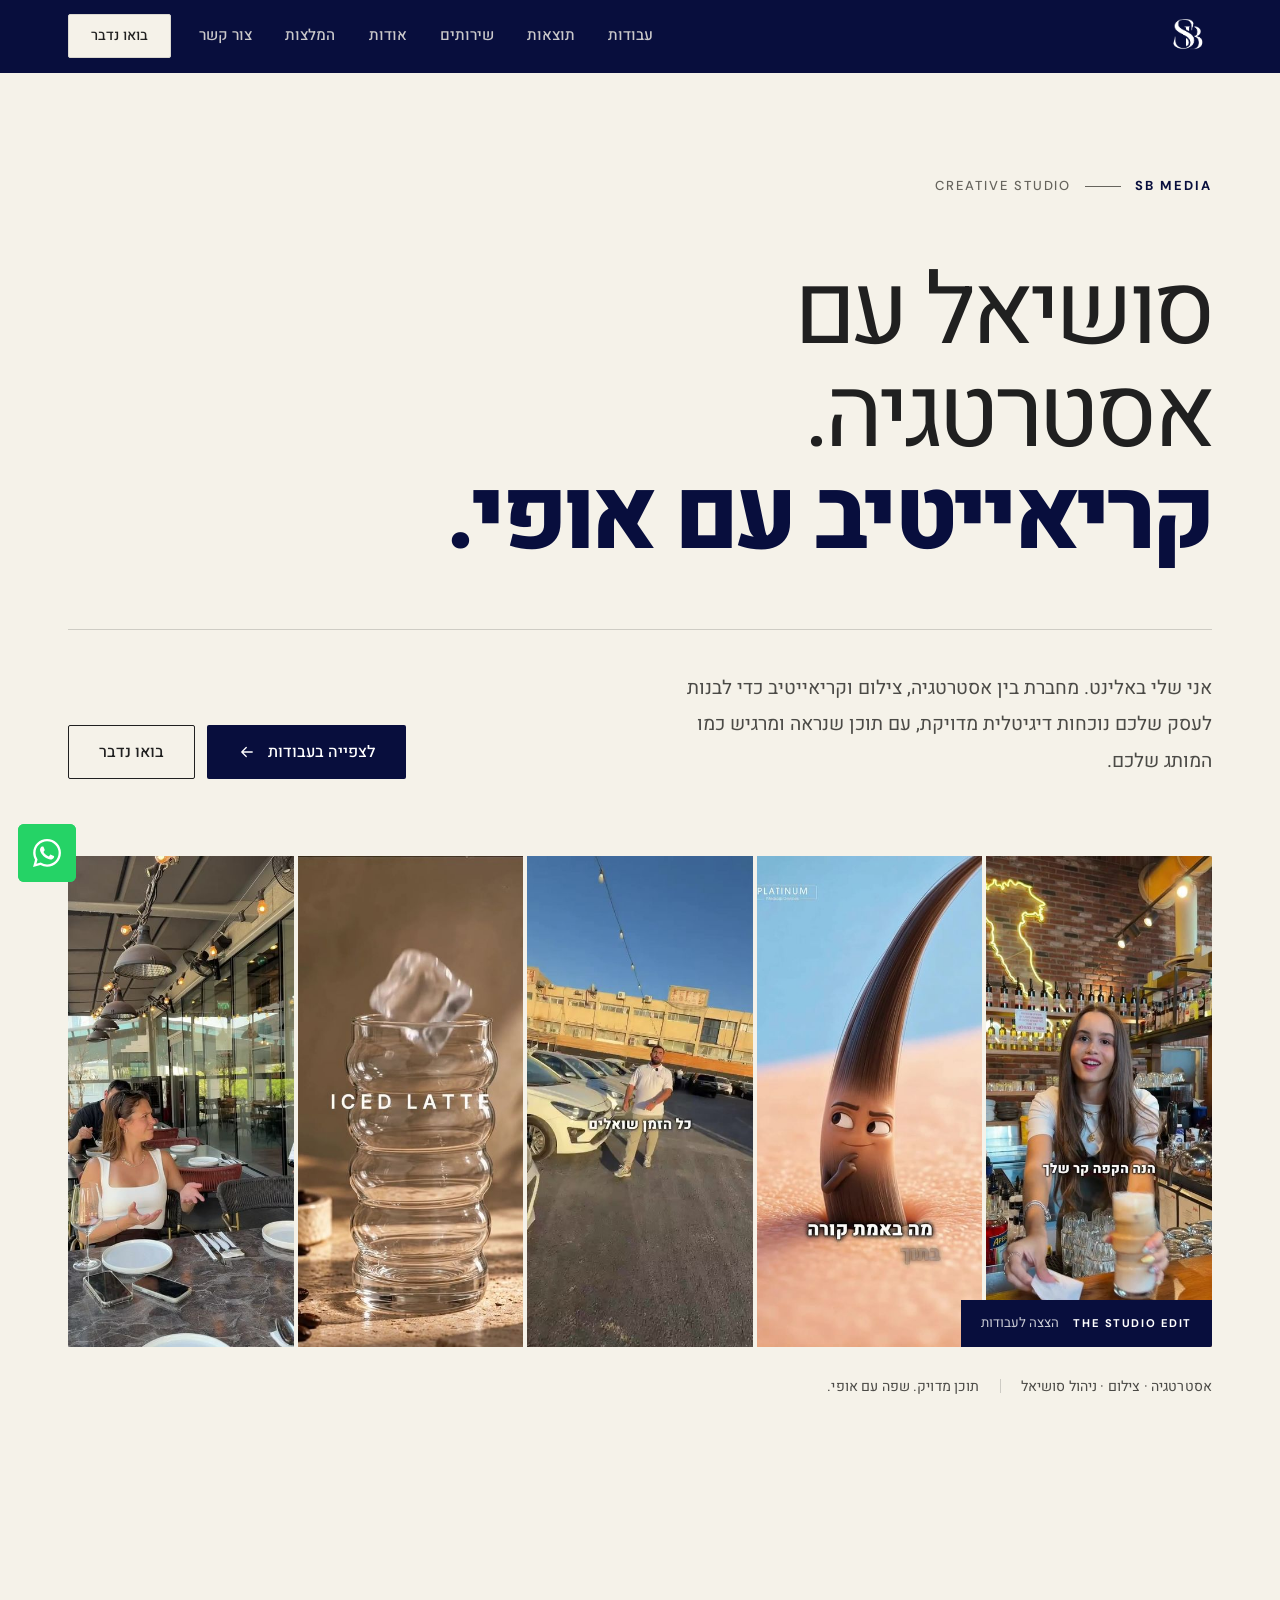
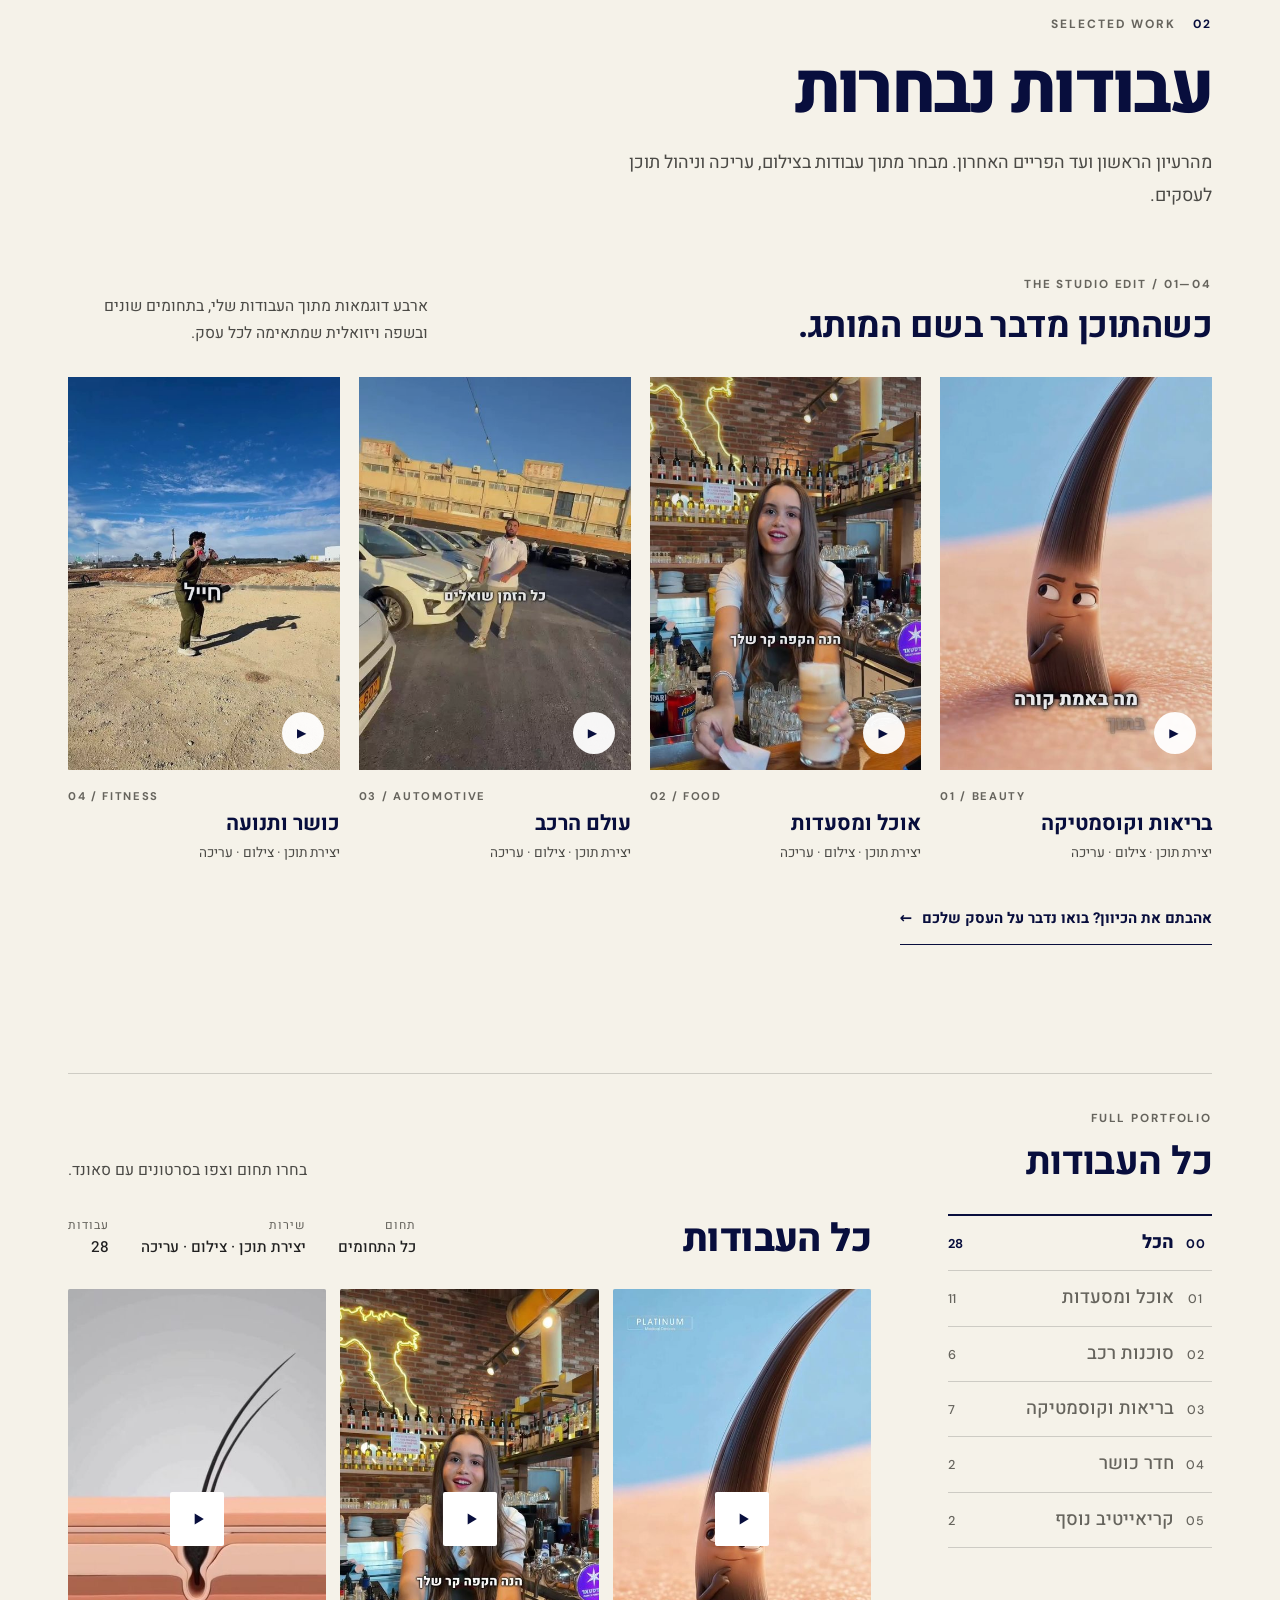
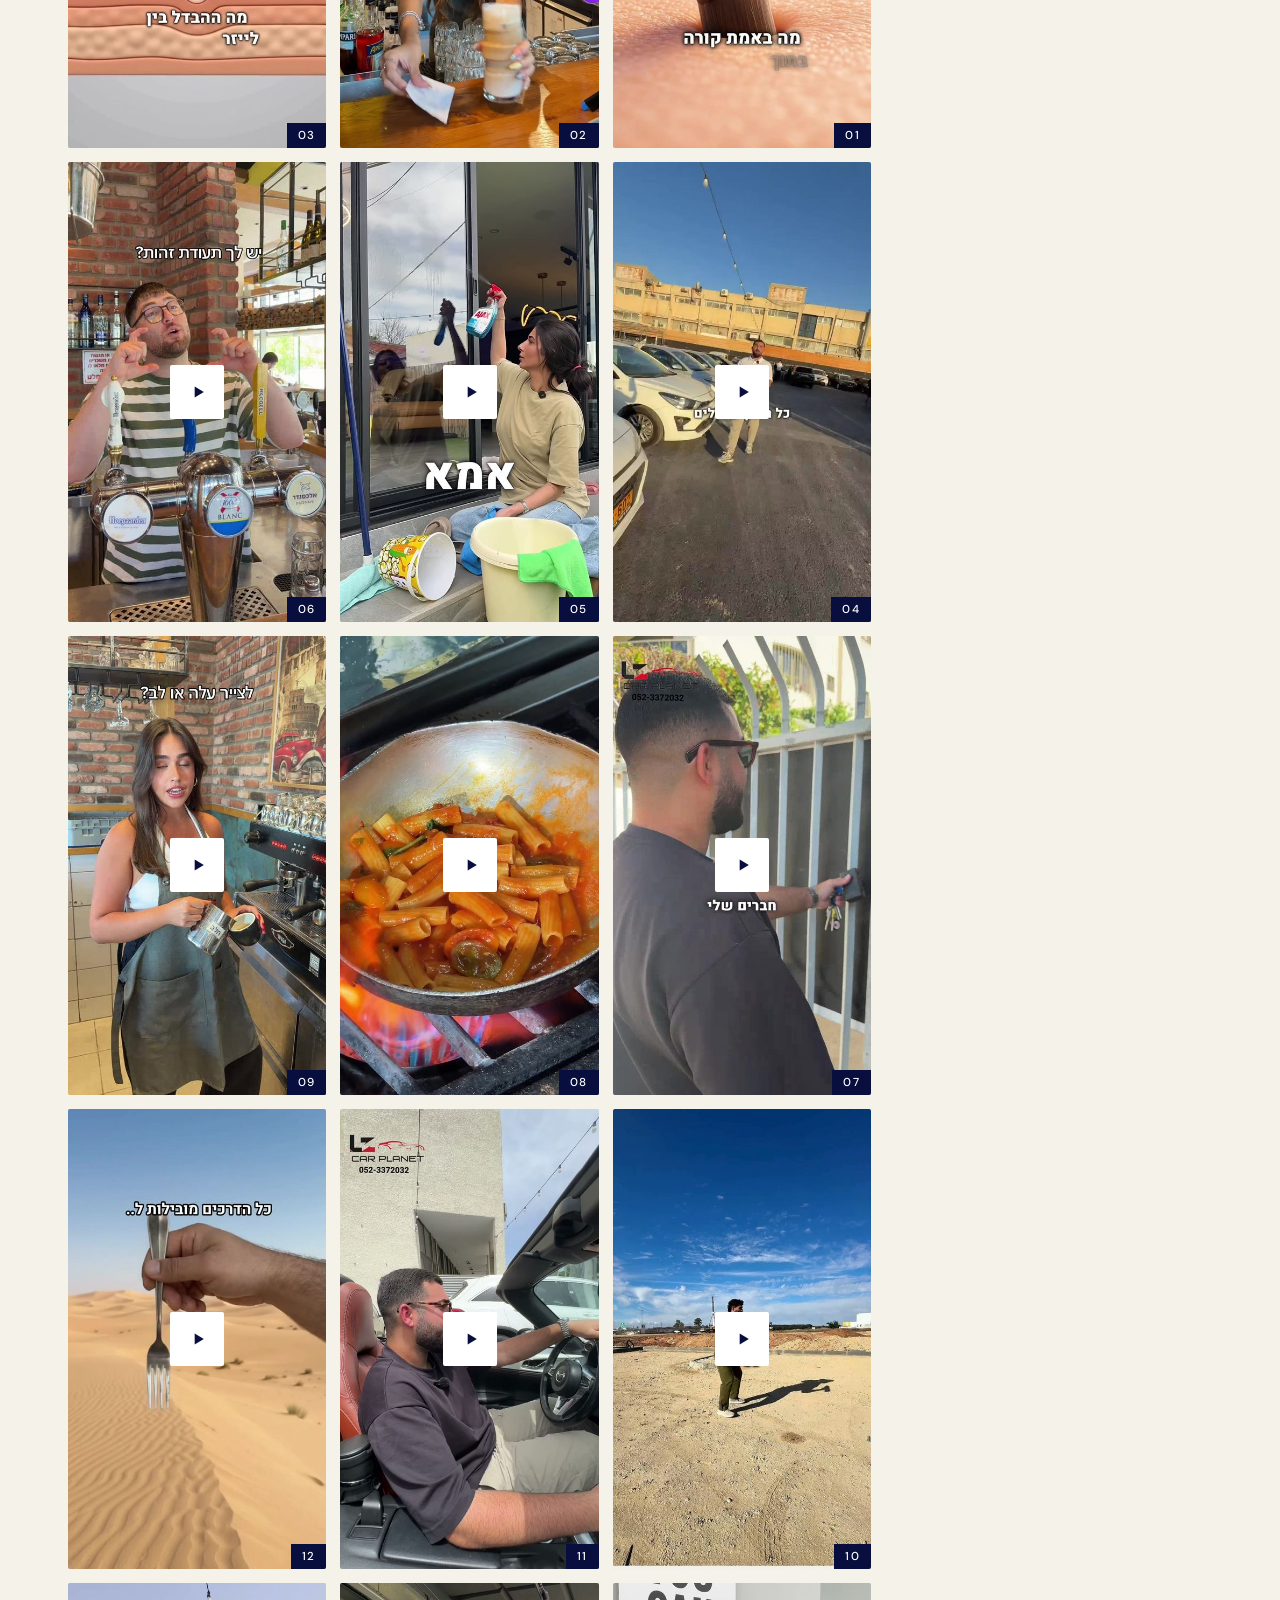
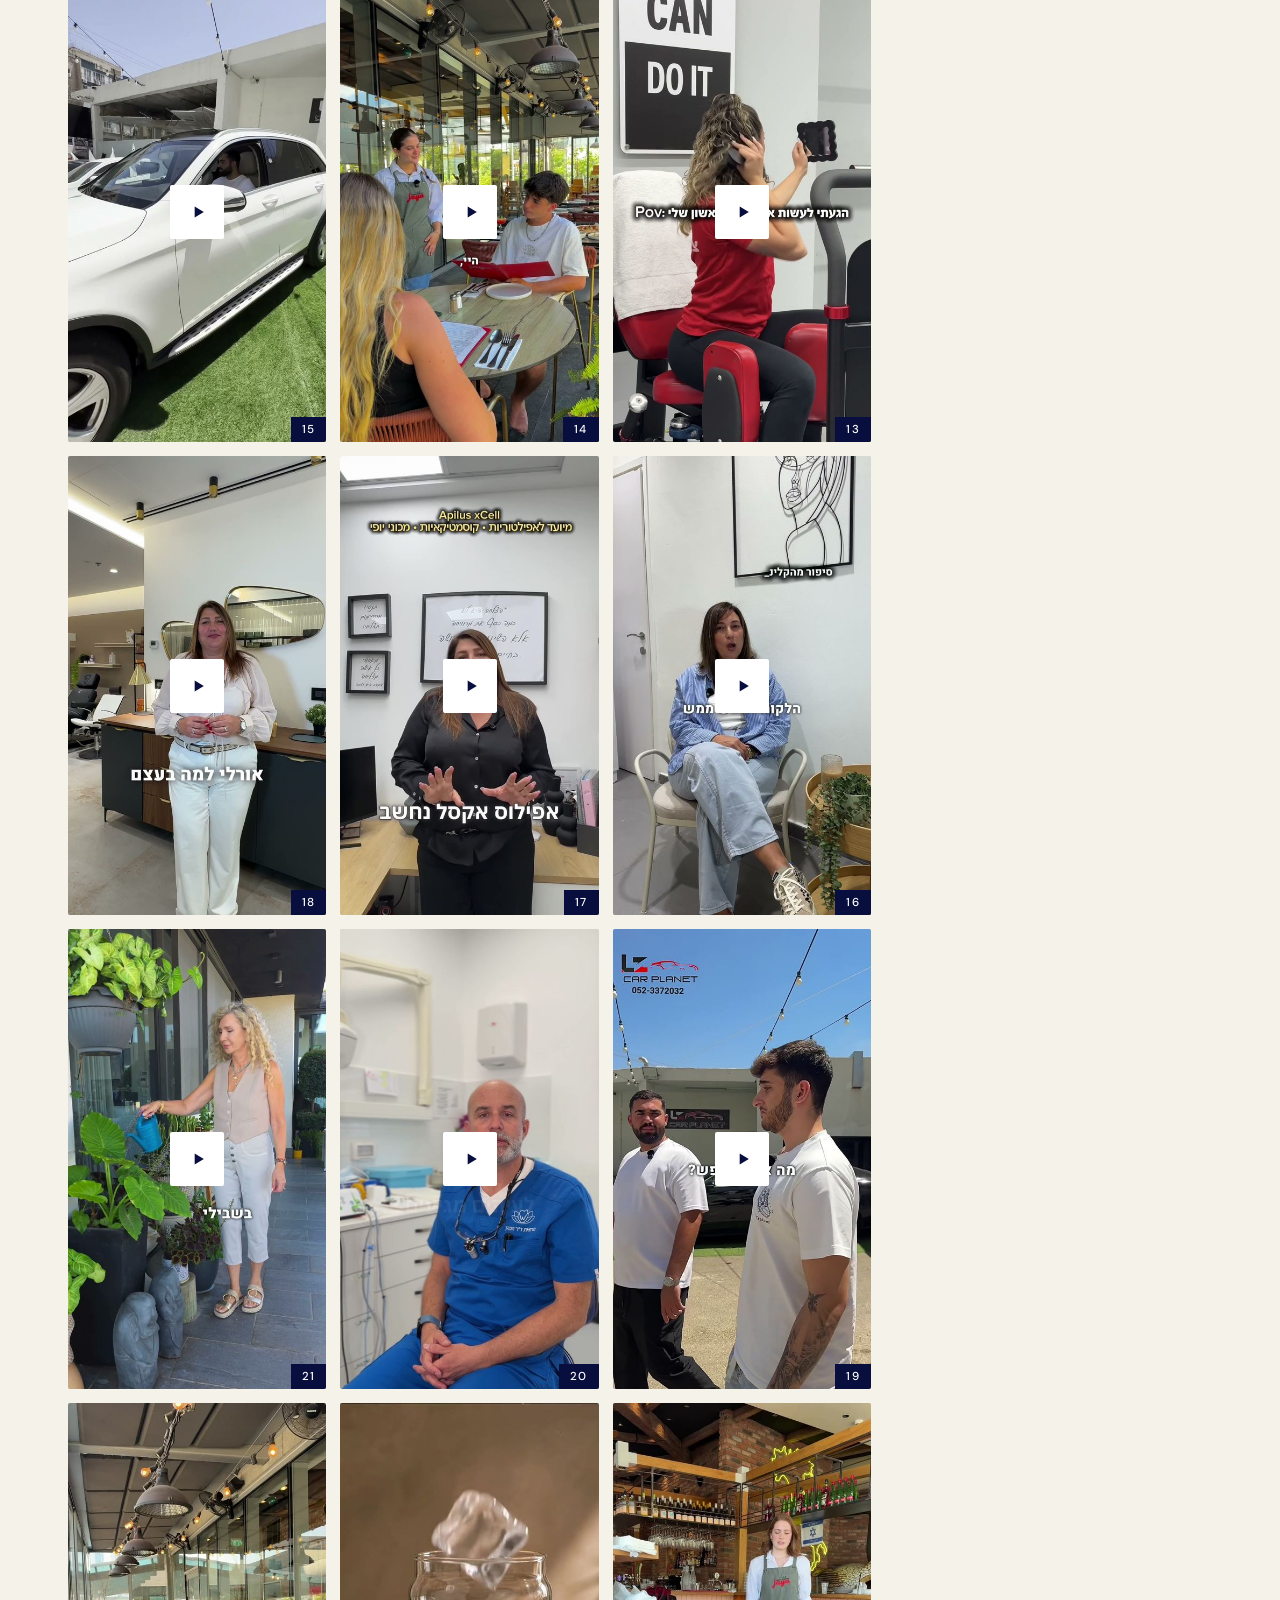
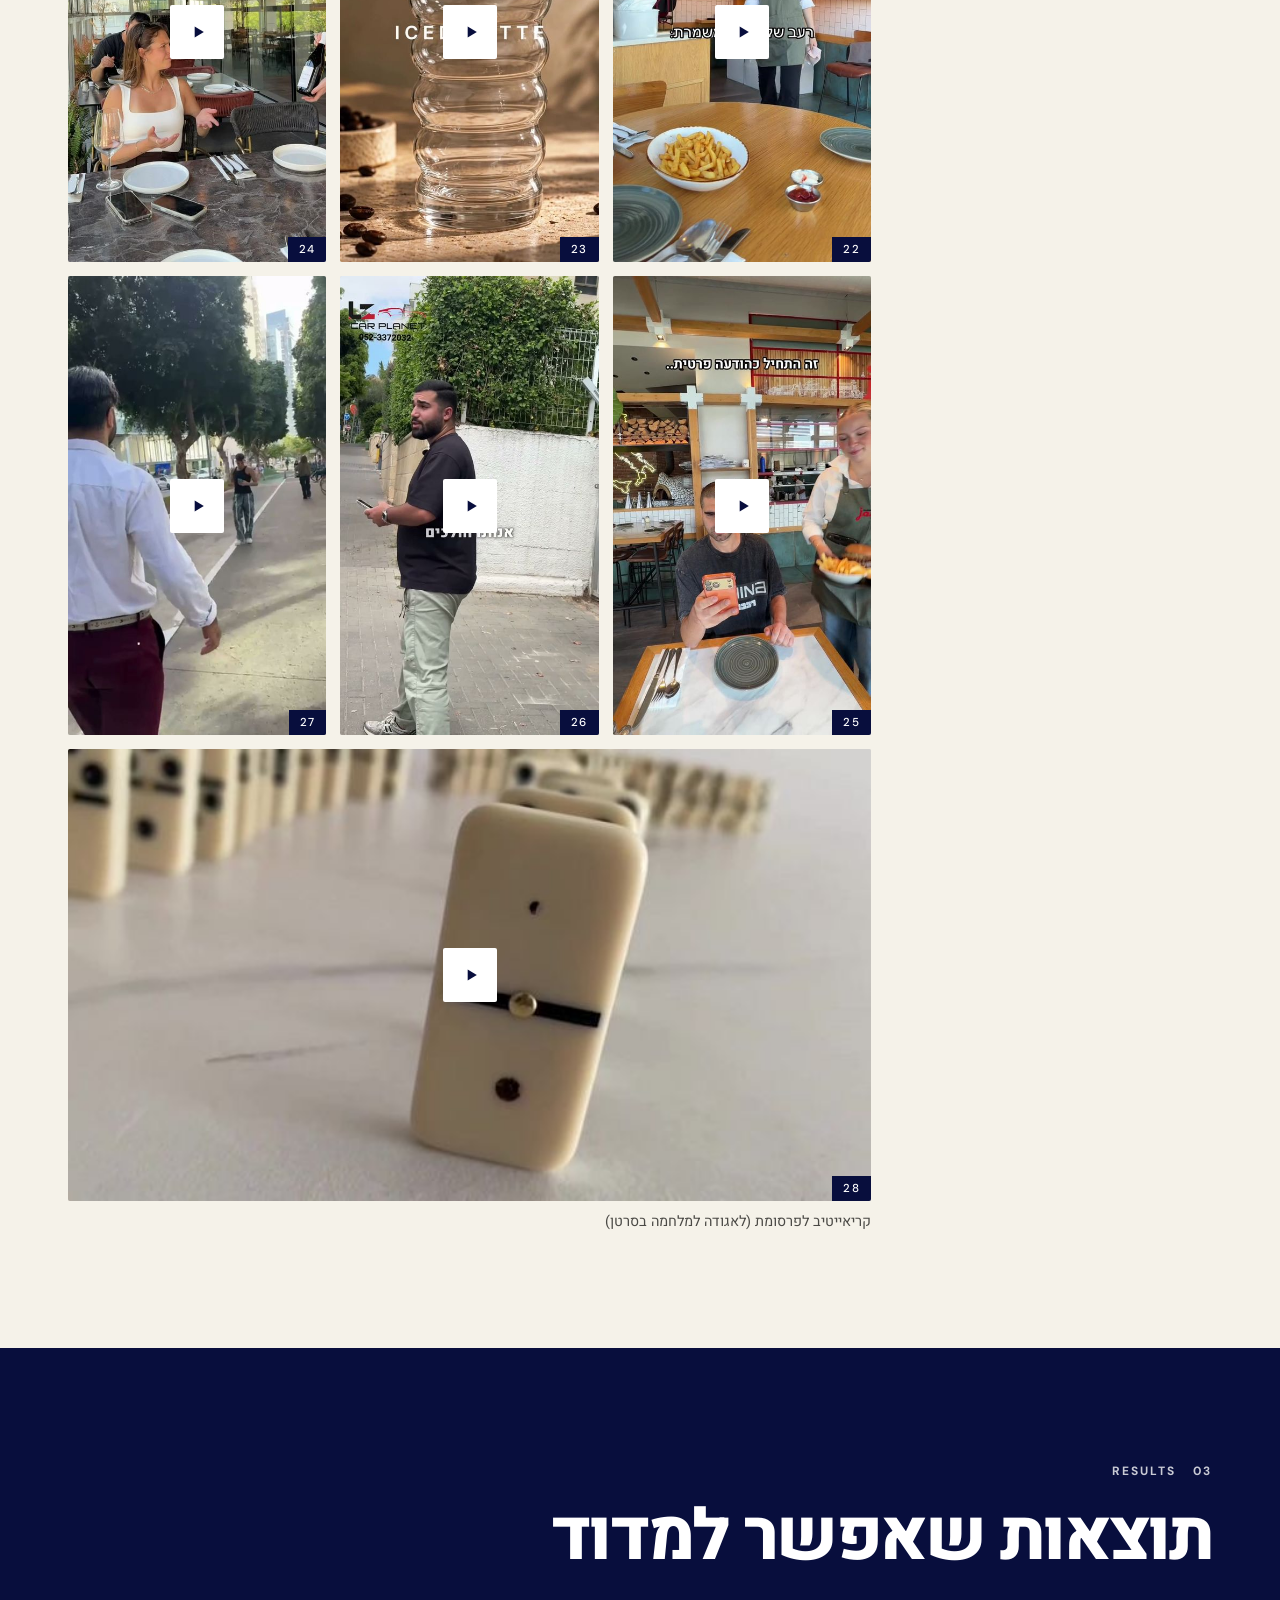
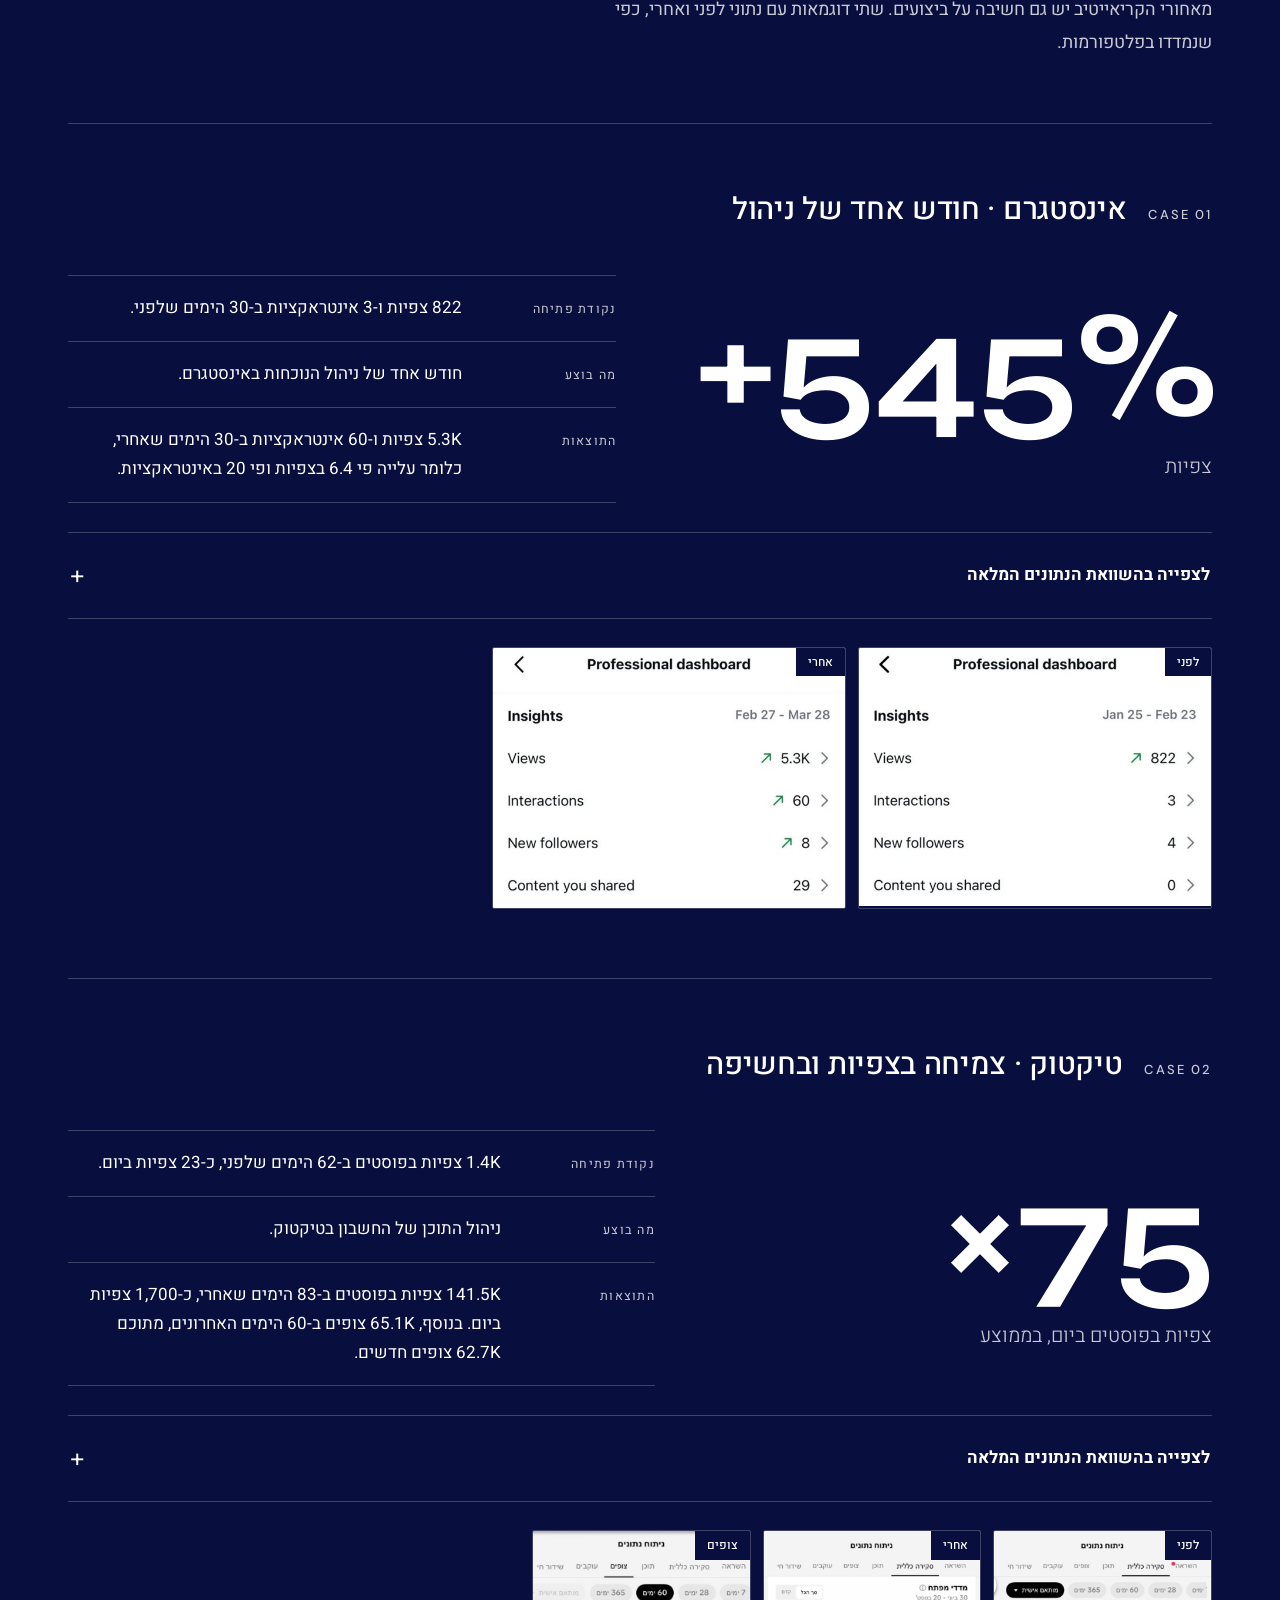
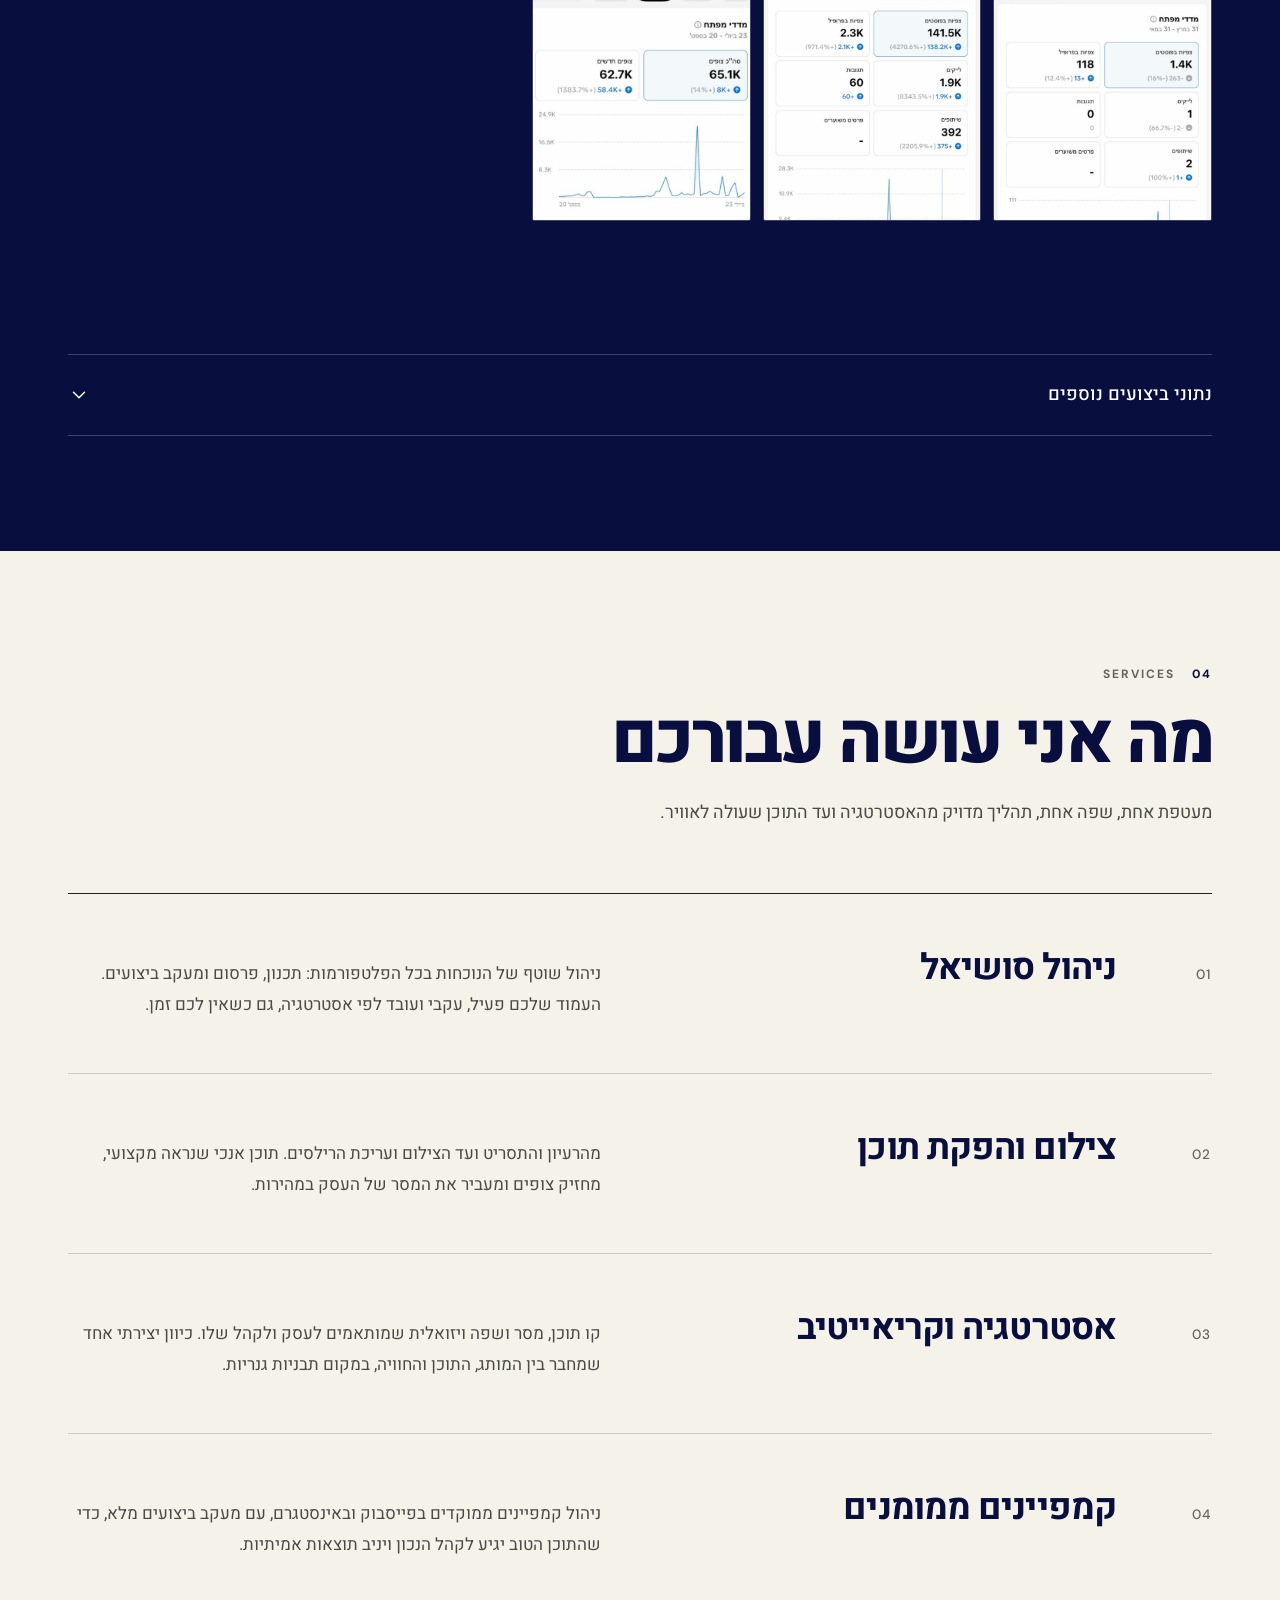
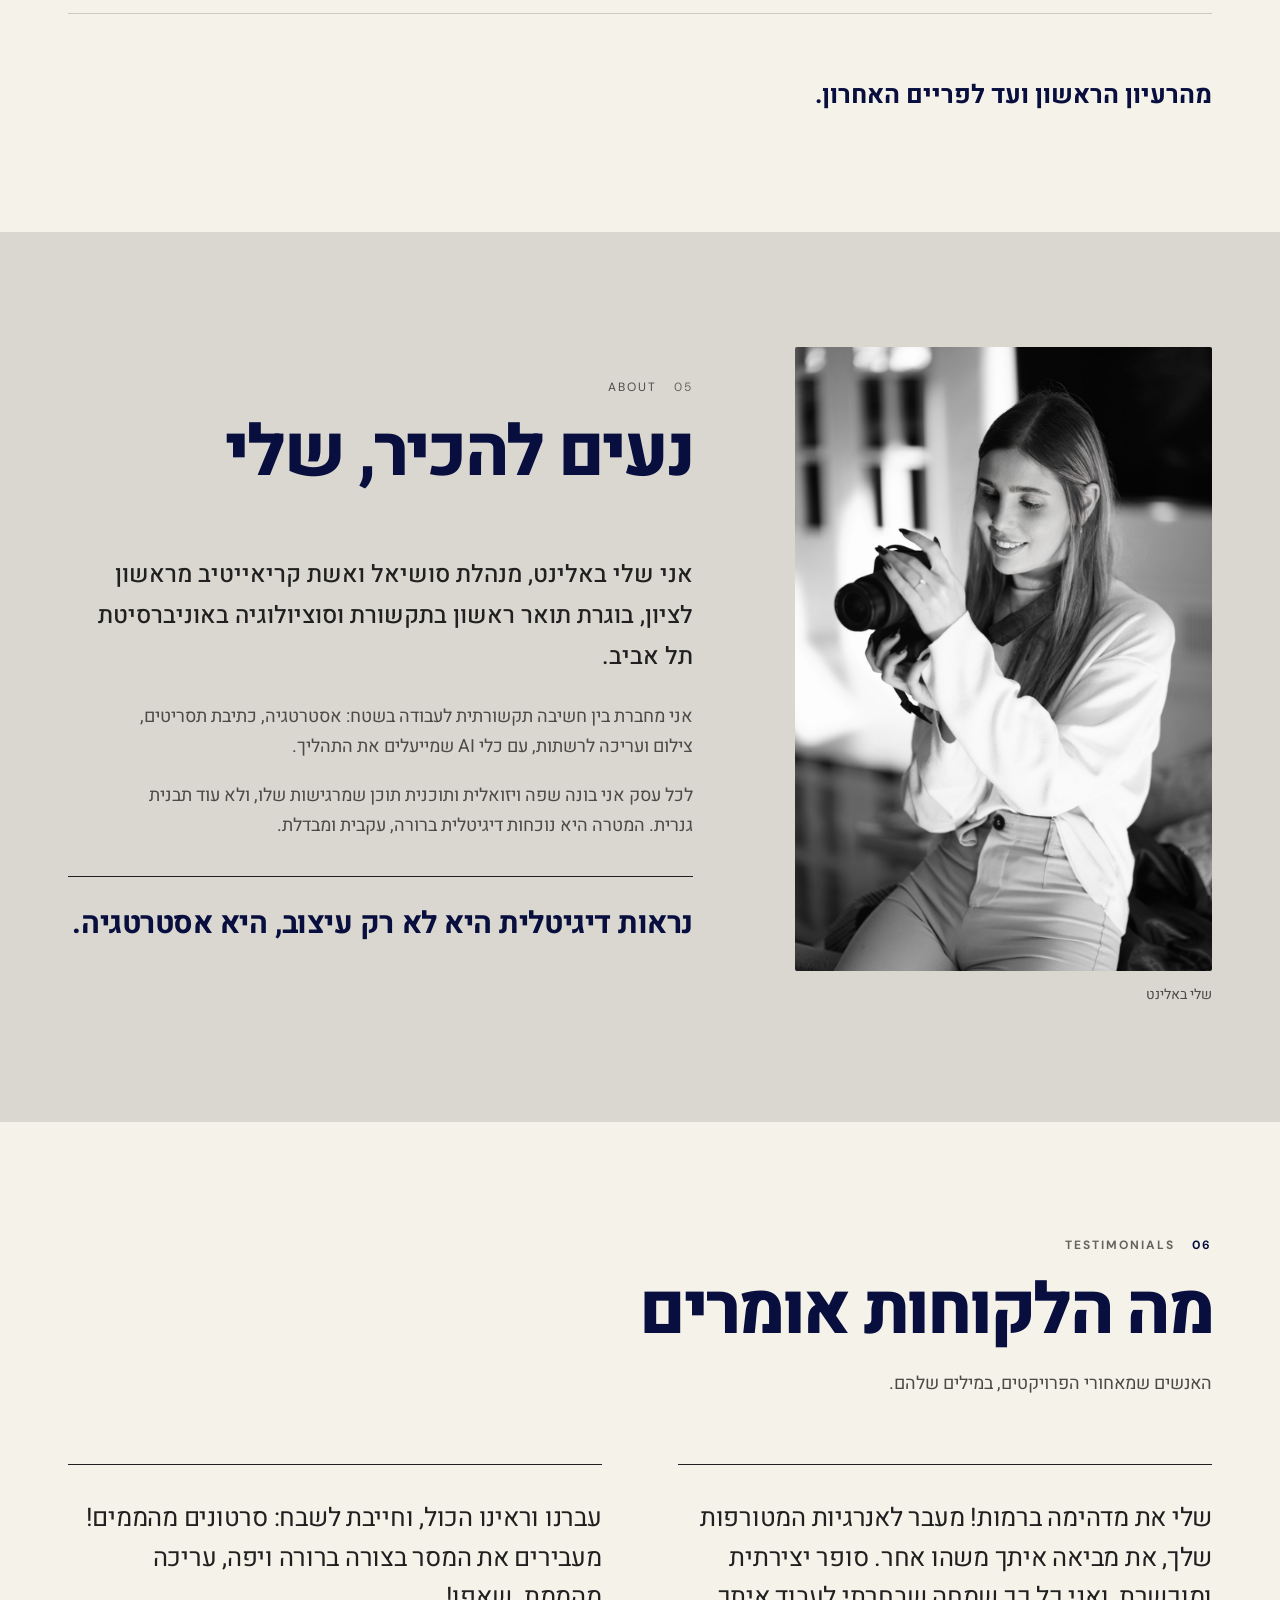
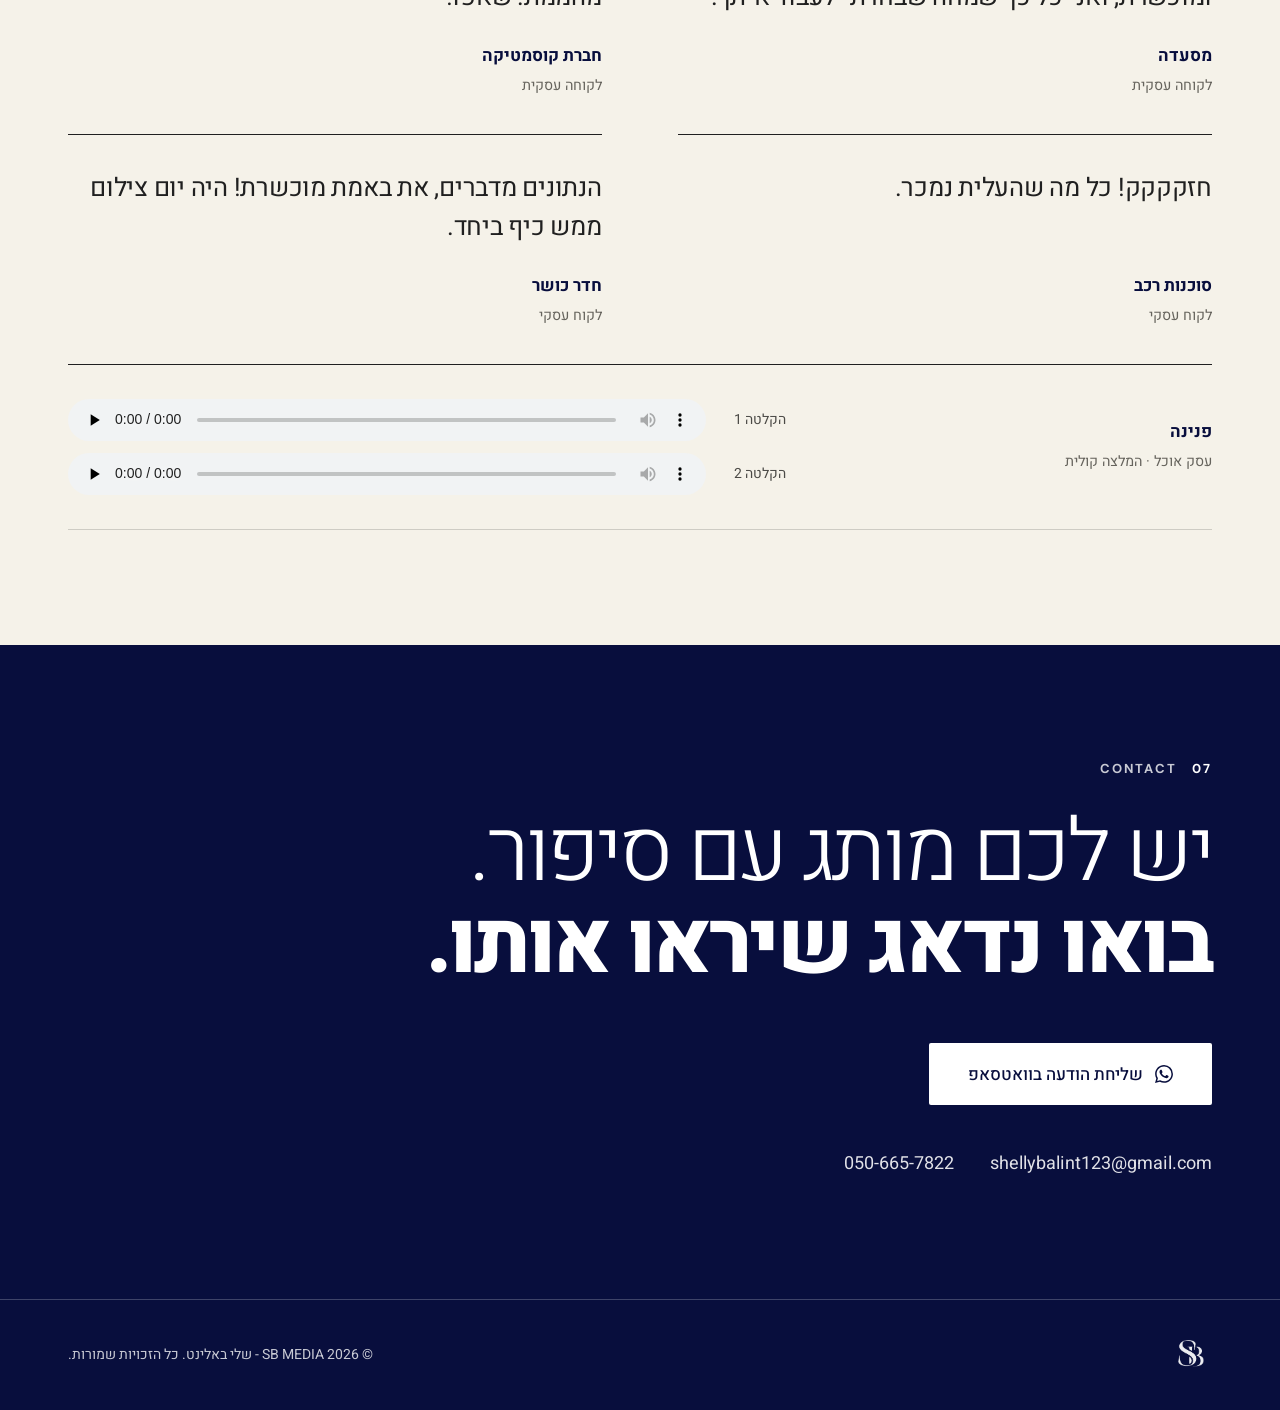
==== index.html @ bbef6a3b "Bust video player script cache after playback fix" ====
<!DOCTYPE html>
<html lang="he" dir="rtl">
<head>
<meta charset="UTF-8">
<meta name="viewport" content="width=device-width, initial-scale=1, viewport-fit=cover">
<title>שלי באלינט | ניהול סושיאל, צילום וקריאייטיב | SB MEDIA</title>
<meta name="description" content="SB MEDIA, הסטודיו של שלי באלינט. ניהול סושיאל, אסטרטגיה, צילום ויצירת תוכן למותגים ועסקים שרוצים נוכחות מדויקת וקריאייטיב עם אופי.">
<meta name="theme-color" content="#080E3D">
<link rel="canonical" href="https://shellybalint123-cmd.github.io/">
<link rel="icon" href="favicon.ico" sizes="any">
<link rel="icon" type="image/png" sizes="32x32" href="favicon-32.png">
<link rel="icon" type="image/png" sizes="192x192" href="icon-192.png">
<link rel="apple-touch-icon" href="apple-touch-icon.png">
<meta property="og:type" content="website">
<meta property="og:locale" content="he_IL">
<meta property="og:site_name" content="SB MEDIA">
<meta property="og:title" content="SB MEDIA | שלי באלינט · סטודיו סושיאל וקריאייטיב">
<meta property="og:description" content="אסטרטגיה, צילום, קריאייטיב וניהול סושיאל, עם תוכן שלא רק נראה טוב, אלא עובד בשביל העסק. תיק עבודות של שלי באלינט.">
<meta property="og:url" content="https://shellybalint123-cmd.github.io/">
<meta property="og:image" content="https://shellybalint123-cmd.github.io/assets/og-image.jpg">
<meta property="og:image:secure_url" content="https://shellybalint123-cmd.github.io/assets/og-image.jpg">
<meta property="og:image:type" content="image/jpeg">
<meta property="og:image:width" content="1200">
<meta property="og:image:height" content="630">
<meta property="og:image:alt" content="SB MEDIA - Social Media &amp; Creative Studio">
<meta name="twitter:card" content="summary_large_image">
<meta name="twitter:title" content="SB MEDIA | שלי באלינט · סטודיו סושיאל וקריאייטיב">
<meta name="twitter:description" content="אסטרטגיה, צילום, קריאייטיב וניהול סושיאל, עם תוכן שלא רק נראה טוב, אלא עובד בשביל העסק.">
<meta name="twitter:image" content="https://shellybalint123-cmd.github.io/assets/og-image.jpg">
<link rel="preload" href="assets/fonts/heebo-400-hebrew.woff2" as="font" type="font/woff2" crossorigin>
<link rel="preload" href="assets/fonts/heebo-800-hebrew.woff2" as="font" type="font/woff2" crossorigin>
<link rel="preload" href="assets/fonts/syne-700-latin.woff2" as="font" type="font/woff2" crossorigin>
<link rel="stylesheet" href="styles.css?v=20261101-studio">
<script>document.documentElement.classList.add('js');</script>
</head>
<body>
<a class="skip" href="#main">דלגו לתוכן</a>

<header class="site-header" id="header">
  <div class="header-bar container">
    <a href="#top" class="logo" aria-label="SB MEDIA - לראש העמוד"><img src="assets/logo-mark-white.png" alt="SB MEDIA" width="500" height="500" class="logo-img"></a>
    <nav class="main-nav" id="main-nav" aria-label="ניווט ראשי">
      <a href="#work">עבודות</a>
      <a href="#results">תוצאות</a>
      <a href="#services">שירותים</a>
      <a href="#about">אודות</a>
      <a href="#testimonials">המלצות</a>
      <a href="#contact">צור קשר</a>
    </nav>
    <a href="https://wa.me/972506657822?text=%D7%94%D7%99%D7%99%2C%20%D7%94%D7%92%D7%A2%D7%AA%D7%99%20%D7%9E%D7%94%D7%90%D7%AA%D7%A8%20%D7%95%D7%90%D7%A9%D7%9E%D7%97%20%D7%9C%D7%A7%D7%91%D7%9C%20%D7%A4%D7%A8%D7%98%D7%99%D7%9D%20%D7%A0%D7%95%D7%A1%D7%A4%D7%99%D7%9D" target="_blank" rel="noopener" class="header-cta">בואו נדבר</a>
    <button class="nav-toggle" type="button" aria-label="פתיחת תפריט" aria-expanded="false" aria-controls="main-nav"><span></span><span></span></button>
  </div>
</header>

<main id="main">

  <!-- 01 HERO -->
  <section id="top" class="hero">
    <div class="container">
      <p class="hero-kicker"><span>SB MEDIA</span><i aria-hidden="true"></i><span>CREATIVE STUDIO</span></p>
      <h1 class="hero-title"><span class="t-light">סושיאל עם אסטרטגיה.</span> <strong>קריאייטיב עם אופי.</strong></h1>
      <div class="hero-row">
      <p class="hero-sub">אני שלי באלינט. מחברת בין אסטרטגיה, צילום וקריאייטיב כדי לבנות לעסק שלכם נוכחות דיגיטלית מדויקת, עם תוכן שנראה ומרגיש כמו המותג שלכם.</p>
      <div class="hero-cta">
        <a href="#work" class="btn btn-light">לצפייה בעבודות<svg viewBox="0 0 24 24" aria-hidden="true"><path d="M19 12H5M11 6l-6 6 6 6" fill="none" stroke="currentColor" stroke-width="1.7" stroke-linecap="round" stroke-linejoin="round"/></svg></a>
        <a href="https://wa.me/972506657822?text=%D7%94%D7%99%D7%99%2C%20%D7%94%D7%92%D7%A2%D7%AA%D7%99%20%D7%9E%D7%94%D7%90%D7%AA%D7%A8%20%D7%95%D7%90%D7%A9%D7%9E%D7%97%20%D7%9C%D7%A7%D7%91%D7%9C%20%D7%A4%D7%A8%D7%98%D7%99%D7%9D%20%D7%A0%D7%95%D7%A1%D7%A4%D7%99%D7%9D" target="_blank" rel="noopener" class="btn btn-line">בואו נדבר</a>
      </div>
      </div>
    </div>

    <!-- Showreel: put the video path in data-src (e.g. public/videos/showreel.mp4) and it becomes a player. -->
    <div class="container">
      <div class="showreel" id="showreel" data-src="" data-poster="public/videos/thumbs/portfolio-new-11.jpg">
        <a class="showreel-strip" href="#work" aria-label="לצפייה בעבודות"><img src="public/videos/thumbs/portfolio-new-11.jpg" width="480" height="853" alt="" decoding="async"><img src="public/videos/thumbs/portfolio-new-10.jpg" width="480" height="853" alt="" decoding="async"><img src="public/videos/thumbs/portfolio-new-13.jpg" width="480" height="853" alt="" decoding="async"><img src="public/videos/thumbs/portfolio-new-14.jpg" width="480" height="853" alt="" decoding="async" loading="lazy"><img src="public/videos/thumbs/portfolio-new-16.jpg" width="480" height="853" alt="" decoding="async" loading="lazy"></a>
        <p class="showreel-tag"><b>THE STUDIO EDIT</b><span>הצצה לעבודות</span></p>
      </div>
      <p class="hero-meta"><span>אסטרטגיה · צילום · ניהול סושיאל</span><i aria-hidden="true"></i><span>תוכן מדויק. שפה עם אופי.</span></p>
    </div>
  </section>

  <!-- 02 SELECTED WORK -->
  <section id="work" class="section work">
    <div class="container">
      <header class="sec-head rv">
        <p class="sec-idx"><span>02</span> Selected Work</p>
        <h2>עבודות נבחרות</h2>
        <p class="sec-lead">מהרעיון הראשון ועד הפריים האחרון. מבחר מתוך עבודות בצילום, עריכה וניהול תוכן לעסקים.</p>
      </header>


      <div class="featured-work rv" aria-label="פרויקטים בולטים">
        <div class="featured-intro">
          <div>
            <p class="feature-kicker">THE STUDIO EDIT / 01—04</p>
            <h3>כשהתוכן מדבר בשם המותג.</h3>
          </div>
          <p>ארבע דוגמאות מתוך העבודות שלי, בתחומים שונים ובשפה ויזואלית שמתאימה לכל עסק.</p>
        </div>
        <div class="featured-grid">
          <button class="featured-card__play" type="button" data-title="בריאות וקוסמטיקה" data-video="public/videos/portfolio-new-10.mp4" data-thumb="public/videos/thumbs/portfolio-new-10.jpg" data-ratio="9 / 16" aria-label="לצפייה בסרטון נבחר מתחום הבריאות והקוסמטיקה">
            <span class="featured-card__media"><img src="public/videos/thumbs/portfolio-new-10.jpg" width="480" height="853" loading="lazy" decoding="async" alt=""><span class="featured-card__icon" aria-hidden="true">▶</span></span>
            <span class="featured-card__info"><span class="featured-card__category">01 / BEAUTY</span><strong>בריאות וקוסמטיקה</strong><span class="featured-card__service">יצירת תוכן · צילום · עריכה</span></span>
          </button>
          <button class="featured-card__play" type="button" data-title="אוכל ומסעדות" data-video="public/videos/portfolio-new-11.mp4" data-thumb="public/videos/thumbs/portfolio-new-11.jpg" data-ratio="9 / 16" aria-label="לצפייה בסרטון נבחר מתחום האוכל והמסעדות">
            <span class="featured-card__media"><img src="public/videos/thumbs/portfolio-new-11.jpg" width="480" height="853" loading="lazy" decoding="async" alt=""><span class="featured-card__icon" aria-hidden="true">▶</span></span>
            <span class="featured-card__info"><span class="featured-card__category">02 / FOOD</span><strong>אוכל ומסעדות</strong><span class="featured-card__service">יצירת תוכן · צילום · עריכה</span></span>
          </button>
          <button class="featured-card__play" type="button" data-title="סוכנות רכב" data-video="public/videos/portfolio-new-13.mp4" data-thumb="public/videos/thumbs/portfolio-new-13.jpg" data-ratio="9 / 16" aria-label="לצפייה בסרטון נבחר מתחום הרכב">
            <span class="featured-card__media"><img src="public/videos/thumbs/portfolio-new-13.jpg" width="480" height="853" loading="lazy" decoding="async" alt=""><span class="featured-card__icon" aria-hidden="true">▶</span></span>
            <span class="featured-card__info"><span class="featured-card__category">03 / AUTOMOTIVE</span><strong>עולם הרכב</strong><span class="featured-card__service">יצירת תוכן · צילום · עריכה</span></span>
          </button>
          <button class="featured-card__play" type="button" data-title="כושר ולייף סטייל" data-video="public/videos/light/portfolio-02.mp4" data-thumb="public/videos/thumbs/portfolio-02.jpg" data-ratio="9 / 16" aria-label="לצפייה בסרטון נבחר מתחום הכושר">
            <span class="featured-card__media"><img src="public/videos/thumbs/portfolio-02.jpg" width="480" height="853" loading="lazy" decoding="async" alt=""><span class="featured-card__icon" aria-hidden="true">▶</span></span>
            <span class="featured-card__info"><span class="featured-card__category">04 / FITNESS</span><strong>כושר ותנועה</strong><span class="featured-card__service">יצירת תוכן · צילום · עריכה</span></span>
          </button>
        </div>
        <a class="featured-contact" href="#contact">אהבתם את הכיוון? בואו נדבר על העסק שלכם <span aria-hidden="true">←</span></a>
      </div>
      <div class="gallery-intro" id="work-gallery">
        <div><p class="feature-kicker">FULL PORTFOLIO</p><h3>כל העבודות</h3></div>
        <p>בחרו תחום וצפו בסרטונים עם סאונד.</p>
      </div>

      <div class="work-layout">
        <div class="work-tabs" role="tablist" aria-label="פרויקטים" aria-orientation="vertical" data-tabs>
      <button class="tab" role="tab" id="tab-all" aria-controls="panel-all" aria-selected="true" tabindex="0" type="button">
        <span class="tab-num" aria-hidden="true">00</span>
        <span class="tab-name">הכל</span>
        <span class="tab-count">28</span>
      </button>
      <button class="tab" role="tab" id="tab-food" aria-controls="panel-food" aria-selected="false" tabindex="-1" type="button">
        <span class="tab-num" aria-hidden="true">01</span>
        <span class="tab-name">אוכל ומסעדות</span>
        <span class="tab-count">11</span>
      </button>
      <button class="tab" role="tab" id="tab-cars" aria-controls="panel-cars" aria-selected="false" tabindex="-1" type="button">
        <span class="tab-num" aria-hidden="true">02</span>
        <span class="tab-name">סוכנות רכב</span>
        <span class="tab-count">6</span>
      </button>
      <button class="tab" role="tab" id="tab-health" aria-controls="panel-health" aria-selected="false" tabindex="-1" type="button">
        <span class="tab-num" aria-hidden="true">03</span>
        <span class="tab-name">בריאות וקוסמטיקה</span>
        <span class="tab-count">7</span>
      </button>
      <button class="tab" role="tab" id="tab-fitness" aria-controls="panel-fitness" aria-selected="false" tabindex="-1" type="button">
        <span class="tab-num" aria-hidden="true">04</span>
        <span class="tab-name">חדר כושר</span>
        <span class="tab-count">2</span>
      </button>
      <button class="tab" role="tab" id="tab-creative" aria-controls="panel-creative" aria-selected="false" tabindex="-1" type="button">
        <span class="tab-num" aria-hidden="true">05</span>
        <span class="tab-name">קריאייטיב נוסף</span>
        <span class="tab-count">2</span>
      </button>
        </div>
        <div class="work-panels">
      <div class="project" role="tabpanel" id="panel-all" aria-labelledby="tab-all" tabindex="0" data-panel>
        <header class="project-head">
          <h3>כל העבודות</h3>
          <dl class="project-meta">
            <div><dt>תחום</dt><dd>כל התחומים</dd></div>
            <div><dt>שירות</dt><dd>יצירת תוכן · צילום · עריכה</dd></div>
            <div><dt>עבודות</dt><dd>28</dd></div>
          </dl>
        </header>
        <ul class="vgrid vgrid-all">
          <li class="vitem" data-item>
            <button class="vcard" type="button" data-video="public/videos/portfolio-new-10.mp4" data-thumb="public/videos/thumbs/portfolio-new-10.jpg" data-ratio="9 / 16" aria-label="סרטון 01 מתוך 28, כל העבודות - הפעלה">
              <img src="public/videos/thumbs/portfolio-new-10.jpg" width="480" height="853" loading="lazy" decoding="async" alt="">
              <span class="vplay" aria-hidden="true"><svg viewBox="0 0 24 24"><path d="M8 5.5v13l11-6.5z"/></svg></span>
              <span class="vnum" aria-hidden="true">01</span>
            </button>
          </li>
          <li class="vitem" data-item>
            <button class="vcard" type="button" data-video="public/videos/portfolio-new-11.mp4" data-thumb="public/videos/thumbs/portfolio-new-11.jpg" data-ratio="9 / 16" aria-label="סרטון 02 מתוך 28, כל העבודות - הפעלה">
              <img src="public/videos/thumbs/portfolio-new-11.jpg" width="480" height="853" loading="lazy" decoding="async" alt="">
              <span class="vplay" aria-hidden="true"><svg viewBox="0 0 24 24"><path d="M8 5.5v13l11-6.5z"/></svg></span>
              <span class="vnum" aria-hidden="true">02</span>
            </button>
          </li>
          <li class="vitem" data-item>
            <button class="vcard" type="button" data-video="public/videos/portfolio-new-12.mp4" data-thumb="public/videos/thumbs/portfolio-new-12.jpg" data-ratio="9 / 16" aria-label="סרטון 03 מתוך 28, כל העבודות - הפעלה">
              <img src="public/videos/thumbs/portfolio-new-12.jpg" width="480" height="853" loading="lazy" decoding="async" alt="">
              <span class="vplay" aria-hidden="true"><svg viewBox="0 0 24 24"><path d="M8 5.5v13l11-6.5z"/></svg></span>
              <span class="vnum" aria-hidden="true">03</span>
            </button>
          </li>
          <li class="vitem" data-item>
            <button class="vcard" type="button" data-video="public/videos/portfolio-new-13.mp4" data-thumb="public/videos/thumbs/portfolio-new-13.jpg" data-ratio="9 / 16" aria-label="סרטון 04 מתוך 28, כל העבודות - הפעלה">
              <img src="public/videos/thumbs/portfolio-new-13.jpg" width="480" height="853" loading="lazy" decoding="async" alt="">
              <span class="vplay" aria-hidden="true"><svg viewBox="0 0 24 24"><path d="M8 5.5v13l11-6.5z"/></svg></span>
              <span class="vnum" aria-hidden="true">04</span>
            </button>
          </li>
          <li class="vitem" data-item>
            <button class="vcard" type="button" data-video="public/videos/light/portfolio-01.mp4" data-thumb="public/videos/thumbs/portfolio-01.jpg" data-ratio="9 / 16" aria-label="סרטון 05 מתוך 28, כל העבודות - הפעלה">
              <img src="public/videos/thumbs/portfolio-01.jpg" width="480" height="853" loading="lazy" decoding="async" alt="">
              <span class="vplay" aria-hidden="true"><svg viewBox="0 0 24 24"><path d="M8 5.5v13l11-6.5z"/></svg></span>
              <span class="vnum" aria-hidden="true">05</span>
            </button>
          </li>
          <li class="vitem" data-item>
            <button class="vcard" type="button" data-video="public/videos/portfolio-new-07.mp4" data-thumb="public/videos/thumbs/portfolio-new-07.jpg" data-ratio="9 / 16" aria-label="סרטון 06 מתוך 28, כל העבודות - הפעלה">
              <img src="public/videos/thumbs/portfolio-new-07.jpg" width="480" height="853" loading="lazy" decoding="async" alt="">
              <span class="vplay" aria-hidden="true"><svg viewBox="0 0 24 24"><path d="M8 5.5v13l11-6.5z"/></svg></span>
              <span class="vnum" aria-hidden="true">06</span>
            </button>
          </li>
          <li class="vitem" data-item>
            <button class="vcard" type="button" data-video="public/videos/light/portfolio-new-03.mp4" data-thumb="public/videos/thumbs/portfolio-new-03.jpg" data-ratio="9 / 16" aria-label="סרטון 07 מתוך 28, כל העבודות - הפעלה">
              <img src="public/videos/thumbs/portfolio-new-03.jpg" width="480" height="853" loading="lazy" decoding="async" alt="">
              <span class="vplay" aria-hidden="true"><svg viewBox="0 0 24 24"><path d="M8 5.5v13l11-6.5z"/></svg></span>
              <span class="vnum" aria-hidden="true">07</span>
            </button>
          </li>
          <li class="vitem" data-item>
            <button class="vcard" type="button" data-video="public/videos/portfolio-new-17.mp4" data-thumb="public/videos/thumbs/portfolio-new-17.jpg" data-ratio="9 / 16" aria-label="סרטון 08 מתוך 28, כל העבודות - הפעלה">
              <img src="public/videos/thumbs/portfolio-new-17.jpg" width="480" height="853" loading="lazy" decoding="async" alt="">
              <span class="vplay" aria-hidden="true"><svg viewBox="0 0 24 24"><path d="M8 5.5v13l11-6.5z"/></svg></span>
              <span class="vnum" aria-hidden="true">08</span>
            </button>
          </li>
          <li class="vitem" data-item>
            <button class="vcard" type="button" data-video="public/videos/portfolio-new-09.mp4" data-thumb="public/videos/thumbs/portfolio-new-09.jpg" data-ratio="9 / 16" aria-label="סרטון 09 מתוך 28, כל העבודות - הפעלה">
              <img src="public/videos/thumbs/portfolio-new-09.jpg" width="480" height="853" loading="lazy" decoding="async" alt="">
              <span class="vplay" aria-hidden="true"><svg viewBox="0 0 24 24"><path d="M8 5.5v13l11-6.5z"/></svg></span>
              <span class="vnum" aria-hidden="true">09</span>
            </button>
          </li>
          <li class="vitem" data-item>
            <button class="vcard" type="button" data-video="public/videos/light/portfolio-02.mp4" data-thumb="public/videos/thumbs/portfolio-02.jpg" data-ratio="9 / 16" aria-label="סרטון 10 מתוך 28, כל העבודות - הפעלה">
              <img src="public/videos/thumbs/portfolio-02.jpg" width="480" height="853" loading="lazy" decoding="async" alt="">
              <span class="vplay" aria-hidden="true"><svg viewBox="0 0 24 24"><path d="M8 5.5v13l11-6.5z"/></svg></span>
              <span class="vnum" aria-hidden="true">10</span>
            </button>
          </li>
          <li class="vitem" data-item>
            <button class="vcard" type="button" data-video="public/videos/light/portfolio-03.mp4" data-thumb="public/videos/thumbs/portfolio-03.jpg" data-ratio="9 / 16" aria-label="סרטון 11 מתוך 28, כל העבודות - הפעלה">
              <img src="public/videos/thumbs/portfolio-03.jpg" width="480" height="853" loading="lazy" decoding="async" alt="">
              <span class="vplay" aria-hidden="true"><svg viewBox="0 0 24 24"><path d="M8 5.5v13l11-6.5z"/></svg></span>
              <span class="vnum" aria-hidden="true">11</span>
            </button>
          </li>
          <li class="vitem" data-item>
            <button class="vcard" type="button" data-video="public/videos/portfolio-new-18.mp4" data-thumb="public/videos/thumbs/portfolio-new-18.jpg" data-ratio="9 / 16" aria-label="סרטון 12 מתוך 28, כל העבודות - הפעלה">
              <img src="public/videos/thumbs/portfolio-new-18.jpg" width="480" height="853" loading="lazy" decoding="async" alt="">
              <span class="vplay" aria-hidden="true"><svg viewBox="0 0 24 24"><path d="M8 5.5v13l11-6.5z"/></svg></span>
              <span class="vnum" aria-hidden="true">12</span>
            </button>
          </li>
          <li class="vitem" data-item>
            <button class="vcard" type="button" data-video="public/videos/light/portfolio-04.mp4" data-thumb="public/videos/thumbs/portfolio-04.jpg" data-ratio="9 / 16" aria-label="סרטון 13 מתוך 28, כל העבודות - הפעלה">
              <img src="public/videos/thumbs/portfolio-04.jpg" width="480" height="853" loading="lazy" decoding="async" alt="">
              <span class="vplay" aria-hidden="true"><svg viewBox="0 0 24 24"><path d="M8 5.5v13l11-6.5z"/></svg></span>
              <span class="vnum" aria-hidden="true">13</span>
            </button>
          </li>
          <li class="vitem" data-item>
            <button class="vcard" type="button" data-video="public/videos/light/portfolio-05.mp4" data-thumb="public/videos/thumbs/portfolio-05.jpg" data-ratio="9 / 16" aria-label="סרטון 14 מתוך 28, כל העבודות - הפעלה">
              <img src="public/videos/thumbs/portfolio-05.jpg" width="480" height="853" loading="lazy" decoding="async" alt="">
              <span class="vplay" aria-hidden="true"><svg viewBox="0 0 24 24"><path d="M8 5.5v13l11-6.5z"/></svg></span>
              <span class="vnum" aria-hidden="true">14</span>
            </button>
          </li>
          <li class="vitem" data-item>
            <button class="vcard" type="button" data-video="public/videos/light/portfolio-06.mp4" data-thumb="public/videos/thumbs/portfolio-06.jpg" data-ratio="9 / 16" aria-label="סרטון 15 מתוך 28, כל העבודות - הפעלה">
              <img src="public/videos/thumbs/portfolio-06.jpg" width="480" height="853" loading="lazy" decoding="async" alt="">
              <span class="vplay" aria-hidden="true"><svg viewBox="0 0 24 24"><path d="M8 5.5v13l11-6.5z"/></svg></span>
              <span class="vnum" aria-hidden="true">15</span>
            </button>
          </li>
          <li class="vitem" data-item>
            <button class="vcard" type="button" data-video="public/videos/light/portfolio-07.mp4" data-thumb="public/videos/thumbs/portfolio-07.jpg" data-ratio="9 / 16" aria-label="סרטון 16 מתוך 28, כל העבודות - הפעלה">
              <img src="public/videos/thumbs/portfolio-07.jpg" width="480" height="853" loading="lazy" decoding="async" alt="">
              <span class="vplay" aria-hidden="true"><svg viewBox="0 0 24 24"><path d="M8 5.5v13l11-6.5z"/></svg></span>
              <span class="vnum" aria-hidden="true">16</span>
            </button>
          </li>
          <li class="vitem" data-item>
            <button class="vcard" type="button" data-video="public/videos/light/portfolio-08.mp4" data-thumb="public/videos/thumbs/portfolio-08.jpg" data-ratio="9 / 16" aria-label="סרטון 17 מתוך 28, כל העבודות - הפעלה">
              <img src="public/videos/thumbs/portfolio-08.jpg" width="480" height="853" loading="lazy" decoding="async" alt="">
              <span class="vplay" aria-hidden="true"><svg viewBox="0 0 24 24"><path d="M8 5.5v13l11-6.5z"/></svg></span>
              <span class="vnum" aria-hidden="true">17</span>
            </button>
          </li>
          <li class="vitem" data-item>
            <button class="vcard" type="button" data-video="public/videos/light/portfolio-09.mp4" data-thumb="public/videos/thumbs/portfolio-09.jpg" data-ratio="9 / 16" aria-label="סרטון 18 מתוך 28, כל העבודות - הפעלה">
              <img src="public/videos/thumbs/portfolio-09.jpg" width="480" height="853" loading="lazy" decoding="async" alt="">
              <span class="vplay" aria-hidden="true"><svg viewBox="0 0 24 24"><path d="M8 5.5v13l11-6.5z"/></svg></span>
              <span class="vnum" aria-hidden="true">18</span>
            </button>
          </li>
          <li class="vitem" data-item>
            <button class="vcard" type="button" data-video="public/videos/light/portfolio-10.mp4" data-thumb="public/videos/thumbs/portfolio-10.jpg" data-ratio="9 / 16" aria-label="סרטון 19 מתוך 28, כל העבודות - הפעלה">
              <img src="public/videos/thumbs/portfolio-10.jpg" width="480" height="853" loading="lazy" decoding="async" alt="">
              <span class="vplay" aria-hidden="true"><svg viewBox="0 0 24 24"><path d="M8 5.5v13l11-6.5z"/></svg></span>
              <span class="vnum" aria-hidden="true">19</span>
            </button>
          </li>
          <li class="vitem" data-item>
            <button class="vcard" type="button" data-video="public/videos/light/portfolio-11.mp4" data-thumb="public/videos/thumbs/portfolio-11.jpg" data-ratio="9 / 16" aria-label="סרטון 20 מתוך 28, כל העבודות - הפעלה">
              <img src="public/videos/thumbs/portfolio-11.jpg" width="480" height="853" loading="lazy" decoding="async" alt="">
              <span class="vplay" aria-hidden="true"><svg viewBox="0 0 24 24"><path d="M8 5.5v13l11-6.5z"/></svg></span>
              <span class="vnum" aria-hidden="true">20</span>
            </button>
          </li>
          <li class="vitem" data-item>
            <button class="vcard" type="button" data-video="public/videos/light/portfolio-12.mp4" data-thumb="public/videos/thumbs/portfolio-12.jpg" data-ratio="9 / 16" aria-label="סרטון 21 מתוך 28, כל העבודות - הפעלה">
              <img src="public/videos/thumbs/portfolio-12.jpg" width="480" height="853" loading="lazy" decoding="async" alt="">
              <span class="vplay" aria-hidden="true"><svg viewBox="0 0 24 24"><path d="M8 5.5v13l11-6.5z"/></svg></span>
              <span class="vnum" aria-hidden="true">21</span>
            </button>
          </li>
          <li class="vitem" data-item>
            <button class="vcard" type="button" data-video="public/videos/portfolio-new-15.mp4" data-thumb="public/videos/thumbs/portfolio-new-15.jpg" data-ratio="9 / 16" aria-label="סרטון 22 מתוך 28, כל העבודות - הפעלה">
              <img src="public/videos/thumbs/portfolio-new-15.jpg" width="480" height="853" loading="lazy" decoding="async" alt="">
              <span class="vplay" aria-hidden="true"><svg viewBox="0 0 24 24"><path d="M8 5.5v13l11-6.5z"/></svg></span>
              <span class="vnum" aria-hidden="true">22</span>
            </button>
          </li>
          <li class="vitem" data-item>
            <button class="vcard" type="button" data-video="public/videos/portfolio-new-14.mp4" data-thumb="public/videos/thumbs/portfolio-new-14.jpg" data-ratio="9 / 16" aria-label="סרטון 23 מתוך 28, כל העבודות - הפעלה">
              <img src="public/videos/thumbs/portfolio-new-14.jpg" width="480" height="853" loading="lazy" decoding="async" alt="">
              <span class="vplay" aria-hidden="true"><svg viewBox="0 0 24 24"><path d="M8 5.5v13l11-6.5z"/></svg></span>
              <span class="vnum" aria-hidden="true">23</span>
            </button>
          </li>
          <li class="vitem" data-item>
            <button class="vcard" type="button" data-video="public/videos/portfolio-new-16.mp4" data-thumb="public/videos/thumbs/portfolio-new-16.jpg" data-ratio="9 / 16" aria-label="סרטון 24 מתוך 28, כל העבודות - הפעלה">
              <img src="public/videos/thumbs/portfolio-new-16.jpg" width="480" height="853" loading="lazy" decoding="async" alt="">
              <span class="vplay" aria-hidden="true"><svg viewBox="0 0 24 24"><path d="M8 5.5v13l11-6.5z"/></svg></span>
              <span class="vnum" aria-hidden="true">24</span>
            </button>
          </li>
          <li class="vitem" data-item>
            <button class="vcard" type="button" data-video="public/videos/portfolio-new-19.mp4" data-thumb="public/videos/thumbs/portfolio-new-19.jpg" data-ratio="9 / 16" aria-label="סרטון 25 מתוך 28, כל העבודות - הפעלה">
              <img src="public/videos/thumbs/portfolio-new-19.jpg" width="480" height="853" loading="lazy" decoding="async" alt="">
              <span class="vplay" aria-hidden="true"><svg viewBox="0 0 24 24"><path d="M8 5.5v13l11-6.5z"/></svg></span>
              <span class="vnum" aria-hidden="true">25</span>
            </button>
          </li>
          <li class="vitem" data-item>
            <button class="vcard" type="button" data-video="public/videos/light/portfolio-16.mp4" data-thumb="public/videos/thumbs/portfolio-16.jpg" data-ratio="9 / 16" aria-label="סרטון 26 מתוך 28, כל העבודות - הפעלה">
              <img src="public/videos/thumbs/portfolio-16.jpg" width="480" height="853" loading="lazy" decoding="async" alt="">
              <span class="vplay" aria-hidden="true"><svg viewBox="0 0 24 24"><path d="M8 5.5v13l11-6.5z"/></svg></span>
              <span class="vnum" aria-hidden="true">26</span>
            </button>
          </li>
          <li class="vitem" data-item>
            <button class="vcard" type="button" data-video="public/videos/light/portfolio-17.mp4" data-thumb="public/videos/thumbs/portfolio-17.jpg" data-ratio="9 / 16" aria-label="סרטון 27 מתוך 28, כל העבודות - הפעלה">
              <img src="public/videos/thumbs/portfolio-17.jpg" width="480" height="853" loading="lazy" decoding="async" alt="">
              <span class="vplay" aria-hidden="true"><svg viewBox="0 0 24 24"><path d="M8 5.5v13l11-6.5z"/></svg></span>
              <span class="vnum" aria-hidden="true">27</span>
            </button>
          </li>
          <li class="vitem is-wide" data-item>
            <button class="vcard" type="button" data-video="public/videos/portfolio-18.mp4" data-thumb="public/videos/thumbs/portfolio-18.jpg" data-ratio="16 / 9" aria-label="סרטון 28 מתוך 28, כל העבודות - הפעלה - קריאייטיב לפרסומת (לאגודה למלחמה בסרטן)">
              <img src="public/videos/thumbs/portfolio-18.jpg" width="640" height="360" loading="lazy" decoding="async" alt="">
              <span class="vplay" aria-hidden="true"><svg viewBox="0 0 24 24"><path d="M8 5.5v13l11-6.5z"/></svg></span>
              <span class="vnum" aria-hidden="true">28</span>
            </button>
            <span class="vcap">קריאייטיב לפרסומת (לאגודה למלחמה בסרטן)</span>
          </li>
        </ul>
      </div>
      <div class="project is-collapsed" role="tabpanel" id="panel-food" aria-labelledby="tab-food" tabindex="0" hidden data-panel>
        <header class="project-head">
          <h3>אוכל ומסעדות</h3>
          <dl class="project-meta">
            <div><dt>תחום</dt><dd>מסעדות, בר וקפה</dd></div>
            <div><dt>שירות</dt><dd>יצירת תוכן · צילום · עריכה</dd></div>
            <div><dt>עבודות</dt><dd>11</dd></div>
          </dl>
        </header>
        <ul class="vgrid">
          <li class="vitem" data-item>
            <button class="vcard" type="button" data-video="public/videos/portfolio-new-11.mp4" data-thumb="public/videos/thumbs/portfolio-new-11.jpg" data-ratio="9 / 16" aria-label="סרטון 01 מתוך 11, אוכל ומסעדות - הפעלה">
              <img src="public/videos/thumbs/portfolio-new-11.jpg" width="480" height="853" loading="lazy" decoding="async" alt="">
              <span class="vplay" aria-hidden="true"><svg viewBox="0 0 24 24"><path d="M8 5.5v13l11-6.5z"/></svg></span>
              <span class="vnum" aria-hidden="true">01</span>
            </button>
          </li>
          <li class="vitem" data-item>
            <button class="vcard" type="button" data-video="public/videos/portfolio-new-16.mp4" data-thumb="public/videos/thumbs/portfolio-new-16.jpg" data-ratio="9 / 16" aria-label="סרטון 02 מתוך 11, אוכל ומסעדות - הפעלה">
              <img src="public/videos/thumbs/portfolio-new-16.jpg" width="480" height="853" loading="lazy" decoding="async" alt="">
              <span class="vplay" aria-hidden="true"><svg viewBox="0 0 24 24"><path d="M8 5.5v13l11-6.5z"/></svg></span>
              <span class="vnum" aria-hidden="true">02</span>
            </button>
          </li>
          <li class="vitem" data-item>
            <button class="vcard" type="button" data-video="public/videos/portfolio-new-09.mp4" data-thumb="public/videos/thumbs/portfolio-new-09.jpg" data-ratio="9 / 16" aria-label="סרטון 03 מתוך 11, אוכל ומסעדות - הפעלה">
              <img src="public/videos/thumbs/portfolio-new-09.jpg" width="480" height="853" loading="lazy" decoding="async" alt="">
              <span class="vplay" aria-hidden="true"><svg viewBox="0 0 24 24"><path d="M8 5.5v13l11-6.5z"/></svg></span>
              <span class="vnum" aria-hidden="true">03</span>
            </button>
          </li>
          <li class="vitem" data-item>
            <button class="vcard" type="button" data-video="public/videos/portfolio-new-14.mp4" data-thumb="public/videos/thumbs/portfolio-new-14.jpg" data-ratio="9 / 16" aria-label="סרטון 04 מתוך 11, אוכל ומסעדות - הפעלה">
              <img src="public/videos/thumbs/portfolio-new-14.jpg" width="480" height="853" loading="lazy" decoding="async" alt="">
              <span class="vplay" aria-hidden="true"><svg viewBox="0 0 24 24"><path d="M8 5.5v13l11-6.5z"/></svg></span>
              <span class="vnum" aria-hidden="true">04</span>
            </button>
          </li>
          <li class="vitem" data-item data-extra>
            <button class="vcard" type="button" data-video="public/videos/portfolio-new-15.mp4" data-thumb="public/videos/thumbs/portfolio-new-15.jpg" data-ratio="9 / 16" aria-label="סרטון 05 מתוך 11, אוכל ומסעדות - הפעלה">
              <img src="public/videos/thumbs/portfolio-new-15.jpg" width="480" height="853" loading="lazy" decoding="async" alt="">
              <span class="vplay" aria-hidden="true"><svg viewBox="0 0 24 24"><path d="M8 5.5v13l11-6.5z"/></svg></span>
              <span class="vnum" aria-hidden="true">05</span>
            </button>
          </li>
          <li class="vitem" data-item data-extra>
            <button class="vcard" type="button" data-video="public/videos/portfolio-new-19.mp4" data-thumb="public/videos/thumbs/portfolio-new-19.jpg" data-ratio="9 / 16" aria-label="סרטון 06 מתוך 11, אוכל ומסעדות - הפעלה">
              <img src="public/videos/thumbs/portfolio-new-19.jpg" width="480" height="853" loading="lazy" decoding="async" alt="">
              <span class="vplay" aria-hidden="true"><svg viewBox="0 0 24 24"><path d="M8 5.5v13l11-6.5z"/></svg></span>
              <span class="vnum" aria-hidden="true">06</span>
            </button>
          </li>
          <li class="vitem" data-item data-extra>
            <button class="vcard" type="button" data-video="public/videos/portfolio-new-17.mp4" data-thumb="public/videos/thumbs/portfolio-new-17.jpg" data-ratio="9 / 16" aria-label="סרטון 07 מתוך 11, אוכל ומסעדות - הפעלה">
              <img src="public/videos/thumbs/portfolio-new-17.jpg" width="480" height="853" loading="lazy" decoding="async" alt="">
              <span class="vplay" aria-hidden="true"><svg viewBox="0 0 24 24"><path d="M8 5.5v13l11-6.5z"/></svg></span>
              <span class="vnum" aria-hidden="true">07</span>
            </button>
          </li>
          <li class="vitem" data-item data-extra>
            <button class="vcard" type="button" data-video="public/videos/portfolio-new-18.mp4" data-thumb="public/videos/thumbs/portfolio-new-18.jpg" data-ratio="9 / 16" aria-label="סרטון 08 מתוך 11, אוכל ומסעדות - הפעלה">
              <img src="public/videos/thumbs/portfolio-new-18.jpg" width="480" height="853" loading="lazy" decoding="async" alt="">
              <span class="vplay" aria-hidden="true"><svg viewBox="0 0 24 24"><path d="M8 5.5v13l11-6.5z"/></svg></span>
              <span class="vnum" aria-hidden="true">08</span>
            </button>
          </li>
          <li class="vitem" data-item data-extra>
            <button class="vcard" type="button" data-video="public/videos/portfolio-new-07.mp4" data-thumb="public/videos/thumbs/portfolio-new-07.jpg" data-ratio="9 / 16" aria-label="סרטון 09 מתוך 11, אוכל ומסעדות - הפעלה">
              <img src="public/videos/thumbs/portfolio-new-07.jpg" width="480" height="853" loading="lazy" decoding="async" alt="">
              <span class="vplay" aria-hidden="true"><svg viewBox="0 0 24 24"><path d="M8 5.5v13l11-6.5z"/></svg></span>
              <span class="vnum" aria-hidden="true">09</span>
            </button>
          </li>
          <li class="vitem" data-item data-extra>
            <button class="vcard" type="button" data-video="public/videos/light/portfolio-05.mp4" data-thumb="public/videos/thumbs/portfolio-05.jpg" data-ratio="9 / 16" aria-label="סרטון 10 מתוך 11, אוכל ומסעדות - הפעלה">
              <img src="public/videos/thumbs/portfolio-05.jpg" width="480" height="853" loading="lazy" decoding="async" alt="">
              <span class="vplay" aria-hidden="true"><svg viewBox="0 0 24 24"><path d="M8 5.5v13l11-6.5z"/></svg></span>
              <span class="vnum" aria-hidden="true">10</span>
            </button>
          </li>
          <li class="vitem" data-item data-extra>
            <button class="vcard" type="button" data-video="public/videos/light/portfolio-01.mp4" data-thumb="public/videos/thumbs/portfolio-01.jpg" data-ratio="9 / 16" aria-label="סרטון 11 מתוך 11, אוכל ומסעדות - הפעלה">
              <img src="public/videos/thumbs/portfolio-01.jpg" width="480" height="853" loading="lazy" decoding="async" alt="">
              <span class="vplay" aria-hidden="true"><svg viewBox="0 0 24 24"><path d="M8 5.5v13l11-6.5z"/></svg></span>
              <span class="vnum" aria-hidden="true">11</span>
            </button>
          </li>
        </ul>
        <button class="btn-more" type="button" data-more aria-expanded="false" data-total="11">
          <span data-more-label>הצגת כל 11 העבודות</span>
          <svg viewBox="0 0 24 24" aria-hidden="true"><path d="M6 9l6 6 6-6" fill="none" stroke="currentColor" stroke-width="1.6" stroke-linecap="round" stroke-linejoin="round"/></svg>
        </button>
      </div>
      <div class="project is-collapsed" role="tabpanel" id="panel-cars" aria-labelledby="tab-cars" tabindex="0" hidden data-panel>
        <header class="project-head">
          <h3>סוכנות רכב</h3>
          <dl class="project-meta">
            <div><dt>תחום</dt><dd>רכב</dd></div>
            <div><dt>שירות</dt><dd>יצירת תוכן · צילום · עריכה</dd></div>
            <div><dt>עבודות</dt><dd>6</dd></div>
          </dl>
        </header>
        <ul class="vgrid">
          <li class="vitem" data-item>
            <button class="vcard" type="button" data-video="public/videos/portfolio-new-13.mp4" data-thumb="public/videos/thumbs/portfolio-new-13.jpg" data-ratio="9 / 16" aria-label="סרטון 01 מתוך 6, סוכנות רכב - הפעלה">
              <img src="public/videos/thumbs/portfolio-new-13.jpg" width="480" height="853" loading="lazy" decoding="async" alt="">
              <span class="vplay" aria-hidden="true"><svg viewBox="0 0 24 24"><path d="M8 5.5v13l11-6.5z"/></svg></span>
              <span class="vnum" aria-hidden="true">01</span>
            </button>
          </li>
          <li class="vitem" data-item>
            <button class="vcard" type="button" data-video="public/videos/light/portfolio-03.mp4" data-thumb="public/videos/thumbs/portfolio-03.jpg" data-ratio="9 / 16" aria-label="סרטון 02 מתוך 6, סוכנות רכב - הפעלה">
              <img src="public/videos/thumbs/portfolio-03.jpg" width="480" height="853" loading="lazy" decoding="async" alt="">
              <span class="vplay" aria-hidden="true"><svg viewBox="0 0 24 24"><path d="M8 5.5v13l11-6.5z"/></svg></span>
              <span class="vnum" aria-hidden="true">02</span>
            </button>
          </li>
          <li class="vitem" data-item>
            <button class="vcard" type="button" data-video="public/videos/light/portfolio-new-03.mp4" data-thumb="public/videos/thumbs/portfolio-new-03.jpg" data-ratio="9 / 16" aria-label="סרטון 03 מתוך 6, סוכנות רכב - הפעלה">
              <img src="public/videos/thumbs/portfolio-new-03.jpg" width="480" height="853" loading="lazy" decoding="async" alt="">
              <span class="vplay" aria-hidden="true"><svg viewBox="0 0 24 24"><path d="M8 5.5v13l11-6.5z"/></svg></span>
              <span class="vnum" aria-hidden="true">03</span>
            </button>
          </li>
          <li class="vitem" data-item>
            <button class="vcard" type="button" data-video="public/videos/light/portfolio-10.mp4" data-thumb="public/videos/thumbs/portfolio-10.jpg" data-ratio="9 / 16" aria-label="סרטון 04 מתוך 6, סוכנות רכב - הפעלה">
              <img src="public/videos/thumbs/portfolio-10.jpg" width="480" height="853" loading="lazy" decoding="async" alt="">
              <span class="vplay" aria-hidden="true"><svg viewBox="0 0 24 24"><path d="M8 5.5v13l11-6.5z"/></svg></span>
              <span class="vnum" aria-hidden="true">04</span>
            </button>
          </li>
          <li class="vitem" data-item data-extra>
            <button class="vcard" type="button" data-video="public/videos/light/portfolio-06.mp4" data-thumb="public/videos/thumbs/portfolio-06.jpg" data-ratio="9 / 16" aria-label="סרטון 05 מתוך 6, סוכנות רכב - הפעלה">
              <img src="public/videos/thumbs/portfolio-06.jpg" width="480" height="853" loading="lazy" decoding="async" alt="">
              <span class="vplay" aria-hidden="true"><svg viewBox="0 0 24 24"><path d="M8 5.5v13l11-6.5z"/></svg></span>
              <span class="vnum" aria-hidden="true">05</span>
            </button>
          </li>
          <li class="vitem" data-item data-extra>
            <button class="vcard" type="button" data-video="public/videos/light/portfolio-16.mp4" data-thumb="public/videos/thumbs/portfolio-16.jpg" data-ratio="9 / 16" aria-label="סרטון 06 מתוך 6, סוכנות רכב - הפעלה">
              <img src="public/videos/thumbs/portfolio-16.jpg" width="480" height="853" loading="lazy" decoding="async" alt="">
              <span class="vplay" aria-hidden="true"><svg viewBox="0 0 24 24"><path d="M8 5.5v13l11-6.5z"/></svg></span>
              <span class="vnum" aria-hidden="true">06</span>
            </button>
          </li>
        </ul>
        <button class="btn-more" type="button" data-more aria-expanded="false" data-total="6">
          <span data-more-label>הצגת כל 6 העבודות</span>
          <svg viewBox="0 0 24 24" aria-hidden="true"><path d="M6 9l6 6 6-6" fill="none" stroke="currentColor" stroke-width="1.6" stroke-linecap="round" stroke-linejoin="round"/></svg>
        </button>
      </div>
      <div class="project is-collapsed" role="tabpanel" id="panel-health" aria-labelledby="tab-health" tabindex="0" hidden data-panel>
        <header class="project-head">
          <h3>בריאות וקוסמטיקה</h3>
          <dl class="project-meta">
            <div><dt>תחום</dt><dd>קליניקות, קוסמטיקה ובריאות</dd></div>
            <div><dt>שירות</dt><dd>יצירת תוכן · צילום · עריכה</dd></div>
            <div><dt>עבודות</dt><dd>7</dd></div>
          </dl>
        </header>
        <ul class="vgrid">
          <li class="vitem" data-item>
            <button class="vcard" type="button" data-video="public/videos/portfolio-new-10.mp4" data-thumb="public/videos/thumbs/portfolio-new-10.jpg" data-ratio="9 / 16" aria-label="סרטון 01 מתוך 7, בריאות וקוסמטיקה - הפעלה">
              <img src="public/videos/thumbs/portfolio-new-10.jpg" width="480" height="853" loading="lazy" decoding="async" alt="">
              <span class="vplay" aria-hidden="true"><svg viewBox="0 0 24 24"><path d="M8 5.5v13l11-6.5z"/></svg></span>
              <span class="vnum" aria-hidden="true">01</span>
            </button>
          </li>
          <li class="vitem" data-item>
            <button class="vcard" type="button" data-video="public/videos/portfolio-new-12.mp4" data-thumb="public/videos/thumbs/portfolio-new-12.jpg" data-ratio="9 / 16" aria-label="סרטון 02 מתוך 7, בריאות וקוסמטיקה - הפעלה">
              <img src="public/videos/thumbs/portfolio-new-12.jpg" width="480" height="853" loading="lazy" decoding="async" alt="">
              <span class="vplay" aria-hidden="true"><svg viewBox="0 0 24 24"><path d="M8 5.5v13l11-6.5z"/></svg></span>
              <span class="vnum" aria-hidden="true">02</span>
            </button>
          </li>
          <li class="vitem" data-item>
            <button class="vcard" type="button" data-video="public/videos/light/portfolio-08.mp4" data-thumb="public/videos/thumbs/portfolio-08.jpg" data-ratio="9 / 16" aria-label="סרטון 03 מתוך 7, בריאות וקוסמטיקה - הפעלה">
              <img src="public/videos/thumbs/portfolio-08.jpg" width="480" height="853" loading="lazy" decoding="async" alt="">
              <span class="vplay" aria-hidden="true"><svg viewBox="0 0 24 24"><path d="M8 5.5v13l11-6.5z"/></svg></span>
              <span class="vnum" aria-hidden="true">03</span>
            </button>
          </li>
          <li class="vitem" data-item>
            <button class="vcard" type="button" data-video="public/videos/light/portfolio-09.mp4" data-thumb="public/videos/thumbs/portfolio-09.jpg" data-ratio="9 / 16" aria-label="סרטון 04 מתוך 7, בריאות וקוסמטיקה - הפעלה">
              <img src="public/videos/thumbs/portfolio-09.jpg" width="480" height="853" loading="lazy" decoding="async" alt="">
              <span class="vplay" aria-hidden="true"><svg viewBox="0 0 24 24"><path d="M8 5.5v13l11-6.5z"/></svg></span>
              <span class="vnum" aria-hidden="true">04</span>
            </button>
          </li>
          <li class="vitem" data-item data-extra>
            <button class="vcard" type="button" data-video="public/videos/light/portfolio-07.mp4" data-thumb="public/videos/thumbs/portfolio-07.jpg" data-ratio="9 / 16" aria-label="סרטון 05 מתוך 7, בריאות וקוסמטיקה - הפעלה">
              <img src="public/videos/thumbs/portfolio-07.jpg" width="480" height="853" loading="lazy" decoding="async" alt="">
              <span class="vplay" aria-hidden="true"><svg viewBox="0 0 24 24"><path d="M8 5.5v13l11-6.5z"/></svg></span>
              <span class="vnum" aria-hidden="true">05</span>
            </button>
          </li>
          <li class="vitem" data-item data-extra>
            <button class="vcard" type="button" data-video="public/videos/light/portfolio-11.mp4" data-thumb="public/videos/thumbs/portfolio-11.jpg" data-ratio="9 / 16" aria-label="סרטון 06 מתוך 7, בריאות וקוסמטיקה - הפעלה">
              <img src="public/videos/thumbs/portfolio-11.jpg" width="480" height="853" loading="lazy" decoding="async" alt="">
              <span class="vplay" aria-hidden="true"><svg viewBox="0 0 24 24"><path d="M8 5.5v13l11-6.5z"/></svg></span>
              <span class="vnum" aria-hidden="true">06</span>
            </button>
          </li>
          <li class="vitem" data-item data-extra>
            <button class="vcard" type="button" data-video="public/videos/light/portfolio-12.mp4" data-thumb="public/videos/thumbs/portfolio-12.jpg" data-ratio="9 / 16" aria-label="סרטון 07 מתוך 7, בריאות וקוסמטיקה - הפעלה">
              <img src="public/videos/thumbs/portfolio-12.jpg" width="480" height="853" loading="lazy" decoding="async" alt="">
              <span class="vplay" aria-hidden="true"><svg viewBox="0 0 24 24"><path d="M8 5.5v13l11-6.5z"/></svg></span>
              <span class="vnum" aria-hidden="true">07</span>
            </button>
          </li>
        </ul>
        <button class="btn-more" type="button" data-more aria-expanded="false" data-total="7">
          <span data-more-label>הצגת כל 7 העבודות</span>
          <svg viewBox="0 0 24 24" aria-hidden="true"><path d="M6 9l6 6 6-6" fill="none" stroke="currentColor" stroke-width="1.6" stroke-linecap="round" stroke-linejoin="round"/></svg>
        </button>
      </div>
      <div class="project" role="tabpanel" id="panel-fitness" aria-labelledby="tab-fitness" tabindex="0" hidden data-panel>
        <header class="project-head">
          <h3>חדר כושר</h3>
          <dl class="project-meta">
            <div><dt>תחום</dt><dd>כושר</dd></div>
            <div><dt>שירות</dt><dd>יצירת תוכן · צילום · עריכה</dd></div>
            <div><dt>עבודות</dt><dd>2</dd></div>
          </dl>
        </header>
        <ul class="vgrid">
          <li class="vitem" data-item>
            <button class="vcard" type="button" data-video="public/videos/light/portfolio-02.mp4" data-thumb="public/videos/thumbs/portfolio-02.jpg" data-ratio="9 / 16" aria-label="סרטון 01 מתוך 2, חדר כושר - הפעלה">
              <img src="public/videos/thumbs/portfolio-02.jpg" width="480" height="853" loading="lazy" decoding="async" alt="">
              <span class="vplay" aria-hidden="true"><svg viewBox="0 0 24 24"><path d="M8 5.5v13l11-6.5z"/></svg></span>
              <span class="vnum" aria-hidden="true">01</span>
            </button>
          </li>
          <li class="vitem" data-item>
            <button class="vcard" type="button" data-video="public/videos/light/portfolio-04.mp4" data-thumb="public/videos/thumbs/portfolio-04.jpg" data-ratio="9 / 16" aria-label="סרטון 02 מתוך 2, חדר כושר - הפעלה">
              <img src="public/videos/thumbs/portfolio-04.jpg" width="480" height="853" loading="lazy" decoding="async" alt="">
              <span class="vplay" aria-hidden="true"><svg viewBox="0 0 24 24"><path d="M8 5.5v13l11-6.5z"/></svg></span>
              <span class="vnum" aria-hidden="true">02</span>
            </button>
          </li>
        </ul>
      </div>
      <div class="project" role="tabpanel" id="panel-creative" aria-labelledby="tab-creative" tabindex="0" hidden data-panel>
        <header class="project-head">
          <h3>קריאייטיב נוסף</h3>
          <dl class="project-meta">
            <div><dt>תחום</dt><dd>פרסומות וקריאייטיב</dd></div>
            <div><dt>שירות</dt><dd>קריאייטיב לפרסומת · תוכן</dd></div>
            <div><dt>עבודות</dt><dd>2</dd></div>
          </dl>
        </header>
        <ul class="vgrid">
          <li class="vitem is-wide" data-item>
            <button class="vcard" type="button" data-video="public/videos/portfolio-18.mp4" data-thumb="public/videos/thumbs/portfolio-18.jpg" data-ratio="16 / 9" aria-label="סרטון 01 מתוך 2, קריאייטיב נוסף - הפעלה - קריאייטיב לפרסומת (לאגודה למלחמה בסרטן)">
              <img src="public/videos/thumbs/portfolio-18.jpg" width="640" height="360" loading="lazy" decoding="async" alt="">
              <span class="vplay" aria-hidden="true"><svg viewBox="0 0 24 24"><path d="M8 5.5v13l11-6.5z"/></svg></span>
              <span class="vnum" aria-hidden="true">01</span>
            </button>
            <span class="vcap">קריאייטיב לפרסומת (לאגודה למלחמה בסרטן)</span>
          </li>
          <li class="vitem" data-item>
            <button class="vcard" type="button" data-video="public/videos/light/portfolio-17.mp4" data-thumb="public/videos/thumbs/portfolio-17.jpg" data-ratio="9 / 16" aria-label="סרטון 02 מתוך 2, קריאייטיב נוסף - הפעלה">
              <img src="public/videos/thumbs/portfolio-17.jpg" width="480" height="853" loading="lazy" decoding="async" alt="">
              <span class="vplay" aria-hidden="true"><svg viewBox="0 0 24 24"><path d="M8 5.5v13l11-6.5z"/></svg></span>
              <span class="vnum" aria-hidden="true">02</span>
            </button>
          </li>
        </ul>
      </div>
        </div>
      </div>
    </div>
  </section>

  <!-- 03 RESULTS -->
  <section id="results" class="section results">
    <div class="container">
      <header class="sec-head rv">
        <p class="sec-idx"><span>03</span> Results</p>
        <h2>תוצאות שאפשר למדוד</h2>
        <p class="sec-lead">מאחורי הקריאייטיב יש גם חשיבה על ביצועים. שתי דוגמאות עם נתוני לפני ואחרי, כפי שנמדדו בפלטפורמות.</p>
      </header>

      <article class="case rv" aria-labelledby="case1-title">
        <header class="case-head">
          <p class="case-no">Case 01</p>
          <h3 id="case1-title">אינסטגרם · חודש אחד של ניהול</h3>
        </header>
        <div class="case-main">
          <p class="case-hero">
            <span class="case-num" dir="ltr" data-count="545" data-prefix="+" data-suffix="%">+545%</span>
            <span class="case-lbl">צפיות</span>
          </p>
          <dl class="case-story">
            <div><dt>נקודת פתיחה</dt><dd>822 צפיות ו-3 אינטראקציות ב-30 הימים שלפני.</dd></div>
            <div><dt>מה בוצע</dt><dd>חודש אחד של ניהול הנוכחות באינסטגרם.</dd></div>
            <div><dt>התוצאות</dt><dd>5.3K צפיות ו-60 אינטראקציות ב-30 הימים שאחרי, כלומר עלייה פי 6.4 בצפיות ופי 20 באינטראקציות.</dd></div>
          </dl>
        </div>
        <details class="case-details"><summary>לצפייה בהשוואת הנתונים המלאה <span aria-hidden="true">+</span></summary>
        <table class="case-table">
          <caption class="sr-only">אינסטגרם: לפני ואחרי, שתי תקופות של 30 יום</caption>
          <thead><tr><th scope="col">מדד</th><th scope="col">לפני <small dir="ltr">25.1–23.2</small></th><th scope="col">אחרי <small dir="ltr">27.2–28.3</small></th><th scope="col">שינוי</th></tr></thead>
          <tbody>
            <tr><th scope="row">צפיות</th><td dir="ltr">822</td><td dir="ltr">5.3K</td><td dir="ltr" class="chg">×6.4</td></tr>
            <tr><th scope="row">אינטראקציות</th><td dir="ltr">3</td><td dir="ltr">60</td><td dir="ltr" class="chg">×20</td></tr>
          </tbody>
        </table>
        <p class="case-note">שתי התקופות באורך זהה (30 יום).</p>
        </details>
        <div class="case-proof">
          <a href="assets/growth/insights-before.jpg" target="_blank" rel="noopener" class="proof"><img src="assets/growth/insights-before.jpg" width="600" height="440" loading="lazy" decoding="async" alt="צילום מסך מאינסטגרם - נתונים לפני: 822 צפיות, 3 אינטראקציות, 4 עוקבים חדשים"><span>לפני</span></a>
          <a href="assets/growth/insights-after.jpg" target="_blank" rel="noopener" class="proof"><img src="assets/growth/insights-after.jpg" width="600" height="443" loading="lazy" decoding="async" alt="צילום מסך מאינסטגרם - נתונים אחרי: 5.3K צפיות, 60 אינטראקציות, 8 עוקבים חדשים"><span>אחרי</span></a>
        </div>
      </article>

      <article class="case rv" aria-labelledby="case2-title">
        <header class="case-head">
          <p class="case-no">Case 02</p>
          <h3 id="case2-title">טיקטוק · צמיחה בצפיות ובחשיפה</h3>
        </header>
        <div class="case-main">
          <p class="case-hero">
            <span class="case-num" dir="ltr" data-count="75" data-prefix="×" data-suffix="">×75</span>
            <span class="case-lbl">צפיות בפוסטים ביום, בממוצע</span>
          </p>
          <dl class="case-story">
            <div><dt>נקודת פתיחה</dt><dd>1.4K צפיות בפוסטים ב-62 הימים שלפני, כ-23 צפיות ביום.</dd></div>
            <div><dt>מה בוצע</dt><dd>ניהול התוכן של החשבון בטיקטוק.</dd></div>
            <div><dt>התוצאות</dt><dd>141.5K צפיות בפוסטים ב-83 הימים שאחרי, כ-1,700 צפיות ביום. בנוסף, 65.1K צופים ב-60 הימים האחרונים, מתוכם 62.7K צופים חדשים.</dd></div>
          </dl>
        </div>
        <details class="case-details"><summary>לצפייה בהשוואת הנתונים המלאה <span aria-hidden="true">+</span></summary>
        <table class="case-table">
          <caption class="sr-only">טיקטוק: לפני ואחרי, התקופות שונות באורכן</caption>
          <thead><tr><th scope="col">מדד</th><th scope="col">לפני <small>62 ימים<br><span dir="ltr">31.3–31.5</span></small></th><th scope="col">אחרי <small>83 ימים<br><span dir="ltr">30.6–20.9</span></small></th><th scope="col">שינוי ביום</th></tr></thead>
          <tbody>
            <tr><th scope="row">צפיות בפוסטים</th><td dir="ltr">1.4K</td><td dir="ltr">141.5K</td><td dir="ltr" class="chg">×75</td></tr>
            <tr><th scope="row">צפיות בפרופיל</th><td dir="ltr">118</td><td dir="ltr">2.3K</td><td dir="ltr" class="chg">×15</td></tr>
            <tr><th scope="row">לייקים</th><td dir="ltr">1</td><td dir="ltr">1.9K</td><td class="chg">—</td></tr>
            <tr><th scope="row">שיתופים</th><td dir="ltr">2</td><td dir="ltr">392</td><td class="chg">—</td></tr>
            <tr><th scope="row">תגובות</th><td dir="ltr">0</td><td dir="ltr">60</td><td class="chg">—</td></tr>
          </tbody>
        </table>
        <p class="case-note">התקופות שונות באורכן (62 ו-83 ימים), ולכן ההשוואה מחושבת לפי ממוצע יומי. מדדים עם בסיס קטן מאוד מוצגים כמספרים בלבד. המספרים מעוגלים כפי שמופיעים בלוח הבקרה.</p>
        </details>
        <div class="case-proof case-proof-3">
          <a href="assets/growth/meta-before.jpg" target="_blank" rel="noopener" class="proof"><img src="assets/growth/meta-before.jpg" width="620" height="1045" loading="lazy" decoding="async" alt="צילום מסך מלוח הנתונים - לפני: 1.4K צפיות בפוסטים, 118 צפיות בפרופיל, לייק אחד, 2 שיתופים, 0 תגובות"><span>לפני</span></a>
          <a href="assets/growth/meta-after.jpg" target="_blank" rel="noopener" class="proof"><img src="assets/growth/meta-after.jpg" width="620" height="947" loading="lazy" decoding="async" alt="צילום מסך מלוח הנתונים - אחרי: 141.5K צפיות בפוסטים, 2.3K צפיות בפרופיל, 1.9K לייקים, 392 שיתופים, 60 תגובות"><span>אחרי</span></a>
          <a href="assets/growth/meta-viewers.jpg" target="_blank" rel="noopener" class="proof"><img src="assets/growth/meta-viewers.jpg" width="620" height="750" loading="lazy" decoding="async" alt="צילום מסך מלוח הנתונים - 65.1K צופים, מתוכם 62.7K צופים חדשים ב-60 ימים"><span>צופים</span></a>
        </div>
      </article>

      <details class="more-data rv">
        <summary><span>נתוני ביצועים נוספים</span><svg viewBox="0 0 24 24" aria-hidden="true"><path d="M6 9l6 6 6-6" fill="none" stroke="currentColor" stroke-width="1.6" stroke-linecap="round" stroke-linejoin="round"/></svg></summary>
        <div class="more-data-body">
          <p class="more-lead">נתונים אמיתיים מניהול תוכן ברשתות החברתיות.</p>
          <dl class="stat-row">
            <div><dt>צפיות</dt><dd dir="ltr">308,954</dd></div>
            <div><dt>הגעה (Reach)</dt><dd dir="ltr">65,858</dd></div>
            <div><dt>פעילות בפרופיל</dt><dd dir="ltr">11,889</dd></div>
            <div><dt>אינטראקציות</dt><dd dir="ltr">2,492</dd></div>
          </dl>
          <dl class="stat-row stat-row-reels">
            <div><dt>צפיות ברילס</dt><dd dir="ltr">350.7K</dd></div>
            <div><dt>צפיות ברילס</dt><dd dir="ltr">90.5K</dd></div>
            <div><dt>צפיות ברילס</dt><dd dir="ltr">308K</dd></div>
          </dl>
          <img class="more-img" src="assets/portfolio/results.jpg" width="1600" height="900" loading="lazy" decoding="async" alt="נתונים ותוצאות מאינסטגרם">
          <h4>קמפיינים ממומנים ב-Meta</h4>
          <p class="more-lead">ניהול קמפיינים ממוקדים ב-Meta עם מעקב ביצועים מלא.</p>
          <img class="more-img" src="assets/portfolio/campaigns.jpg" width="1600" height="894" loading="lazy" decoding="async" alt="נתוני קמפיינים ממומנים ב-Meta">
        </div>
      </details>
    </div>
  </section>

  <!-- 04 SERVICES -->
  <section id="services" class="section services">
    <div class="container">
      <header class="sec-head rv">
        <p class="sec-idx"><span>04</span> Services</p>
        <h2>מה אני עושה עבורכם</h2>
        <p class="sec-lead">מעטפת אחת, שפה אחת, תהליך מדויק מהאסטרטגיה ועד התוכן שעולה לאוויר.</p>
      </header>
      <ol class="svc-list">
        <li class="svc rv">
          <span class="svc-no" aria-hidden="true">01</span>
          <div class="svc-title"><h3>ניהול סושיאל</h3></div>
          <p class="svc-desc">ניהול שוטף של הנוכחות בכל הפלטפורמות: תכנון, פרסום ומעקב ביצועים. העמוד שלכם פעיל, עקבי ועובד לפי אסטרטגיה, גם כשאין לכם זמן.</p>
        </li>
        <li class="svc rv">
          <span class="svc-no" aria-hidden="true">02</span>
          <div class="svc-title"><h3>צילום והפקת תוכן</h3></div>
          <p class="svc-desc">מהרעיון והתסריט ועד הצילום ועריכת הרילסים. תוכן אנכי שנראה מקצועי, מחזיק צופים ומעביר את המסר של העסק במהירות.</p>
        </li>
        <li class="svc rv">
          <span class="svc-no" aria-hidden="true">03</span>
          <div class="svc-title"><h3>אסטרטגיה וקריאייטיב</h3></div>
          <p class="svc-desc">קו תוכן, מסר ושפה ויזואלית שמותאמים לעסק ולקהל שלו. כיוון יצירתי אחד שמחבר בין המותג, התוכן והחוויה, במקום תבניות גנריות.</p>
        </li>
        <li class="svc rv">
          <span class="svc-no" aria-hidden="true">04</span>
          <div class="svc-title"><h3>קמפיינים ממומנים</h3></div>
          <p class="svc-desc">ניהול קמפיינים ממוקדים בפייסבוק ובאינסטגרם, עם מעקב ביצועים מלא, כדי שהתוכן הטוב יגיע לקהל הנכון ויניב תוצאות אמיתיות.</p>
        </li>
      </ol>
      <p class="services-footer rv">מהרעיון הראשון ועד לפריים האחרון.</p>
    </div>
  </section>

  <!-- 05 ABOUT -->
  <section id="about" class="section about">
    <div class="container about-grid">
      <figure class="about-photo rv">
        <img src="assets/hero-photo.jpg" width="1080" height="1616" loading="lazy" decoding="async" alt="שלי באלינט">
        <figcaption>שלי באלינט</figcaption>
      </figure>
      <div class="about-copy">
        <header class="sec-head sec-head-start rv">
          <p class="sec-idx"><span>05</span> About</p>
          <h2>נעים להכיר, שלי</h2>
        </header>
        <p class="about-lead rv">אני שלי באלינט, מנהלת סושיאל ואשת קריאייטיב מראשון לציון, בוגרת תואר ראשון בתקשורת וסוציולוגיה באוניברסיטת תל אביב.</p>
        <p class="rv">אני מחברת בין חשיבה תקשורתית לעבודה בשטח: אסטרטגיה, כתיבת תסריטים, צילום ועריכה לרשתות, עם כלי AI שמייעלים את התהליך.</p>
        <p class="rv">לכל עסק אני בונה שפה ויזואלית ותוכנית תוכן שמרגישות שלו, ולא עוד תבנית גנרית. המטרה היא נוכחות דיגיטלית ברורה, עקבית ומבדלת.</p>
        <p class="about-quote rv">נראות דיגיטלית היא לא רק עיצוב, היא אסטרטגיה.</p>
      </div>
    </div>
  </section>

  <!-- 06 TESTIMONIALS -->
  <section id="testimonials" class="section testimonials">
    <div class="container">
      <header class="sec-head rv">
        <p class="sec-idx"><span>06</span> Testimonials</p>
        <h2>מה הלקוחות אומרים</h2>
        <p class="sec-lead">האנשים שמאחורי הפרויקטים, במילים שלהם.</p>
      </header>
      <div class="quotes">
        <figure class="quote rv">
          <blockquote>שלי את מדהימה ברמות! מעבר לאנרגיות המטורפות שלך, את מביאה איתך משהו אחר. סופר יצירתית ומוכשרת, ואני כל כך שמחה שבחרתי לעבוד איתך.</blockquote>
          <figcaption><strong>מסעדה</strong><span>לקוחה עסקית</span></figcaption>
        </figure>
        <figure class="quote rv">
          <blockquote>עברנו וראינו הכול, וחייבת לשבח: סרטונים מהממים! מעבירים את המסר בצורה ברורה ויפה, עריכה מהממת. שאפו!</blockquote>
          <figcaption><strong>חברת קוסמטיקה</strong><span>לקוחה עסקית</span></figcaption>
        </figure>
        <figure class="quote rv">
          <blockquote>חזקקקק! כל מה שהעלית נמכר.</blockquote>
          <figcaption><strong>סוכנות רכב</strong><span>לקוח עסקי</span></figcaption>
        </figure>
        <figure class="quote rv">
          <blockquote>הנתונים מדברים, את באמת מוכשרת! היה יום צילום ממש כיף ביחד.</blockquote>
          <figcaption><strong>חדר כושר</strong><span>לקוח עסקי</span></figcaption>
        </figure>
      </div>
      <figure class="voice rv">
        <figcaption><strong>פנינה</strong><span>עסק אוכל · המלצה קולית</span></figcaption>
        <div class="voice-list">
          <div class="voice-item"><span>הקלטה 1</span><audio controls preload="none" src="assets/testimonials/pnina-1.mp3"></audio></div>
          <div class="voice-item"><span>הקלטה 2</span><audio controls preload="none" src="assets/testimonials/pnina-2-cut.mp3"></audio></div>
        </div>
      </figure>
    </div>
  </section>

  <!-- 07 CONTACT -->
  <section id="contact" class="section contact">
    <div class="container">
      <p class="sec-idx rv"><span>07</span> Contact</p>
      <h2 class="contact-title rv">יש לכם מותג עם סיפור.<br><strong>בואו נדאג שיראו אותו.</strong></h2>
      <div class="contact-actions rv">
        <a href="https://wa.me/972506657822?text=%D7%94%D7%99%D7%99%2C%20%D7%94%D7%92%D7%A2%D7%AA%D7%99%20%D7%9E%D7%94%D7%90%D7%AA%D7%A8%20%D7%95%D7%90%D7%A9%D7%9E%D7%97%20%D7%9C%D7%A7%D7%91%D7%9C%20%D7%A4%D7%A8%D7%98%D7%99%D7%9D%20%D7%A0%D7%95%D7%A1%D7%A4%D7%99%D7%9D" target="_blank" rel="noopener" class="btn btn-light btn-lg"><svg class="btn-icon" viewBox="0 0 24 24" aria-hidden="true"><path fill="currentColor" d="M17.472 14.382c-.297-.149-1.758-.867-2.03-.967-.273-.099-.471-.148-.67.15-.197.297-.767.966-.94 1.164-.173.199-.347.223-.644.075-.297-.15-1.255-.463-2.39-1.475-.883-.788-1.48-1.761-1.653-2.059-.173-.297-.018-.458.13-.606.134-.133.298-.347.446-.52.149-.174.198-.298.298-.497.099-.198.05-.371-.025-.52-.075-.149-.669-1.612-.916-2.207-.242-.579-.487-.5-.669-.51-.173-.008-.371-.01-.57-.01-.198 0-.52.074-.792.372-.272.297-1.04 1.016-1.04 2.479 0 1.462 1.065 2.875 1.213 3.074.149.198 2.096 3.2 5.077 4.487.709.306 1.262.489 1.694.625.712.227 1.36.195 1.871.118.571-.085 1.758-.719 2.006-1.413.248-.694.248-1.289.173-1.413-.074-.124-.272-.198-.57-.347m-5.421 7.403h-.004a9.87 9.87 0 01-5.031-1.378l-.361-.214-3.741.982.998-3.648-.235-.374a9.86 9.86 0 01-1.51-5.26c.001-5.45 4.436-9.884 9.888-9.884 2.64 0 5.122 1.03 6.988 2.898a9.825 9.825 0 012.893 6.994c-.003 5.45-4.437 9.884-9.885 9.884m8.413-18.297A11.815 11.815 0 0012.05 0C5.495 0 .16 5.335.157 11.892c0 2.096.547 4.142 1.588 5.945L.057 24l6.305-1.654a11.882 11.882 0 005.683 1.448h.005c6.554 0 11.89-5.335 11.893-11.893a11.821 11.821 0 00-3.48-8.413Z"/></svg>שליחת הודעה בוואטסאפ</a>
      </div>
      <ul class="contact-links rv">
        <li><a href="mailto:shellybalint123@gmail.com">shellybalint123@gmail.com</a></li>
        <li><a href="tel:0506657822" dir="ltr">050-665-7822</a></li>
      </ul>
    </div>
  </section>

</main>

<footer class="site-footer">
  <div class="container footer-inner">
    <img src="assets/logo-mark-white.png" alt="" width="500" height="500" class="footer-logo">
    <p>&copy; <span id="year">2026</span> SB MEDIA - שלי באלינט. כל הזכויות שמורות.</p>
  </div>
</footer>

<aside aria-label="יצירת קשר מהירה">
  <a href="https://wa.me/972506657822?text=%D7%94%D7%99%D7%99%2C%20%D7%94%D7%92%D7%A2%D7%AA%D7%99%20%D7%9E%D7%94%D7%90%D7%AA%D7%A8%20%D7%95%D7%90%D7%A9%D7%9E%D7%97%20%D7%9C%D7%A7%D7%91%D7%9C%20%D7%A4%D7%A8%D7%98%D7%99%D7%9D%20%D7%A0%D7%95%D7%A1%D7%A4%D7%99%D7%9D" target="_blank" rel="noopener" class="wa-float" aria-label="שליחת הודעה בוואטסאפ">
    <svg viewBox="0 0 24 24" aria-hidden="true"><path fill="currentColor" d="M17.472 14.382c-.297-.149-1.758-.867-2.03-.967-.273-.099-.471-.148-.67.15-.197.297-.767.966-.94 1.164-.173.199-.347.223-.644.075-.297-.15-1.255-.463-2.39-1.475-.883-.788-1.48-1.761-1.653-2.059-.173-.297-.018-.458.13-.606.134-.133.298-.347.446-.52.149-.174.198-.298.298-.497.099-.198.05-.371-.025-.52-.075-.149-.669-1.612-.916-2.207-.242-.579-.487-.5-.669-.51-.173-.008-.371-.01-.57-.01-.198 0-.52.074-.792.372-.272.297-1.04 1.016-1.04 2.479 0 1.462 1.065 2.875 1.213 3.074.149.198 2.096 3.2 5.077 4.487.709.306 1.262.489 1.694.625.712.227 1.36.195 1.871.118.571-.085 1.758-.719 2.006-1.413.248-.694.248-1.289.173-1.413-.074-.124-.272-.198-.57-.347m-5.421 7.403h-.004a9.87 9.87 0 01-5.031-1.378l-.361-.214-3.741.982.998-3.648-.235-.374a9.86 9.86 0 01-1.51-5.26c.001-5.45 4.436-9.884 9.888-9.884 2.64 0 5.122 1.03 6.988 2.898a9.825 9.825 0 012.893 6.994c-.003 5.45-4.437 9.884-9.885 9.884m8.413-18.297A11.815 11.815 0 0012.05 0C5.495 0 .16 5.335.157 11.892c0 2.096.547 4.142 1.588 5.945L.057 24l6.305-1.654a11.882 11.882 0 005.683 1.448h.005c6.554 0 11.89-5.335 11.893-11.893a11.821 11.821 0 00-3.48-8.413Z"/></svg>
  </a>
</aside>

<dialog class="lb" id="lightbox" aria-label="נגן וידאו">
  <div class="lb-inner">
    <button class="lb-close" type="button" aria-label="סגירה"><svg viewBox="0 0 24 24" aria-hidden="true"><path d="M6 6l12 12M18 6L6 18" stroke="currentColor" stroke-width="1.8" stroke-linecap="round" fill="none"/></svg></button>
    <div class="lb-stage"><video id="lb-video" controls playsinline preload="auto"></video></div>
    <div class="lb-bar">
      <button class="lb-prev" type="button" aria-label="הסרטון הקודם"><svg viewBox="0 0 24 24" aria-hidden="true"><path d="M9 5l7 7-7 7" fill="none" stroke="currentColor" stroke-width="1.8" stroke-linecap="round" stroke-linejoin="round"/></svg></button>
      <p class="lb-count" aria-live="polite"><span class="lb-title"></span> <span class="lb-pos" dir="ltr"></span></p>
      <button class="lb-next" type="button" aria-label="הסרטון הבא"><svg viewBox="0 0 24 24" aria-hidden="true"><path d="M15 5l-7 7 7 7" fill="none" stroke="currentColor" stroke-width="1.8" stroke-linecap="round" stroke-linejoin="round"/></svg></button>
    </div>
  </div>
</dialog>

<script src="script.js?v=20261101-video-fix"></script>
</body>
</html>
---- styles.css ----
/* ==========================================================
   SB MEDIA - Editorial Creative Studio
   Cream #F5F2E9 (~70%) · brand navy #080E3D (~20%) · charcoal #202020
   warm grey #D9D7D0 · white
   Fonts: Syne Bold (large English headings), Heebo (Hebrew content),
          DM Sans (small English text). Self-hosted in assets/fonts/.
   Flat surfaces, hairline rules, near-square corners, no shadows. RTL first.
   ========================================================== */

@font-face { font-family: 'Syne'; font-weight: 700; font-style: normal; font-display: swap;
  src: url('assets/fonts/syne-700-latin.woff2') format('woff2');
  unicode-range: U+0000-00FF, U+0131, U+0152-0153, U+02BB-02BC, U+02C6, U+02DA, U+02DC, U+0304, U+0308, U+0329, U+2000-206F, U+2074, U+20AC, U+2122, U+2191, U+2193, U+2212, U+2215, U+FEFF, U+FFFD; }

@font-face { font-family: 'DM Sans'; font-weight: 400; font-style: normal; font-display: swap; src: url('assets/fonts/dm-sans-400-latin.woff2') format('woff2'); unicode-range: U+0000-00FF, U+0131, U+0152-0153, U+02BB-02BC, U+02C6, U+02DA, U+02DC, U+0304, U+0308, U+0329, U+2000-206F, U+2074, U+20AC, U+2122, U+2191, U+2193, U+2212, U+2215, U+FEFF, U+FFFD; }
@font-face { font-family: 'DM Sans'; font-weight: 500; font-style: normal; font-display: swap; src: url('assets/fonts/dm-sans-500-latin.woff2') format('woff2'); unicode-range: U+0000-00FF, U+0131, U+0152-0153, U+02BB-02BC, U+02C6, U+02DA, U+02DC, U+0304, U+0308, U+0329, U+2000-206F, U+2074, U+20AC, U+2122, U+2191, U+2193, U+2212, U+2215, U+FEFF, U+FFFD; }
@font-face { font-family: 'DM Sans'; font-weight: 700; font-style: normal; font-display: swap; src: url('assets/fonts/dm-sans-700-latin.woff2') format('woff2'); unicode-range: U+0000-00FF, U+0131, U+0152-0153, U+02BB-02BC, U+02C6, U+02DA, U+02DC, U+0304, U+0308, U+0329, U+2000-206F, U+2074, U+20AC, U+2122, U+2191, U+2193, U+2212, U+2215, U+FEFF, U+FFFD; }

@font-face { font-family: 'Heebo'; font-weight: 300; font-style: normal; font-display: swap; src: url('assets/fonts/heebo-300-hebrew.woff2') format('woff2'); unicode-range: U+0307-0308, U+0590-05FF, U+200C-2010, U+20AA, U+25CC, U+FB1D-FB4F; }
@font-face { font-family: 'Heebo'; font-weight: 300; font-style: normal; font-display: swap; src: url('assets/fonts/heebo-300-latin.woff2') format('woff2'); unicode-range: U+0000-00FF, U+0131, U+0152-0153, U+02BB-02BC, U+02C6, U+02DA, U+02DC, U+0304, U+0308, U+0329, U+2000-206F, U+2074, U+20AC, U+2122, U+2191, U+2193, U+2212, U+2215, U+FEFF, U+FFFD; }
@font-face { font-family: 'Heebo'; font-weight: 400; font-style: normal; font-display: swap; src: url('assets/fonts/heebo-400-hebrew.woff2') format('woff2'); unicode-range: U+0307-0308, U+0590-05FF, U+200C-2010, U+20AA, U+25CC, U+FB1D-FB4F; }
@font-face { font-family: 'Heebo'; font-weight: 400; font-style: normal; font-display: swap; src: url('assets/fonts/heebo-400-latin.woff2') format('woff2'); unicode-range: U+0000-00FF, U+0131, U+0152-0153, U+02BB-02BC, U+02C6, U+02DA, U+02DC, U+0304, U+0308, U+0329, U+2000-206F, U+2074, U+20AC, U+2122, U+2191, U+2193, U+2212, U+2215, U+FEFF, U+FFFD; }
@font-face { font-family: 'Heebo'; font-weight: 500; font-style: normal; font-display: swap; src: url('assets/fonts/heebo-500-hebrew.woff2') format('woff2'); unicode-range: U+0307-0308, U+0590-05FF, U+200C-2010, U+20AA, U+25CC, U+FB1D-FB4F; }
@font-face { font-family: 'Heebo'; font-weight: 500; font-style: normal; font-display: swap; src: url('assets/fonts/heebo-500-latin.woff2') format('woff2'); unicode-range: U+0000-00FF, U+0131, U+0152-0153, U+02BB-02BC, U+02C6, U+02DA, U+02DC, U+0304, U+0308, U+0329, U+2000-206F, U+2074, U+20AC, U+2122, U+2191, U+2193, U+2212, U+2215, U+FEFF, U+FFFD; }
@font-face { font-family: 'Heebo'; font-weight: 700; font-style: normal; font-display: swap; src: url('assets/fonts/heebo-700-hebrew.woff2') format('woff2'); unicode-range: U+0307-0308, U+0590-05FF, U+200C-2010, U+20AA, U+25CC, U+FB1D-FB4F; }
@font-face { font-family: 'Heebo'; font-weight: 700; font-style: normal; font-display: swap; src: url('assets/fonts/heebo-700-latin.woff2') format('woff2'); unicode-range: U+0000-00FF, U+0131, U+0152-0153, U+02BB-02BC, U+02C6, U+02DA, U+02DC, U+0304, U+0308, U+0329, U+2000-206F, U+2074, U+20AC, U+2122, U+2191, U+2193, U+2212, U+2215, U+FEFF, U+FFFD; }
@font-face { font-family: 'Heebo'; font-weight: 800; font-style: normal; font-display: swap; src: url('assets/fonts/heebo-800-hebrew.woff2') format('woff2'); unicode-range: U+0307-0308, U+0590-05FF, U+200C-2010, U+20AA, U+25CC, U+FB1D-FB4F; }
@font-face { font-family: 'Heebo'; font-weight: 800; font-style: normal; font-display: swap; src: url('assets/fonts/heebo-800-latin.woff2') format('woff2'); unicode-range: U+0000-00FF, U+0131, U+0152-0153, U+02BB-02BC, U+02C6, U+02DA, U+02DC, U+0304, U+0308, U+0329, U+2000-206F, U+2074, U+20AC, U+2122, U+2191, U+2193, U+2212, U+2215, U+FEFF, U+FFFD; }

:root {
  --cream: #F5F2E9;
  --navy: #080E3D;
  --ink: #202020;
  --warm: #D9D7D0;
  --white: #FFFFFF;

  --ink-2: #4b4a46;                       /* secondary text on cream (AA) */
  --ink-3: #66645d;                       /* tertiary text on cream (AA) */
  --line: rgba(32, 32, 32, 0.18);         /* hairlines on cream */
  --d-text: rgba(255, 255, 255, 0.78);    /* secondary text on navy */
  --d-line: rgba(255, 255, 255, 0.22);    /* hairlines on navy */
  --wa: #25d366;

  --font-he: 'Heebo', 'Segoe UI', system-ui, -apple-system, sans-serif;
  --font-display: 'Syne', 'DM Sans', 'Heebo', sans-serif;
  --font-small: 'DM Sans', 'Heebo', system-ui, sans-serif;

  --max: 1240px;
  --pad: clamp(20px, 4vw, 48px);
  --header-h: 72px;
  --r: 2px;
  --ease: cubic-bezier(0.2, 0.7, 0.2, 1);
}

*, *::before, *::after { box-sizing: border-box; }

html {
  scroll-behavior: smooth;
  scroll-padding-top: calc(var(--header-h) + 16px);
  -webkit-text-size-adjust: 100%;
}

body {
  margin: 0;
  font-family: var(--font-he);
  font-weight: 400;
  font-size: 1.0625rem;
  line-height: 1.7;
  color: var(--ink);
  background: var(--cream);
  overflow-x: clip;
  -webkit-font-smoothing: antialiased;
  text-rendering: optimizeLegibility;
}

::selection { background: var(--navy); color: #fff; }

img, video, svg { display: block; max-width: 100%; }
img { height: auto; }
a { color: inherit; }
h1, h2, h3, h4 { margin: 0; font-weight: 700; line-height: 1.12; letter-spacing: -0.015em; }
p { margin: 0 0 1em; }
ul, ol, dl, dd, figure { margin: 0; padding: 0; }
ul, ol { list-style: none; }
[hidden] { display: none !important; }

:focus-visible { outline: 2px solid var(--navy); outline-offset: 3px; }
.site-header :focus-visible, .results :focus-visible, .contact :focus-visible, .site-footer :focus-visible, .lb :focus-visible, .showreel :focus-visible { outline-color: #fff; }

.container { width: 100%; max-width: var(--max); margin-inline: auto; padding-inline: var(--pad); }

.sr-only { position: absolute; width: 1px; height: 1px; margin: -1px; padding: 0; overflow: hidden; clip: rect(0 0 0 0); white-space: nowrap; border: 0; }

.skip {
  position: fixed; top: 8px; inset-inline-start: 8px; z-index: 300; background: var(--navy); color: #fff;
  padding: 10px 18px; border-radius: var(--r); font-weight: 500; text-decoration: none; transform: translateY(-160%);
}
.skip:focus { transform: none; }

/* ---------- Buttons ---------- */
.btn {
  display: inline-flex; align-items: center; justify-content: center; gap: 12px;
  min-height: 54px; padding: 0 30px; border-radius: var(--r);
  font: 500 1rem/1 var(--font-he); text-decoration: none; cursor: pointer; border: 1px solid transparent;
  transition: background-color 0.35s var(--ease), color 0.35s var(--ease), border-color 0.35s var(--ease);
}
.btn svg { width: 18px; height: 18px; flex: none; transition: transform 0.35s var(--ease); }
.btn:hover svg:not(.btn-icon) { transform: translateX(-5px); }
.btn-icon { width: 20px; height: 20px; }
.btn-lg { min-height: 62px; padding: 0 38px; font-size: 1.0625rem; }

/* default = for navy backgrounds */
.btn-light { background: #fff; color: var(--navy); }
.btn-light:hover { background: var(--warm); }
.btn-line { border-color: rgba(255, 255, 255, 0.5); color: #fff; }
.btn-line:hover { border-color: #fff; background: rgba(255, 255, 255, 0.1); }

/* on cream */
.hero .btn-light { background: var(--navy); color: #fff; }
.hero .btn-light:hover { background: var(--ink); }
.hero .btn-line { border-color: var(--ink); color: var(--ink); }
.hero .btn-line:hover { background: var(--navy); border-color: var(--navy); color: #fff; }

/* ---------- Header ---------- */
.site-header {
  position: sticky; top: 0; z-index: 100; background: var(--navy); color: var(--cream);
  padding-top: env(safe-area-inset-top); border-bottom: 1px solid transparent; transition: border-color 0.3s;
}
.site-header.is-scrolled { border-bottom-color: var(--d-line); }

.header-bar { display: flex; align-items: center; gap: 28px; height: var(--header-h); }
.logo { display: flex; flex: none; }
.logo-img { height: 48px; width: 48px; }

.main-nav { display: flex; gap: clamp(18px, 2.6vw, 38px); margin-inline-start: auto; }
.main-nav a {
  position: relative; text-decoration: none; font-size: 0.95rem; font-weight: 500; color: rgba(245, 242, 233, 0.82); padding: 6px 0; transition: color 0.25s;
}
.main-nav a::after {
  content: ""; position: absolute; inset-inline: 0; bottom: 0; height: 2px; background: var(--cream);
  transform: scaleX(0); transform-origin: right; transition: transform 0.4s var(--ease);
}
.main-nav a:hover, .main-nav a.is-active { color: var(--cream); }
.main-nav a:hover::after, .main-nav a.is-active::after { transform: scaleX(1); }

.header-cta {
  flex: none; display: inline-flex; align-items: center; height: 44px; padding: 0 22px; border-radius: var(--r);
  background: var(--cream); color: var(--ink); border: 1px solid var(--warm); font-size: 0.9rem; font-weight: 500; text-decoration: none;
  transition: background-color 0.3s, border-color 0.3s;
}
.header-cta:hover { background: var(--warm); border-color: var(--warm); }

.nav-toggle {
  display: none; flex-direction: column; justify-content: center; align-items: center; gap: 7px;
  width: 44px; height: 44px; margin-inline-end: -10px; background: none; border: 0; cursor: pointer;
}
.nav-toggle span { width: 22px; height: 1.5px; background: var(--cream); transition: transform 0.3s var(--ease); }
.nav-toggle[aria-expanded="true"] span:first-child { transform: translateY(4.25px) rotate(45deg); }
.nav-toggle[aria-expanded="true"] span:last-child { transform: translateY(-4.25px) rotate(-45deg); }

/* ---------- Section scaffolding ---------- */
.section { padding-block: clamp(80px, 11vw, 150px); }

.sec-head { margin-bottom: clamp(44px, 6vw, 80px); }

/* English section label = large Syne display heading */
.sec-idx {
  display: block; margin: 0 0 4px; font-family: var(--font-display); font-weight: 700; text-transform: uppercase;
  font-size: clamp(2.3rem, 7.4vw, 6.25rem); line-height: 0.95; letter-spacing: -0.035em; color: var(--navy);
}
.sec-idx span {
  display: block; margin-bottom: 18px; font-family: var(--font-small); font-weight: 500; font-size: 0.8125rem;
  letter-spacing: 0.16em; line-height: 1; color: var(--ink-3);
}
.sec-head h2 { margin-top: 22px; font-size: clamp(1.4rem, 2.6vw, 2rem); font-weight: 500; letter-spacing: -0.01em; color: var(--ink); }
.sec-lead { margin: 14px 0 0; max-width: 560px; color: var(--ink-2); font-weight: 300; font-size: 1.125rem; }

/* ---------- Hero ---------- */
.hero { background: var(--cream); color: var(--ink); padding-block: clamp(44px, 7vw, 96px) clamp(64px, 9vw, 110px); }

.hero-kicker {
  display: flex; align-items: center; gap: 14px; margin: 0 0 clamp(26px, 3.6vw, 44px);
  font-family: var(--font-small); font-size: 0.8125rem; font-weight: 500; letter-spacing: 0.18em; text-transform: uppercase; color: var(--ink-3);
}
.hero-kicker span:first-child { color: var(--navy); font-weight: 700; }
.hero-kicker i { width: 36px; height: 1px; background: currentColor; }

.hero-title {
  max-width: 17ch; font-size: clamp(2.6rem, 7.4vw, 6.25rem); line-height: 1.03; letter-spacing: -0.035em; font-weight: 800; color: var(--ink); text-wrap: balance;
}
.hero-title .t-light { font-weight: 300; }
.hero-title strong { color: var(--navy); }

.hero-row { display: grid; gap: 30px; margin-top: clamp(30px, 4.4vw, 56px); align-items: end; padding-top: clamp(26px, 3.6vw, 40px); border-top: 1px solid var(--line); }
.hero-sub { margin: 0; max-width: 540px; font-size: clamp(1.0625rem, 1.5vw, 1.25rem); font-weight: 300; color: var(--ink-2); }
.hero-cta { display: flex; flex-wrap: wrap; gap: 12px; }

.showreel { position: relative; margin-top: clamp(44px, 6vw, 80px); aspect-ratio: 21 / 9; overflow: hidden; border-radius: var(--r); background: var(--navy); }
.showreel-strip { position: absolute; inset: 0; display: grid; grid-template-columns: repeat(5, 1fr); gap: 4px; background: var(--cream); }
.showreel-strip img { width: 100%; height: 100%; object-fit: cover; transition: transform 1s var(--ease); }
.showreel-strip:hover img { transform: scale(1.04); }
.showreel-tag {
  position: absolute; inset-inline-start: 0; bottom: 0; margin: 0; display: flex; align-items: center; gap: 12px;
  padding: 11px 20px; background: var(--navy); color: #fff; font-family: var(--font-small); font-size: 0.8125rem;
}
.showreel-tag b { font-weight: 700; letter-spacing: 0.16em; text-transform: uppercase; }
.showreel-tag span { font-family: var(--font-he); color: var(--d-text); }
.showreel.is-player { aspect-ratio: 16 / 9; background: #000; }
.showreel.is-player video { position: absolute; inset: 0; width: 100%; height: 100%; object-fit: contain; }
.showreel.is-player .showreel-tag { display: none; }

.hero-meta { display: flex; flex-wrap: wrap; align-items: center; gap: 8px 20px; margin: 28px 0 0; font-size: 0.9375rem; color: var(--ink-2); }
.hero-meta i { width: 1px; height: 14px; background: var(--line); }
.hero-meta strong { color: var(--navy); font-family: var(--font-display); font-weight: 700; }

/* ---------- Selected Work ---------- */
.work { background: var(--cream); }

.work-layout { display: grid; gap: 32px; align-items: start; }

.work-tabs { display: flex; gap: 8px; overflow-x: auto; scrollbar-width: none; padding-bottom: 4px; scroll-snap-type: x proximity; }
.work-tabs::-webkit-scrollbar { display: none; }

.tab {
  flex: none; display: inline-flex; align-items: center; gap: 10px; scroll-snap-align: start; padding: 12px 18px;
  border-radius: var(--r); border: 1px solid var(--line); background: transparent; color: var(--ink-2);
  font: 500 0.95rem/1 var(--font-he); cursor: pointer; white-space: nowrap;
  transition: background-color 0.3s var(--ease), color 0.3s var(--ease), border-color 0.3s var(--ease);
}
.tab-num { display: none; }
.tab-count { font-family: var(--font-small); font-size: 0.78rem; }
.tab:hover { border-color: var(--navy); color: var(--navy); }
.tab[aria-selected="true"] { background: var(--navy); border-color: var(--navy); color: #fff; }

.project:focus { outline: none; }
.project:focus-visible { outline: 2px solid var(--navy); outline-offset: 8px; }

.project-head { display: flex; flex-wrap: wrap; justify-content: space-between; align-items: flex-end; gap: 18px 40px; margin-bottom: 28px; }
.project-head h3 { font-size: clamp(1.6rem, 3vw, 2.4rem); font-weight: 800; color: var(--navy); }
.project-meta { display: flex; flex-wrap: wrap; gap: 8px 32px; }
.project-meta dt { font-size: 0.75rem; letter-spacing: 0.08em; color: var(--ink-3); }
.project-meta dd { font-weight: 500; font-size: 0.95rem; }

.vgrid { display: grid; grid-template-columns: repeat(2, 1fr); gap: 10px; }
.vitem { min-width: 0; }
.vitem.is-wide { grid-column: span 2; }
.is-collapsed [data-extra] { display: none; }

/* "All work" keeps the original 3-per-row gallery order */
.vgrid.vgrid-all { grid-template-columns: repeat(3, 1fr); gap: 8px; }
.vgrid-all .vitem.is-wide { grid-column: 1 / -1; }
.vgrid-all .vplay { width: 38px; height: 38px; margin: -19px 0 0 -19px; }
.vgrid-all .vplay svg { width: 15px; height: 15px; }
.vgrid-all .vnum { padding: 3px 7px; font-size: 0.62rem; }

.vcard {
  position: relative; display: block; width: 100%; padding: 0; border: 0; cursor: pointer; overflow: hidden;
  aspect-ratio: 9 / 16; border-radius: var(--r); background: var(--warm); -webkit-tap-highlight-color: transparent;
}
.vitem.is-wide .vcard { aspect-ratio: 16 / 9; }
.vcard img { position: absolute; inset: 0; width: 100%; height: 100%; object-fit: cover; transition: transform 0.9s var(--ease); }
.vcard::after { content: ""; position: absolute; inset: 0; background: var(--navy); opacity: 0; transition: opacity 0.45s var(--ease); }
.vcard:hover img { transform: scale(1.05); }
.vcard:hover::after { opacity: 0.2; }

.vplay {
  position: absolute; z-index: 1; top: 50%; left: 50%; width: 54px; height: 54px; margin: -27px 0 0 -27px;
  display: grid; place-items: center; border-radius: var(--r); background: #fff; color: var(--navy);
  transition: transform 0.4s var(--ease), background-color 0.4s, color 0.4s;
}
.vplay svg { width: 20px; height: 20px; fill: currentColor; margin-left: 2px; }
.vcard:hover .vplay { transform: scale(1.12); background: var(--navy); color: #fff; }
.vnum {
  position: absolute; z-index: 1; bottom: 0; inset-inline-start: 0; padding: 5px 11px; background: var(--navy); color: #fff;
  font-family: var(--font-small); font-size: 0.72rem; font-weight: 500; letter-spacing: 0.12em;
}
.vcap { display: block; margin-top: 10px; font-size: 0.9rem; color: var(--ink-2); line-height: 1.5; }

.btn-more {
  display: flex; align-items: center; justify-content: center; gap: 10px; margin: 30px auto 0; height: 52px; padding: 0 28px;
  border: 1px solid var(--ink); border-radius: var(--r); background: transparent; color: var(--ink);
  font: 500 0.98rem/1 var(--font-he); cursor: pointer; transition: background-color 0.3s var(--ease), color 0.3s var(--ease), border-color 0.3s;
}
.btn-more svg { width: 18px; height: 18px; transition: transform 0.35s var(--ease); }
.btn-more:hover { background: var(--navy); border-color: var(--navy); color: #fff; }
.btn-more[aria-expanded="true"] svg { transform: rotate(180deg); }

/* ---------- Results (navy) ---------- */
.results { background: var(--navy); color: #fff; }
.results .sec-idx { color: #fff; }
.results .sec-idx span { color: var(--d-text); }
.results .sec-head h2 { color: #fff; }
.results .sec-lead { color: var(--d-text); }

.case { padding-block: clamp(40px, 5.4vw, 72px); border-top: 1px solid var(--d-line); }
.case-head { display: flex; flex-wrap: wrap; align-items: baseline; gap: 6px 22px; margin-bottom: clamp(26px, 4vw, 48px); }
.case-no { margin: 0; font-family: var(--font-small); font-size: 0.8125rem; font-weight: 500; letter-spacing: 0.16em; text-transform: uppercase; color: var(--d-text); }
.case-head h3 { font-size: clamp(1.35rem, 2.6vw, 1.9rem); font-weight: 500; letter-spacing: -0.01em; }

.case-main { display: grid; gap: 34px; align-items: center; }
.case-hero { margin: 0; display: flex; flex-direction: column; align-items: flex-start; }
.case-num {
  font-family: var(--font-display); font-weight: 700; font-size: clamp(4.2rem, 13.5vw, 9.5rem); line-height: 0.95; letter-spacing: -0.045em; font-variant-numeric: tabular-nums;
}
.case-lbl { margin-top: 12px; font-size: 1.25rem; font-weight: 300; color: var(--d-text); }

.case-story > div { display: grid; grid-template-columns: 1fr; gap: 4px; padding: 18px 0; border-top: 1px solid var(--d-line); }
.case-story > div:last-child { border-bottom: 1px solid var(--d-line); }
.case-story dt { font-size: 0.78rem; letter-spacing: 0.1em; color: var(--d-text); }
.case-story dd { font-size: 1.0625rem; }

.case-table { width: 100%; margin-top: clamp(30px, 4vw, 48px); border-collapse: collapse; }
.case-table th, .case-table td { padding: 15px 8px; border-top: 1px solid var(--d-line); text-align: center; vertical-align: baseline; }
.case-table thead th { border-top: 0; font-size: 0.8125rem; font-weight: 400; color: var(--d-text); line-height: 1.4; }
.case-table thead th small { display: block; font-family: var(--font-small); font-size: 0.75rem; opacity: 0.9; }
.case-table tbody th { text-align: start; font-weight: 500; }
.case-table td { font-family: var(--font-small); font-size: clamp(1.05rem, 2vw, 1.35rem); font-weight: 500; font-variant-numeric: tabular-nums; }
.case-table td.chg { font-family: var(--font-display); font-weight: 700; color: var(--warm); }
.case-table thead th:first-child { text-align: start; }
.case-note { margin: 14px 0 0; max-width: 72ch; font-size: 0.875rem; color: var(--d-text); }

.case-proof { display: grid; grid-template-columns: repeat(2, 1fr); gap: 12px; margin-top: 30px; max-width: 720px; }
.case-proof-3 { grid-template-columns: repeat(3, 1fr); max-width: 680px; }
.proof { position: relative; display: block; overflow: hidden; border-radius: var(--r); border: 1px solid var(--d-line); text-decoration: none; }
.proof img { width: 100%; transition: transform 0.8s var(--ease); }
.case-proof-3 .proof img { aspect-ratio: 3 / 4; object-fit: cover; object-position: top; }
.proof:hover img { transform: scale(1.03); }
.proof span { position: absolute; top: 0; inset-inline-start: 0; padding: 4px 12px; background: var(--navy); color: #fff; font-size: 0.75rem; font-weight: 500; }

.more-data { margin-top: clamp(40px, 5vw, 68px); border-top: 1px solid var(--d-line); border-bottom: 1px solid var(--d-line); }
.more-data summary { display: flex; align-items: center; justify-content: space-between; gap: 16px; padding: 24px 0; cursor: pointer; font-size: 1.15rem; font-weight: 500; list-style: none; }
.more-data summary::-webkit-details-marker { display: none; }
.more-data summary svg { width: 22px; height: 22px; flex: none; transition: transform 0.35s var(--ease); }
.more-data[open] summary svg { transform: rotate(180deg); }
.more-data-body { padding: 4px 0 44px; }
.more-lead { color: var(--d-text); margin: 0 0 24px; font-weight: 300; }
.stat-row { display: grid; grid-template-columns: repeat(2, 1fr); gap: 24px; margin-bottom: 28px; }
.stat-row > div { display: flex; flex-direction: column-reverse; gap: 4px; padding-top: 14px; border-top: 1px solid var(--d-line); }
.stat-row dd { font-family: var(--font-display); font-size: clamp(1.7rem, 3.6vw, 2.6rem); font-weight: 700; line-height: 1.1; letter-spacing: -0.02em; font-variant-numeric: tabular-nums; }
.stat-row dt { font-size: 0.9rem; color: var(--d-text); }
.more-img { width: 100%; max-width: 980px; margin: 12px 0 36px; border-radius: var(--r); }
.more-data h4 { font-size: 1.35rem; margin: 8px 0 8px; }

/* ---------- Services ---------- */
.services { background: var(--cream); }
.svc-list { border-top: 1px solid var(--ink); }
.svc {
  position: relative; display: grid; grid-template-columns: 1fr; gap: 14px; padding-block: clamp(30px, 4.4vw, 52px); border-bottom: 1px solid var(--line); align-items: baseline;
}
.svc::after { content: ""; position: absolute; inset-inline: 0; bottom: -1px; height: 1px; background: var(--navy); transform: scaleX(0); transform-origin: right; transition: transform 0.6s var(--ease); }
.svc:hover::after { transform: scaleX(1); }
.svc-no { font-family: var(--font-small); font-size: 0.85rem; letter-spacing: 0.12em; color: var(--ink-3); font-weight: 500; }
.svc-title h3 { font-family: var(--font-display); font-size: clamp(1.5rem, 3.2vw, 2.6rem); font-weight: 700; letter-spacing: -0.03em; line-height: 1.05; color: var(--navy); transition: transform 0.5s var(--ease); }
.svc-title p { margin: 8px 0 0; color: var(--ink-2); font-weight: 500; }
.svc-desc { margin: 0; max-width: 54ch; color: var(--ink-2); }
.svc:hover .svc-title h3 { transform: translateX(-10px); }
.services-footer { margin: clamp(34px, 5vw, 60px) 0 0; font-size: clamp(1.2rem, 2.2vw, 1.6rem); font-weight: 700; color: var(--navy); }

/* ---------- About ---------- */
.about { background: var(--warm); }
.about-grid { display: grid; gap: 44px; align-items: center; }
.about-photo { max-width: 440px; }
.about-photo img { width: 100%; aspect-ratio: 1080 / 1616; object-fit: cover; border-radius: var(--r); }
.about-photo figcaption { margin-top: 12px; font-size: 0.875rem; color: var(--ink-2); }
.sec-head-start { margin-bottom: 28px; }
.about .sec-idx { font-size: clamp(2.5rem, 6vw, 5rem); }
.about .sec-idx span { color: var(--ink-2); }
.about-copy p { max-width: 56ch; color: var(--ink-2); font-weight: 400; font-size: 1.125rem; }
.about-copy .about-lead { font-size: clamp(1.2rem, 2vw, 1.5rem); font-weight: 500; color: var(--ink); }
.about-quote {
  margin-top: 34px !important; padding-top: 26px; border-top: 1px solid var(--ink);
  font-size: clamp(1.35rem, 2.6vw, 1.9rem) !important; font-weight: 700 !important; line-height: 1.35; letter-spacing: -0.015em; color: var(--navy) !important;
}

/* ---------- Testimonials ---------- */
.testimonials { background: var(--cream); }
.quotes { display: grid; grid-template-columns: 1fr; column-gap: clamp(32px, 6vw, 88px); }
.quote { padding-block: 34px; border-top: 1px solid var(--ink); display: flex; flex-direction: column; justify-content: space-between; gap: 24px; }
.quote blockquote { margin: 0; font-weight: 300; font-size: clamp(1.25rem, 2.1vw, 1.6rem); line-height: 1.55; letter-spacing: -0.01em; color: var(--ink); }
.quote figcaption strong { display: block; font-weight: 700; color: var(--navy); }
.quote figcaption span, .voice figcaption span { color: var(--ink-3); font-size: 0.9rem; }

.voice { display: grid; gap: 22px; padding-block: 34px; border-top: 1px solid var(--ink); border-bottom: 1px solid var(--line); }
.voice figcaption strong { display: block; font-weight: 700; color: var(--navy); }
.voice-list { display: grid; gap: 12px; }
.voice-item { display: flex; align-items: center; gap: 14px; }
.voice-item > span { flex: none; min-width: 66px; font-size: 0.875rem; color: var(--ink-2); }
.voice-item audio { width: 100%; height: 42px; min-width: 0; }

/* ---------- Contact (navy) ---------- */
.contact { background: var(--navy); color: #fff; }
.contact .sec-idx { font-size: 0.8125rem; font-family: var(--font-small); letter-spacing: 0.16em; margin-bottom: 26px; color: var(--d-text); }
.contact .sec-idx span { display: inline; margin: 0 0 0 10px; color: #fff; font-size: inherit; }
.contact-title { font-size: clamp(2.3rem, 6.8vw, 5.5rem); font-weight: 300; line-height: 1.05; letter-spacing: -0.035em; margin: 0 0 clamp(30px, 4.4vw, 52px); text-wrap: balance; }
.contact-title strong { font-weight: 800; }
.contact-actions { margin-bottom: 40px; }
.contact-links { display: flex; flex-wrap: wrap; gap: 10px 36px; }
.contact-links a { position: relative; display: inline-block; padding-block: 4px; font-size: 1.125rem; text-decoration: none; color: rgba(255, 255, 255, 0.88); transition: color 0.3s; }
.contact-links a::after { content: ""; position: absolute; inset-inline: 0; bottom: 0; height: 1px; background: #fff; transform: scaleX(0); transform-origin: right; transition: transform 0.45s var(--ease); }
.contact-links a:hover { color: #fff; }
.contact-links a:hover::after { transform: scaleX(1); }

/* ---------- Footer ---------- */
.site-footer { background: var(--navy); color: var(--d-text); border-top: 1px solid var(--d-line); padding-block: 34px; font-size: 0.875rem; }
.footer-inner { display: flex; flex-direction: column; align-items: center; gap: 14px; text-align: center; }
.footer-inner p { margin: 0; }
.footer-logo { width: 42px; height: 42px; opacity: 0.92; }

/* ---------- WhatsApp float ---------- */
.wa-float {
  position: fixed; z-index: 90; left: max(18px, env(safe-area-inset-left)); bottom: max(18px, env(safe-area-inset-bottom));
  width: 58px; height: 58px; display: grid; place-items: center; border-radius: 6px; background: var(--wa); color: #fff; transition: transform 0.35s var(--ease);
}
.wa-float svg { position: relative; width: 28px; height: 28px; }
.wa-float::before { content: ""; position: absolute; inset: 0; border-radius: 6px; background: var(--wa); animation: pulse 2.8s var(--ease) infinite; }
.wa-float:hover { transform: translateY(-3px); }
@keyframes pulse { 0% { transform: scale(1); opacity: 0.5; } 70%, 100% { transform: scale(1.5); opacity: 0; } }

/* ---------- Lightbox ---------- */
.lb { width: 100%; height: 100%; max-width: none; max-height: none; margin: 0; padding: 0; border: 0; background: transparent; color: #fff; }
.lb::backdrop { background: rgba(8, 14, 61, 0.96); }
.lb-inner { position: relative; height: 100%; display: flex; flex-direction: column; align-items: center; justify-content: center; gap: 16px; padding: max(16px, env(safe-area-inset-top)) 16px max(16px, env(safe-area-inset-bottom)); }
.lb-stage video {
  display: block; background: #000; border-radius: var(--r); aspect-ratio: 9 / 16;
  height: min(78vh, 860px, calc(92vw * 16 / 9)); height: min(78dvh, 860px, calc(92vw * 16 / 9)); width: auto; max-width: 92vw;
}
.lb.is-wide .lb-stage video { aspect-ratio: 16 / 9; width: min(92vw, 1100px); height: auto; max-height: 78vh; max-height: 78dvh; }
.lb-bar { display: flex; align-items: center; gap: 22px; }
.lb-bar button, .lb-close {
  width: 48px; height: 48px; display: grid; place-items: center; border-radius: var(--r); cursor: pointer; color: #fff;
  background: transparent; border: 1px solid rgba(255, 255, 255, 0.4); transition: background-color 0.3s, color 0.3s;
}
.lb-bar button:hover, .lb-close:hover { background: #fff; color: var(--navy); }
.lb-bar svg, .lb-close svg { width: 22px; height: 22px; }
.lb-count { margin: 0; min-width: 130px; text-align: center; font-size: 0.9rem; color: var(--d-text); line-height: 1.3; }
.lb-pos { display: block; font-family: var(--font-small); font-weight: 700; color: #fff; letter-spacing: 0.08em; }
.lb-close { position: absolute; top: max(14px, env(safe-area-inset-top)); right: 14px; }
html.lb-open { overflow: hidden; }

/* ---------- Reveal on scroll ---------- */
.js .rv { opacity: 0; transform: translateY(24px); transition: opacity 1s var(--ease), transform 1s var(--ease); transition-delay: var(--d, 0s); }
.js .rv.in { opacity: 1; transform: none; }

/* ---------- Tablet & up ---------- */
@media (min-width: 700px) {
  .vgrid { grid-template-columns: repeat(3, 1fr); gap: 14px; }
  .vgrid.vgrid-all { gap: 14px; }
  .vgrid-all .vplay { width: 54px; height: 54px; margin: -27px 0 0 -27px; }
  .vgrid-all .vplay svg { width: 20px; height: 20px; }
  .vgrid-all .vnum { padding: 5px 11px; font-size: 0.72rem; }
  .stat-row { grid-template-columns: repeat(4, 1fr); }
  .stat-row-reels { grid-template-columns: repeat(3, 1fr); max-width: 760px; }
  .quotes { grid-template-columns: repeat(2, 1fr); }
  .voice { grid-template-columns: 0.7fr 1.3fr; align-items: center; gap: 40px; }
  .footer-inner { flex-direction: row; justify-content: space-between; text-align: start; }
}

@media (min-width: 901px) {
  .hero-row { grid-template-columns: 1fr auto; gap: 48px; }
  .case-main { grid-template-columns: 0.9fr 1.1fr; gap: clamp(40px, 6vw, 88px); }
  .case-story > div { grid-template-columns: 130px 1fr; gap: 24px; align-items: baseline; }
  .svc { grid-template-columns: 64px 0.95fr 1.05fr; gap: 32px; }
  .about-grid { grid-template-columns: 0.8fr 1.2fr; gap: clamp(48px, 8vw, 112px); }

  .work-layout { grid-template-columns: 264px 1fr; gap: clamp(40px, 6vw, 80px); }
  .work-tabs { position: sticky; top: calc(var(--header-h) + 24px); flex-direction: column; gap: 0; overflow: visible; padding: 0; }
  .tab {
    display: grid; grid-template-columns: 32px 1fr auto; align-items: baseline; gap: 6px; padding: 18px 0; border: 0; border-top: 1px solid var(--line);
    border-radius: 0; background: none; color: var(--ink-3); font-size: 1.15rem; white-space: normal;
  }
  .tab:last-child { border-bottom: 1px solid var(--line); }
  .tab-name { text-align: start; }
  .tab-num { display: block; font-family: var(--font-small); font-size: 0.78rem; letter-spacing: 0.1em; }
  .tab-count { font-size: 0.8rem; }
  .tab:hover { background: none; color: var(--navy); }
  .tab[aria-selected="true"] { background: none; color: var(--navy); border-top: 2px solid var(--navy); margin-top: -1px; font-weight: 800; }
  .vgrid { grid-template-columns: repeat(4, 1fr); }
}

/* ---------- Mobile nav ---------- */
@media (max-width: 900px) {
  .nav-toggle { display: flex; }
  .header-cta { margin-inline-start: auto; }
  .main-nav {
    position: absolute; top: 100%; inset-inline: 0; margin: 0; flex-direction: column; gap: 0;
    padding: 6px var(--pad) 24px; background: var(--navy); border-top: 1px solid var(--d-line); border-bottom: 1px solid var(--d-line);
    opacity: 0; visibility: hidden; transform: translateY(-8px); transition: opacity 0.3s var(--ease), transform 0.3s var(--ease), visibility 0.3s;
  }
  .main-nav.open { opacity: 1; visibility: visible; transform: none; }
  .main-nav a { padding: 16px 0; font-size: 1.3rem; border-bottom: 1px solid var(--d-line); color: var(--cream); }
  .main-nav a::after { display: none; }
}

@media (max-width: 640px) {
  :root { --header-h: 64px; }
  .header-bar { gap: 14px; }
  .logo-img { height: 42px; width: 42px; }
  .header-cta { height: 42px; padding: 0 16px; font-size: 0.85rem; }
  .hero-kicker { gap: 10px; font-size: 0.7rem; letter-spacing: 0.1em; white-space: nowrap; }
  .hero-kicker i { width: 18px; }
  .hero-cta .btn { flex: 1 1 100%; }
  .showreel { aspect-ratio: 3 / 2; }
  .showreel-strip { grid-template-columns: repeat(3, 1fr); }
  .showreel-strip img:nth-child(n+4) { display: none; }
  .hero-meta i { display: none; }
  .hero-meta { flex-direction: column; align-items: flex-start; gap: 4px; }
  .project-meta { gap: 6px 24px; }
  .case-table th, .case-table td { padding-inline: 4px; }
  .case-table thead th { font-size: 0.75rem; }
  .case-proof-3 { gap: 8px; }
  .site-footer { padding-bottom: 96px; }
  .wa-float { width: 54px; height: 54px; }
  .lb-count { min-width: 110px; }
}

@media (prefers-reduced-motion: reduce) {
  html { scroll-behavior: auto; }
  *, *::before, *::after { transition-duration: 0.01ms !important; animation: none !important; }
  .js .rv { opacity: 1; transform: none; }
}


/* ================================================================
   SB MEDIA / Premium editorial refinement — Hebrew-first hierarchy
   ================================================================ */
.section { padding-block: clamp(80px, 9vw, 132px); }
.sec-head { margin-bottom: clamp(36px, 5vw, 66px); }
.sec-idx {
  margin: 0 0 19px;
  font: 600 0.75rem/1.4 var(--font-small);
  text-transform: uppercase;
  letter-spacing: 0.17em;
  color: var(--ink-3);
}
.sec-idx span {
  display: inline;
  margin: 0 0 0 12px;
  font: inherit;
  color: var(--navy);
}
.sec-head h2 {
  margin-top: 0;
  max-width: 18ch;
  font-size: clamp(2.55rem, 5.5vw, 5rem);
  line-height: 1.08;
  font-weight: 800;
  letter-spacing: -0.038em;
  color: var(--navy);
  text-wrap: balance;
}
.sec-lead {
  margin-top: 18px;
  max-width: 625px;
  font-size: clamp(1.02rem, 1.4vw, 1.16rem);
  line-height: 1.85;
  font-weight: 400;
}
.hero { padding-block: clamp(60px, 8vw, 114px) clamp(70px, 8vw, 118px); }
.hero-kicker { margin-bottom: clamp(30px, 5vw, 65px); letter-spacing: .15em; }
.hero-title {
  max-width: 15ch;
  font-size: clamp(3.1rem, 7.7vw, 7.2rem);
  line-height: 1.04;
  letter-spacing: -0.045em;
  font-weight: 500;
}
.hero-title .t-light { display: block; font-weight: 400; }
.hero-title strong { display: block; font-weight: 800; }
.hero-row { margin-top: clamp(32px, 4.8vw, 60px); }
.hero-sub { font-weight: 400; line-height: 1.9; }
.hero-meta { font-size: .88rem; letter-spacing: .01em; }
.hero-meta strong { font-family: var(--font-he); }
.showreel-tag { gap: 14px; padding: 12px 20px; }
.showreel-tag b { font-size: .7rem; letter-spacing: .14em; }
.showreel-tag span { font-size: .83rem; }

/* Selected editorial work opens the portfolio immediately. */
.featured-work { margin-bottom: clamp(84px, 10vw, 145px); }
.featured-intro, .gallery-intro {
  display: flex; flex-wrap: wrap; justify-content: space-between;
  align-items: end; gap: 16px 38px;
}
.featured-intro { margin-bottom: 30px; }
.feature-kicker {
  margin: 0 0 12px;
  color: var(--ink-3);
  font: 600 .73rem/1.4 var(--font-small);
  letter-spacing: .16em;
  text-transform: uppercase;
}
.featured-intro h3, .gallery-intro h3 {
  max-width: 22ch;
  color: var(--navy);
  font-size: clamp(1.55rem, 2.8vw, 2.5rem);
  font-weight: 700;
  line-height: 1.2;
}
.featured-intro > p, .gallery-intro > p {
  max-width: 360px;
  margin: 0;
  color: var(--ink-2);
  font-size: .98rem;
  line-height: 1.7;
}
.featured-grid { display: grid; grid-template-columns: repeat(4, minmax(0, 1fr)); gap: clamp(10px, 1.5vw, 19px); }
.featured-card__play {
  display: block; width: 100%; min-width: 0; padding: 0;
  border: 0; background: transparent; text-align: start; color: inherit;
  font: inherit; cursor: pointer;
}
.featured-card__media { display: block; position: relative; overflow: hidden; aspect-ratio: 9 / 13; background: var(--warm); }
.featured-card__media::after { position: absolute; inset: 0; content: ""; background: rgba(8,14,61,.08); pointer-events: none; transition: background .35s; }
.featured-card__media img { width: 100%; height: 100%; object-fit: cover; transition: transform .7s var(--ease); }
.featured-card__play:hover .featured-card__media img { transform: scale(1.045); }
.featured-card__play:hover .featured-card__media::after { background: rgba(8,14,61,.20); }
.featured-card__icon {
  position: absolute; z-index: 1; inset-inline-start: 16px; bottom: 16px;
  display: grid; place-items: center; width: 42px; height: 42px;
  color: var(--navy); background: rgba(255,255,255,.95); border-radius: 50%;
  font-size: .76rem; line-height: 1; padding-inline-start: 2px;
}
.featured-card__info { display: flex; flex-direction: column; gap: 5px; padding-top: 18px; }
.featured-card__category { font: 600 .7rem/1.5 var(--font-small); letter-spacing: .15em; color: var(--ink-3); direction: ltr; text-align: start; }
.featured-card__info strong { font-size: clamp(1.07rem, 1.65vw, 1.36rem); line-height: 1.35; color: var(--navy); font-weight: 700; }
.featured-card__service { color: var(--ink-2); font-size: .85rem; line-height: 1.6; }
.featured-contact {
  display: inline-flex; align-items: center; gap: 10px;
  padding: 13px 0; margin-top: 28px; border-bottom: 1px solid var(--navy);
  font-size: .93rem; font-weight: 700; color: var(--navy); text-decoration: none;
}
.featured-contact:hover { opacity: .7; }
.gallery-intro { padding-top: 36px; border-top: 1px solid var(--line); margin-bottom: 30px; }
.gallery-intro h3 { font-size: clamp(1.7rem, 3vw, 2.7rem); }

/* Proof remains visible; only dense raw comparison tables are tucked away. */
.results .sec-idx, .results .sec-idx span { color: var(--d-text); }
.results .sec-head h2 { color: #fff; }
.case-details { margin-top: 29px; border-top: 1px solid var(--d-line); border-bottom: 1px solid var(--d-line); }
.case-details summary {
  display: flex; align-items: center; justify-content: space-between; gap: 14px;
  padding: 20px 2px; cursor: pointer; list-style: none; font-weight: 600; color: #fff;
}
.case-details summary::-webkit-details-marker { display: none; }
.case-details summary span { font-family: var(--font-small); font-size: 1.65rem; font-weight: 400; transition: transform .25s; }
.case-details[open] summary span { transform: rotate(45deg); }
.case-details .case-table { margin-top: 10px; }
.case-details .case-note { padding-bottom: 24px; }
.case-proof { margin-top: 28px; }

/* One language is the hierarchy; English lives only in small brand accents. */
.svc-title h3 {
  font-family: var(--font-he);
  font-size: clamp(1.45rem, 2.8vw, 2.25rem);
  line-height: 1.25;
  font-weight: 700;
  letter-spacing: -.025em;
}
.svc-desc { line-height: 1.85; }
.about .sec-idx { font-size: .75rem; }
.about .sec-idx span { color: var(--ink-3); }
.testimonials .sec-lead { max-width: 420px; }
.quote blockquote { font-weight: 400; }
.contact .sec-idx { margin-bottom: 30px; }
.contact .sec-idx span { color: #fff; }
.contact-title { max-width: 17ch; }

@media (max-width: 900px) {
  .featured-grid { grid-template-columns: repeat(2, minmax(0, 1fr)); gap: 30px 14px; }
}
@media (max-width: 640px) {
  .section { padding-block: 70px; }
  .sec-head h2 { font-size: clamp(2.25rem, 10.5vw, 3.4rem); }
  .hero-title { font-size: clamp(2.65rem, 11.5vw, 4.2rem); max-width: 14ch; }
  .featured-work { margin-bottom: 82px; }
  .featured-intro { margin-bottom: 22px; }
  .featured-intro > p, .gallery-intro > p { font-size: .9rem; }
  .featured-card__info { padding-top: 12px; }
  .featured-card__info strong { font-size: 1.04rem; }
  .featured-card__service { font-size: .75rem; }
  .featured-card__icon { width: 34px; height: 34px; inset-inline-start: 11px; bottom: 11px; font-size: .68rem; }
  .gallery-intro { padding-top: 29px; }
  .hero-kicker { font-size: .67rem; }
}
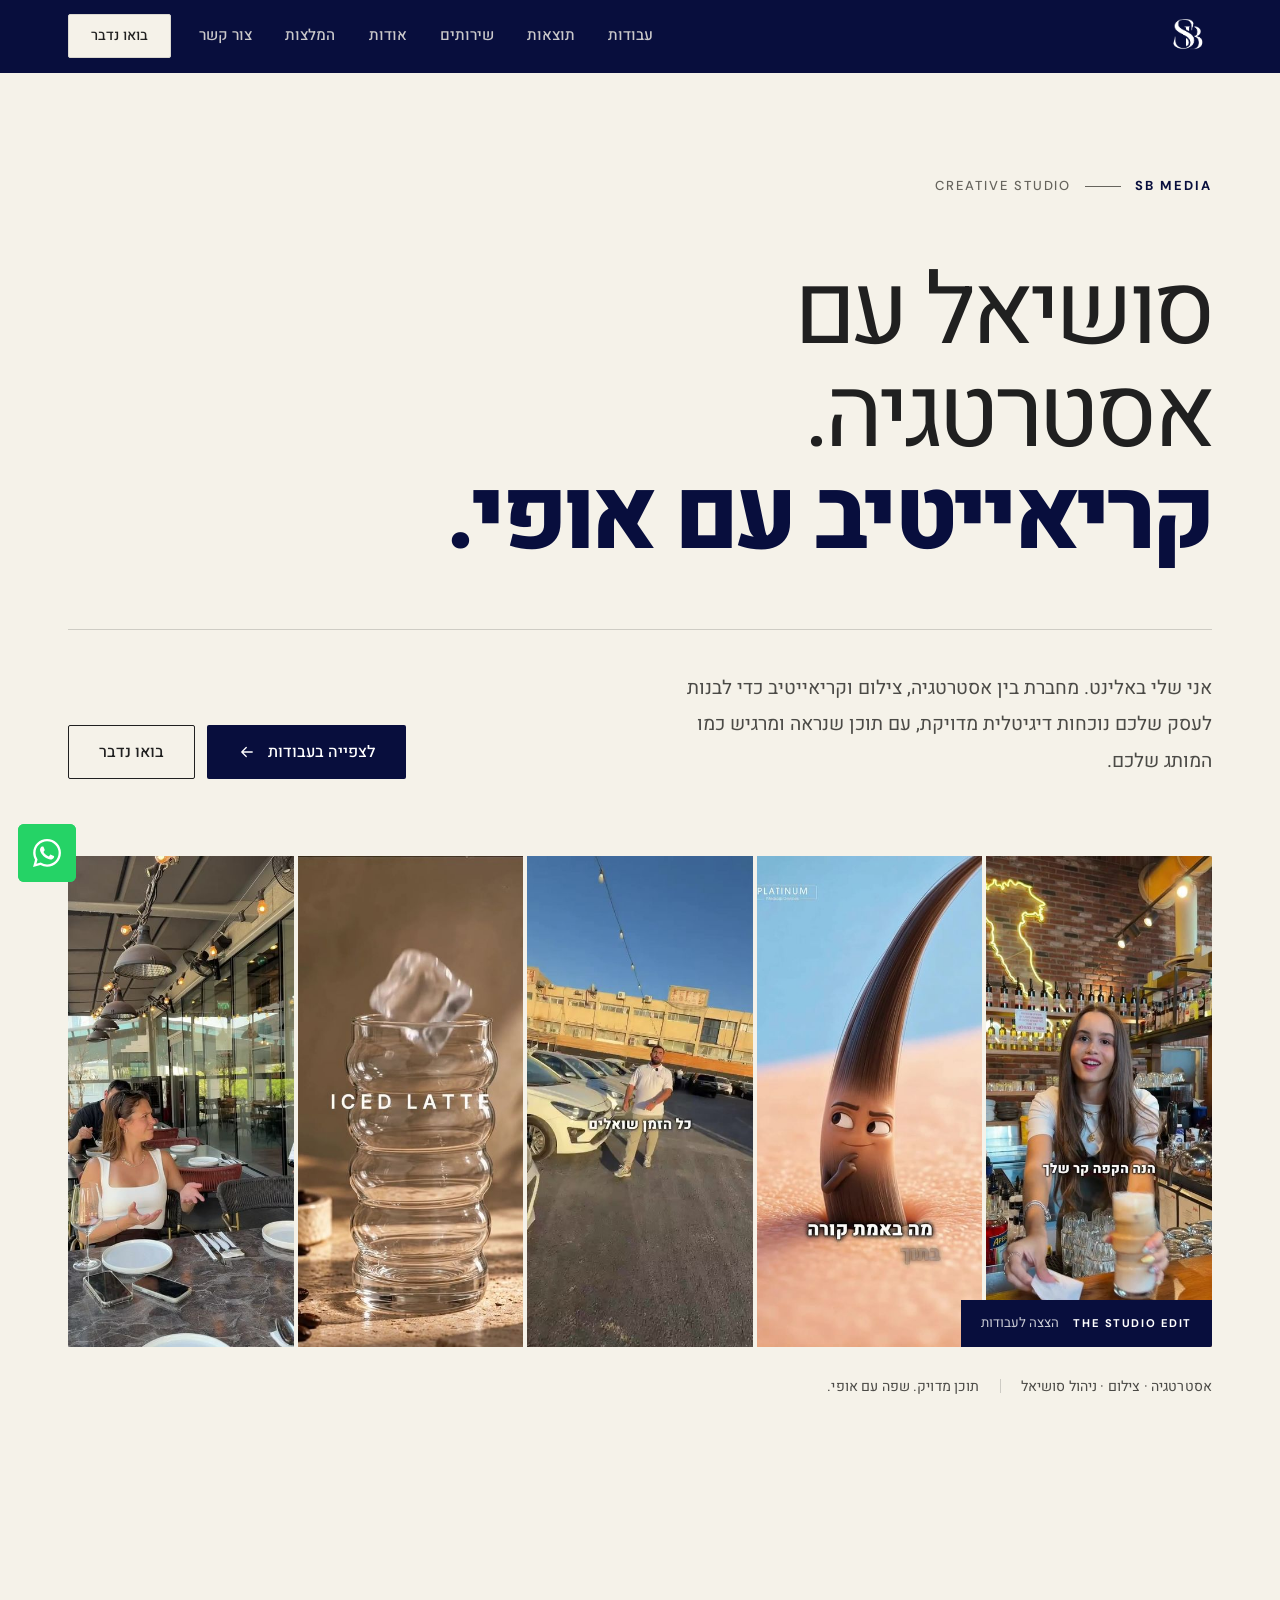
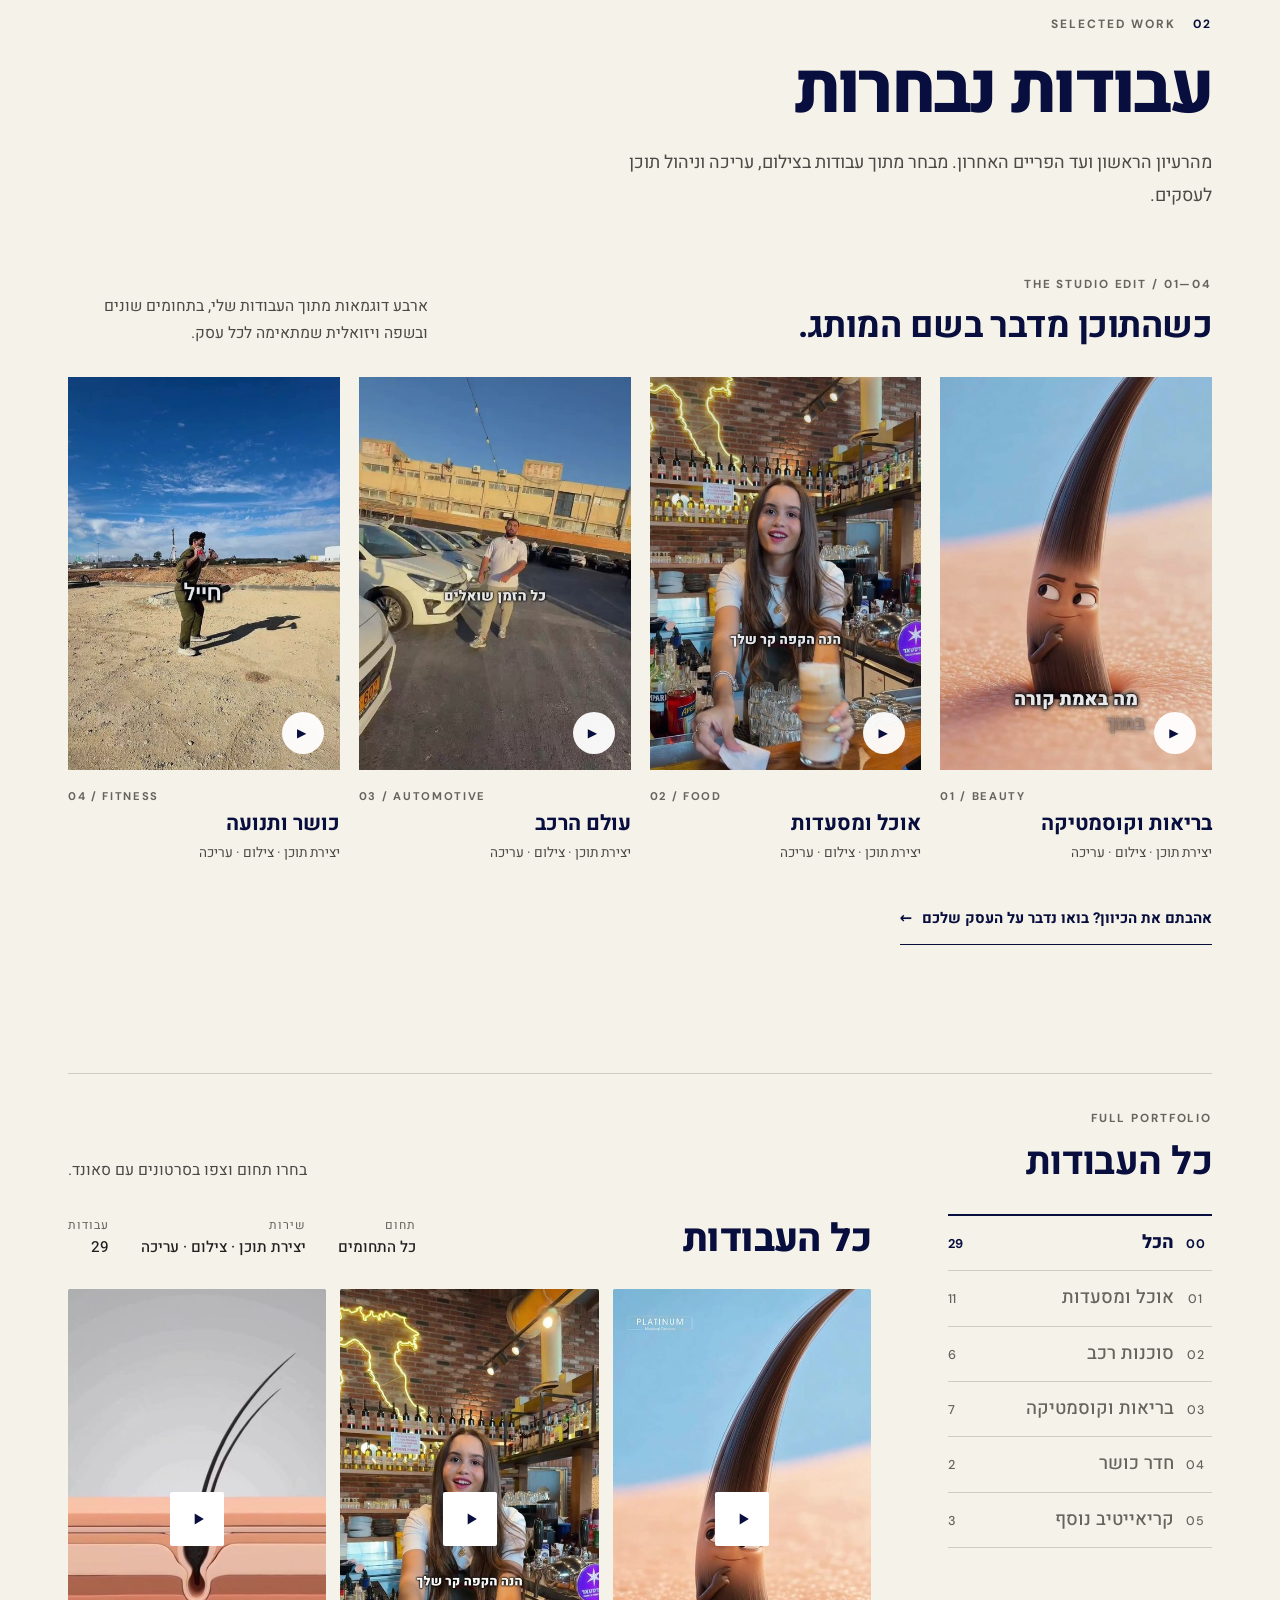
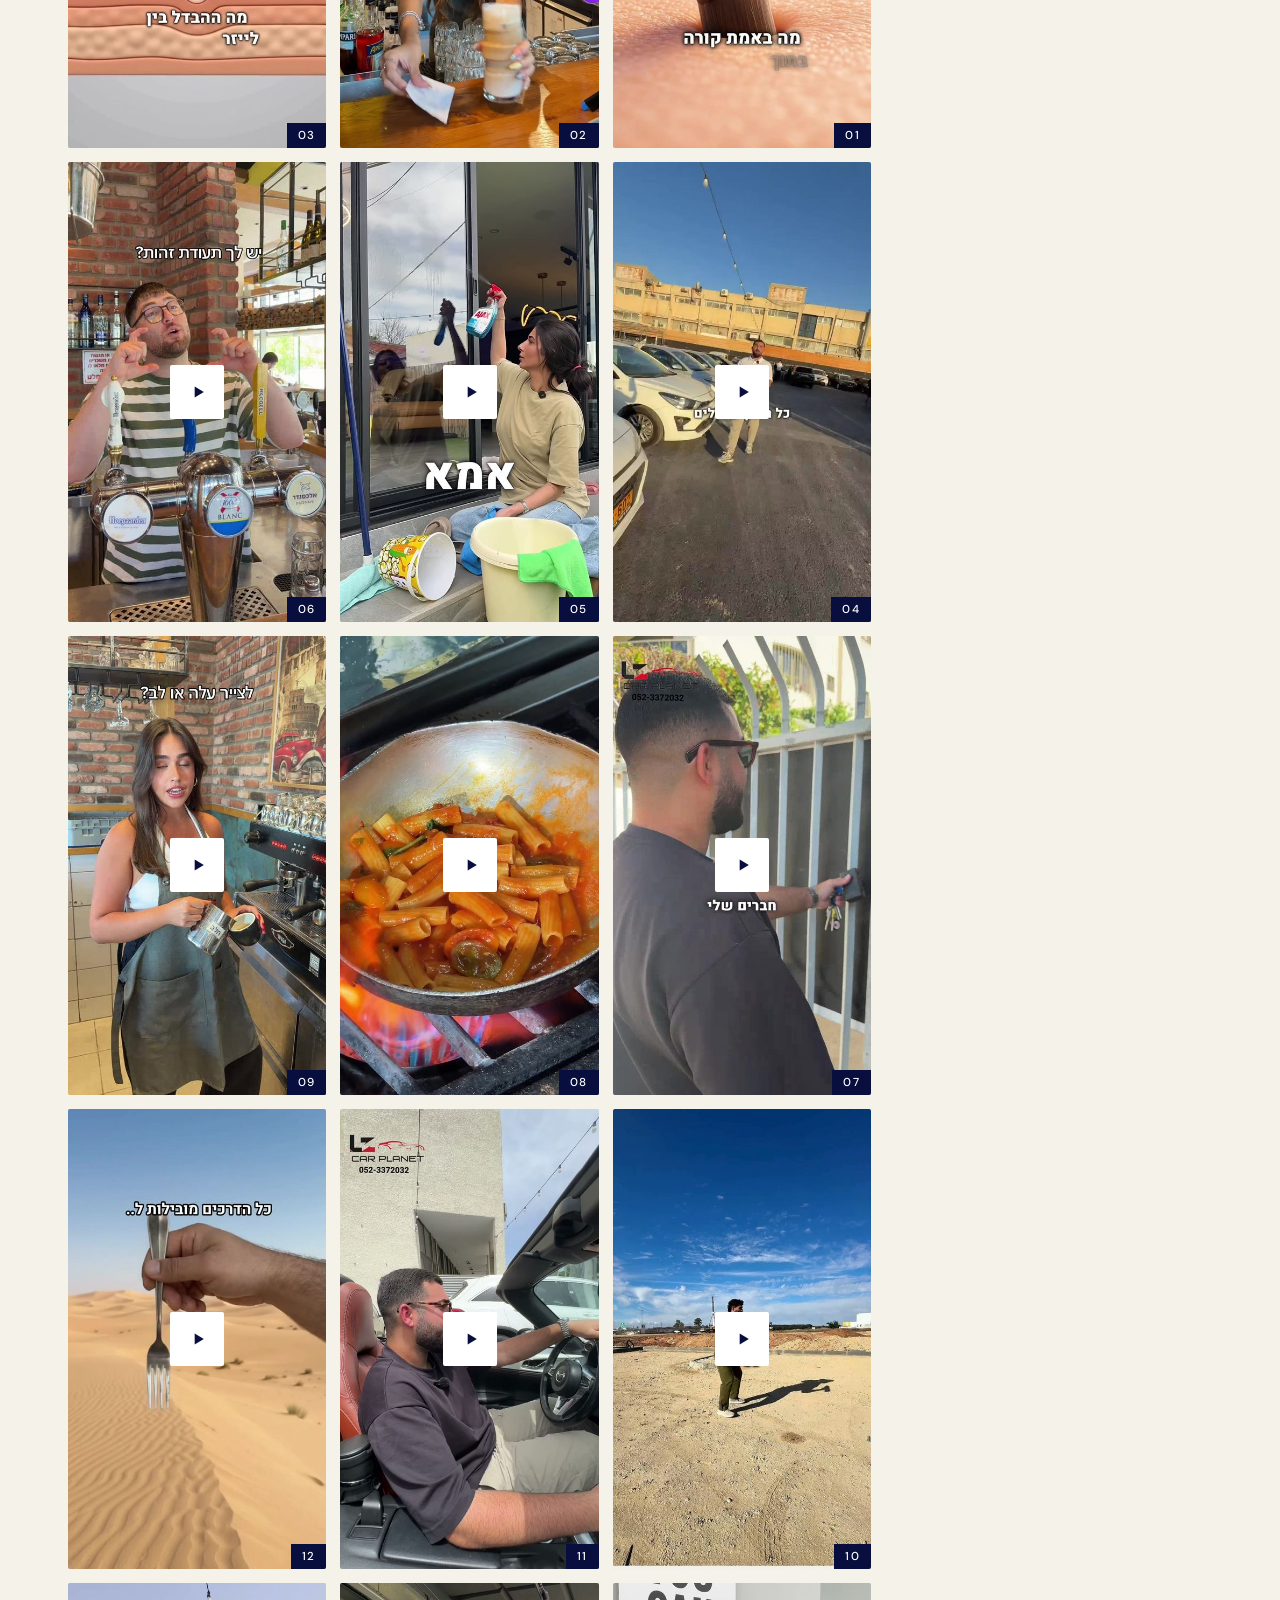
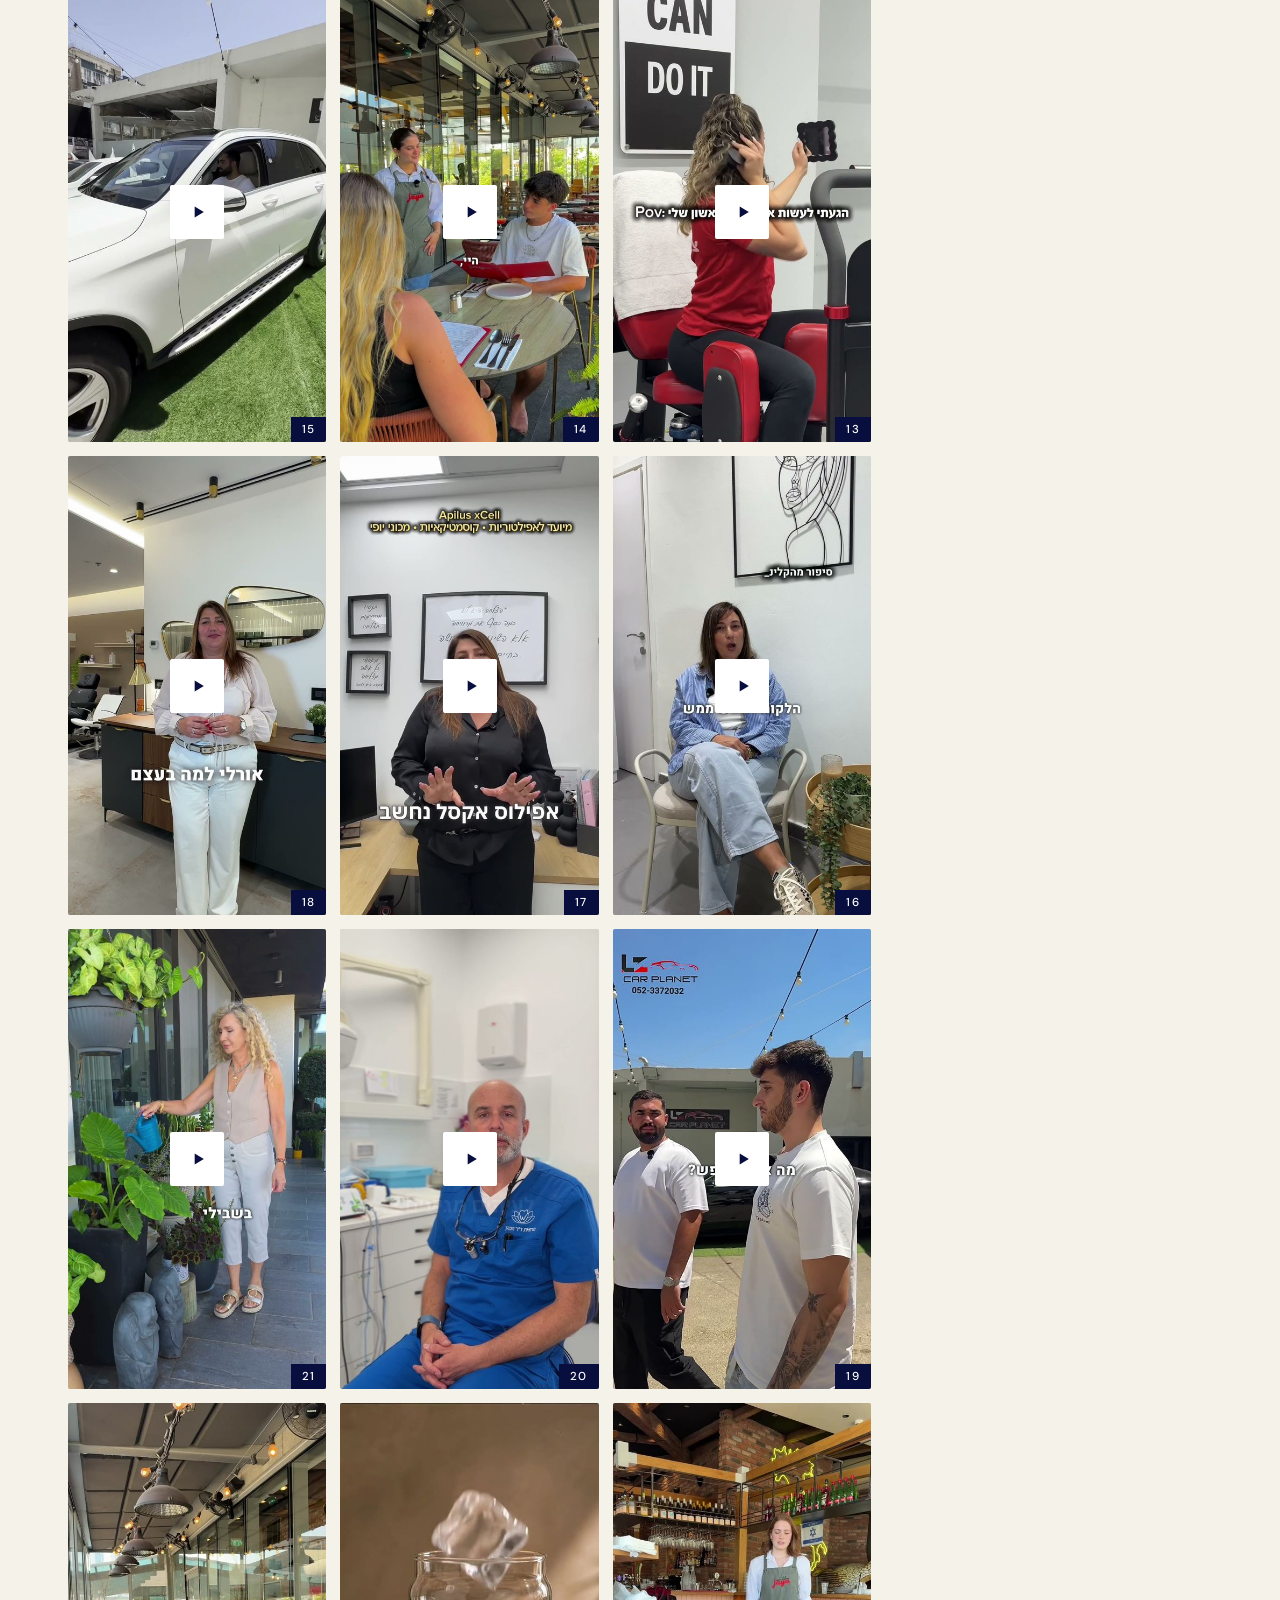
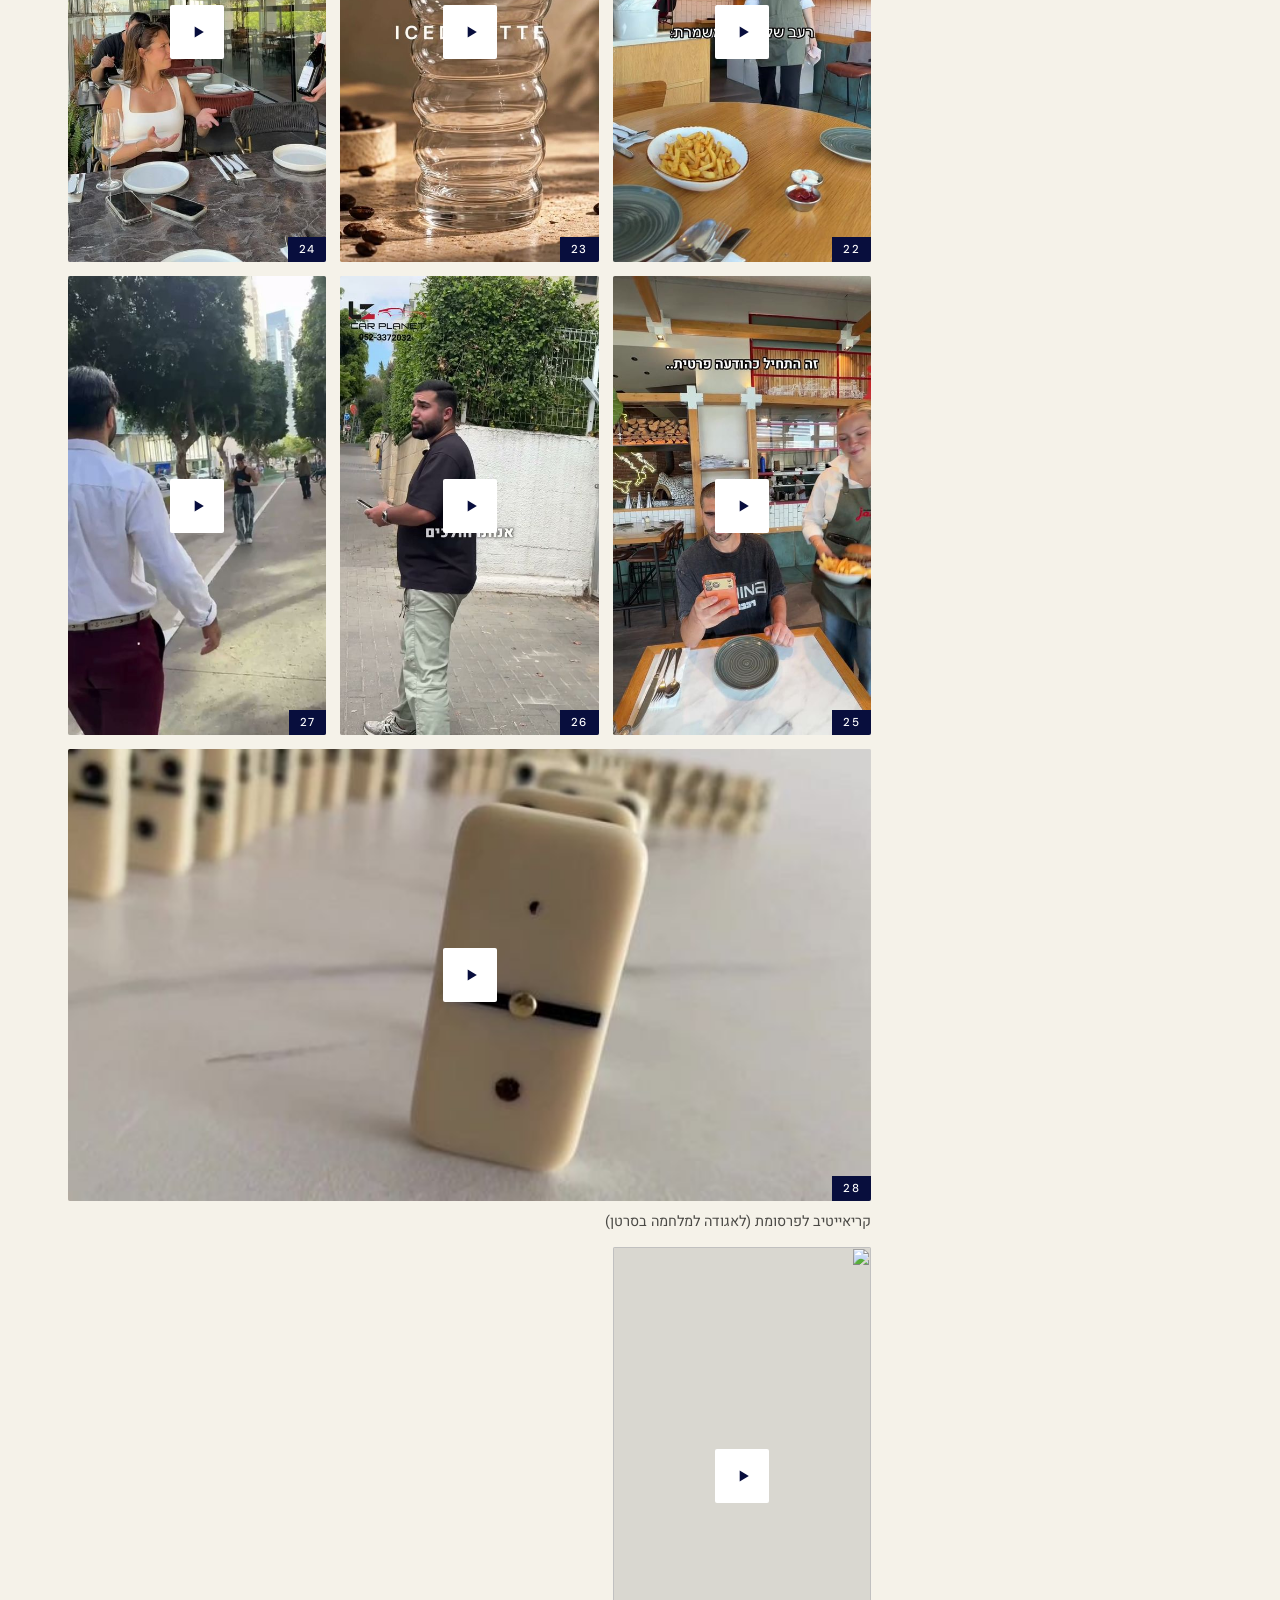
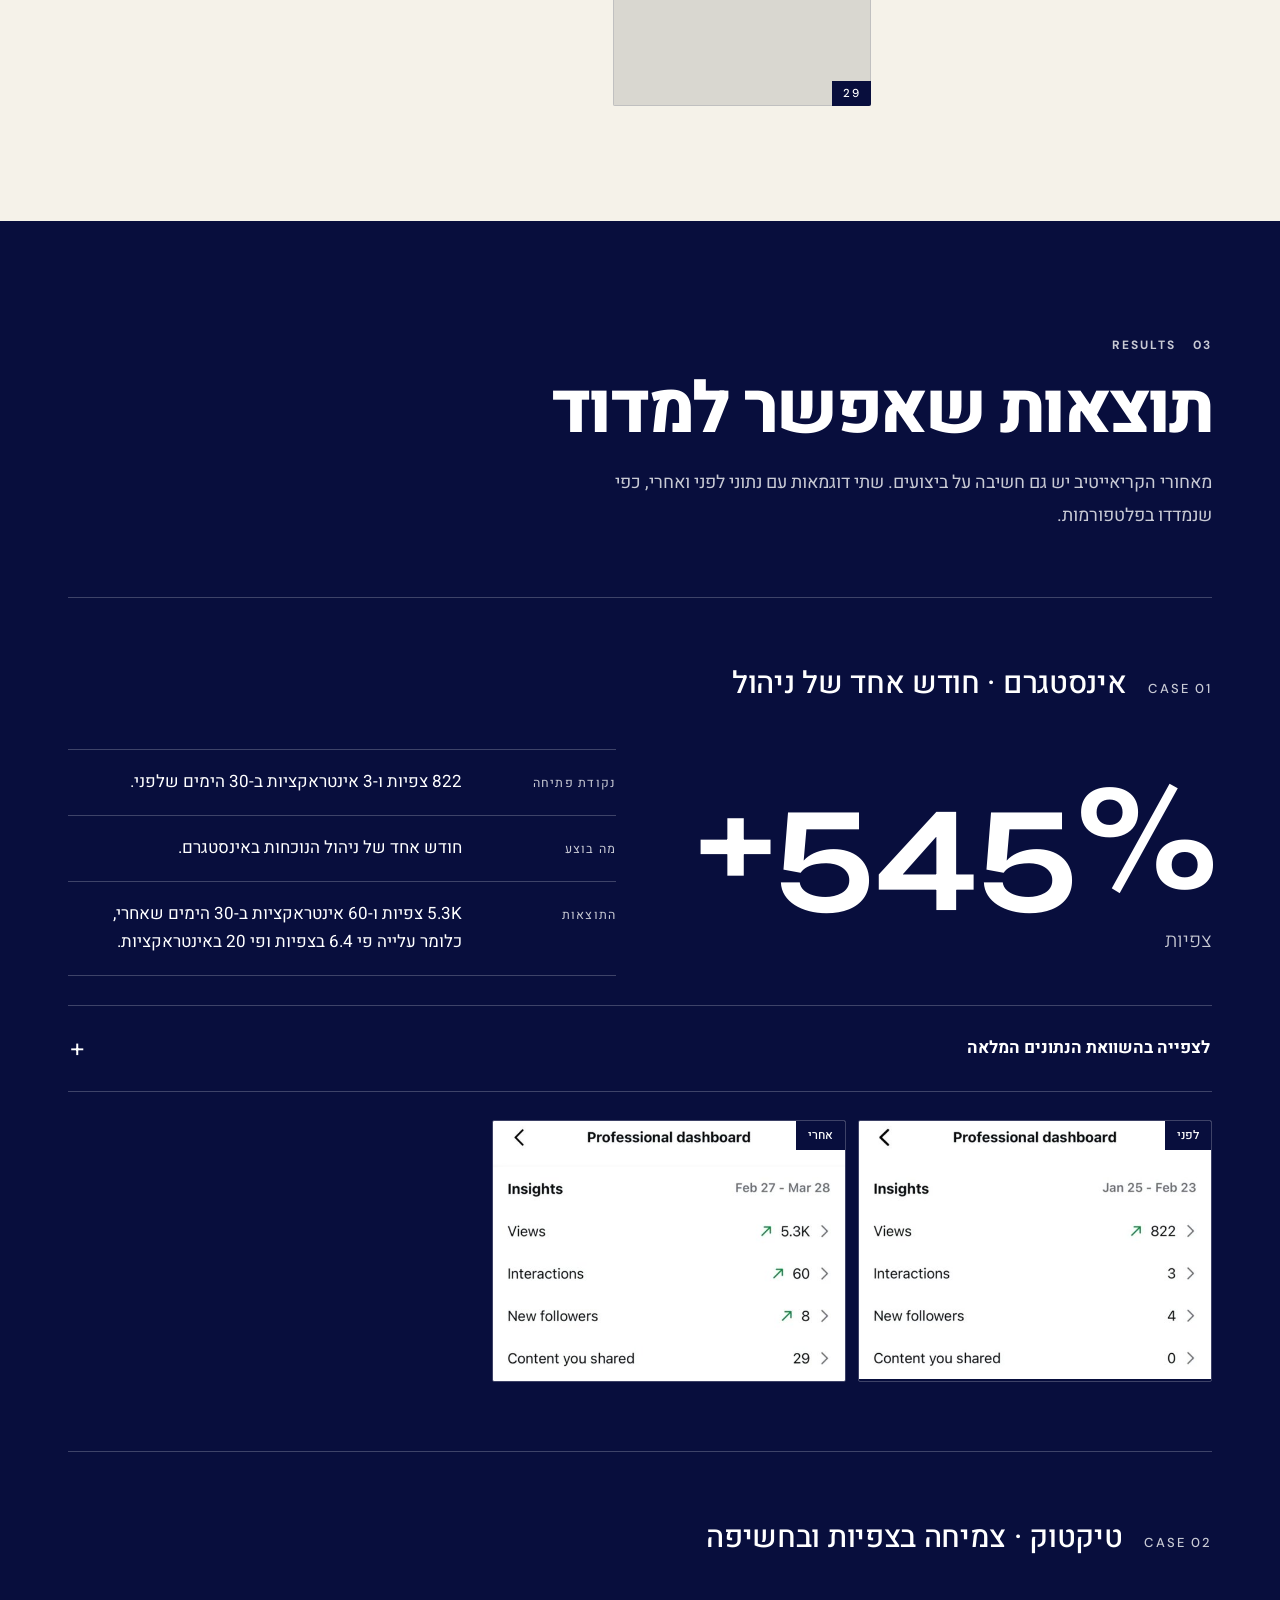
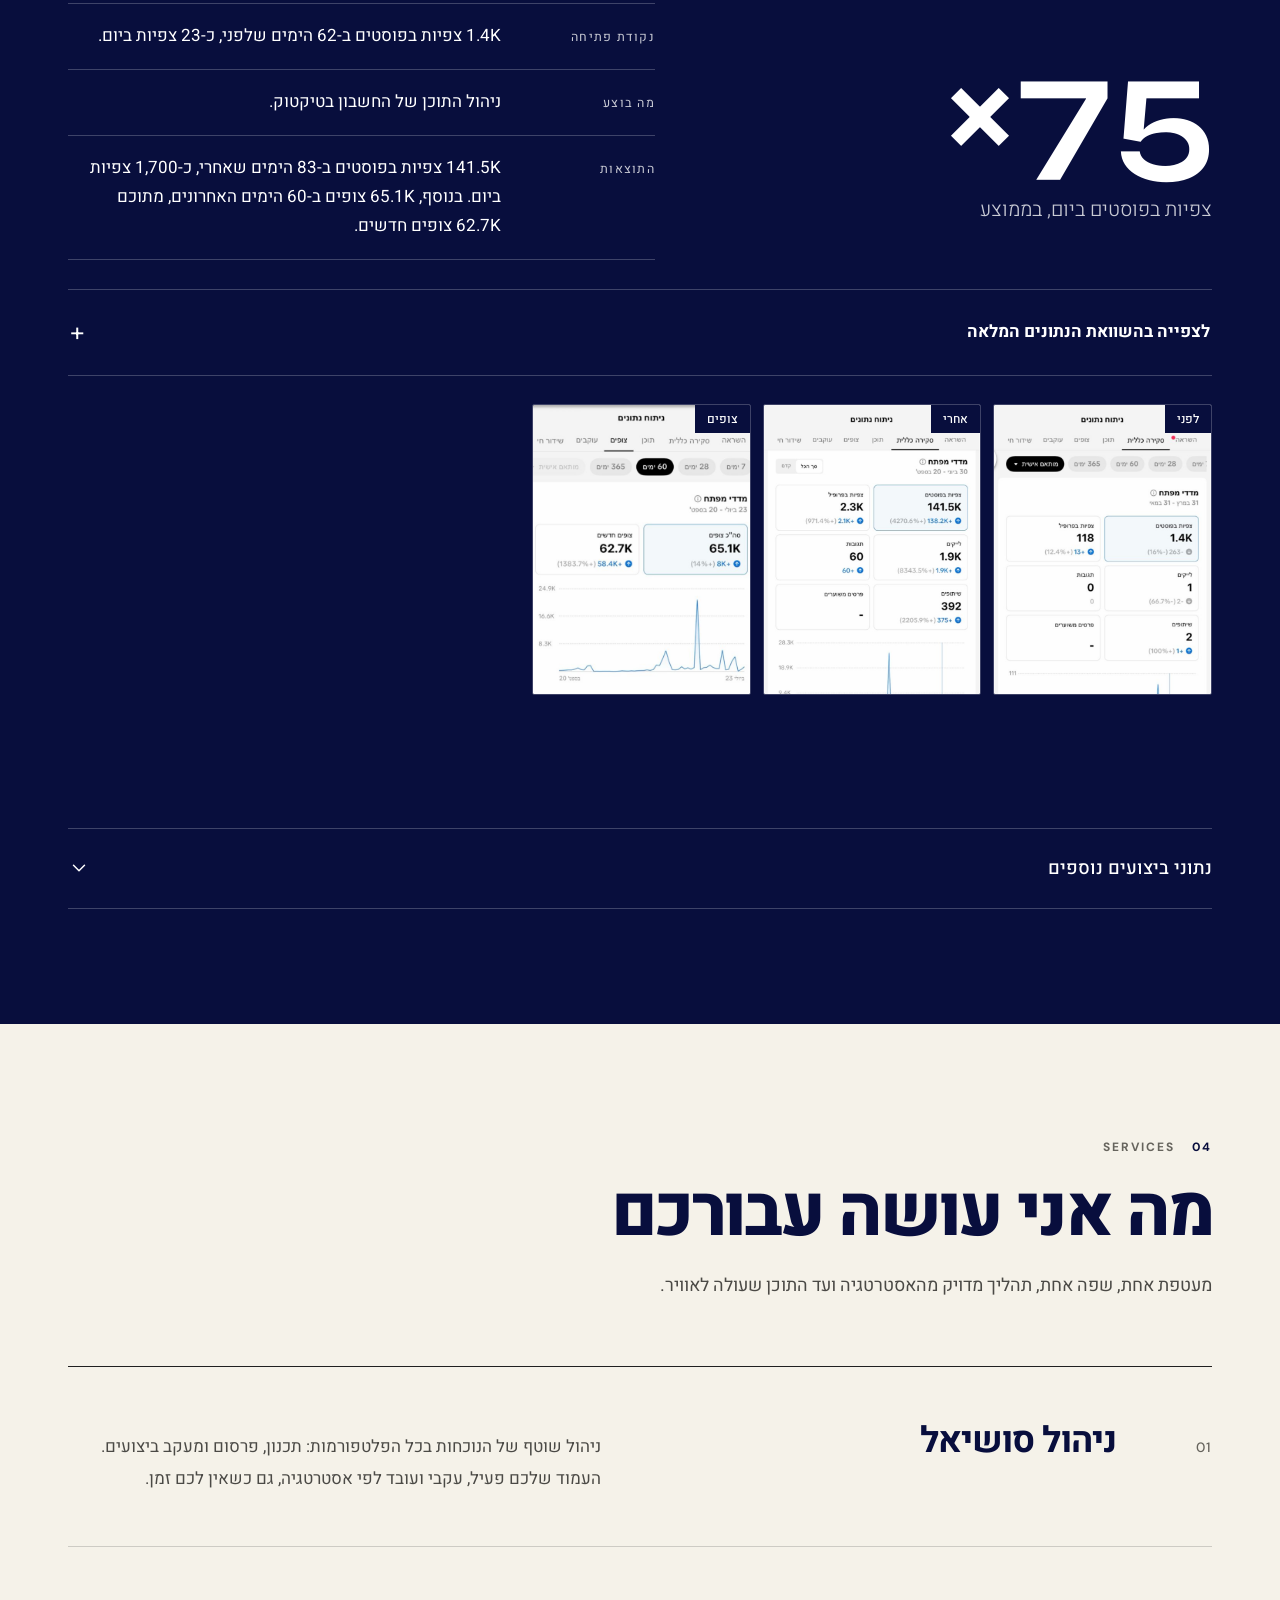
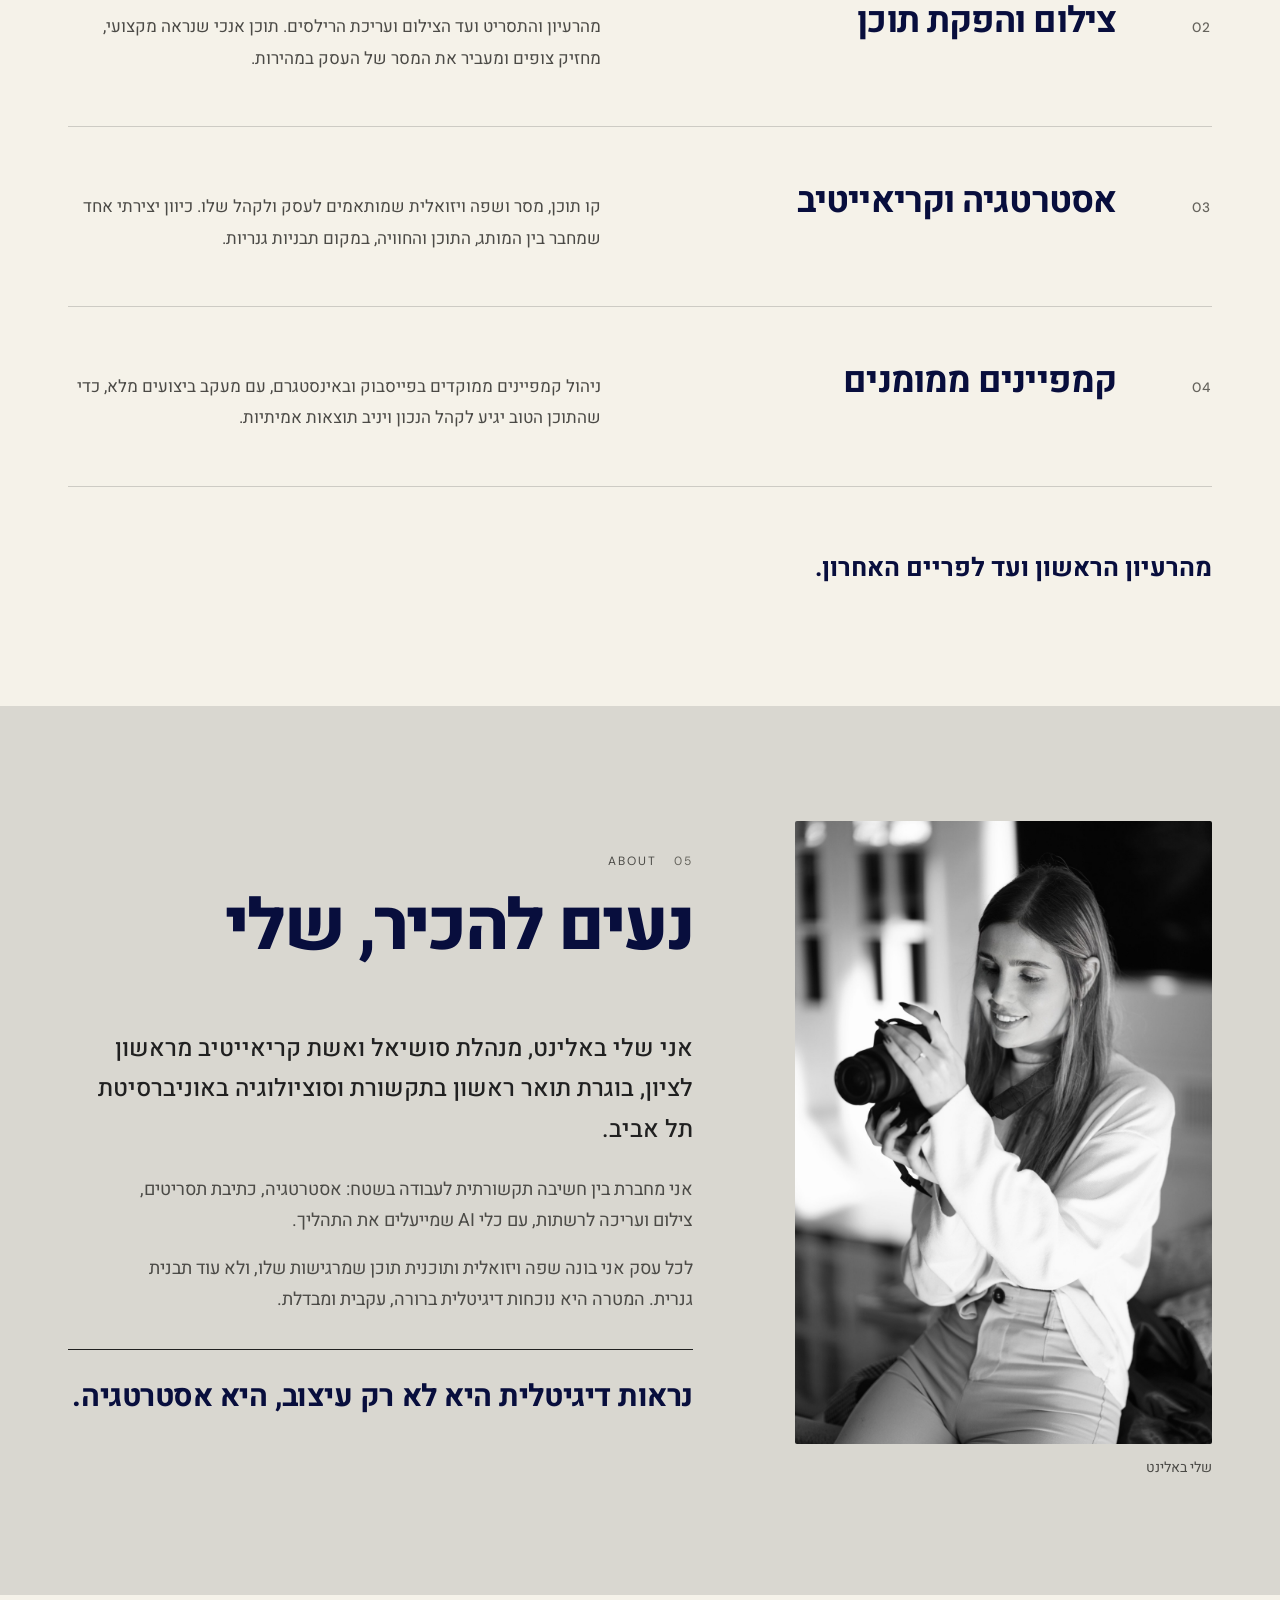
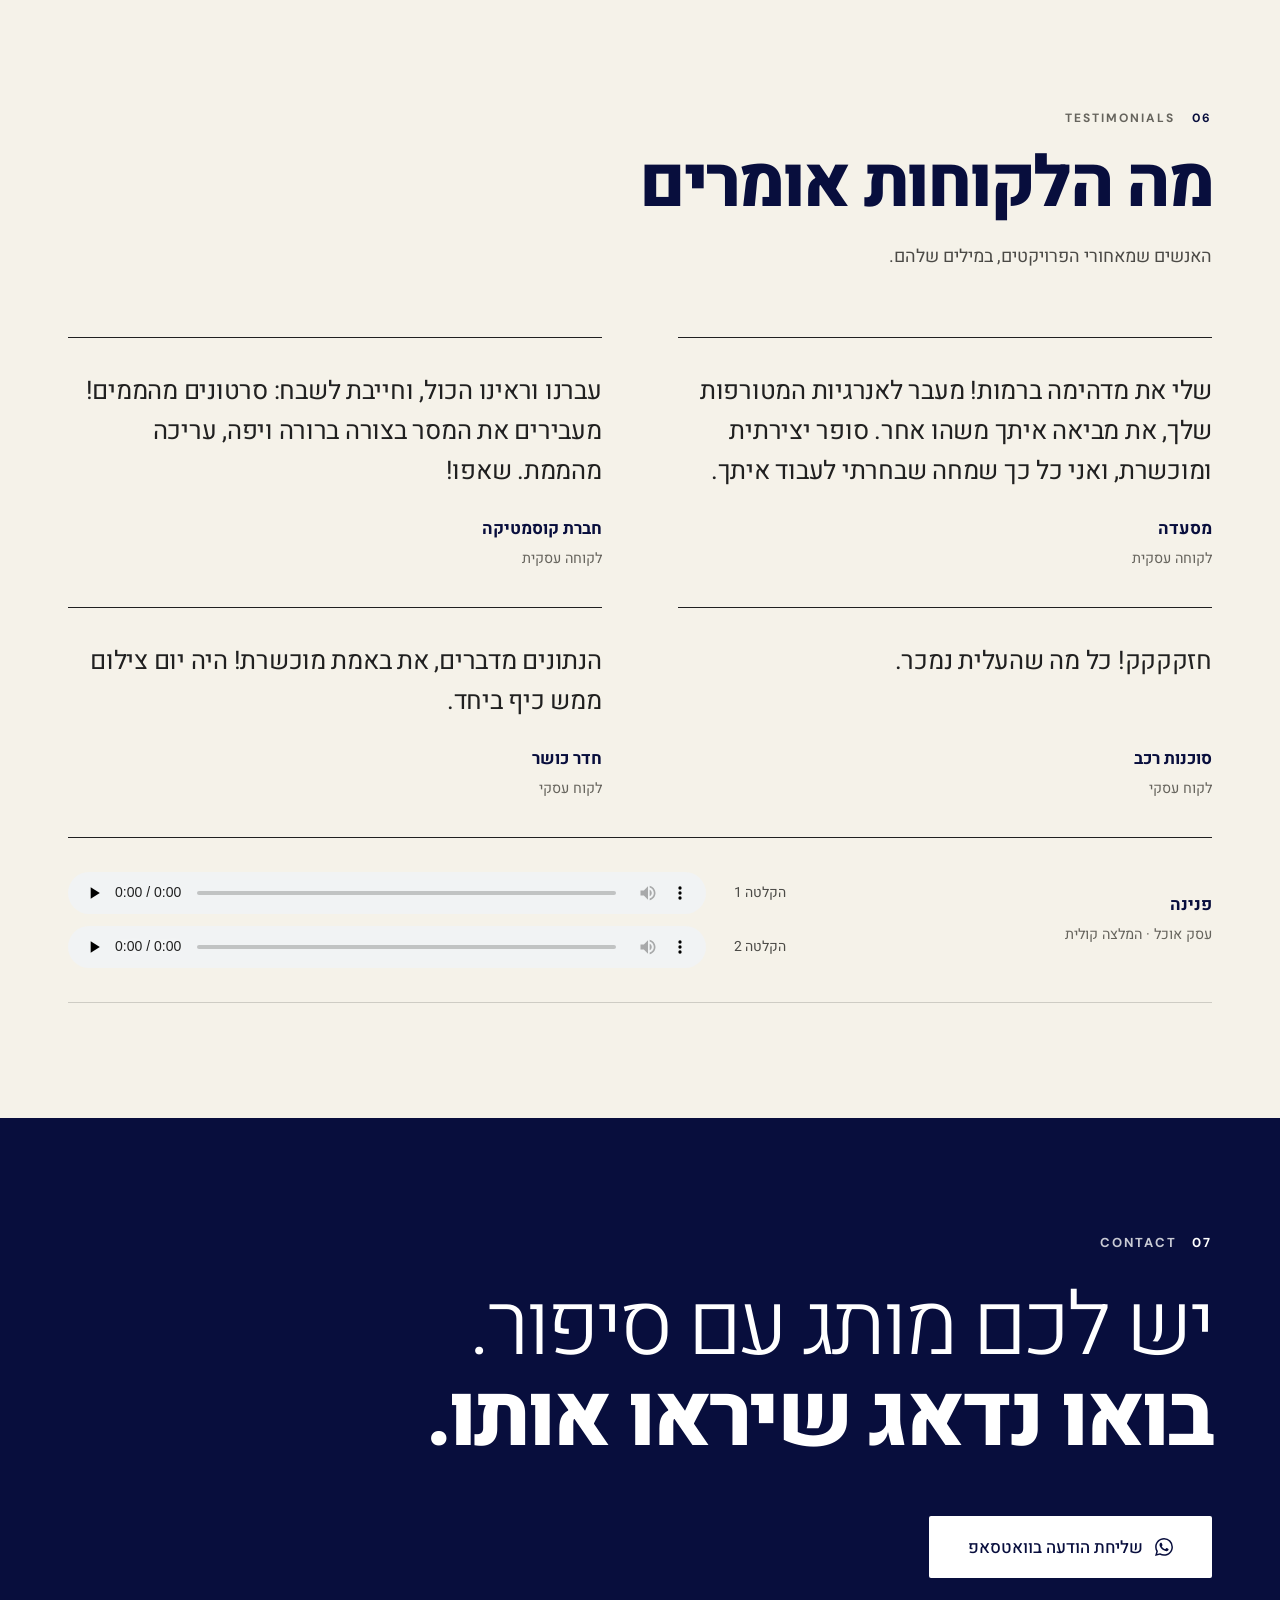
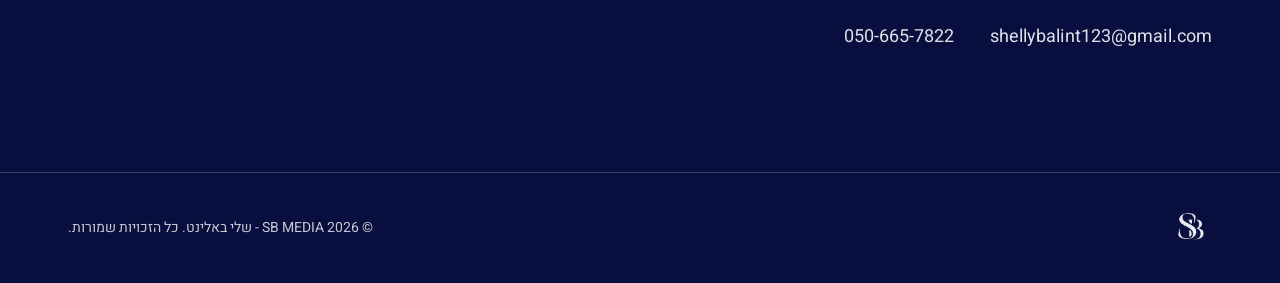
==== commit 2f403aff: "Add last portfolio video card in gallery and creative category" ====
--- a/index.html
+++ b/index.html
@@ -126,7 +126,7 @@
       <button class="tab" role="tab" id="tab-all" aria-controls="panel-all" aria-selected="true" tabindex="0" type="button">
         <span class="tab-num" aria-hidden="true">00</span>
         <span class="tab-name">הכל</span>
-        <span class="tab-count">28</span>
+        <span class="tab-count">29</span>
       </button>
       <button class="tab" role="tab" id="tab-food" aria-controls="panel-food" aria-selected="false" tabindex="-1" type="button">
         <span class="tab-num" aria-hidden="true">01</span>
@@ -151,7 +151,7 @@
       <button class="tab" role="tab" id="tab-creative" aria-controls="panel-creative" aria-selected="false" tabindex="-1" type="button">
         <span class="tab-num" aria-hidden="true">05</span>
         <span class="tab-name">קריאייטיב נוסף</span>
-        <span class="tab-count">2</span>
+        <span class="tab-count">3</span>
       </button>
         </div>
         <div class="work-panels">
@@ -161,206 +161,213 @@
           <dl class="project-meta">
             <div><dt>תחום</dt><dd>כל התחומים</dd></div>
             <div><dt>שירות</dt><dd>יצירת תוכן · צילום · עריכה</dd></div>
-            <div><dt>עבודות</dt><dd>28</dd></div>
+            <div><dt>עבודות</dt><dd>29</dd></div>
           </dl>
         </header>
         <ul class="vgrid vgrid-all">
           <li class="vitem" data-item>
-            <button class="vcard" type="button" data-video="public/videos/portfolio-new-10.mp4" data-thumb="public/videos/thumbs/portfolio-new-10.jpg" data-ratio="9 / 16" aria-label="סרטון 01 מתוך 28, כל העבודות - הפעלה">
+            <button class="vcard" type="button" data-video="public/videos/portfolio-new-10.mp4" data-thumb="public/videos/thumbs/portfolio-new-10.jpg" data-ratio="9 / 16" aria-label="סרטון 01 מתוך 29, כל העבודות - הפעלה">
               <img src="public/videos/thumbs/portfolio-new-10.jpg" width="480" height="853" loading="lazy" decoding="async" alt="">
               <span class="vplay" aria-hidden="true"><svg viewBox="0 0 24 24"><path d="M8 5.5v13l11-6.5z"/></svg></span>
               <span class="vnum" aria-hidden="true">01</span>
             </button>
           </li>
           <li class="vitem" data-item>
-            <button class="vcard" type="button" data-video="public/videos/portfolio-new-11.mp4" data-thumb="public/videos/thumbs/portfolio-new-11.jpg" data-ratio="9 / 16" aria-label="סרטון 02 מתוך 28, כל העבודות - הפעלה">
+            <button class="vcard" type="button" data-video="public/videos/portfolio-new-11.mp4" data-thumb="public/videos/thumbs/portfolio-new-11.jpg" data-ratio="9 / 16" aria-label="סרטון 02 מתוך 29, כל העבודות - הפעלה">
               <img src="public/videos/thumbs/portfolio-new-11.jpg" width="480" height="853" loading="lazy" decoding="async" alt="">
               <span class="vplay" aria-hidden="true"><svg viewBox="0 0 24 24"><path d="M8 5.5v13l11-6.5z"/></svg></span>
               <span class="vnum" aria-hidden="true">02</span>
             </button>
           </li>
           <li class="vitem" data-item>
-            <button class="vcard" type="button" data-video="public/videos/portfolio-new-12.mp4" data-thumb="public/videos/thumbs/portfolio-new-12.jpg" data-ratio="9 / 16" aria-label="סרטון 03 מתוך 28, כל העבודות - הפעלה">
+            <button class="vcard" type="button" data-video="public/videos/portfolio-new-12.mp4" data-thumb="public/videos/thumbs/portfolio-new-12.jpg" data-ratio="9 / 16" aria-label="סרטון 03 מתוך 29, כל העבודות - הפעלה">
               <img src="public/videos/thumbs/portfolio-new-12.jpg" width="480" height="853" loading="lazy" decoding="async" alt="">
               <span class="vplay" aria-hidden="true"><svg viewBox="0 0 24 24"><path d="M8 5.5v13l11-6.5z"/></svg></span>
               <span class="vnum" aria-hidden="true">03</span>
             </button>
           </li>
           <li class="vitem" data-item>
-            <button class="vcard" type="button" data-video="public/videos/portfolio-new-13.mp4" data-thumb="public/videos/thumbs/portfolio-new-13.jpg" data-ratio="9 / 16" aria-label="סרטון 04 מתוך 28, כל העבודות - הפעלה">
+            <button class="vcard" type="button" data-video="public/videos/portfolio-new-13.mp4" data-thumb="public/videos/thumbs/portfolio-new-13.jpg" data-ratio="9 / 16" aria-label="סרטון 04 מתוך 29, כל העבודות - הפעלה">
               <img src="public/videos/thumbs/portfolio-new-13.jpg" width="480" height="853" loading="lazy" decoding="async" alt="">
               <span class="vplay" aria-hidden="true"><svg viewBox="0 0 24 24"><path d="M8 5.5v13l11-6.5z"/></svg></span>
               <span class="vnum" aria-hidden="true">04</span>
             </button>
           </li>
           <li class="vitem" data-item>
-            <button class="vcard" type="button" data-video="public/videos/light/portfolio-01.mp4" data-thumb="public/videos/thumbs/portfolio-01.jpg" data-ratio="9 / 16" aria-label="סרטון 05 מתוך 28, כל העבודות - הפעלה">
+            <button class="vcard" type="button" data-video="public/videos/light/portfolio-01.mp4" data-thumb="public/videos/thumbs/portfolio-01.jpg" data-ratio="9 / 16" aria-label="סרטון 05 מתוך 29, כל העבודות - הפעלה">
               <img src="public/videos/thumbs/portfolio-01.jpg" width="480" height="853" loading="lazy" decoding="async" alt="">
               <span class="vplay" aria-hidden="true"><svg viewBox="0 0 24 24"><path d="M8 5.5v13l11-6.5z"/></svg></span>
               <span class="vnum" aria-hidden="true">05</span>
             </button>
           </li>
           <li class="vitem" data-item>
-            <button class="vcard" type="button" data-video="public/videos/portfolio-new-07.mp4" data-thumb="public/videos/thumbs/portfolio-new-07.jpg" data-ratio="9 / 16" aria-label="סרטון 06 מתוך 28, כל העבודות - הפעלה">
+            <button class="vcard" type="button" data-video="public/videos/portfolio-new-07.mp4" data-thumb="public/videos/thumbs/portfolio-new-07.jpg" data-ratio="9 / 16" aria-label="סרטון 06 מתוך 29, כל העבודות - הפעלה">
               <img src="public/videos/thumbs/portfolio-new-07.jpg" width="480" height="853" loading="lazy" decoding="async" alt="">
               <span class="vplay" aria-hidden="true"><svg viewBox="0 0 24 24"><path d="M8 5.5v13l11-6.5z"/></svg></span>
               <span class="vnum" aria-hidden="true">06</span>
             </button>
           </li>
           <li class="vitem" data-item>
-            <button class="vcard" type="button" data-video="public/videos/light/portfolio-new-03.mp4" data-thumb="public/videos/thumbs/portfolio-new-03.jpg" data-ratio="9 / 16" aria-label="סרטון 07 מתוך 28, כל העבודות - הפעלה">
+            <button class="vcard" type="button" data-video="public/videos/light/portfolio-new-03.mp4" data-thumb="public/videos/thumbs/portfolio-new-03.jpg" data-ratio="9 / 16" aria-label="סרטון 07 מתוך 29, כל העבודות - הפעלה">
               <img src="public/videos/thumbs/portfolio-new-03.jpg" width="480" height="853" loading="lazy" decoding="async" alt="">
               <span class="vplay" aria-hidden="true"><svg viewBox="0 0 24 24"><path d="M8 5.5v13l11-6.5z"/></svg></span>
               <span class="vnum" aria-hidden="true">07</span>
             </button>
           </li>
           <li class="vitem" data-item>
-            <button class="vcard" type="button" data-video="public/videos/portfolio-new-17.mp4" data-thumb="public/videos/thumbs/portfolio-new-17.jpg" data-ratio="9 / 16" aria-label="סרטון 08 מתוך 28, כל העבודות - הפעלה">
+            <button class="vcard" type="button" data-video="public/videos/portfolio-new-17.mp4" data-thumb="public/videos/thumbs/portfolio-new-17.jpg" data-ratio="9 / 16" aria-label="סרטון 08 מתוך 29, כל העבודות - הפעלה">
               <img src="public/videos/thumbs/portfolio-new-17.jpg" width="480" height="853" loading="lazy" decoding="async" alt="">
               <span class="vplay" aria-hidden="true"><svg viewBox="0 0 24 24"><path d="M8 5.5v13l11-6.5z"/></svg></span>
               <span class="vnum" aria-hidden="true">08</span>
             </button>
           </li>
           <li class="vitem" data-item>
-            <button class="vcard" type="button" data-video="public/videos/portfolio-new-09.mp4" data-thumb="public/videos/thumbs/portfolio-new-09.jpg" data-ratio="9 / 16" aria-label="סרטון 09 מתוך 28, כל העבודות - הפעלה">
+            <button class="vcard" type="button" data-video="public/videos/portfolio-new-09.mp4" data-thumb="public/videos/thumbs/portfolio-new-09.jpg" data-ratio="9 / 16" aria-label="סרטון 09 מתוך 29, כל העבודות - הפעלה">
               <img src="public/videos/thumbs/portfolio-new-09.jpg" width="480" height="853" loading="lazy" decoding="async" alt="">
               <span class="vplay" aria-hidden="true"><svg viewBox="0 0 24 24"><path d="M8 5.5v13l11-6.5z"/></svg></span>
               <span class="vnum" aria-hidden="true">09</span>
             </button>
           </li>
           <li class="vitem" data-item>
-            <button class="vcard" type="button" data-video="public/videos/light/portfolio-02.mp4" data-thumb="public/videos/thumbs/portfolio-02.jpg" data-ratio="9 / 16" aria-label="סרטון 10 מתוך 28, כל העבודות - הפעלה">
+            <button class="vcard" type="button" data-video="public/videos/light/portfolio-02.mp4" data-thumb="public/videos/thumbs/portfolio-02.jpg" data-ratio="9 / 16" aria-label="סרטון 10 מתוך 29, כל העבודות - הפעלה">
               <img src="public/videos/thumbs/portfolio-02.jpg" width="480" height="853" loading="lazy" decoding="async" alt="">
               <span class="vplay" aria-hidden="true"><svg viewBox="0 0 24 24"><path d="M8 5.5v13l11-6.5z"/></svg></span>
               <span class="vnum" aria-hidden="true">10</span>
             </button>
           </li>
           <li class="vitem" data-item>
-            <button class="vcard" type="button" data-video="public/videos/light/portfolio-03.mp4" data-thumb="public/videos/thumbs/portfolio-03.jpg" data-ratio="9 / 16" aria-label="סרטון 11 מתוך 28, כל העבודות - הפעלה">
+            <button class="vcard" type="button" data-video="public/videos/light/portfolio-03.mp4" data-thumb="public/videos/thumbs/portfolio-03.jpg" data-ratio="9 / 16" aria-label="סרטון 11 מתוך 29, כל העבודות - הפעלה">
               <img src="public/videos/thumbs/portfolio-03.jpg" width="480" height="853" loading="lazy" decoding="async" alt="">
               <span class="vplay" aria-hidden="true"><svg viewBox="0 0 24 24"><path d="M8 5.5v13l11-6.5z"/></svg></span>
               <span class="vnum" aria-hidden="true">11</span>
             </button>
           </li>
           <li class="vitem" data-item>
-            <button class="vcard" type="button" data-video="public/videos/portfolio-new-18.mp4" data-thumb="public/videos/thumbs/portfolio-new-18.jpg" data-ratio="9 / 16" aria-label="סרטון 12 מתוך 28, כל העבודות - הפעלה">
+            <button class="vcard" type="button" data-video="public/videos/portfolio-new-18.mp4" data-thumb="public/videos/thumbs/portfolio-new-18.jpg" data-ratio="9 / 16" aria-label="סרטון 12 מתוך 29, כל העבודות - הפעלה">
               <img src="public/videos/thumbs/portfolio-new-18.jpg" width="480" height="853" loading="lazy" decoding="async" alt="">
               <span class="vplay" aria-hidden="true"><svg viewBox="0 0 24 24"><path d="M8 5.5v13l11-6.5z"/></svg></span>
               <span class="vnum" aria-hidden="true">12</span>
             </button>
           </li>
           <li class="vitem" data-item>
-            <button class="vcard" type="button" data-video="public/videos/light/portfolio-04.mp4" data-thumb="public/videos/thumbs/portfolio-04.jpg" data-ratio="9 / 16" aria-label="סרטון 13 מתוך 28, כל העבודות - הפעלה">
+            <button class="vcard" type="button" data-video="public/videos/light/portfolio-04.mp4" data-thumb="public/videos/thumbs/portfolio-04.jpg" data-ratio="9 / 16" aria-label="סרטון 13 מתוך 29, כל העבודות - הפעלה">
               <img src="public/videos/thumbs/portfolio-04.jpg" width="480" height="853" loading="lazy" decoding="async" alt="">
               <span class="vplay" aria-hidden="true"><svg viewBox="0 0 24 24"><path d="M8 5.5v13l11-6.5z"/></svg></span>
               <span class="vnum" aria-hidden="true">13</span>
             </button>
           </li>
           <li class="vitem" data-item>
-            <button class="vcard" type="button" data-video="public/videos/light/portfolio-05.mp4" data-thumb="public/videos/thumbs/portfolio-05.jpg" data-ratio="9 / 16" aria-label="סרטון 14 מתוך 28, כל העבודות - הפעלה">
+            <button class="vcard" type="button" data-video="public/videos/light/portfolio-05.mp4" data-thumb="public/videos/thumbs/portfolio-05.jpg" data-ratio="9 / 16" aria-label="סרטון 14 מתוך 29, כל העבודות - הפעלה">
               <img src="public/videos/thumbs/portfolio-05.jpg" width="480" height="853" loading="lazy" decoding="async" alt="">
               <span class="vplay" aria-hidden="true"><svg viewBox="0 0 24 24"><path d="M8 5.5v13l11-6.5z"/></svg></span>
               <span class="vnum" aria-hidden="true">14</span>
             </button>
           </li>
           <li class="vitem" data-item>
-            <button class="vcard" type="button" data-video="public/videos/light/portfolio-06.mp4" data-thumb="public/videos/thumbs/portfolio-06.jpg" data-ratio="9 / 16" aria-label="סרטון 15 מתוך 28, כל העבודות - הפעלה">
+            <button class="vcard" type="button" data-video="public/videos/light/portfolio-06.mp4" data-thumb="public/videos/thumbs/portfolio-06.jpg" data-ratio="9 / 16" aria-label="סרטון 15 מתוך 29, כל העבודות - הפעלה">
               <img src="public/videos/thumbs/portfolio-06.jpg" width="480" height="853" loading="lazy" decoding="async" alt="">
               <span class="vplay" aria-hidden="true"><svg viewBox="0 0 24 24"><path d="M8 5.5v13l11-6.5z"/></svg></span>
               <span class="vnum" aria-hidden="true">15</span>
             </button>
           </li>
           <li class="vitem" data-item>
-            <button class="vcard" type="button" data-video="public/videos/light/portfolio-07.mp4" data-thumb="public/videos/thumbs/portfolio-07.jpg" data-ratio="9 / 16" aria-label="סרטון 16 מתוך 28, כל העבודות - הפעלה">
+            <button class="vcard" type="button" data-video="public/videos/light/portfolio-07.mp4" data-thumb="public/videos/thumbs/portfolio-07.jpg" data-ratio="9 / 16" aria-label="סרטון 16 מתוך 29, כל העבודות - הפעלה">
               <img src="public/videos/thumbs/portfolio-07.jpg" width="480" height="853" loading="lazy" decoding="async" alt="">
               <span class="vplay" aria-hidden="true"><svg viewBox="0 0 24 24"><path d="M8 5.5v13l11-6.5z"/></svg></span>
               <span class="vnum" aria-hidden="true">16</span>
             </button>
           </li>
           <li class="vitem" data-item>
-            <button class="vcard" type="button" data-video="public/videos/light/portfolio-08.mp4" data-thumb="public/videos/thumbs/portfolio-08.jpg" data-ratio="9 / 16" aria-label="סרטון 17 מתוך 28, כל העבודות - הפעלה">
+            <button class="vcard" type="button" data-video="public/videos/light/portfolio-08.mp4" data-thumb="public/videos/thumbs/portfolio-08.jpg" data-ratio="9 / 16" aria-label="סרטון 17 מתוך 29, כל העבודות - הפעלה">
               <img src="public/videos/thumbs/portfolio-08.jpg" width="480" height="853" loading="lazy" decoding="async" alt="">
               <span class="vplay" aria-hidden="true"><svg viewBox="0 0 24 24"><path d="M8 5.5v13l11-6.5z"/></svg></span>
               <span class="vnum" aria-hidden="true">17</span>
             </button>
           </li>
           <li class="vitem" data-item>
-            <button class="vcard" type="button" data-video="public/videos/light/portfolio-09.mp4" data-thumb="public/videos/thumbs/portfolio-09.jpg" data-ratio="9 / 16" aria-label="סרטון 18 מתוך 28, כל העבודות - הפעלה">
+            <button class="vcard" type="button" data-video="public/videos/light/portfolio-09.mp4" data-thumb="public/videos/thumbs/portfolio-09.jpg" data-ratio="9 / 16" aria-label="סרטון 18 מתוך 29, כל העבודות - הפעלה">
               <img src="public/videos/thumbs/portfolio-09.jpg" width="480" height="853" loading="lazy" decoding="async" alt="">
               <span class="vplay" aria-hidden="true"><svg viewBox="0 0 24 24"><path d="M8 5.5v13l11-6.5z"/></svg></span>
               <span class="vnum" aria-hidden="true">18</span>
             </button>
           </li>
           <li class="vitem" data-item>
-            <button class="vcard" type="button" data-video="public/videos/light/portfolio-10.mp4" data-thumb="public/videos/thumbs/portfolio-10.jpg" data-ratio="9 / 16" aria-label="סרטון 19 מתוך 28, כל העבודות - הפעלה">
+            <button class="vcard" type="button" data-video="public/videos/light/portfolio-10.mp4" data-thumb="public/videos/thumbs/portfolio-10.jpg" data-ratio="9 / 16" aria-label="סרטון 19 מתוך 29, כל העבודות - הפעלה">
               <img src="public/videos/thumbs/portfolio-10.jpg" width="480" height="853" loading="lazy" decoding="async" alt="">
               <span class="vplay" aria-hidden="true"><svg viewBox="0 0 24 24"><path d="M8 5.5v13l11-6.5z"/></svg></span>
               <span class="vnum" aria-hidden="true">19</span>
             </button>
           </li>
           <li class="vitem" data-item>
-            <button class="vcard" type="button" data-video="public/videos/light/portfolio-11.mp4" data-thumb="public/videos/thumbs/portfolio-11.jpg" data-ratio="9 / 16" aria-label="סרטון 20 מתוך 28, כל העבודות - הפעלה">
+            <button class="vcard" type="button" data-video="public/videos/light/portfolio-11.mp4" data-thumb="public/videos/thumbs/portfolio-11.jpg" data-ratio="9 / 16" aria-label="סרטון 20 מתוך 29, כל העבודות - הפעלה">
               <img src="public/videos/thumbs/portfolio-11.jpg" width="480" height="853" loading="lazy" decoding="async" alt="">
               <span class="vplay" aria-hidden="true"><svg viewBox="0 0 24 24"><path d="M8 5.5v13l11-6.5z"/></svg></span>
               <span class="vnum" aria-hidden="true">20</span>
             </button>
           </li>
           <li class="vitem" data-item>
-            <button class="vcard" type="button" data-video="public/videos/light/portfolio-12.mp4" data-thumb="public/videos/thumbs/portfolio-12.jpg" data-ratio="9 / 16" aria-label="סרטון 21 מתוך 28, כל העבודות - הפעלה">
+            <button class="vcard" type="button" data-video="public/videos/light/portfolio-12.mp4" data-thumb="public/videos/thumbs/portfolio-12.jpg" data-ratio="9 / 16" aria-label="סרטון 21 מתוך 29, כל העבודות - הפעלה">
               <img src="public/videos/thumbs/portfolio-12.jpg" width="480" height="853" loading="lazy" decoding="async" alt="">
               <span class="vplay" aria-hidden="true"><svg viewBox="0 0 24 24"><path d="M8 5.5v13l11-6.5z"/></svg></span>
               <span class="vnum" aria-hidden="true">21</span>
             </button>
           </li>
           <li class="vitem" data-item>
-            <button class="vcard" type="button" data-video="public/videos/portfolio-new-15.mp4" data-thumb="public/videos/thumbs/portfolio-new-15.jpg" data-ratio="9 / 16" aria-label="סרטון 22 מתוך 28, כל העבודות - הפעלה">
+            <button class="vcard" type="button" data-video="public/videos/portfolio-new-15.mp4" data-thumb="public/videos/thumbs/portfolio-new-15.jpg" data-ratio="9 / 16" aria-label="סרטון 22 מתוך 29, כל העבודות - הפעלה">
               <img src="public/videos/thumbs/portfolio-new-15.jpg" width="480" height="853" loading="lazy" decoding="async" alt="">
               <span class="vplay" aria-hidden="true"><svg viewBox="0 0 24 24"><path d="M8 5.5v13l11-6.5z"/></svg></span>
               <span class="vnum" aria-hidden="true">22</span>
             </button>
           </li>
           <li class="vitem" data-item>
-            <button class="vcard" type="button" data-video="public/videos/portfolio-new-14.mp4" data-thumb="public/videos/thumbs/portfolio-new-14.jpg" data-ratio="9 / 16" aria-label="סרטון 23 מתוך 28, כל העבודות - הפעלה">
+            <button class="vcard" type="button" data-video="public/videos/portfolio-new-14.mp4" data-thumb="public/videos/thumbs/portfolio-new-14.jpg" data-ratio="9 / 16" aria-label="סרטון 23 מתוך 29, כל העבודות - הפעלה">
               <img src="public/videos/thumbs/portfolio-new-14.jpg" width="480" height="853" loading="lazy" decoding="async" alt="">
               <span class="vplay" aria-hidden="true"><svg viewBox="0 0 24 24"><path d="M8 5.5v13l11-6.5z"/></svg></span>
               <span class="vnum" aria-hidden="true">23</span>
             </button>
           </li>
           <li class="vitem" data-item>
-            <button class="vcard" type="button" data-video="public/videos/portfolio-new-16.mp4" data-thumb="public/videos/thumbs/portfolio-new-16.jpg" data-ratio="9 / 16" aria-label="סרטון 24 מתוך 28, כל העבודות - הפעלה">
+            <button class="vcard" type="button" data-video="public/videos/portfolio-new-16.mp4" data-thumb="public/videos/thumbs/portfolio-new-16.jpg" data-ratio="9 / 16" aria-label="סרטון 24 מתוך 29, כל העבודות - הפעלה">
               <img src="public/videos/thumbs/portfolio-new-16.jpg" width="480" height="853" loading="lazy" decoding="async" alt="">
               <span class="vplay" aria-hidden="true"><svg viewBox="0 0 24 24"><path d="M8 5.5v13l11-6.5z"/></svg></span>
               <span class="vnum" aria-hidden="true">24</span>
             </button>
           </li>
           <li class="vitem" data-item>
-            <button class="vcard" type="button" data-video="public/videos/portfolio-new-19.mp4" data-thumb="public/videos/thumbs/portfolio-new-19.jpg" data-ratio="9 / 16" aria-label="סרטון 25 מתוך 28, כל העבודות - הפעלה">
+            <button class="vcard" type="button" data-video="public/videos/portfolio-new-19.mp4" data-thumb="public/videos/thumbs/portfolio-new-19.jpg" data-ratio="9 / 16" aria-label="סרטון 25 מתוך 29, כל העבודות - הפעלה">
               <img src="public/videos/thumbs/portfolio-new-19.jpg" width="480" height="853" loading="lazy" decoding="async" alt="">
               <span class="vplay" aria-hidden="true"><svg viewBox="0 0 24 24"><path d="M8 5.5v13l11-6.5z"/></svg></span>
               <span class="vnum" aria-hidden="true">25</span>
             </button>
           </li>
           <li class="vitem" data-item>
-            <button class="vcard" type="button" data-video="public/videos/light/portfolio-16.mp4" data-thumb="public/videos/thumbs/portfolio-16.jpg" data-ratio="9 / 16" aria-label="סרטון 26 מתוך 28, כל העבודות - הפעלה">
+            <button class="vcard" type="button" data-video="public/videos/light/portfolio-16.mp4" data-thumb="public/videos/thumbs/portfolio-16.jpg" data-ratio="9 / 16" aria-label="סרטון 26 מתוך 29, כל העבודות - הפעלה">
               <img src="public/videos/thumbs/portfolio-16.jpg" width="480" height="853" loading="lazy" decoding="async" alt="">
               <span class="vplay" aria-hidden="true"><svg viewBox="0 0 24 24"><path d="M8 5.5v13l11-6.5z"/></svg></span>
               <span class="vnum" aria-hidden="true">26</span>
             </button>
           </li>
           <li class="vitem" data-item>
-            <button class="vcard" type="button" data-video="public/videos/light/portfolio-17.mp4" data-thumb="public/videos/thumbs/portfolio-17.jpg" data-ratio="9 / 16" aria-label="סרטון 27 מתוך 28, כל העבודות - הפעלה">
+            <button class="vcard" type="button" data-video="public/videos/light/portfolio-17.mp4" data-thumb="public/videos/thumbs/portfolio-17.jpg" data-ratio="9 / 16" aria-label="סרטון 27 מתוך 29, כל העבודות - הפעלה">
               <img src="public/videos/thumbs/portfolio-17.jpg" width="480" height="853" loading="lazy" decoding="async" alt="">
               <span class="vplay" aria-hidden="true"><svg viewBox="0 0 24 24"><path d="M8 5.5v13l11-6.5z"/></svg></span>
               <span class="vnum" aria-hidden="true">27</span>
             </button>
           </li>
           <li class="vitem is-wide" data-item>
-            <button class="vcard" type="button" data-video="public/videos/portfolio-18.mp4" data-thumb="public/videos/thumbs/portfolio-18.jpg" data-ratio="16 / 9" aria-label="סרטון 28 מתוך 28, כל העבודות - הפעלה - קריאייטיב לפרסומת (לאגודה למלחמה בסרטן)">
+            <button class="vcard" type="button" data-video="public/videos/portfolio-18.mp4" data-thumb="public/videos/thumbs/portfolio-18.jpg" data-ratio="16 / 9" aria-label="סרטון 28 מתוך 29, כל העבודות - הפעלה - קריאייטיב לפרסומת (לאגודה למלחמה בסרטן)">
               <img src="public/videos/thumbs/portfolio-18.jpg" width="640" height="360" loading="lazy" decoding="async" alt="">
               <span class="vplay" aria-hidden="true"><svg viewBox="0 0 24 24"><path d="M8 5.5v13l11-6.5z"/></svg></span>
               <span class="vnum" aria-hidden="true">28</span>
             </button>
             <span class="vcap">קריאייטיב לפרסומת (לאגודה למלחמה בסרטן)</span>
+          </li>
+          <li class="vitem" data-item>
+            <button class="vcard" type="button" data-video="public/videos/portfolio-new-29.mp4" data-thumb="public/videos/thumbs/portfolio-new-29.jpg" data-ratio="9 / 16" aria-label="סרטון 29 מתוך 29, כל העבודות - הפעלה">
+              <img src="public/videos/thumbs/portfolio-new-29.jpg" width="480" height="853" loading="lazy" decoding="async" alt="">
+              <span class="vplay" aria-hidden="true"><svg viewBox="0 0 24 24"><path d="M8 5.5v13l11-6.5z"/></svg></span>
+              <span class="vnum" aria-hidden="true">29</span>
+            </button>
           </li>
         </ul>
       </div>
@@ -612,7 +619,7 @@
           <dl class="project-meta">
             <div><dt>תחום</dt><dd>פרסומות וקריאייטיב</dd></div>
             <div><dt>שירות</dt><dd>קריאייטיב לפרסומת · תוכן</dd></div>
-            <div><dt>עבודות</dt><dd>2</dd></div>
+            <div><dt>עבודות</dt><dd>3</dd></div>
           </dl>
         </header>
         <ul class="vgrid">
@@ -629,6 +636,13 @@
               <img src="public/videos/thumbs/portfolio-17.jpg" width="480" height="853" loading="lazy" decoding="async" alt="">
               <span class="vplay" aria-hidden="true"><svg viewBox="0 0 24 24"><path d="M8 5.5v13l11-6.5z"/></svg></span>
               <span class="vnum" aria-hidden="true">02</span>
+            </button>
+          </li>
+          <li class="vitem" data-item>
+            <button class="vcard" type="button" data-video="public/videos/portfolio-new-29.mp4" data-thumb="public/videos/thumbs/portfolio-new-29.jpg" data-ratio="9 / 16" aria-label="סרטון 03 מתוך 3, קריאייטיב נוסף - הפעלה">
+              <img src="public/videos/thumbs/portfolio-new-29.jpg" width="480" height="853" loading="lazy" decoding="async" alt="">
+              <span class="vplay" aria-hidden="true"><svg viewBox="0 0 24 24"><path d="M8 5.5v13l11-6.5z"/></svg></span>
+              <span class="vnum" aria-hidden="true">03</span>
             </button>
           </li>
         </ul>
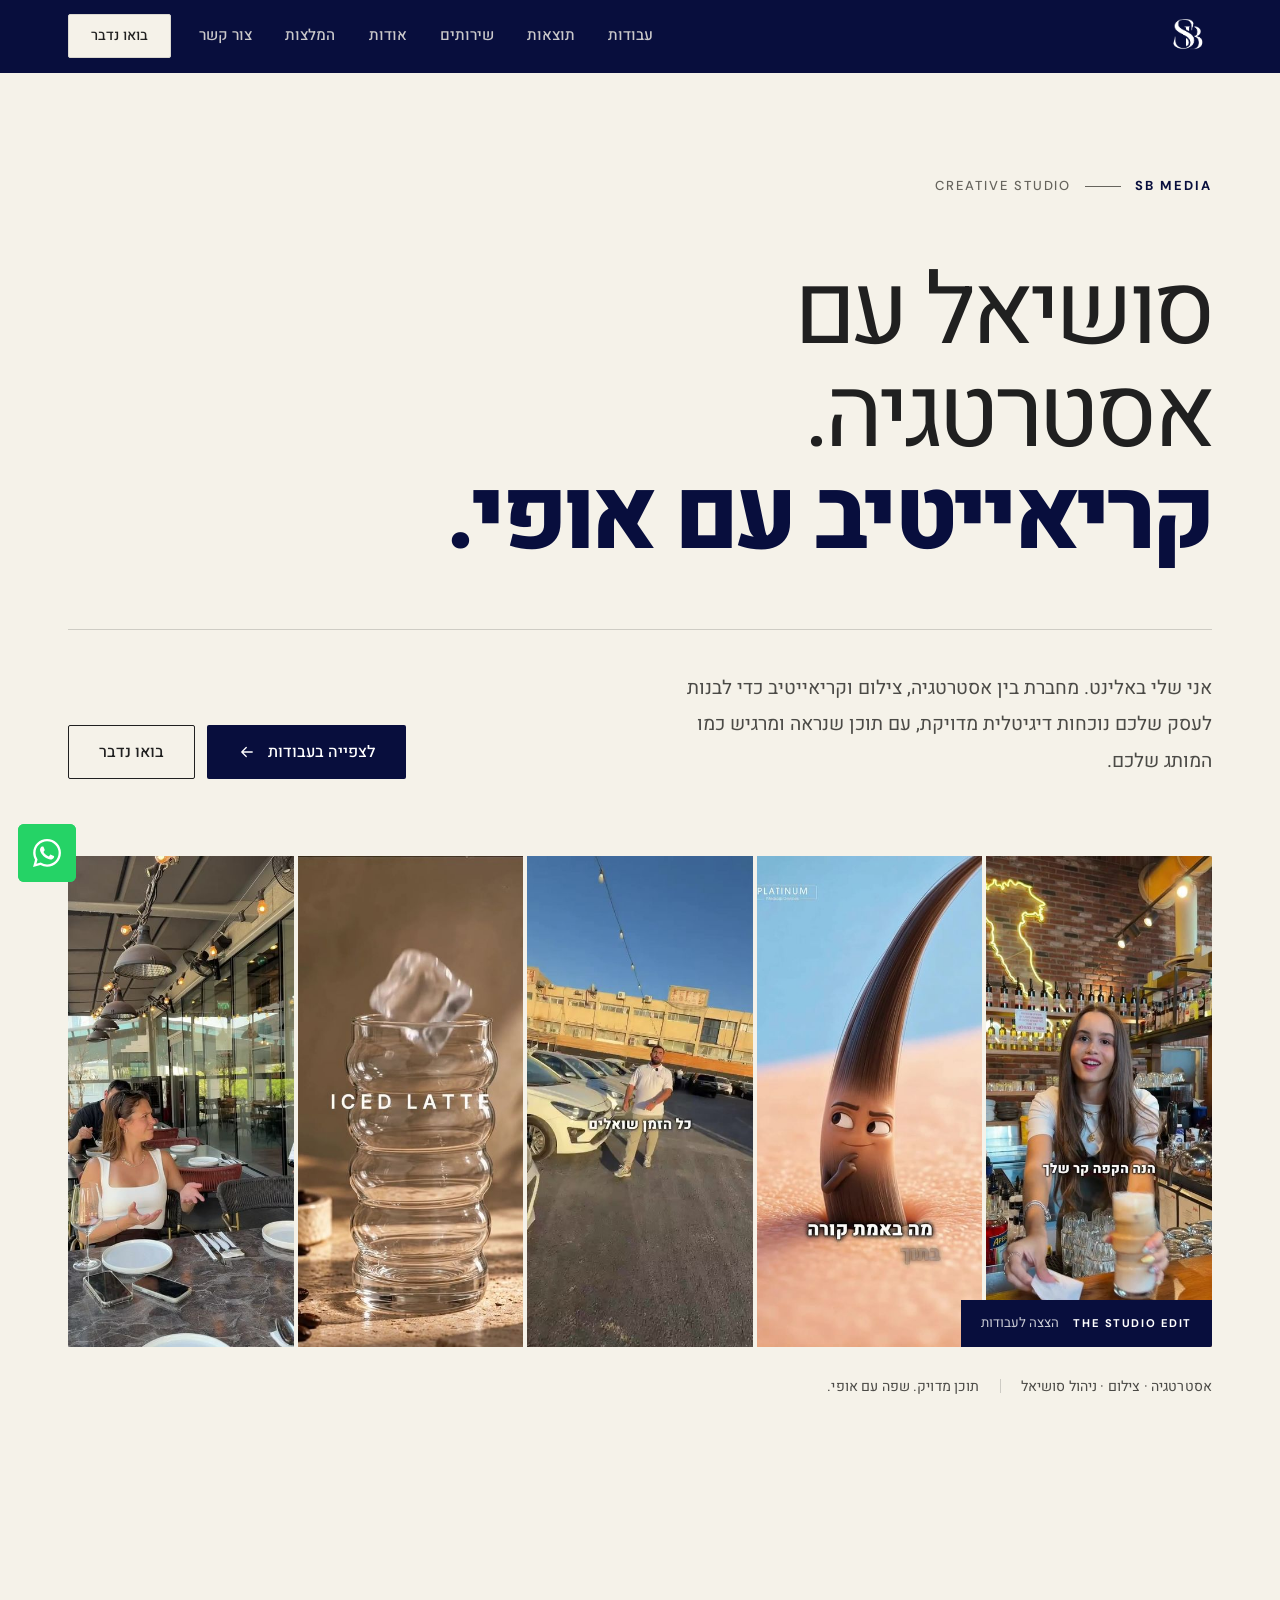
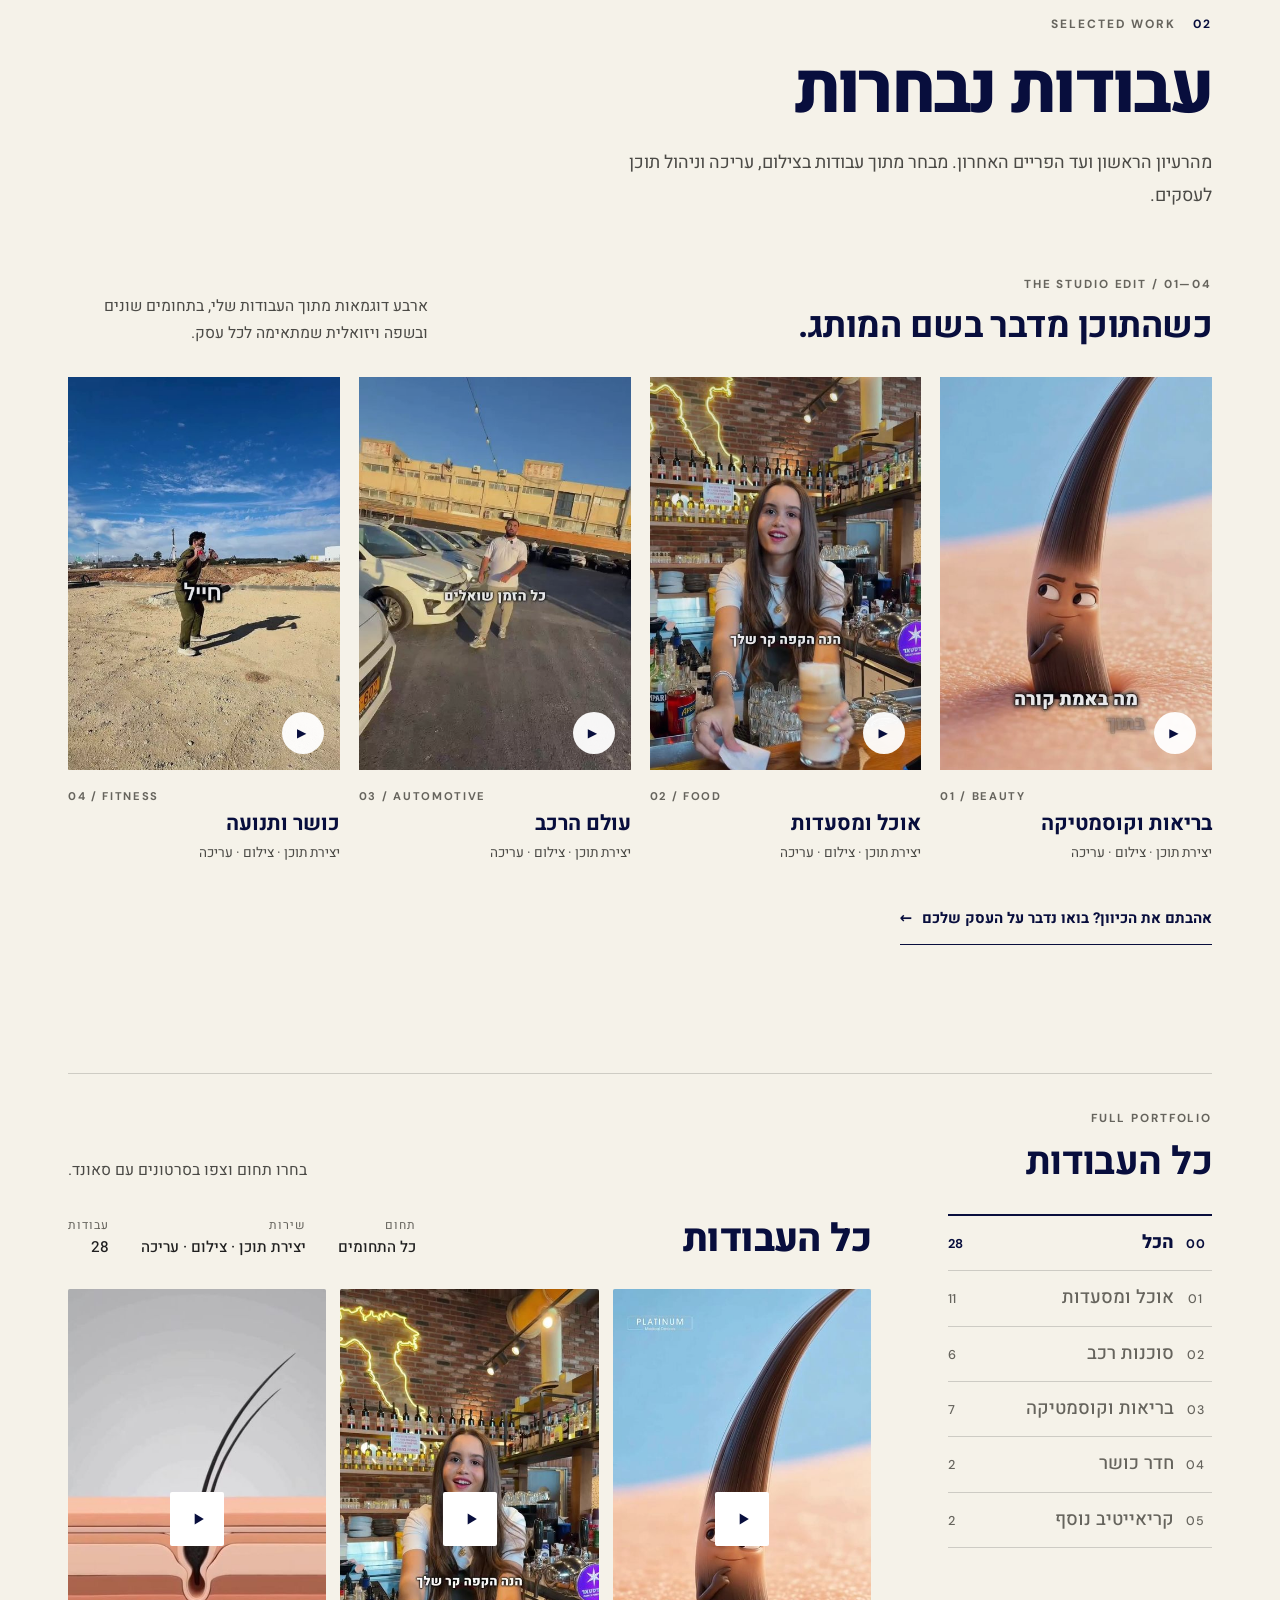
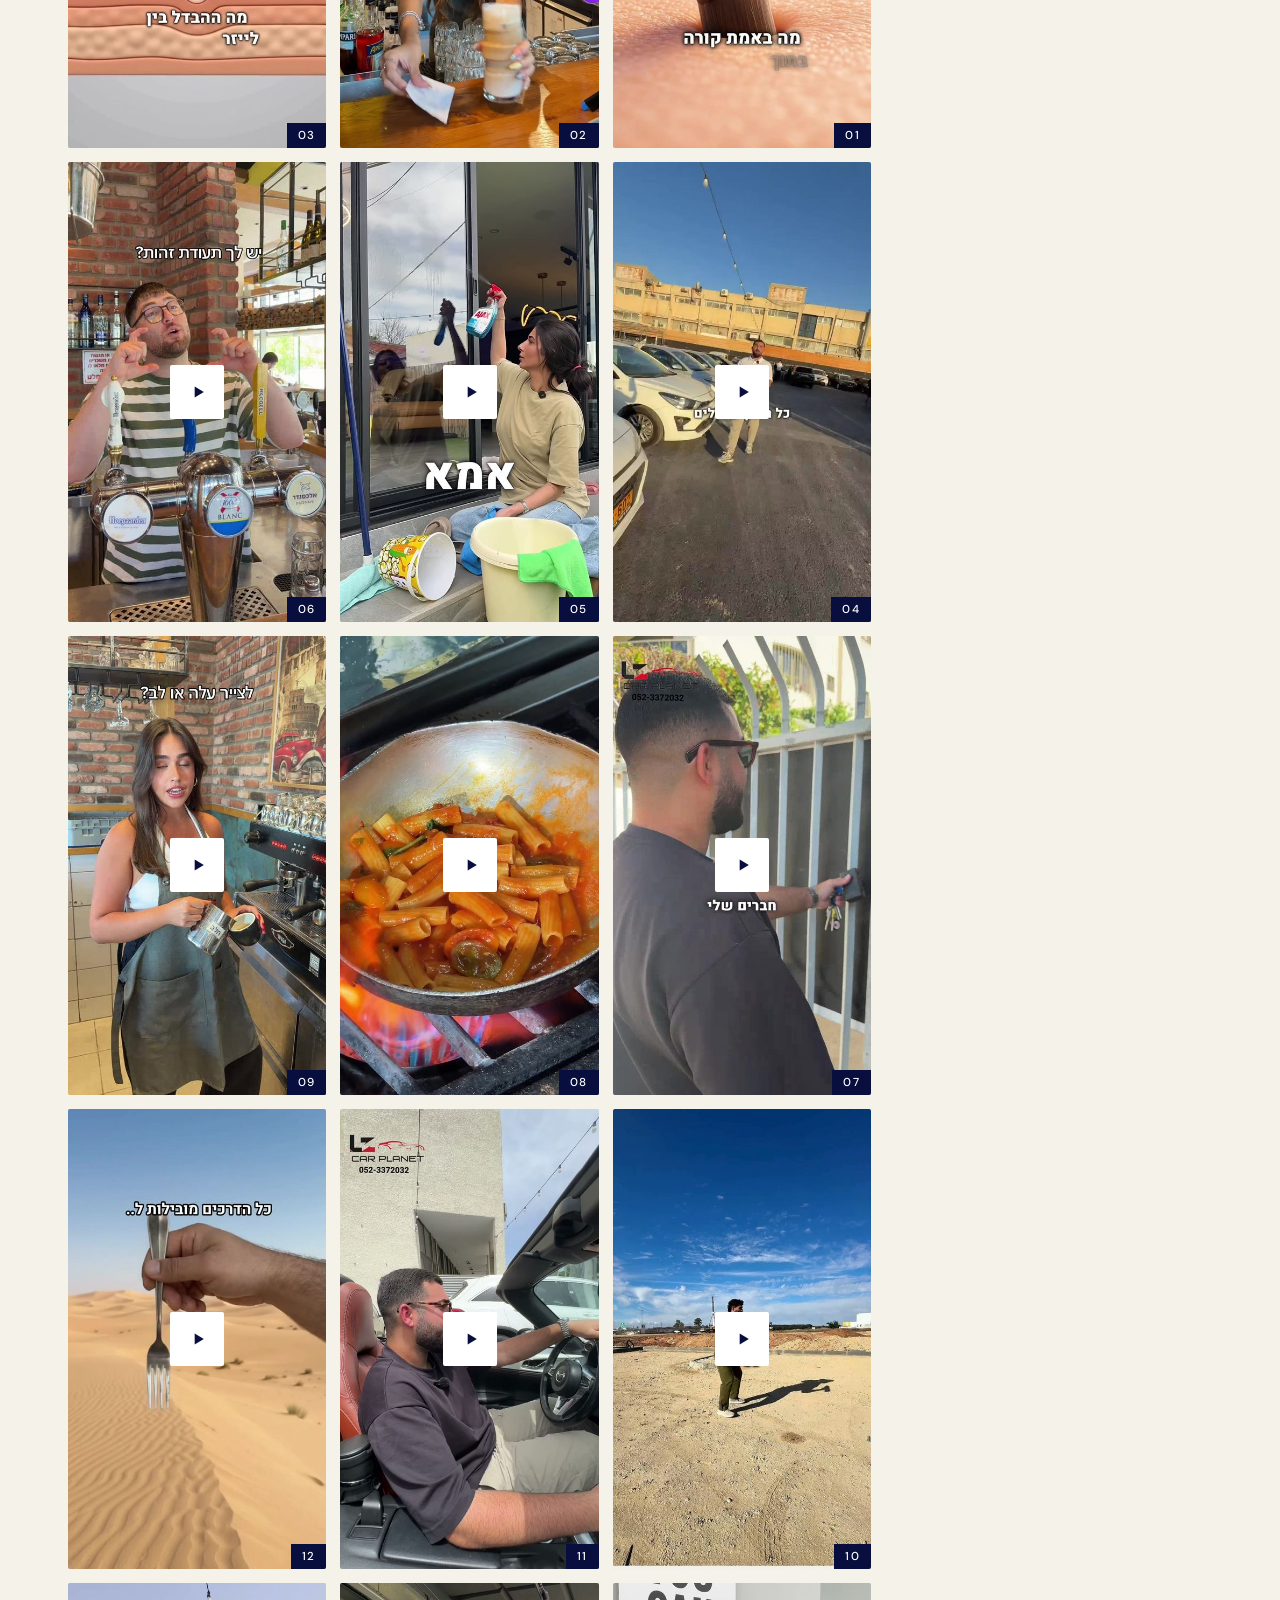
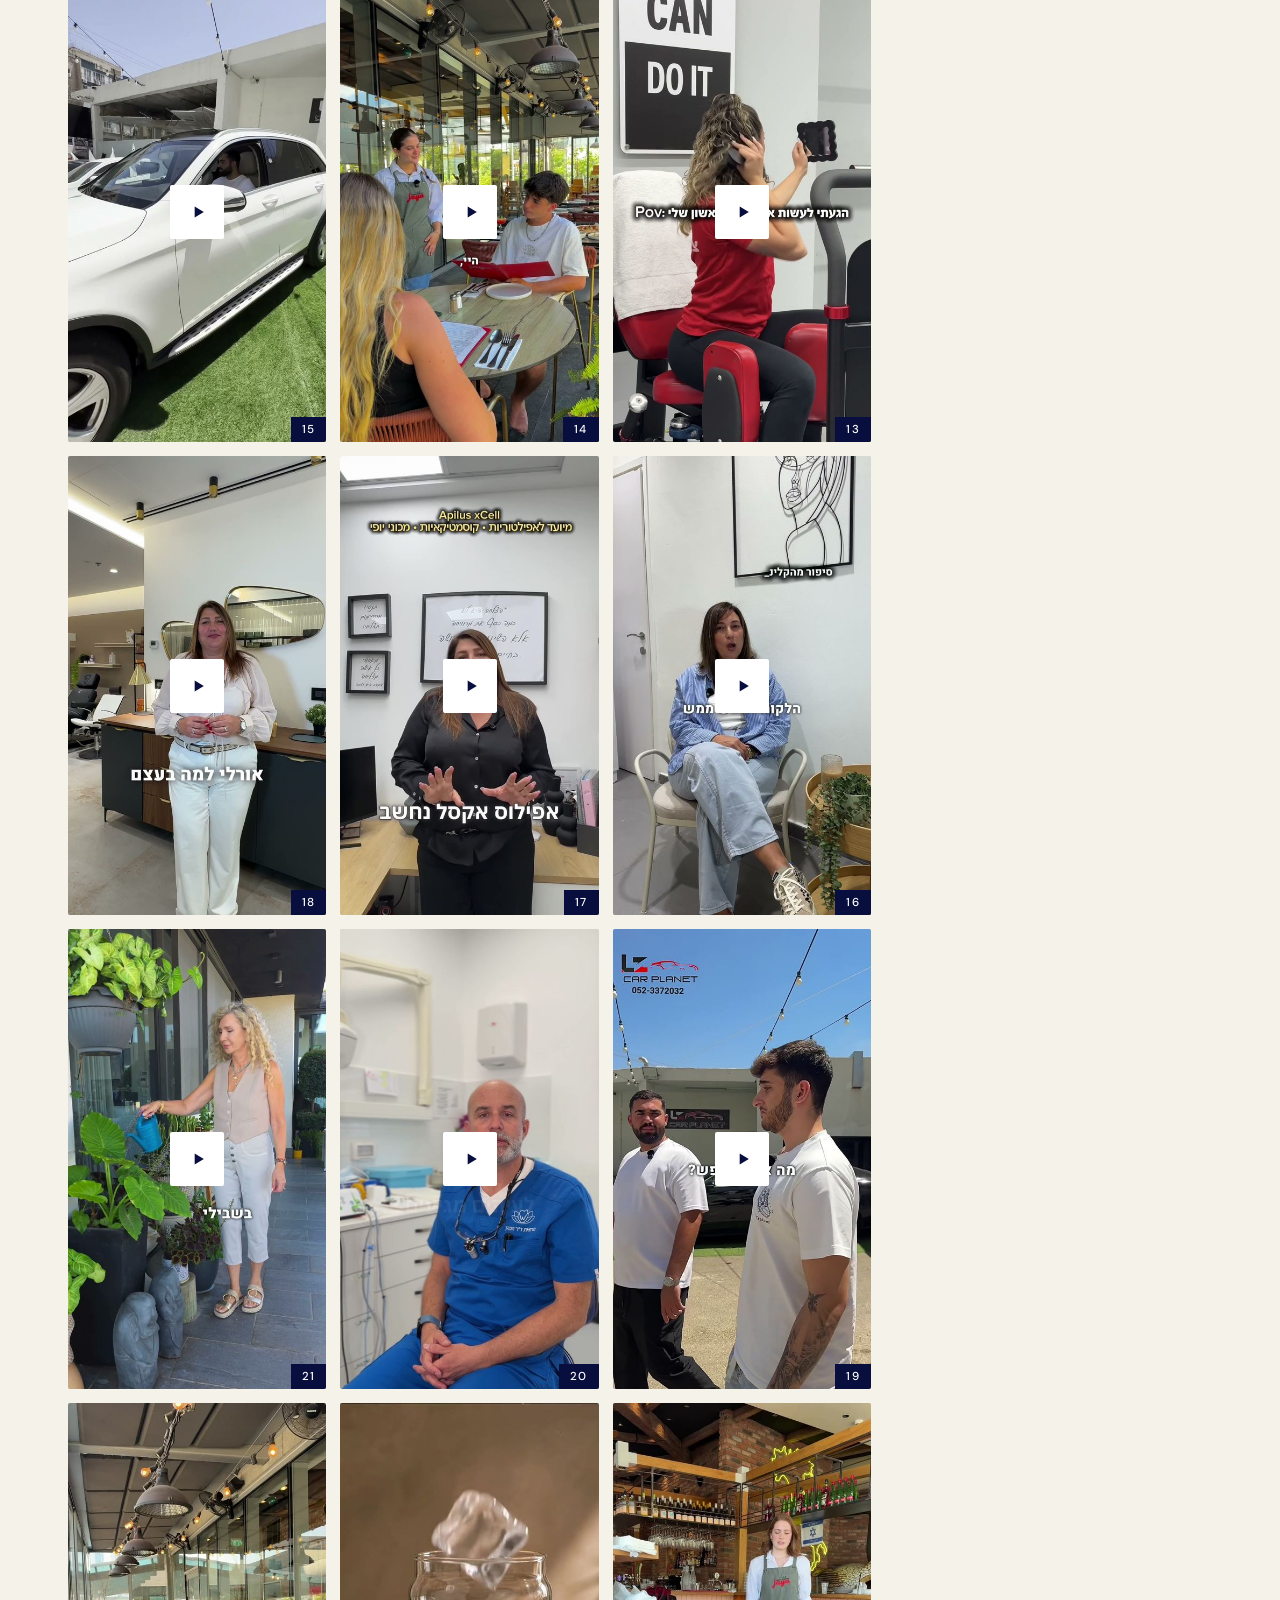
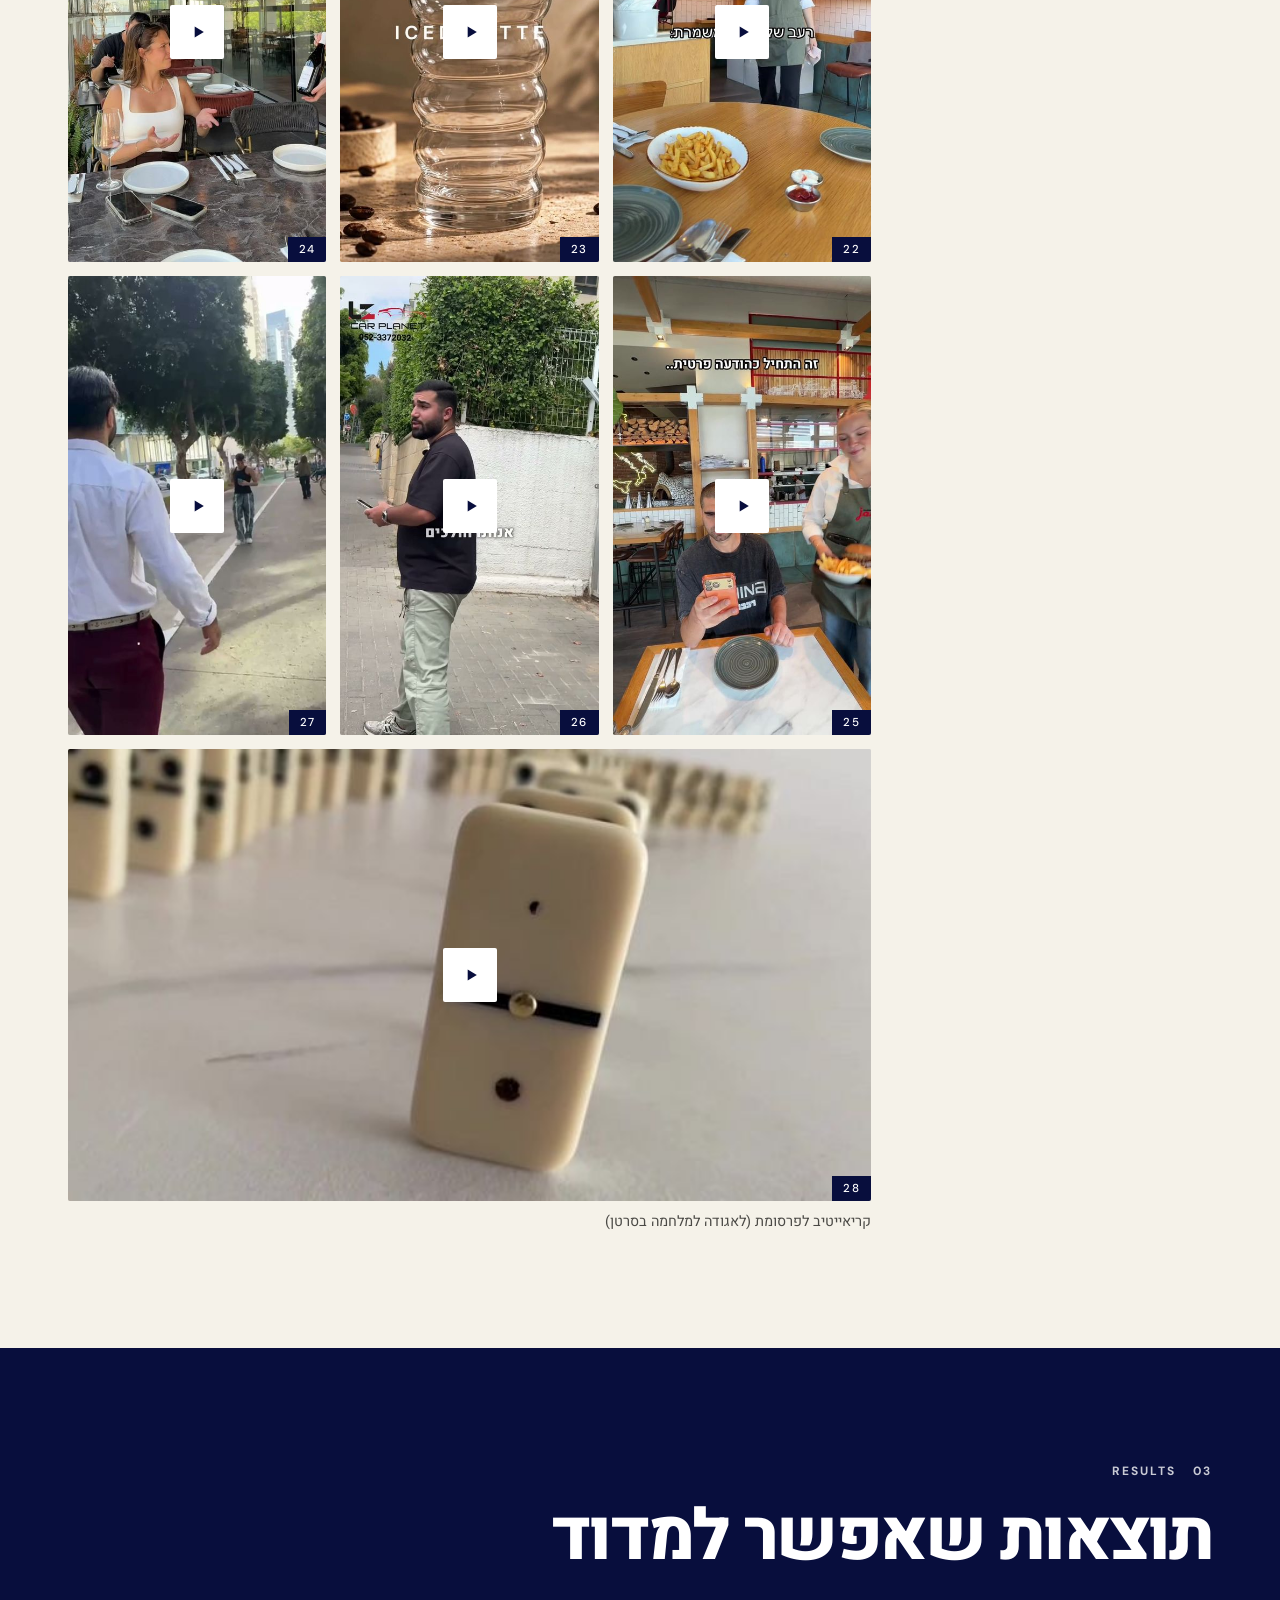
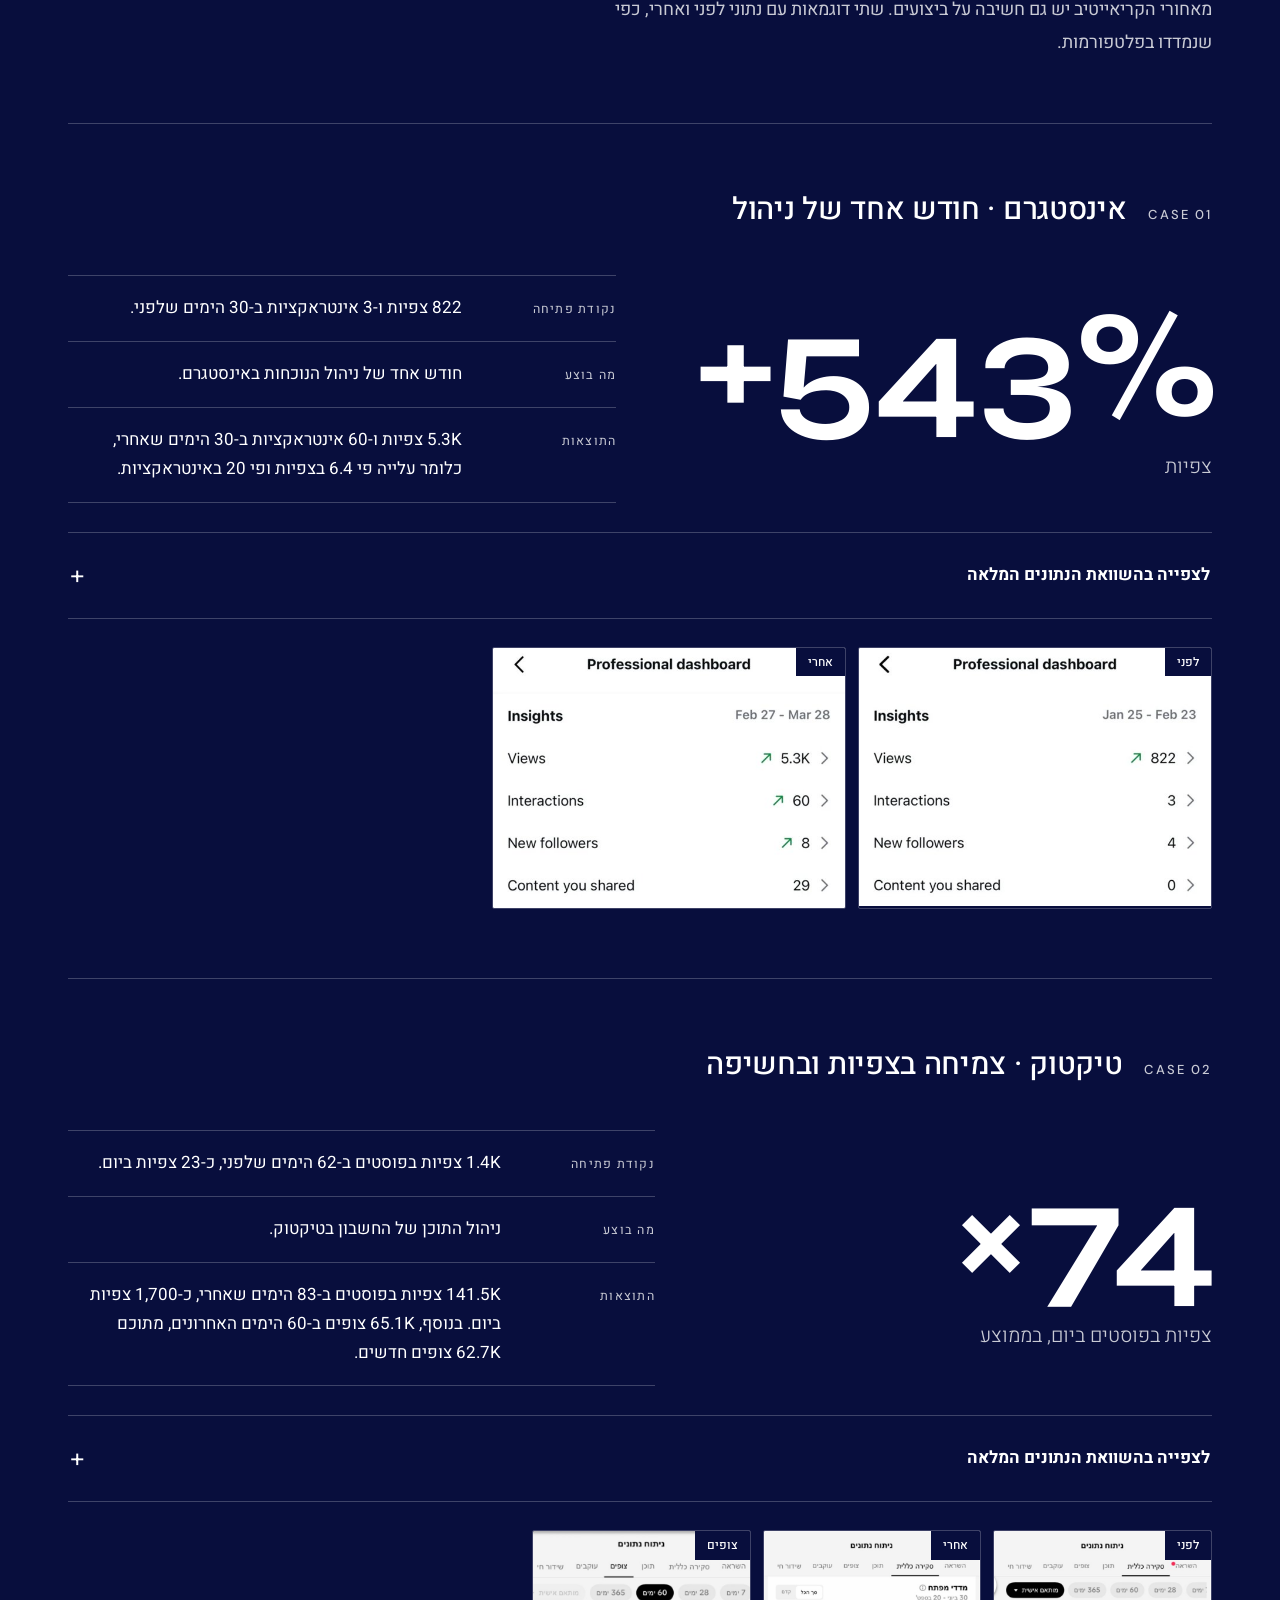
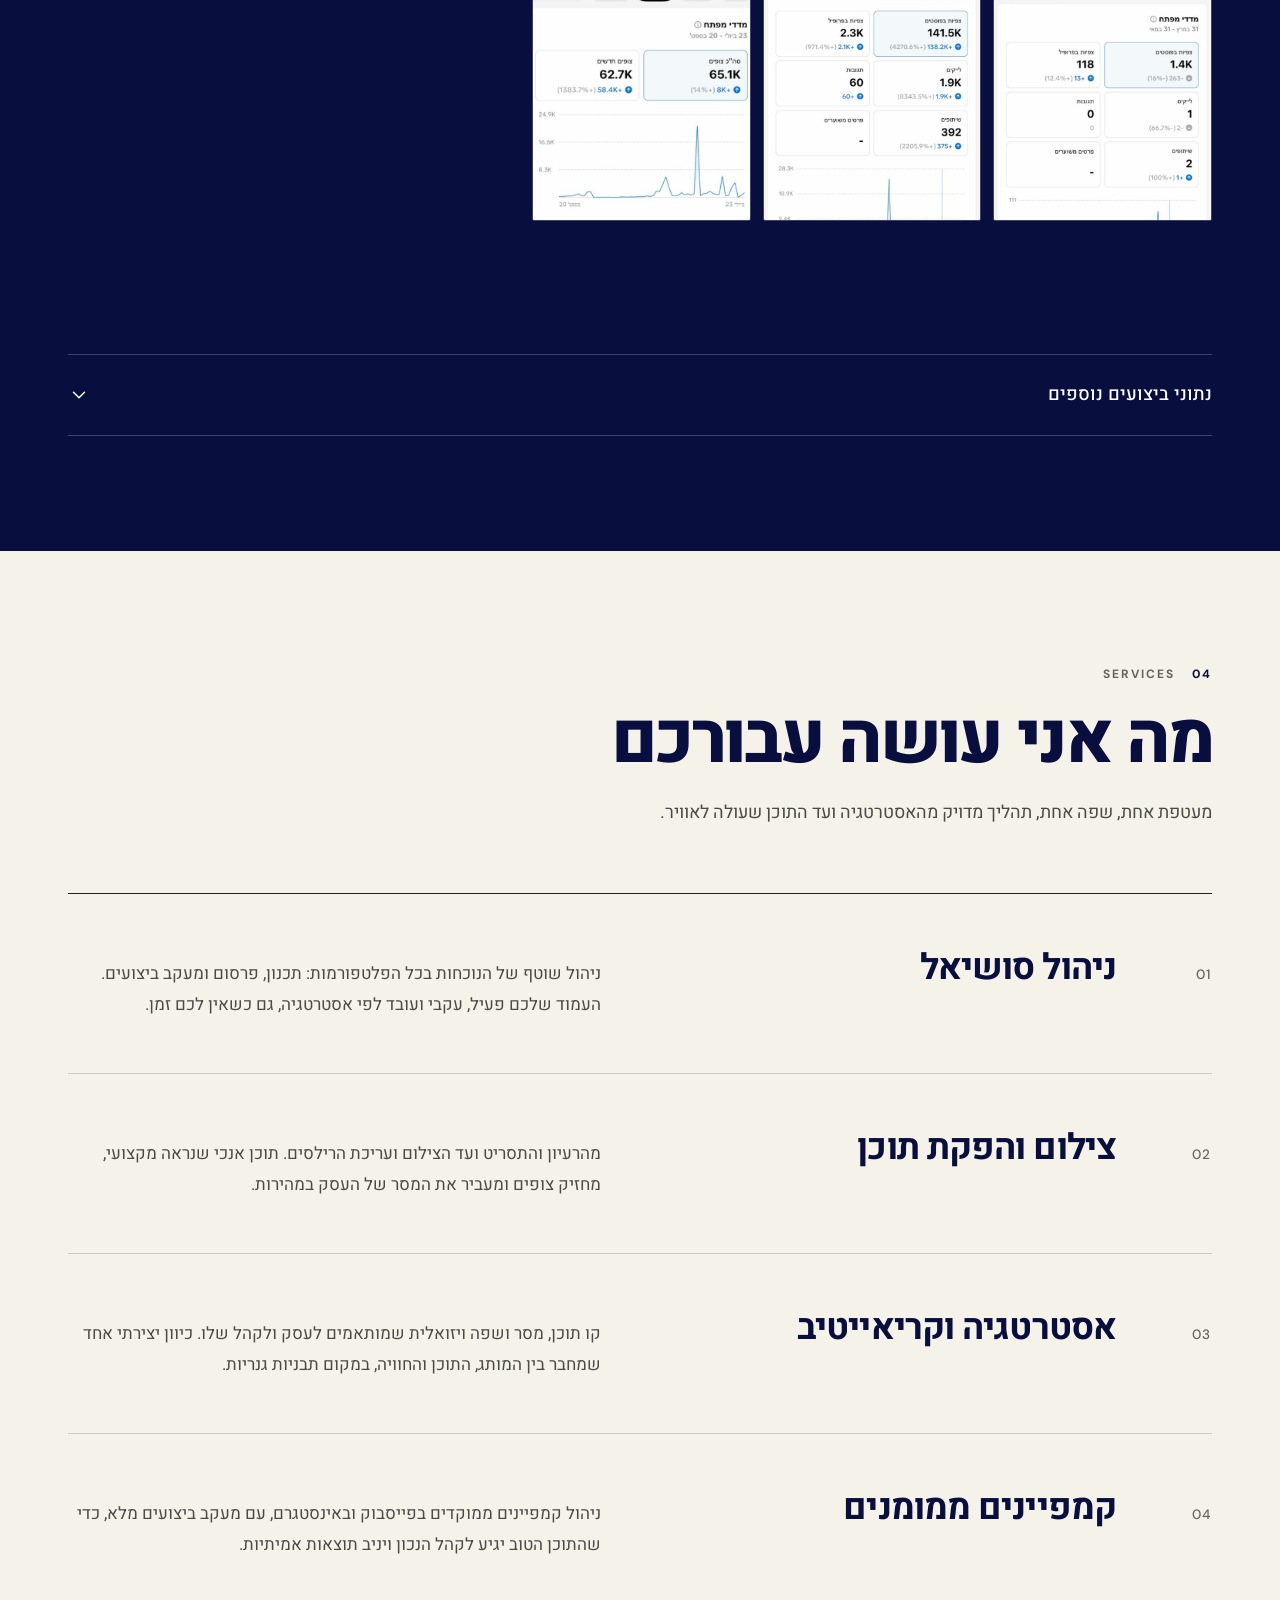
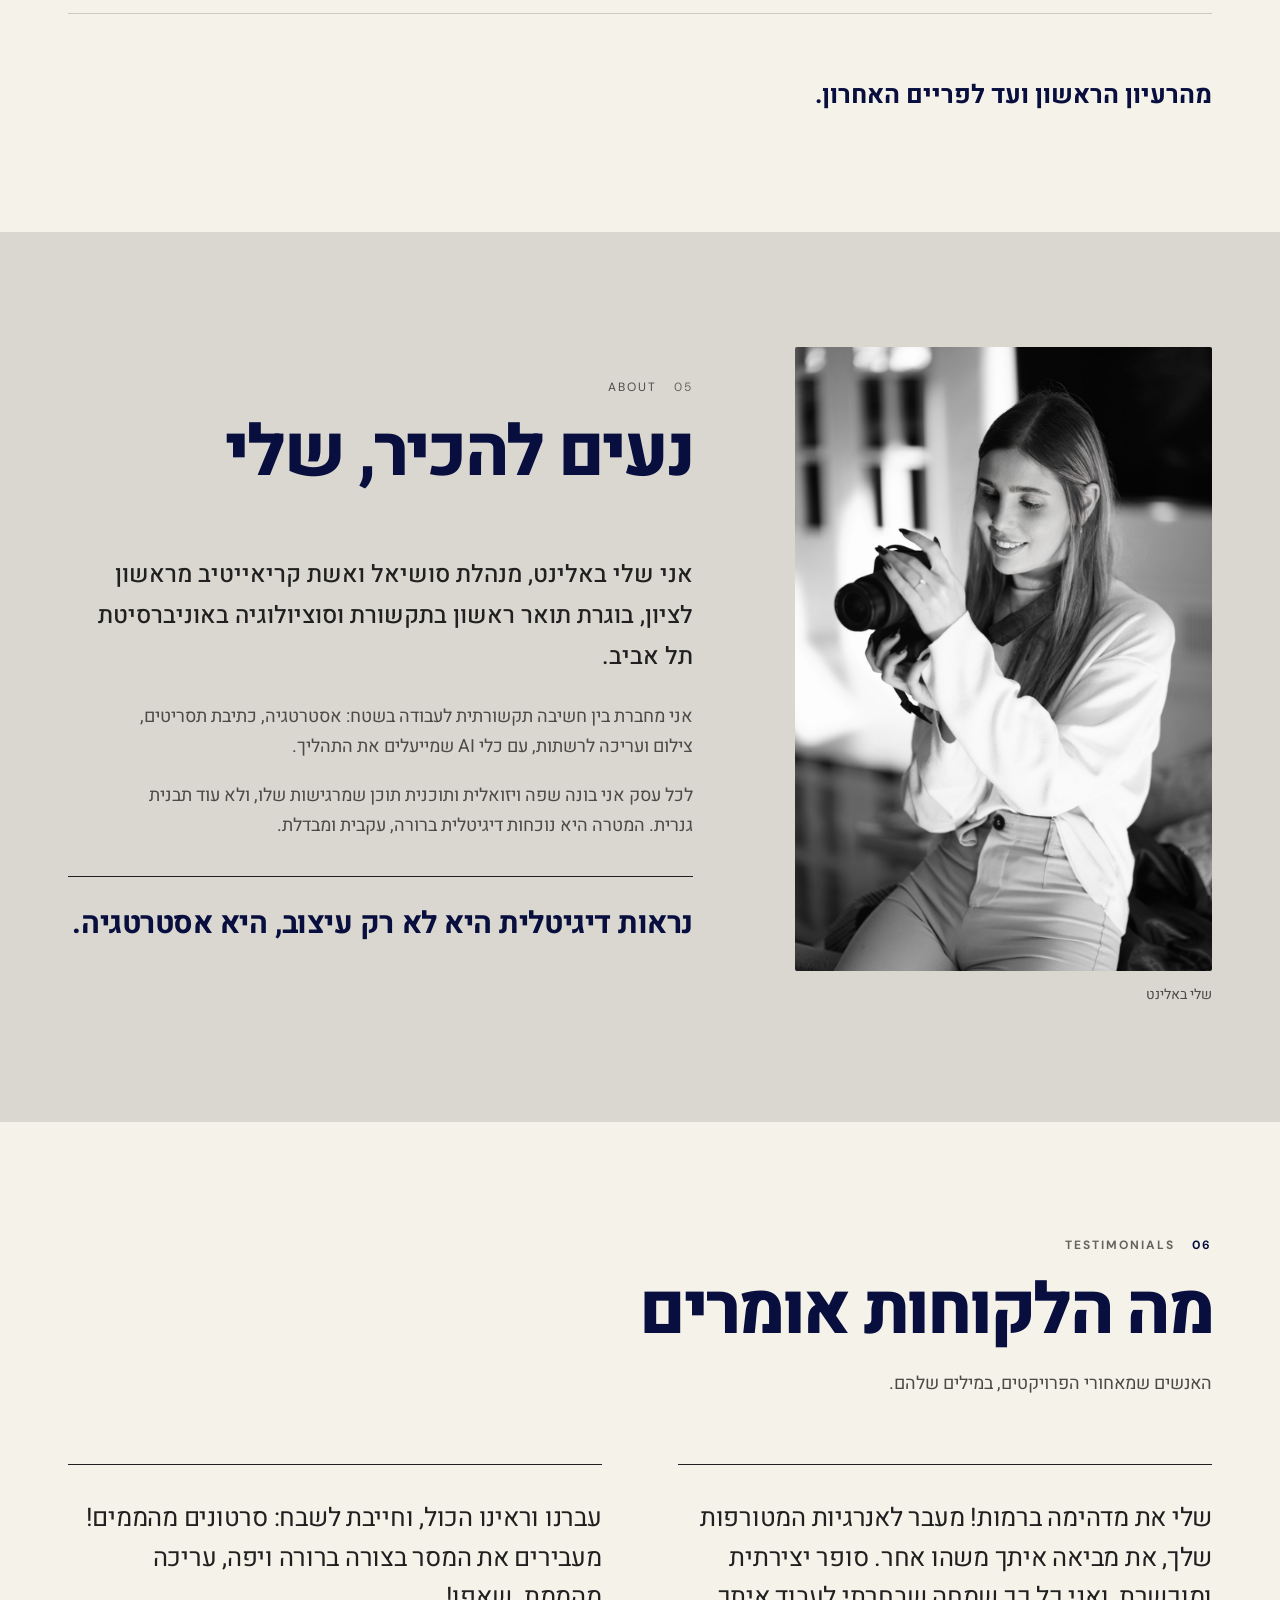
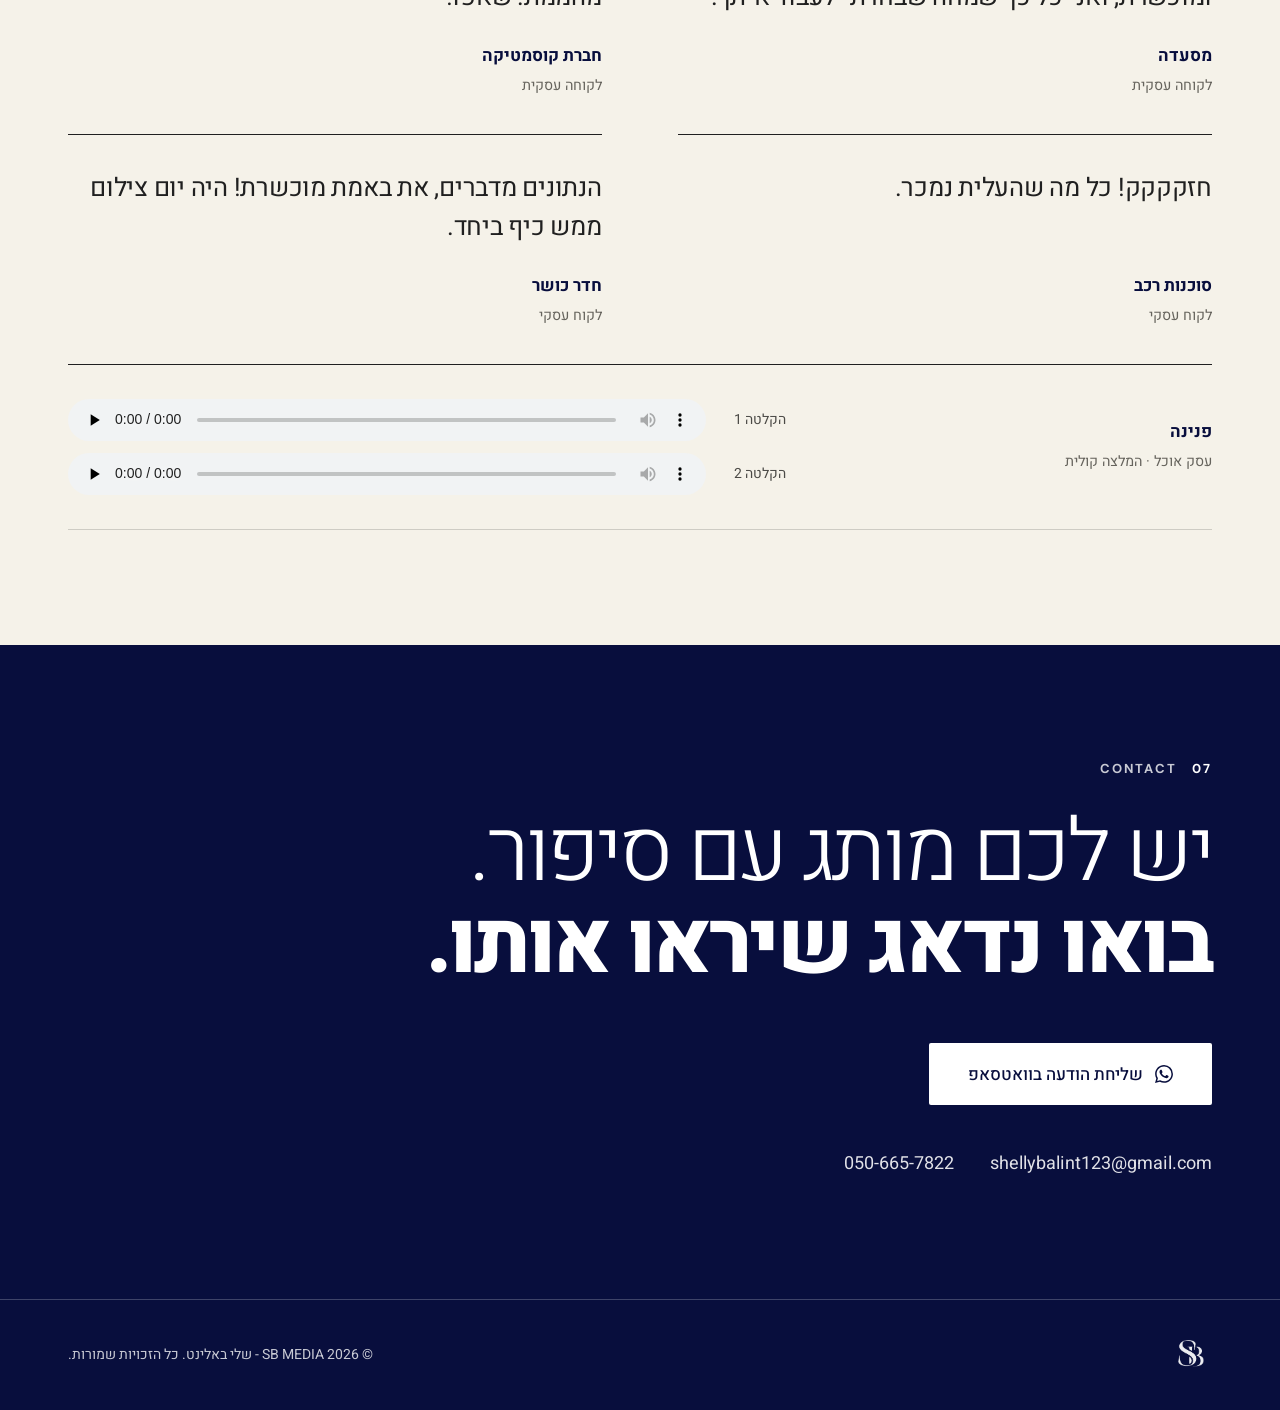
==== commit 48db509e: "WIP: click-to-play video lightbox rewrite (testing, not published) - Replay button at the end, clear" ====
--- a/index.html
+++ b/index.html
@@ -30,7 +30,7 @@
 <link rel="preload" href="assets/fonts/heebo-400-hebrew.woff2" as="font" type="font/woff2" crossorigin>
 <link rel="preload" href="assets/fonts/heebo-800-hebrew.woff2" as="font" type="font/woff2" crossorigin>
 <link rel="preload" href="assets/fonts/syne-700-latin.woff2" as="font" type="font/woff2" crossorigin>
-<link rel="stylesheet" href="styles.css?v=20261101-studio">
+<link rel="stylesheet" href="styles.css?v=20261101-player">
 <script>document.documentElement.classList.add('js');</script>
 </head>
 <body>
@@ -126,7 +126,7 @@
       <button class="tab" role="tab" id="tab-all" aria-controls="panel-all" aria-selected="true" tabindex="0" type="button">
         <span class="tab-num" aria-hidden="true">00</span>
         <span class="tab-name">הכל</span>
-        <span class="tab-count">29</span>
+        <span class="tab-count">28</span>
       </button>
       <button class="tab" role="tab" id="tab-food" aria-controls="panel-food" aria-selected="false" tabindex="-1" type="button">
         <span class="tab-num" aria-hidden="true">01</span>
@@ -151,7 +151,7 @@
       <button class="tab" role="tab" id="tab-creative" aria-controls="panel-creative" aria-selected="false" tabindex="-1" type="button">
         <span class="tab-num" aria-hidden="true">05</span>
         <span class="tab-name">קריאייטיב נוסף</span>
-        <span class="tab-count">3</span>
+        <span class="tab-count">2</span>
       </button>
         </div>
         <div class="work-panels">
@@ -161,213 +161,206 @@
           <dl class="project-meta">
             <div><dt>תחום</dt><dd>כל התחומים</dd></div>
             <div><dt>שירות</dt><dd>יצירת תוכן · צילום · עריכה</dd></div>
-            <div><dt>עבודות</dt><dd>29</dd></div>
+            <div><dt>עבודות</dt><dd>28</dd></div>
           </dl>
         </header>
         <ul class="vgrid vgrid-all">
           <li class="vitem" data-item>
-            <button class="vcard" type="button" data-video="public/videos/portfolio-new-10.mp4" data-thumb="public/videos/thumbs/portfolio-new-10.jpg" data-ratio="9 / 16" aria-label="סרטון 01 מתוך 29, כל העבודות - הפעלה">
+            <button class="vcard" type="button" data-video="public/videos/portfolio-new-10.mp4" data-thumb="public/videos/thumbs/portfolio-new-10.jpg" data-ratio="9 / 16" aria-label="סרטון 01 מתוך 28, כל העבודות - הפעלה">
               <img src="public/videos/thumbs/portfolio-new-10.jpg" width="480" height="853" loading="lazy" decoding="async" alt="">
               <span class="vplay" aria-hidden="true"><svg viewBox="0 0 24 24"><path d="M8 5.5v13l11-6.5z"/></svg></span>
               <span class="vnum" aria-hidden="true">01</span>
             </button>
           </li>
           <li class="vitem" data-item>
-            <button class="vcard" type="button" data-video="public/videos/portfolio-new-11.mp4" data-thumb="public/videos/thumbs/portfolio-new-11.jpg" data-ratio="9 / 16" aria-label="סרטון 02 מתוך 29, כל העבודות - הפעלה">
+            <button class="vcard" type="button" data-video="public/videos/portfolio-new-11.mp4" data-thumb="public/videos/thumbs/portfolio-new-11.jpg" data-ratio="9 / 16" aria-label="סרטון 02 מתוך 28, כל העבודות - הפעלה">
               <img src="public/videos/thumbs/portfolio-new-11.jpg" width="480" height="853" loading="lazy" decoding="async" alt="">
               <span class="vplay" aria-hidden="true"><svg viewBox="0 0 24 24"><path d="M8 5.5v13l11-6.5z"/></svg></span>
               <span class="vnum" aria-hidden="true">02</span>
             </button>
           </li>
           <li class="vitem" data-item>
-            <button class="vcard" type="button" data-video="public/videos/portfolio-new-12.mp4" data-thumb="public/videos/thumbs/portfolio-new-12.jpg" data-ratio="9 / 16" aria-label="סרטון 03 מתוך 29, כל העבודות - הפעלה">
+            <button class="vcard" type="button" data-video="public/videos/portfolio-new-12.mp4" data-thumb="public/videos/thumbs/portfolio-new-12.jpg" data-ratio="9 / 16" aria-label="סרטון 03 מתוך 28, כל העבודות - הפעלה">
               <img src="public/videos/thumbs/portfolio-new-12.jpg" width="480" height="853" loading="lazy" decoding="async" alt="">
               <span class="vplay" aria-hidden="true"><svg viewBox="0 0 24 24"><path d="M8 5.5v13l11-6.5z"/></svg></span>
               <span class="vnum" aria-hidden="true">03</span>
             </button>
           </li>
           <li class="vitem" data-item>
-            <button class="vcard" type="button" data-video="public/videos/portfolio-new-13.mp4" data-thumb="public/videos/thumbs/portfolio-new-13.jpg" data-ratio="9 / 16" aria-label="סרטון 04 מתוך 29, כל העבודות - הפעלה">
+            <button class="vcard" type="button" data-video="public/videos/portfolio-new-13.mp4" data-thumb="public/videos/thumbs/portfolio-new-13.jpg" data-ratio="9 / 16" aria-label="סרטון 04 מתוך 28, כל העבודות - הפעלה">
               <img src="public/videos/thumbs/portfolio-new-13.jpg" width="480" height="853" loading="lazy" decoding="async" alt="">
               <span class="vplay" aria-hidden="true"><svg viewBox="0 0 24 24"><path d="M8 5.5v13l11-6.5z"/></svg></span>
               <span class="vnum" aria-hidden="true">04</span>
             </button>
           </li>
           <li class="vitem" data-item>
-            <button class="vcard" type="button" data-video="public/videos/light/portfolio-01.mp4" data-thumb="public/videos/thumbs/portfolio-01.jpg" data-ratio="9 / 16" aria-label="סרטון 05 מתוך 29, כל העבודות - הפעלה">
+            <button class="vcard" type="button" data-video="public/videos/light/portfolio-01.mp4" data-thumb="public/videos/thumbs/portfolio-01.jpg" data-ratio="9 / 16" aria-label="סרטון 05 מתוך 28, כל העבודות - הפעלה">
               <img src="public/videos/thumbs/portfolio-01.jpg" width="480" height="853" loading="lazy" decoding="async" alt="">
               <span class="vplay" aria-hidden="true"><svg viewBox="0 0 24 24"><path d="M8 5.5v13l11-6.5z"/></svg></span>
               <span class="vnum" aria-hidden="true">05</span>
             </button>
           </li>
           <li class="vitem" data-item>
-            <button class="vcard" type="button" data-video="public/videos/portfolio-new-07.mp4" data-thumb="public/videos/thumbs/portfolio-new-07.jpg" data-ratio="9 / 16" aria-label="סרטון 06 מתוך 29, כל העבודות - הפעלה">
+            <button class="vcard" type="button" data-video="public/videos/portfolio-new-07.mp4" data-thumb="public/videos/thumbs/portfolio-new-07.jpg" data-ratio="9 / 16" aria-label="סרטון 06 מתוך 28, כל העבודות - הפעלה">
               <img src="public/videos/thumbs/portfolio-new-07.jpg" width="480" height="853" loading="lazy" decoding="async" alt="">
               <span class="vplay" aria-hidden="true"><svg viewBox="0 0 24 24"><path d="M8 5.5v13l11-6.5z"/></svg></span>
               <span class="vnum" aria-hidden="true">06</span>
             </button>
           </li>
           <li class="vitem" data-item>
-            <button class="vcard" type="button" data-video="public/videos/light/portfolio-new-03.mp4" data-thumb="public/videos/thumbs/portfolio-new-03.jpg" data-ratio="9 / 16" aria-label="סרטון 07 מתוך 29, כל העבודות - הפעלה">
+            <button class="vcard" type="button" data-video="public/videos/light/portfolio-new-03.mp4" data-thumb="public/videos/thumbs/portfolio-new-03.jpg" data-ratio="9 / 16" aria-label="סרטון 07 מתוך 28, כל העבודות - הפעלה">
               <img src="public/videos/thumbs/portfolio-new-03.jpg" width="480" height="853" loading="lazy" decoding="async" alt="">
               <span class="vplay" aria-hidden="true"><svg viewBox="0 0 24 24"><path d="M8 5.5v13l11-6.5z"/></svg></span>
               <span class="vnum" aria-hidden="true">07</span>
             </button>
           </li>
           <li class="vitem" data-item>
-            <button class="vcard" type="button" data-video="public/videos/portfolio-new-17.mp4" data-thumb="public/videos/thumbs/portfolio-new-17.jpg" data-ratio="9 / 16" aria-label="סרטון 08 מתוך 29, כל העבודות - הפעלה">
+            <button class="vcard" type="button" data-video="public/videos/portfolio-new-17.mp4" data-thumb="public/videos/thumbs/portfolio-new-17.jpg" data-ratio="9 / 16" aria-label="סרטון 08 מתוך 28, כל העבודות - הפעלה">
               <img src="public/videos/thumbs/portfolio-new-17.jpg" width="480" height="853" loading="lazy" decoding="async" alt="">
               <span class="vplay" aria-hidden="true"><svg viewBox="0 0 24 24"><path d="M8 5.5v13l11-6.5z"/></svg></span>
               <span class="vnum" aria-hidden="true">08</span>
             </button>
           </li>
           <li class="vitem" data-item>
-            <button class="vcard" type="button" data-video="public/videos/portfolio-new-09.mp4" data-thumb="public/videos/thumbs/portfolio-new-09.jpg" data-ratio="9 / 16" aria-label="סרטון 09 מתוך 29, כל העבודות - הפעלה">
+            <button class="vcard" type="button" data-video="public/videos/portfolio-new-09.mp4" data-thumb="public/videos/thumbs/portfolio-new-09.jpg" data-ratio="9 / 16" aria-label="סרטון 09 מתוך 28, כל העבודות - הפעלה">
               <img src="public/videos/thumbs/portfolio-new-09.jpg" width="480" height="853" loading="lazy" decoding="async" alt="">
               <span class="vplay" aria-hidden="true"><svg viewBox="0 0 24 24"><path d="M8 5.5v13l11-6.5z"/></svg></span>
               <span class="vnum" aria-hidden="true">09</span>
             </button>
           </li>
           <li class="vitem" data-item>
-            <button class="vcard" type="button" data-video="public/videos/light/portfolio-02.mp4" data-thumb="public/videos/thumbs/portfolio-02.jpg" data-ratio="9 / 16" aria-label="סרטון 10 מתוך 29, כל העבודות - הפעלה">
+            <button class="vcard" type="button" data-video="public/videos/light/portfolio-02.mp4" data-thumb="public/videos/thumbs/portfolio-02.jpg" data-ratio="9 / 16" aria-label="סרטון 10 מתוך 28, כל העבודות - הפעלה">
               <img src="public/videos/thumbs/portfolio-02.jpg" width="480" height="853" loading="lazy" decoding="async" alt="">
               <span class="vplay" aria-hidden="true"><svg viewBox="0 0 24 24"><path d="M8 5.5v13l11-6.5z"/></svg></span>
               <span class="vnum" aria-hidden="true">10</span>
             </button>
           </li>
           <li class="vitem" data-item>
-            <button class="vcard" type="button" data-video="public/videos/light/portfolio-03.mp4" data-thumb="public/videos/thumbs/portfolio-03.jpg" data-ratio="9 / 16" aria-label="סרטון 11 מתוך 29, כל העבודות - הפעלה">
+            <button class="vcard" type="button" data-video="public/videos/light/portfolio-03.mp4" data-thumb="public/videos/thumbs/portfolio-03.jpg" data-ratio="9 / 16" aria-label="סרטון 11 מתוך 28, כל העבודות - הפעלה">
               <img src="public/videos/thumbs/portfolio-03.jpg" width="480" height="853" loading="lazy" decoding="async" alt="">
               <span class="vplay" aria-hidden="true"><svg viewBox="0 0 24 24"><path d="M8 5.5v13l11-6.5z"/></svg></span>
               <span class="vnum" aria-hidden="true">11</span>
             </button>
           </li>
           <li class="vitem" data-item>
-            <button class="vcard" type="button" data-video="public/videos/portfolio-new-18.mp4" data-thumb="public/videos/thumbs/portfolio-new-18.jpg" data-ratio="9 / 16" aria-label="סרטון 12 מתוך 29, כל העבודות - הפעלה">
+            <button class="vcard" type="button" data-video="public/videos/portfolio-new-18.mp4" data-thumb="public/videos/thumbs/portfolio-new-18.jpg" data-ratio="9 / 16" aria-label="סרטון 12 מתוך 28, כל העבודות - הפעלה">
               <img src="public/videos/thumbs/portfolio-new-18.jpg" width="480" height="853" loading="lazy" decoding="async" alt="">
               <span class="vplay" aria-hidden="true"><svg viewBox="0 0 24 24"><path d="M8 5.5v13l11-6.5z"/></svg></span>
               <span class="vnum" aria-hidden="true">12</span>
             </button>
           </li>
           <li class="vitem" data-item>
-            <button class="vcard" type="button" data-video="public/videos/light/portfolio-04.mp4" data-thumb="public/videos/thumbs/portfolio-04.jpg" data-ratio="9 / 16" aria-label="סרטון 13 מתוך 29, כל העבודות - הפעלה">
+            <button class="vcard" type="button" data-video="public/videos/light/portfolio-04.mp4" data-thumb="public/videos/thumbs/portfolio-04.jpg" data-ratio="9 / 16" aria-label="סרטון 13 מתוך 28, כל העבודות - הפעלה">
               <img src="public/videos/thumbs/portfolio-04.jpg" width="480" height="853" loading="lazy" decoding="async" alt="">
               <span class="vplay" aria-hidden="true"><svg viewBox="0 0 24 24"><path d="M8 5.5v13l11-6.5z"/></svg></span>
               <span class="vnum" aria-hidden="true">13</span>
             </button>
           </li>
           <li class="vitem" data-item>
-            <button class="vcard" type="button" data-video="public/videos/light/portfolio-05.mp4" data-thumb="public/videos/thumbs/portfolio-05.jpg" data-ratio="9 / 16" aria-label="סרטון 14 מתוך 29, כל העבודות - הפעלה">
+            <button class="vcard" type="button" data-video="public/videos/light/portfolio-05.mp4" data-thumb="public/videos/thumbs/portfolio-05.jpg" data-ratio="9 / 16" aria-label="סרטון 14 מתוך 28, כל העבודות - הפעלה">
               <img src="public/videos/thumbs/portfolio-05.jpg" width="480" height="853" loading="lazy" decoding="async" alt="">
               <span class="vplay" aria-hidden="true"><svg viewBox="0 0 24 24"><path d="M8 5.5v13l11-6.5z"/></svg></span>
               <span class="vnum" aria-hidden="true">14</span>
             </button>
           </li>
           <li class="vitem" data-item>
-            <button class="vcard" type="button" data-video="public/videos/light/portfolio-06.mp4" data-thumb="public/videos/thumbs/portfolio-06.jpg" data-ratio="9 / 16" aria-label="סרטון 15 מתוך 29, כל העבודות - הפעלה">
+            <button class="vcard" type="button" data-video="public/videos/light/portfolio-06.mp4" data-thumb="public/videos/thumbs/portfolio-06.jpg" data-ratio="9 / 16" aria-label="סרטון 15 מתוך 28, כל העבודות - הפעלה">
               <img src="public/videos/thumbs/portfolio-06.jpg" width="480" height="853" loading="lazy" decoding="async" alt="">
               <span class="vplay" aria-hidden="true"><svg viewBox="0 0 24 24"><path d="M8 5.5v13l11-6.5z"/></svg></span>
               <span class="vnum" aria-hidden="true">15</span>
             </button>
           </li>
           <li class="vitem" data-item>
-            <button class="vcard" type="button" data-video="public/videos/light/portfolio-07.mp4" data-thumb="public/videos/thumbs/portfolio-07.jpg" data-ratio="9 / 16" aria-label="סרטון 16 מתוך 29, כל העבודות - הפעלה">
+            <button class="vcard" type="button" data-video="public/videos/light/portfolio-07.mp4" data-thumb="public/videos/thumbs/portfolio-07.jpg" data-ratio="9 / 16" aria-label="סרטון 16 מתוך 28, כל העבודות - הפעלה">
               <img src="public/videos/thumbs/portfolio-07.jpg" width="480" height="853" loading="lazy" decoding="async" alt="">
               <span class="vplay" aria-hidden="true"><svg viewBox="0 0 24 24"><path d="M8 5.5v13l11-6.5z"/></svg></span>
               <span class="vnum" aria-hidden="true">16</span>
             </button>
           </li>
           <li class="vitem" data-item>
-            <button class="vcard" type="button" data-video="public/videos/light/portfolio-08.mp4" data-thumb="public/videos/thumbs/portfolio-08.jpg" data-ratio="9 / 16" aria-label="סרטון 17 מתוך 29, כל העבודות - הפעלה">
+            <button class="vcard" type="button" data-video="public/videos/light/portfolio-08.mp4" data-thumb="public/videos/thumbs/portfolio-08.jpg" data-ratio="9 / 16" aria-label="סרטון 17 מתוך 28, כל העבודות - הפעלה">
               <img src="public/videos/thumbs/portfolio-08.jpg" width="480" height="853" loading="lazy" decoding="async" alt="">
               <span class="vplay" aria-hidden="true"><svg viewBox="0 0 24 24"><path d="M8 5.5v13l11-6.5z"/></svg></span>
               <span class="vnum" aria-hidden="true">17</span>
             </button>
           </li>
           <li class="vitem" data-item>
-            <button class="vcard" type="button" data-video="public/videos/light/portfolio-09.mp4" data-thumb="public/videos/thumbs/portfolio-09.jpg" data-ratio="9 / 16" aria-label="סרטון 18 מתוך 29, כל העבודות - הפעלה">
+            <button class="vcard" type="button" data-video="public/videos/light/portfolio-09.mp4" data-thumb="public/videos/thumbs/portfolio-09.jpg" data-ratio="9 / 16" aria-label="סרטון 18 מתוך 28, כל העבודות - הפעלה">
               <img src="public/videos/thumbs/portfolio-09.jpg" width="480" height="853" loading="lazy" decoding="async" alt="">
               <span class="vplay" aria-hidden="true"><svg viewBox="0 0 24 24"><path d="M8 5.5v13l11-6.5z"/></svg></span>
               <span class="vnum" aria-hidden="true">18</span>
             </button>
           </li>
           <li class="vitem" data-item>
-            <button class="vcard" type="button" data-video="public/videos/light/portfolio-10.mp4" data-thumb="public/videos/thumbs/portfolio-10.jpg" data-ratio="9 / 16" aria-label="סרטון 19 מתוך 29, כל העבודות - הפעלה">
+            <button class="vcard" type="button" data-video="public/videos/light/portfolio-10.mp4" data-thumb="public/videos/thumbs/portfolio-10.jpg" data-ratio="9 / 16" aria-label="סרטון 19 מתוך 28, כל העבודות - הפעלה">
               <img src="public/videos/thumbs/portfolio-10.jpg" width="480" height="853" loading="lazy" decoding="async" alt="">
               <span class="vplay" aria-hidden="true"><svg viewBox="0 0 24 24"><path d="M8 5.5v13l11-6.5z"/></svg></span>
               <span class="vnum" aria-hidden="true">19</span>
             </button>
           </li>
           <li class="vitem" data-item>
-            <button class="vcard" type="button" data-video="public/videos/light/portfolio-11.mp4" data-thumb="public/videos/thumbs/portfolio-11.jpg" data-ratio="9 / 16" aria-label="סרטון 20 מתוך 29, כל העבודות - הפעלה">
+            <button class="vcard" type="button" data-video="public/videos/light/portfolio-11.mp4" data-thumb="public/videos/thumbs/portfolio-11.jpg" data-ratio="9 / 16" aria-label="סרטון 20 מתוך 28, כל העבודות - הפעלה">
               <img src="public/videos/thumbs/portfolio-11.jpg" width="480" height="853" loading="lazy" decoding="async" alt="">
               <span class="vplay" aria-hidden="true"><svg viewBox="0 0 24 24"><path d="M8 5.5v13l11-6.5z"/></svg></span>
               <span class="vnum" aria-hidden="true">20</span>
             </button>
           </li>
           <li class="vitem" data-item>
-            <button class="vcard" type="button" data-video="public/videos/light/portfolio-12.mp4" data-thumb="public/videos/thumbs/portfolio-12.jpg" data-ratio="9 / 16" aria-label="סרטון 21 מתוך 29, כל העבודות - הפעלה">
+            <button class="vcard" type="button" data-video="public/videos/light/portfolio-12.mp4" data-thumb="public/videos/thumbs/portfolio-12.jpg" data-ratio="9 / 16" aria-label="סרטון 21 מתוך 28, כל העבודות - הפעלה">
               <img src="public/videos/thumbs/portfolio-12.jpg" width="480" height="853" loading="lazy" decoding="async" alt="">
               <span class="vplay" aria-hidden="true"><svg viewBox="0 0 24 24"><path d="M8 5.5v13l11-6.5z"/></svg></span>
               <span class="vnum" aria-hidden="true">21</span>
             </button>
           </li>
           <li class="vitem" data-item>
-            <button class="vcard" type="button" data-video="public/videos/portfolio-new-15.mp4" data-thumb="public/videos/thumbs/portfolio-new-15.jpg" data-ratio="9 / 16" aria-label="סרטון 22 מתוך 29, כל העבודות - הפעלה">
+            <button class="vcard" type="button" data-video="public/videos/portfolio-new-15.mp4" data-thumb="public/videos/thumbs/portfolio-new-15.jpg" data-ratio="9 / 16" aria-label="סרטון 22 מתוך 28, כל העבודות - הפעלה">
               <img src="public/videos/thumbs/portfolio-new-15.jpg" width="480" height="853" loading="lazy" decoding="async" alt="">
               <span class="vplay" aria-hidden="true"><svg viewBox="0 0 24 24"><path d="M8 5.5v13l11-6.5z"/></svg></span>
               <span class="vnum" aria-hidden="true">22</span>
             </button>
           </li>
           <li class="vitem" data-item>
-            <button class="vcard" type="button" data-video="public/videos/portfolio-new-14.mp4" data-thumb="public/videos/thumbs/portfolio-new-14.jpg" data-ratio="9 / 16" aria-label="סרטון 23 מתוך 29, כל העבודות - הפעלה">
+            <button class="vcard" type="button" data-video="public/videos/portfolio-new-14.mp4" data-thumb="public/videos/thumbs/portfolio-new-14.jpg" data-ratio="9 / 16" aria-label="סרטון 23 מתוך 28, כל העבודות - הפעלה">
               <img src="public/videos/thumbs/portfolio-new-14.jpg" width="480" height="853" loading="lazy" decoding="async" alt="">
               <span class="vplay" aria-hidden="true"><svg viewBox="0 0 24 24"><path d="M8 5.5v13l11-6.5z"/></svg></span>
               <span class="vnum" aria-hidden="true">23</span>
             </button>
           </li>
           <li class="vitem" data-item>
-            <button class="vcard" type="button" data-video="public/videos/portfolio-new-16.mp4" data-thumb="public/videos/thumbs/portfolio-new-16.jpg" data-ratio="9 / 16" aria-label="סרטון 24 מתוך 29, כל העבודות - הפעלה">
+            <button class="vcard" type="button" data-video="public/videos/portfolio-new-16.mp4" data-thumb="public/videos/thumbs/portfolio-new-16.jpg" data-ratio="9 / 16" aria-label="סרטון 24 מתוך 28, כל העבודות - הפעלה">
               <img src="public/videos/thumbs/portfolio-new-16.jpg" width="480" height="853" loading="lazy" decoding="async" alt="">
               <span class="vplay" aria-hidden="true"><svg viewBox="0 0 24 24"><path d="M8 5.5v13l11-6.5z"/></svg></span>
               <span class="vnum" aria-hidden="true">24</span>
             </button>
           </li>
           <li class="vitem" data-item>
-            <button class="vcard" type="button" data-video="public/videos/portfolio-new-19.mp4" data-thumb="public/videos/thumbs/portfolio-new-19.jpg" data-ratio="9 / 16" aria-label="סרטון 25 מתוך 29, כל העבודות - הפעלה">
+            <button class="vcard" type="button" data-video="public/videos/portfolio-new-19.mp4" data-thumb="public/videos/thumbs/portfolio-new-19.jpg" data-ratio="9 / 16" aria-label="סרטון 25 מתוך 28, כל העבודות - הפעלה">
               <img src="public/videos/thumbs/portfolio-new-19.jpg" width="480" height="853" loading="lazy" decoding="async" alt="">
               <span class="vplay" aria-hidden="true"><svg viewBox="0 0 24 24"><path d="M8 5.5v13l11-6.5z"/></svg></span>
               <span class="vnum" aria-hidden="true">25</span>
             </button>
           </li>
           <li class="vitem" data-item>
-            <button class="vcard" type="button" data-video="public/videos/light/portfolio-16.mp4" data-thumb="public/videos/thumbs/portfolio-16.jpg" data-ratio="9 / 16" aria-label="סרטון 26 מתוך 29, כל העבודות - הפעלה">
+            <button class="vcard" type="button" data-video="public/videos/light/portfolio-16.mp4" data-thumb="public/videos/thumbs/portfolio-16.jpg" data-ratio="9 / 16" aria-label="סרטון 26 מתוך 28, כל העבודות - הפעלה">
               <img src="public/videos/thumbs/portfolio-16.jpg" width="480" height="853" loading="lazy" decoding="async" alt="">
               <span class="vplay" aria-hidden="true"><svg viewBox="0 0 24 24"><path d="M8 5.5v13l11-6.5z"/></svg></span>
               <span class="vnum" aria-hidden="true">26</span>
             </button>
           </li>
           <li class="vitem" data-item>
-            <button class="vcard" type="button" data-video="public/videos/light/portfolio-17.mp4" data-thumb="public/videos/thumbs/portfolio-17.jpg" data-ratio="9 / 16" aria-label="סרטון 27 מתוך 29, כל העבודות - הפעלה">
+            <button class="vcard" type="button" data-video="public/videos/light/portfolio-17.mp4" data-thumb="public/videos/thumbs/portfolio-17.jpg" data-ratio="9 / 16" aria-label="סרטון 27 מתוך 28, כל העבודות - הפעלה">
               <img src="public/videos/thumbs/portfolio-17.jpg" width="480" height="853" loading="lazy" decoding="async" alt="">
               <span class="vplay" aria-hidden="true"><svg viewBox="0 0 24 24"><path d="M8 5.5v13l11-6.5z"/></svg></span>
               <span class="vnum" aria-hidden="true">27</span>
             </button>
           </li>
           <li class="vitem is-wide" data-item>
-            <button class="vcard" type="button" data-video="public/videos/portfolio-18.mp4" data-thumb="public/videos/thumbs/portfolio-18.jpg" data-ratio="16 / 9" aria-label="סרטון 28 מתוך 29, כל העבודות - הפעלה - קריאייטיב לפרסומת (לאגודה למלחמה בסרטן)">
+            <button class="vcard" type="button" data-video="public/videos/portfolio-18.mp4" data-thumb="public/videos/thumbs/portfolio-18.jpg" data-ratio="16 / 9" aria-label="סרטון 28 מתוך 28, כל העבודות - הפעלה - קריאייטיב לפרסומת (לאגודה למלחמה בסרטן)">
               <img src="public/videos/thumbs/portfolio-18.jpg" width="640" height="360" loading="lazy" decoding="async" alt="">
               <span class="vplay" aria-hidden="true"><svg viewBox="0 0 24 24"><path d="M8 5.5v13l11-6.5z"/></svg></span>
               <span class="vnum" aria-hidden="true">28</span>
             </button>
             <span class="vcap">קריאייטיב לפרסומת (לאגודה למלחמה בסרטן)</span>
-          </li>
-          <li class="vitem" data-item>
-            <button class="vcard" type="button" data-video="public/videos/portfolio-new-29.mp4" data-thumb="public/videos/thumbs/portfolio-new-29.jpg" data-ratio="9 / 16" aria-label="סרטון 29 מתוך 29, כל העבודות - הפעלה">
-              <img src="public/videos/thumbs/portfolio-new-29.jpg" width="480" height="853" loading="lazy" decoding="async" alt="">
-              <span class="vplay" aria-hidden="true"><svg viewBox="0 0 24 24"><path d="M8 5.5v13l11-6.5z"/></svg></span>
-              <span class="vnum" aria-hidden="true">29</span>
-            </button>
           </li>
         </ul>
       </div>
@@ -619,7 +612,7 @@
           <dl class="project-meta">
             <div><dt>תחום</dt><dd>פרסומות וקריאייטיב</dd></div>
             <div><dt>שירות</dt><dd>קריאייטיב לפרסומת · תוכן</dd></div>
-            <div><dt>עבודות</dt><dd>3</dd></div>
+            <div><dt>עבודות</dt><dd>2</dd></div>
           </dl>
         </header>
         <ul class="vgrid">
@@ -636,13 +629,6 @@
               <img src="public/videos/thumbs/portfolio-17.jpg" width="480" height="853" loading="lazy" decoding="async" alt="">
               <span class="vplay" aria-hidden="true"><svg viewBox="0 0 24 24"><path d="M8 5.5v13l11-6.5z"/></svg></span>
               <span class="vnum" aria-hidden="true">02</span>
-            </button>
-          </li>
-          <li class="vitem" data-item>
-            <button class="vcard" type="button" data-video="public/videos/portfolio-new-29.mp4" data-thumb="public/videos/thumbs/portfolio-new-29.jpg" data-ratio="9 / 16" aria-label="סרטון 03 מתוך 3, קריאייטיב נוסף - הפעלה">
-              <img src="public/videos/thumbs/portfolio-new-29.jpg" width="480" height="853" loading="lazy" decoding="async" alt="">
-              <span class="vplay" aria-hidden="true"><svg viewBox="0 0 24 24"><path d="M8 5.5v13l11-6.5z"/></svg></span>
-              <span class="vnum" aria-hidden="true">03</span>
             </button>
           </li>
         </ul>
@@ -875,10 +861,24 @@
   </a>
 </aside>
 
-<dialog class="lb" id="lightbox" aria-label="נגן וידאו">
+<dialog class="lb" id="lightbox" aria-label="נגן וידאו" aria-modal="true">
   <div class="lb-inner">
-    <button class="lb-close" type="button" aria-label="סגירה"><svg viewBox="0 0 24 24" aria-hidden="true"><path d="M6 6l12 12M18 6L6 18" stroke="currentColor" stroke-width="1.8" stroke-linecap="round" fill="none"/></svg></button>
-    <div class="lb-stage"><video id="lb-video" controls playsinline preload="auto"></video></div>
+    <button class="lb-close" type="button" aria-label="סגירה וחזרה לגלריה"><svg viewBox="0 0 24 24" aria-hidden="true"><path d="M6 6l12 12M18 6L6 18" stroke="currentColor" stroke-width="1.8" stroke-linecap="round" fill="none"/></svg><span>סגירה</span></button>
+    <div class="lb-tools">
+      <button class="lb-mute" type="button" aria-label="השתקה" aria-pressed="false"><svg viewBox="0 0 24 24" aria-hidden="true"><path d="M4 9v6h4l5 4V5L8 9H4z" fill="currentColor"/><path class="w" d="M16 9a4 4 0 010 6M18.5 6.5a8 8 0 010 11" fill="none" stroke="currentColor" stroke-width="1.8" stroke-linecap="round"/><path class="x" d="M16 9l5 6M21 9l-5 6" fill="none" stroke="currentColor" stroke-width="1.8" stroke-linecap="round"/></svg></button>
+      <button class="lb-full" type="button" aria-label="מסך מלא"><svg viewBox="0 0 24 24" aria-hidden="true"><path d="M4 9V4h5M20 9V4h-5M4 15v5h5M20 15v5h-5" fill="none" stroke="currentColor" stroke-width="1.8" stroke-linecap="round" stroke-linejoin="round"/></svg></button>
+    </div>
+    <div class="lb-stage">
+      <video id="lb-video" controls playsinline webkit-playsinline preload="auto" controlslist="nodownload noremoteplayback"></video>
+      <span class="lb-spinner" hidden aria-hidden="true"></span>
+      <div class="lb-overlay" hidden>
+        <button class="lb-overlay-btn" type="button" aria-label="הפעלה">
+          <svg class="i-play" viewBox="0 0 24 24" aria-hidden="true"><path d="M8 5.5v13l11-6.5z" fill="currentColor"/></svg>
+          <svg class="i-replay" viewBox="0 0 24 24" aria-hidden="true"><path d="M4.5 12a7.5 7.5 0 102.4-5.5M4.5 4.5V9H9" fill="none" stroke="currentColor" stroke-width="1.8" stroke-linecap="round" stroke-linejoin="round"/></svg>
+        </button>
+        <p class="lb-overlay-msg" role="status"></p>
+      </div>
+    </div>
     <div class="lb-bar">
       <button class="lb-prev" type="button" aria-label="הסרטון הקודם"><svg viewBox="0 0 24 24" aria-hidden="true"><path d="M9 5l7 7-7 7" fill="none" stroke="currentColor" stroke-width="1.8" stroke-linecap="round" stroke-linejoin="round"/></svg></button>
       <p class="lb-count" aria-live="polite"><span class="lb-title"></span> <span class="lb-pos" dir="ltr"></span></p>
@@ -887,6 +887,6 @@
   </div>
 </dialog>
 
-<script src="script.js?v=20261101-video-fix"></script>
+<script src="script.js?v=20261101-player"></script>
 </body>
 </html>
--- a/styles.css
+++ b/styles.css
@@ -415,25 +415,48 @@
 .wa-float:hover { transform: translateY(-3px); }
 @keyframes pulse { 0% { transform: scale(1); opacity: 0.5; } 70%, 100% { transform: scale(1.5); opacity: 0; } }
 
-/* ---------- Lightbox ---------- */
+/* ---------- Lightbox (click to play) ---------- */
 .lb { width: 100%; height: 100%; max-width: none; max-height: none; margin: 0; padding: 0; border: 0; background: transparent; color: #fff; }
+.lb[open] { display: block; position: fixed; inset: 0; z-index: 300; }              /* fallback for browsers without top-layer dialogs */
+.lb:not([open]) { display: none; }
 .lb::backdrop { background: rgba(8, 14, 61, 0.96); }
+.lb[open]:not(:modal) { background: rgba(8, 14, 61, 0.96); }
 .lb-inner { position: relative; height: 100%; display: flex; flex-direction: column; align-items: center; justify-content: center; gap: 16px; padding: max(16px, env(safe-area-inset-top)) 16px max(16px, env(safe-area-inset-bottom)); }
+.lb-stage { position: relative; }
 .lb-stage video {
   display: block; background: #000; border-radius: var(--r); aspect-ratio: 9 / 16;
-  height: min(78vh, 860px, calc(92vw * 16 / 9)); height: min(78dvh, 860px, calc(92vw * 16 / 9)); width: auto; max-width: 92vw;
-}
-.lb.is-wide .lb-stage video { aspect-ratio: 16 / 9; width: min(92vw, 1100px); height: auto; max-height: 78vh; max-height: 78dvh; }
+  height: min(74vh, 860px, calc(92vw * 16 / 9)); height: min(74dvh, 860px, calc(92vw * 16 / 9)); width: auto; max-width: 92vw;
+}
+.lb-stage video:focus { outline: none; }
+.lb.is-wide .lb-stage video { aspect-ratio: 16 / 9; width: min(92vw, 1100px); height: auto; max-height: 74vh; max-height: 74dvh; }
 .lb-bar { display: flex; align-items: center; gap: 22px; }
-.lb-bar button, .lb-close {
+.lb-bar button, .lb-close, .lb-tools button {
   width: 48px; height: 48px; display: grid; place-items: center; border-radius: var(--r); cursor: pointer; color: #fff;
   background: transparent; border: 1px solid rgba(255, 255, 255, 0.4); transition: background-color 0.3s, color 0.3s;
 }
-.lb-bar button:hover, .lb-close:hover { background: #fff; color: var(--navy); }
-.lb-bar svg, .lb-close svg { width: 22px; height: 22px; }
+.lb-bar button:hover, .lb-close:hover, .lb-tools button:hover { background: #fff; color: var(--navy); }
+.lb-bar svg, .lb-close svg, .lb-tools svg { width: 22px; height: 22px; }
 .lb-count { margin: 0; min-width: 130px; text-align: center; font-size: 0.9rem; color: var(--d-text); line-height: 1.3; }
 .lb-pos { display: block; font-family: var(--font-small); font-weight: 700; color: #fff; letter-spacing: 0.08em; }
-.lb-close { position: absolute; top: max(14px, env(safe-area-inset-top)); right: 14px; }
+.lb-close { position: absolute; top: max(14px, env(safe-area-inset-top)); right: 14px; width: auto; padding: 0 16px; display: inline-flex; align-items: center; gap: 8px; font: 500 0.95rem/1 var(--font-he); }
+.lb-tools { position: absolute; top: max(14px, env(safe-area-inset-top)); left: 14px; display: flex; gap: 10px; }
+.lb-mute .x { display: none; }
+.lb-mute[aria-pressed="true"] .x { display: block; }
+.lb-mute[aria-pressed="true"] .w { display: none; }
+.lb-spinner { position: absolute; top: 50%; left: 50%; width: 44px; height: 44px; margin: -22px 0 0 -22px; border: 2px solid rgba(255, 255, 255, 0.3); border-top-color: #fff; border-radius: 50%; animation: lb-spin 0.9s linear infinite; pointer-events: none; }
+@keyframes lb-spin { to { transform: rotate(360deg); } }
+.lb-overlay { position: absolute; inset: 0 0 56px; display: flex; flex-direction: column; align-items: center; justify-content: center; gap: 16px; background: rgba(8, 14, 61, 0.42); border-radius: var(--r); pointer-events: none; }
+.lb-overlay[hidden] { display: none; }
+.lb-overlay-btn {
+  pointer-events: auto; width: 84px; height: 84px; display: grid; place-items: center; border: 0; border-radius: var(--r);
+  background: #fff; color: var(--navy); cursor: pointer; transition: transform 0.35s var(--ease), background-color 0.3s;
+}
+.lb-overlay-btn:hover { background: var(--warm); transform: scale(1.06); }
+.lb-overlay-btn svg { width: 34px; height: 34px; }
+.lb-overlay-btn .i-replay { display: none; }
+.lb-overlay.is-replay .i-play { display: none; }
+.lb-overlay.is-replay .i-replay { display: block; }
+.lb-overlay-msg { margin: 0; padding: 0 20px; max-width: 28ch; text-align: center; font-size: 0.95rem; line-height: 1.5; color: #fff; }
 html.lb-open { overflow: hidden; }
 
 /* ---------- Reveal on scroll ---------- */
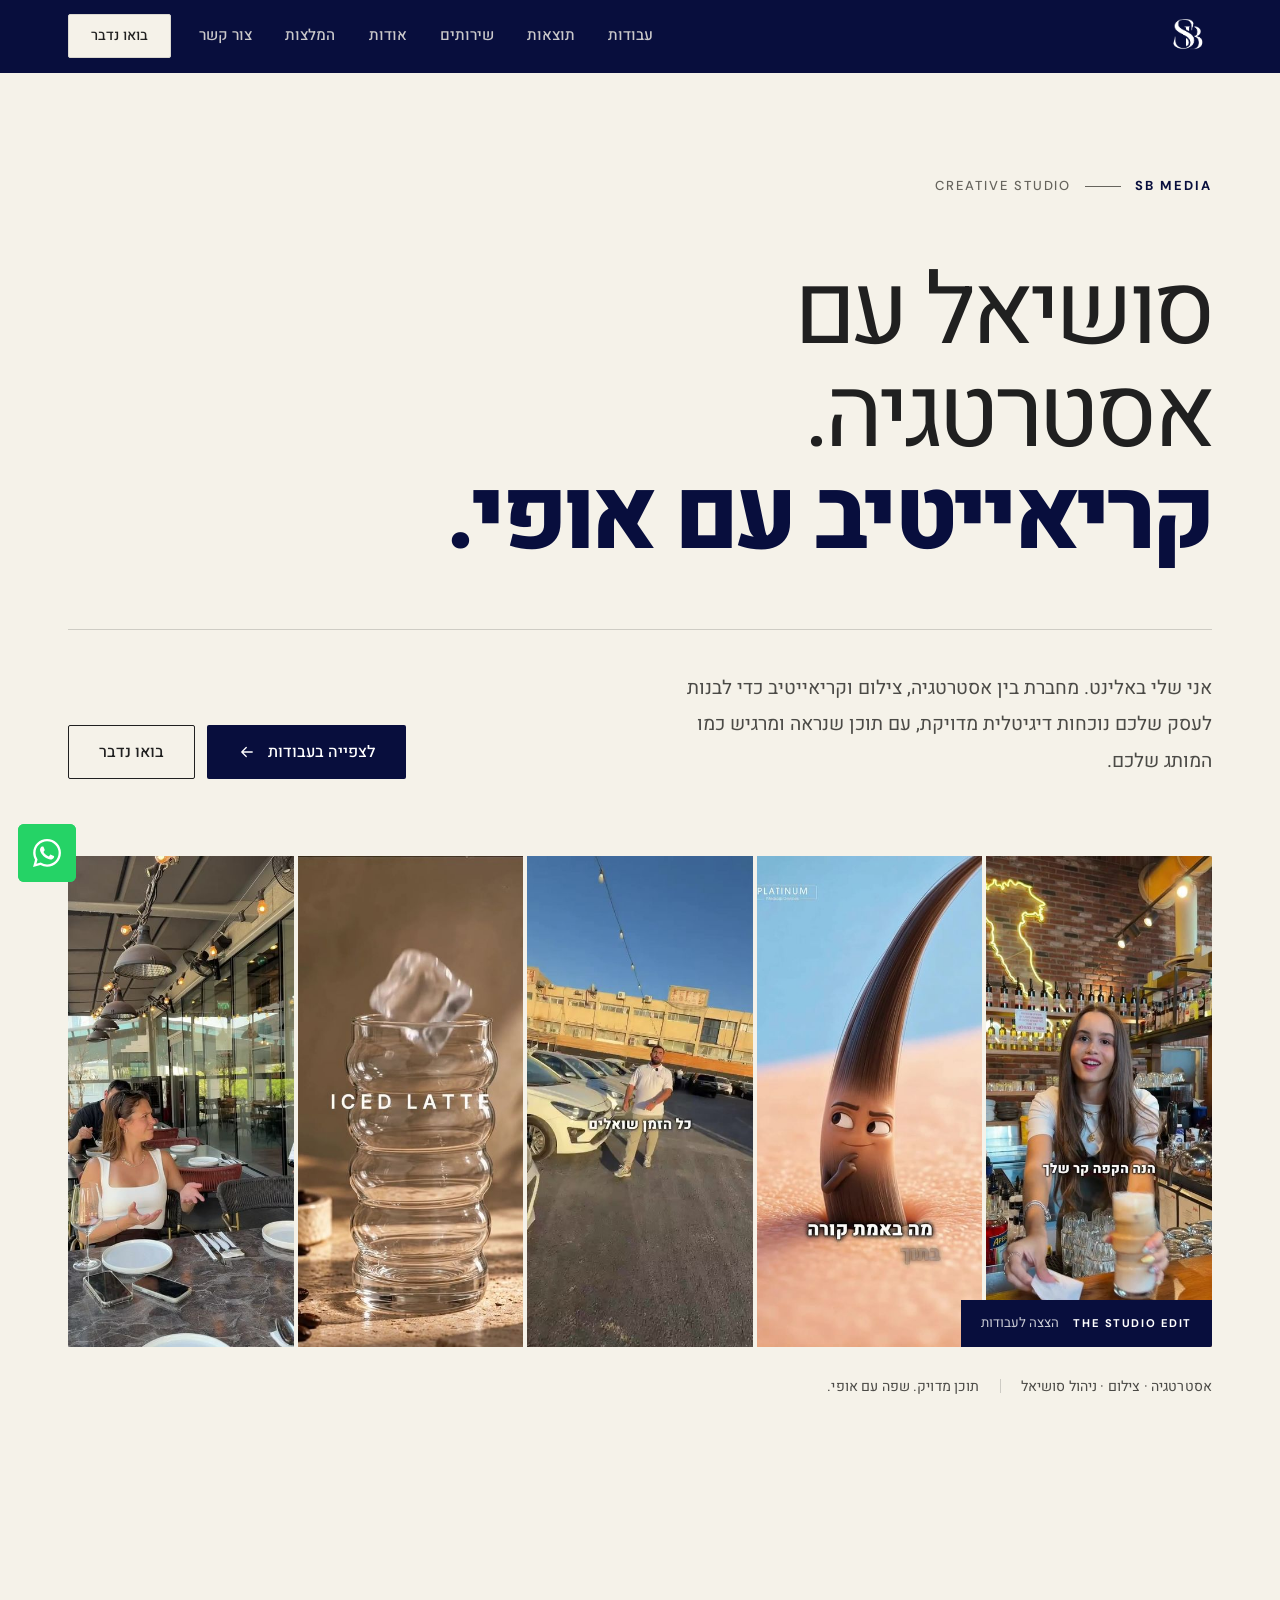
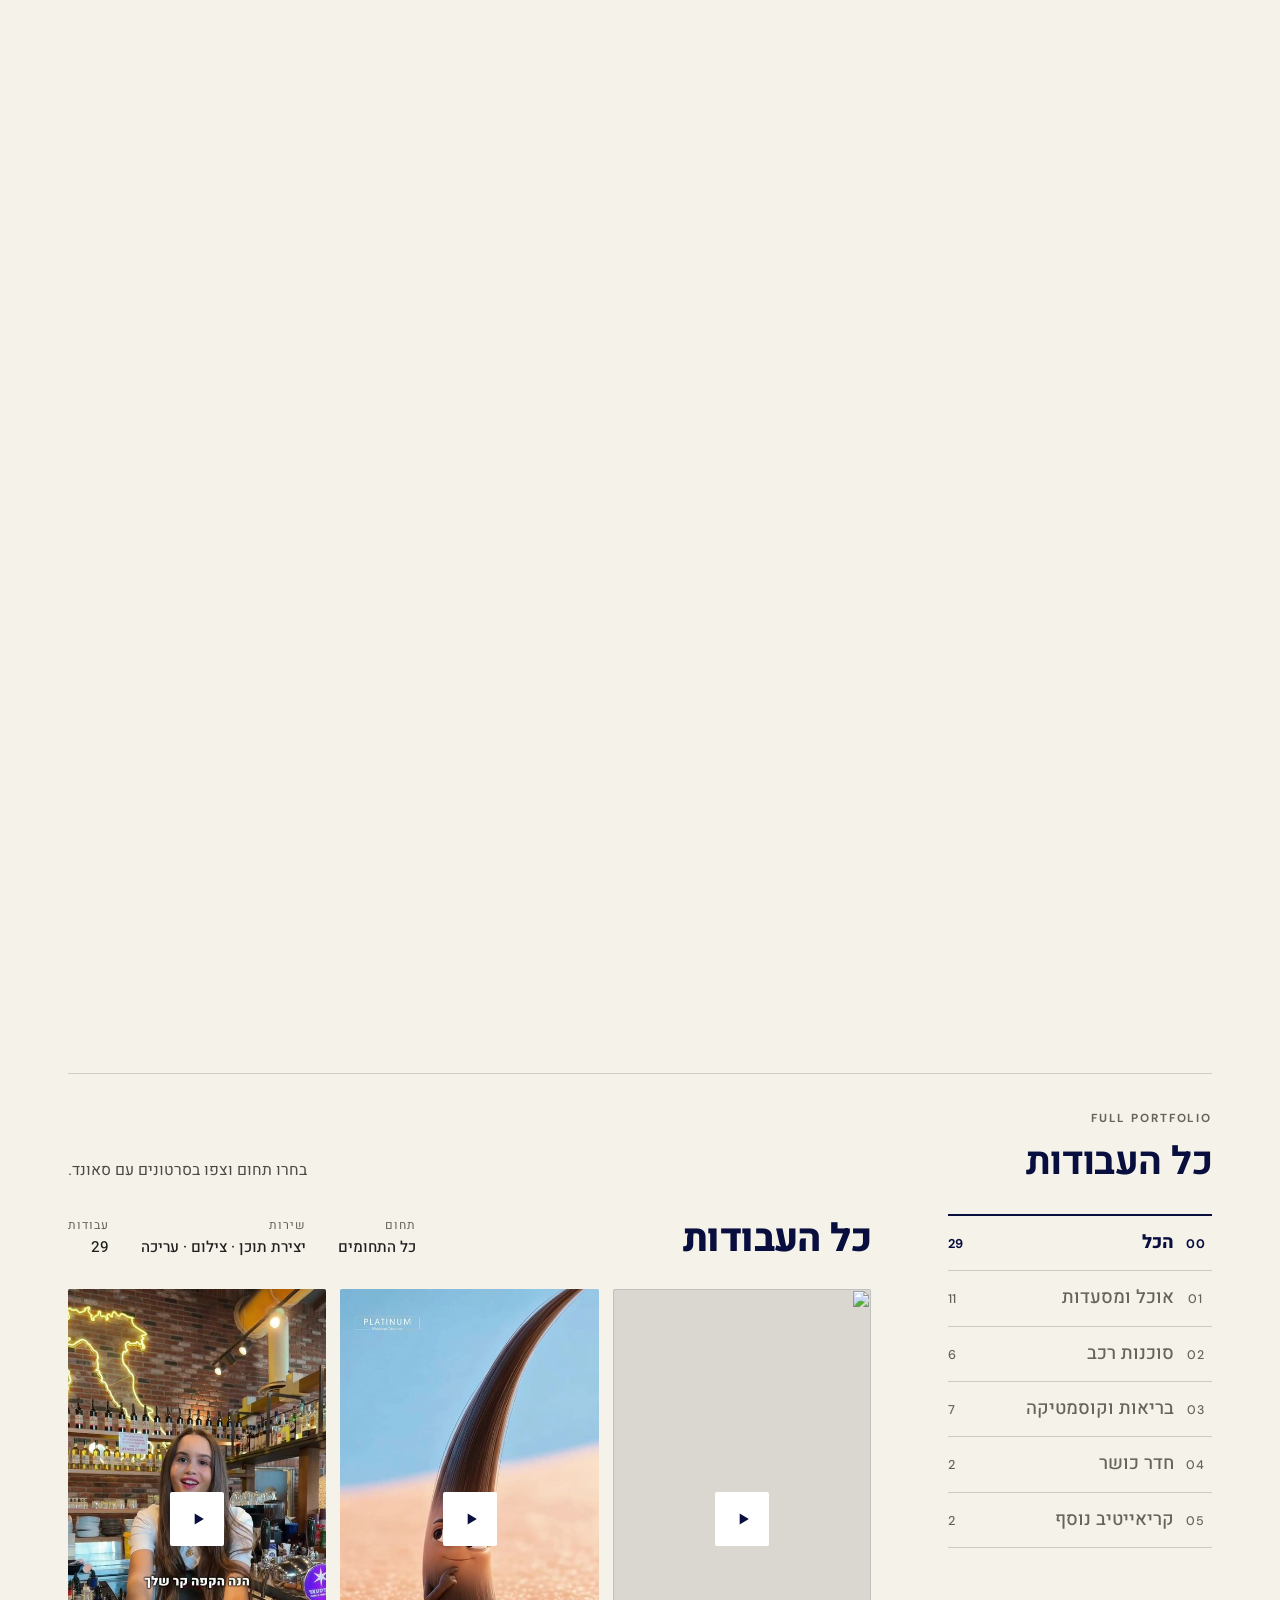
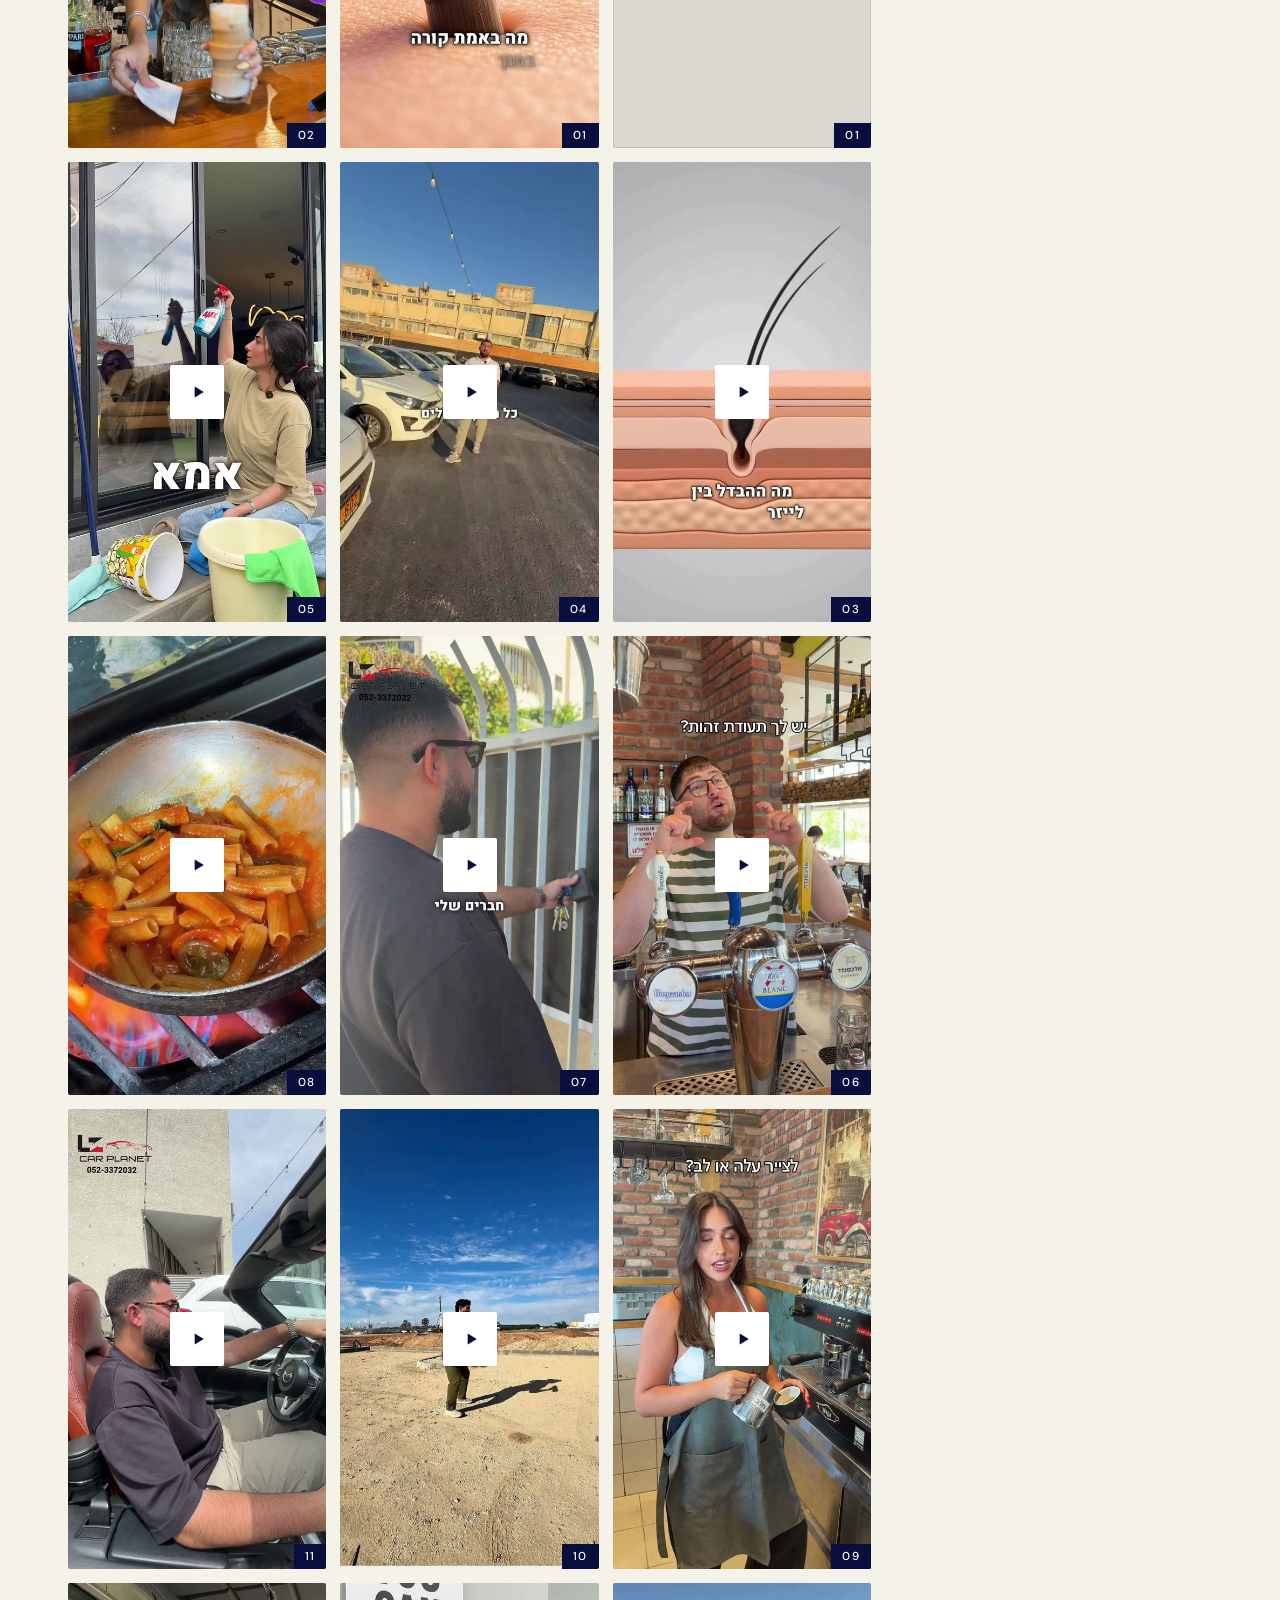
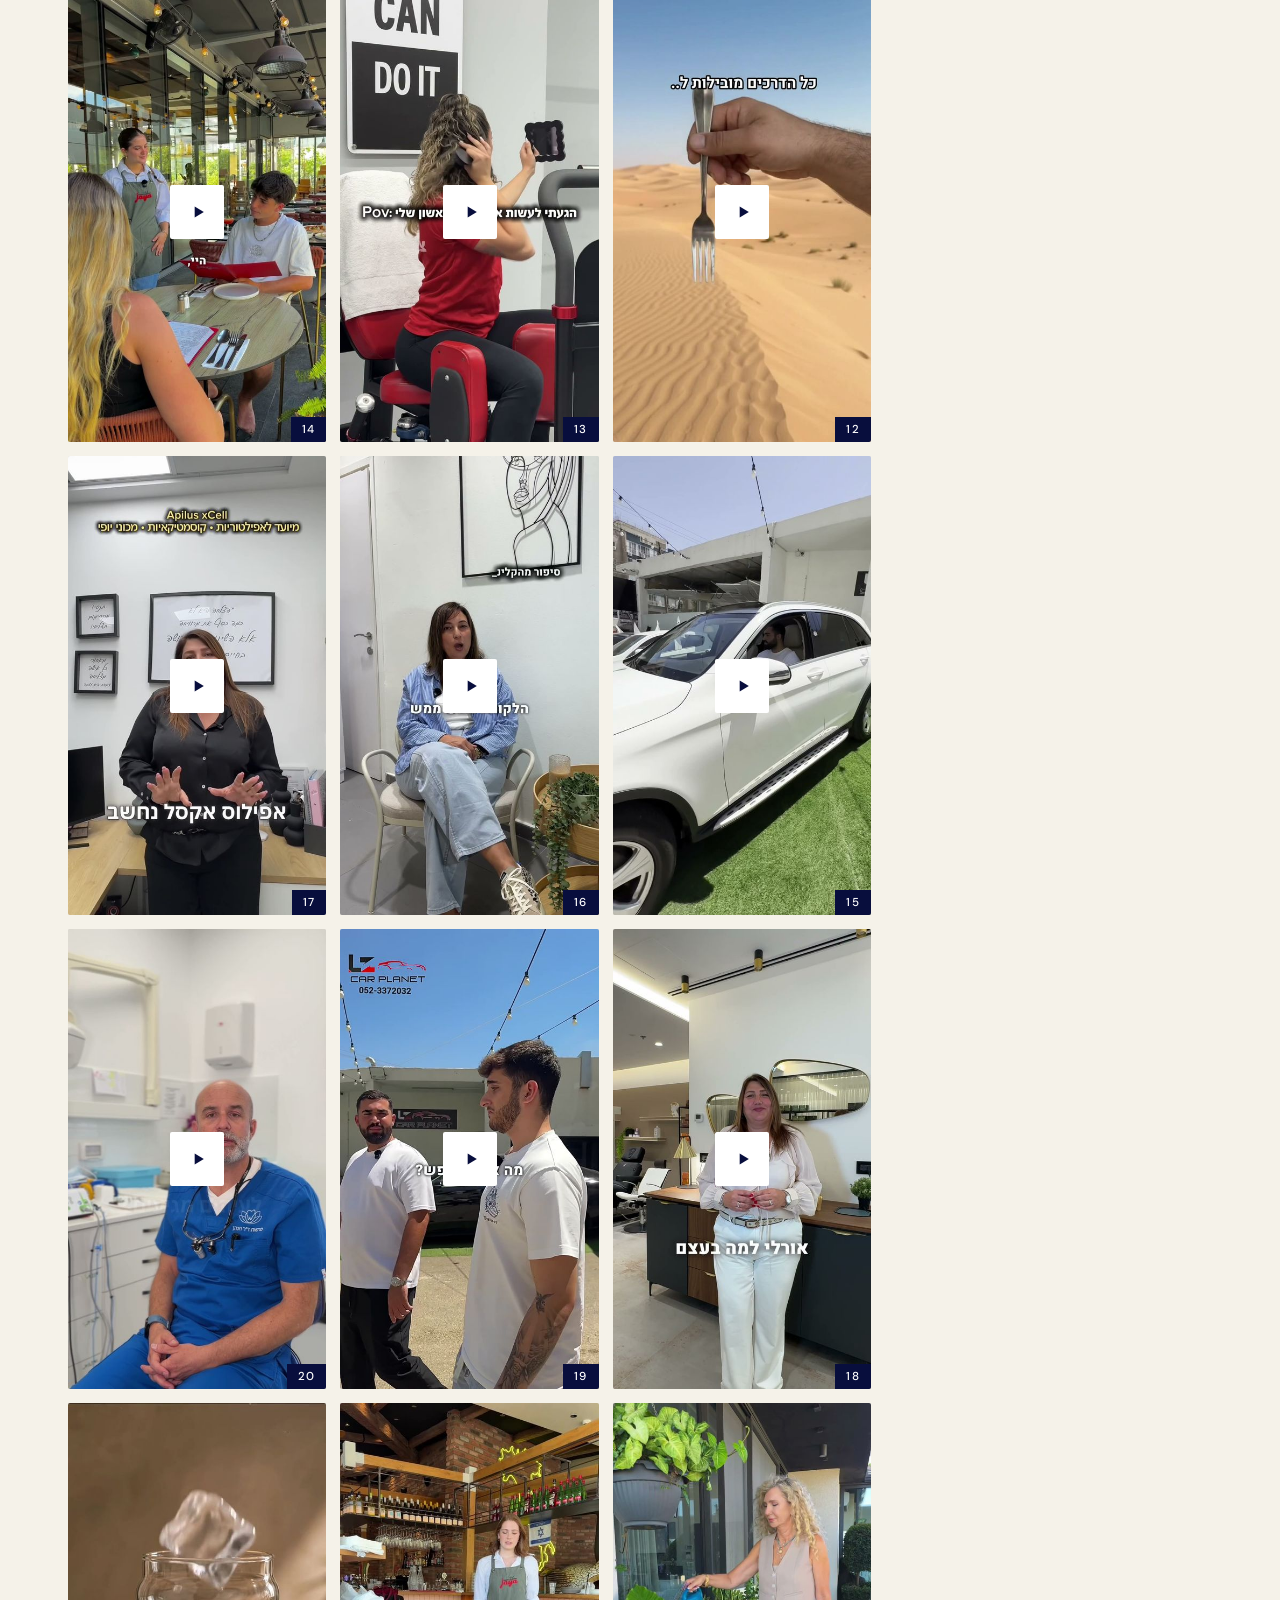
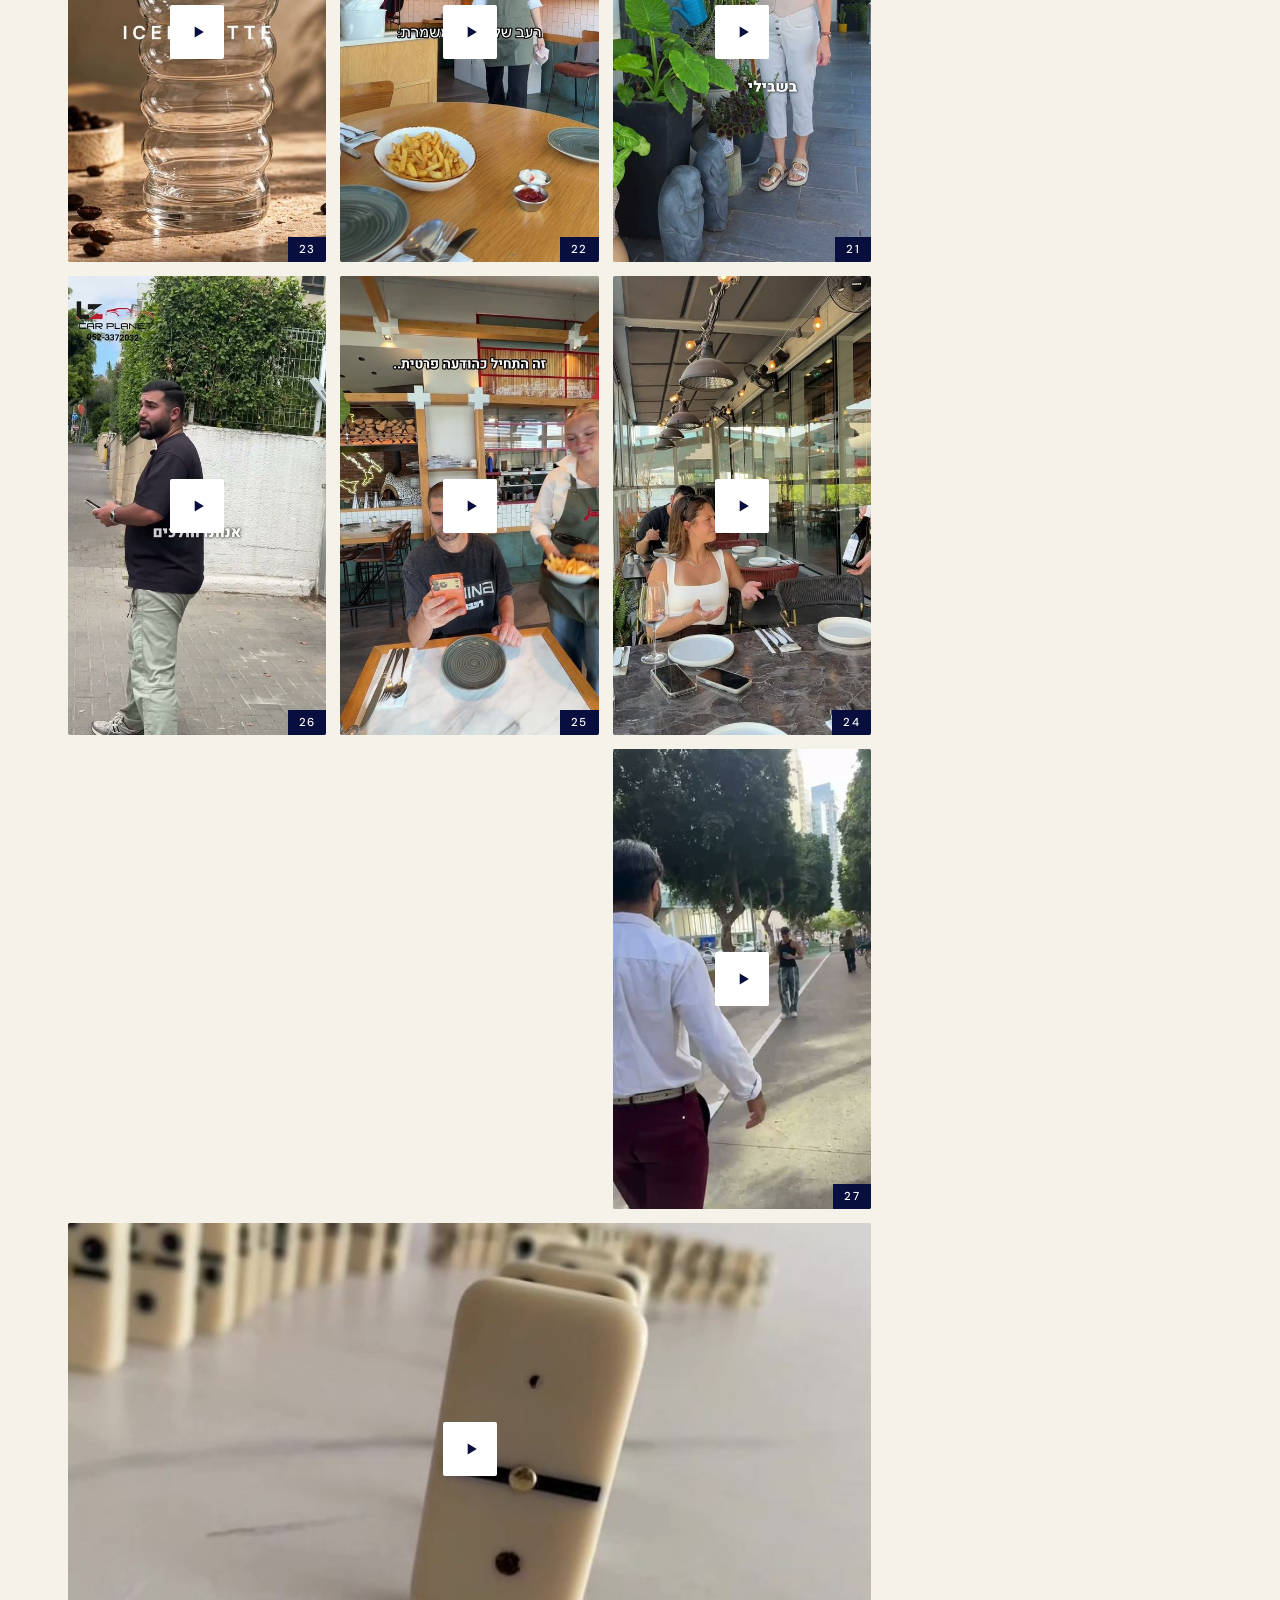
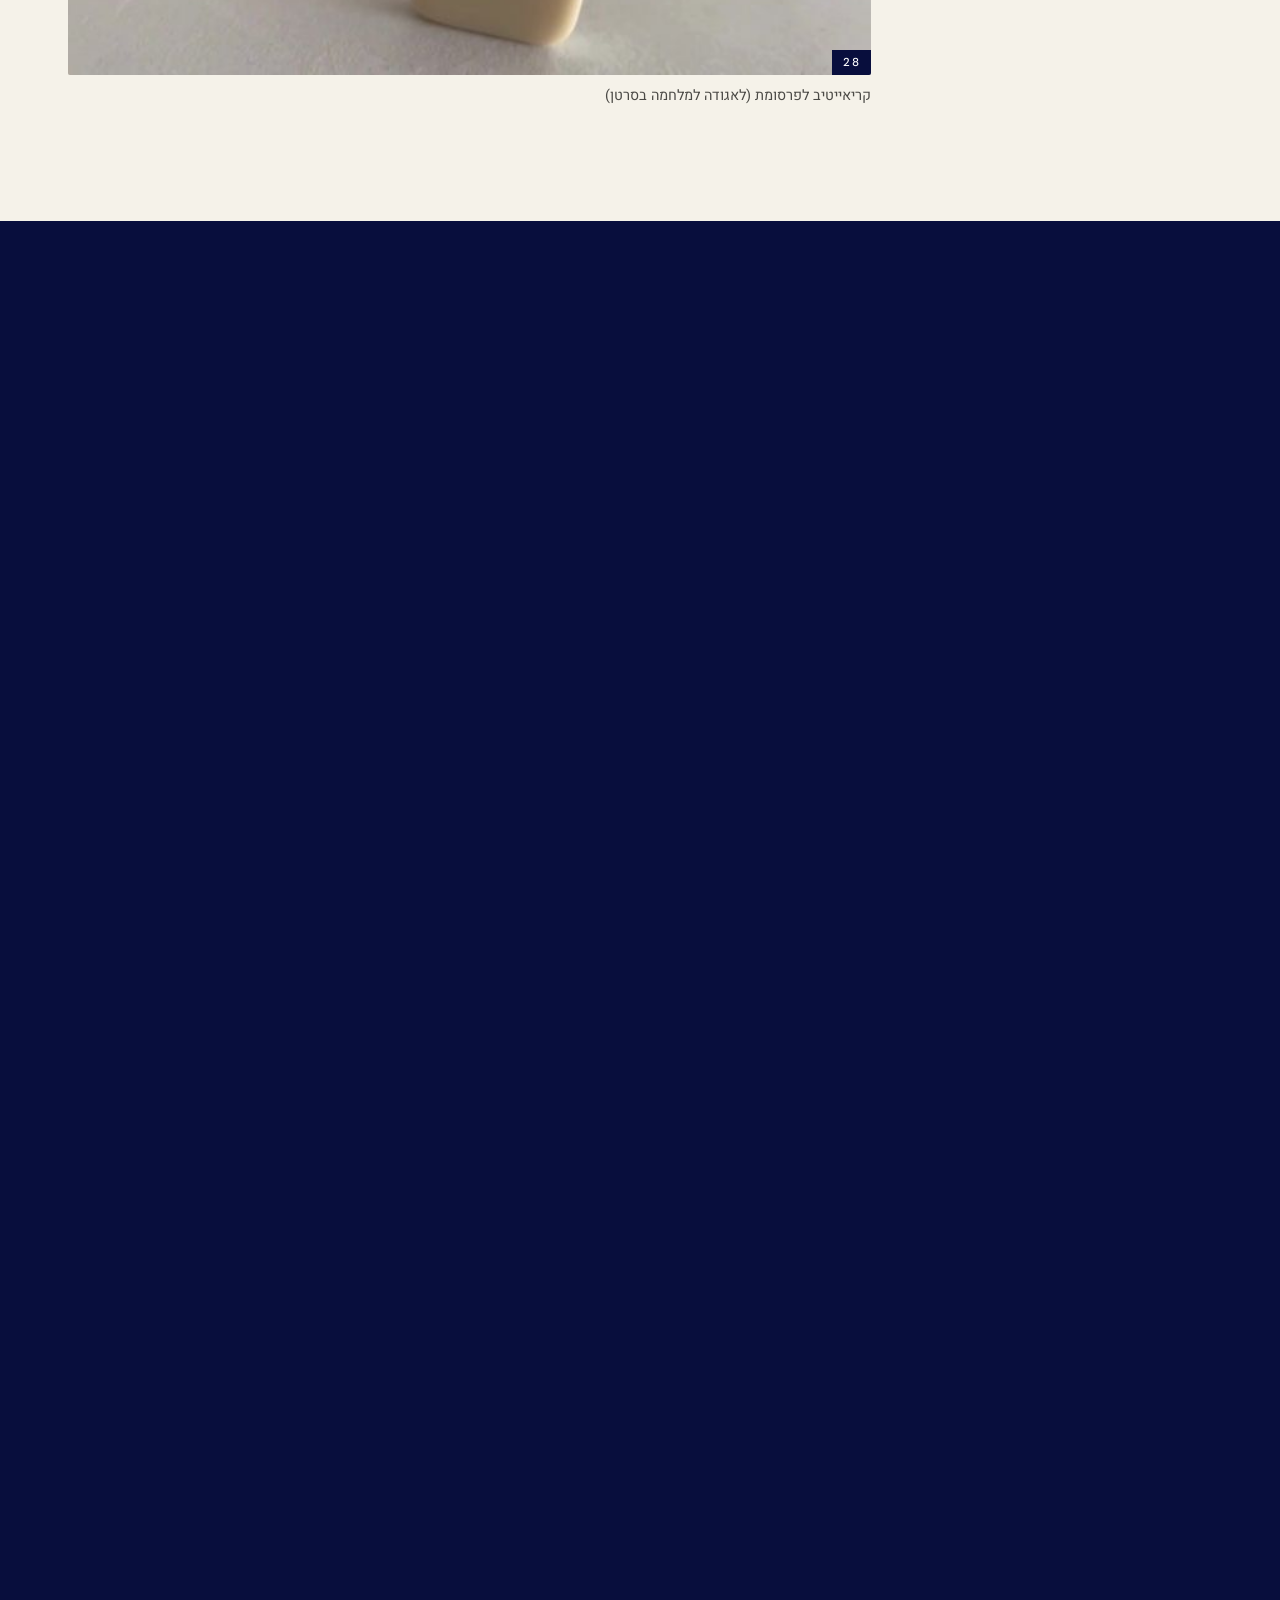
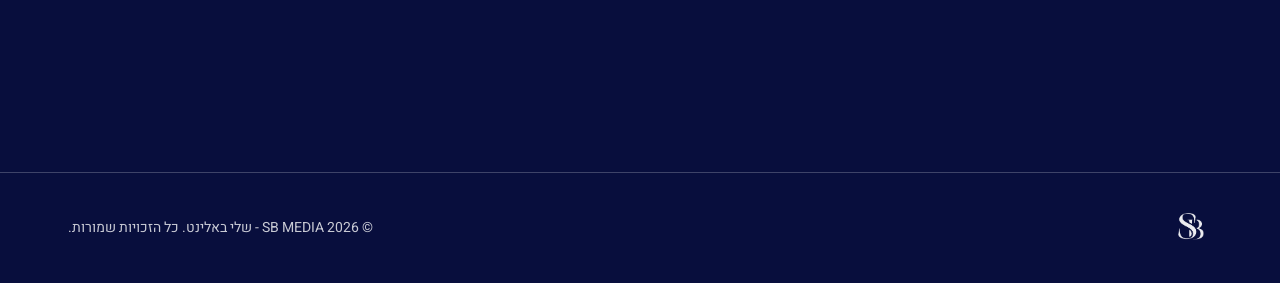
==== commit 6e07e3f3: "Stage new reel as first portfolio item and replace featured car reel" ====
--- a/index.html
+++ b/index.html
@@ -30,7 +30,7 @@
 <link rel="preload" href="assets/fonts/heebo-400-hebrew.woff2" as="font" type="font/woff2" crossorigin>
 <link rel="preload" href="assets/fonts/heebo-800-hebrew.woff2" as="font" type="font/woff2" crossorigin>
 <link rel="preload" href="assets/fonts/syne-700-latin.woff2" as="font" type="font/woff2" crossorigin>
-<link rel="stylesheet" href="styles.css?v=20261101-player">
+<link rel="stylesheet" href="styles.css?v=20261101-studio">
 <script>document.documentElement.classList.add('js');</script>
 </head>
 <body>
@@ -105,9 +105,9 @@
             <span class="featured-card__media"><img src="public/videos/thumbs/portfolio-new-11.jpg" width="480" height="853" loading="lazy" decoding="async" alt=""><span class="featured-card__icon" aria-hidden="true">▶</span></span>
             <span class="featured-card__info"><span class="featured-card__category">02 / FOOD</span><strong>אוכל ומסעדות</strong><span class="featured-card__service">יצירת תוכן · צילום · עריכה</span></span>
           </button>
-          <button class="featured-card__play" type="button" data-title="סוכנות רכב" data-video="public/videos/portfolio-new-13.mp4" data-thumb="public/videos/thumbs/portfolio-new-13.jpg" data-ratio="9 / 16" aria-label="לצפייה בסרטון נבחר מתחום הרכב">
-            <span class="featured-card__media"><img src="public/videos/thumbs/portfolio-new-13.jpg" width="480" height="853" loading="lazy" decoding="async" alt=""><span class="featured-card__icon" aria-hidden="true">▶</span></span>
-            <span class="featured-card__info"><span class="featured-card__category">03 / AUTOMOTIVE</span><strong>עולם הרכב</strong><span class="featured-card__service">יצירת תוכן · צילום · עריכה</span></span>
+          <button class="featured-card__play" type="button" data-title="סרטון חדש · קריאייטיב" data-video="public/videos/portfolio-new-30.mp4" data-thumb="public/videos/thumbs/portfolio-new-30.jpg" data-ratio="9 / 16" aria-label="לצפייה בסרטון נבחר מתחום הרכב">
+            <span class="featured-card__media"><img src="public/videos/thumbs/portfolio-new-30.jpg" width="480" height="853" loading="lazy" decoding="async" alt=""><span class="featured-card__icon" aria-hidden="true">▶</span></span>
+            <span class="featured-card__info"><span class="featured-card__category">03 / CREATIVE</span><strong>קריאייטיב נבחר</strong><span class="featured-card__service">יצירת תוכן · צילום · עריכה</span></span>
           </button>
           <button class="featured-card__play" type="button" data-title="כושר ולייף סטייל" data-video="public/videos/light/portfolio-02.mp4" data-thumb="public/videos/thumbs/portfolio-02.jpg" data-ratio="9 / 16" aria-label="לצפייה בסרטון נבחר מתחום הכושר">
             <span class="featured-card__media"><img src="public/videos/thumbs/portfolio-02.jpg" width="480" height="853" loading="lazy" decoding="async" alt=""><span class="featured-card__icon" aria-hidden="true">▶</span></span>
@@ -126,7 +126,7 @@
       <button class="tab" role="tab" id="tab-all" aria-controls="panel-all" aria-selected="true" tabindex="0" type="button">
         <span class="tab-num" aria-hidden="true">00</span>
         <span class="tab-name">הכל</span>
-        <span class="tab-count">28</span>
+        <span class="tab-count">29</span>
       </button>
       <button class="tab" role="tab" id="tab-food" aria-controls="panel-food" aria-selected="false" tabindex="-1" type="button">
         <span class="tab-num" aria-hidden="true">01</span>
@@ -161,201 +161,208 @@
           <dl class="project-meta">
             <div><dt>תחום</dt><dd>כל התחומים</dd></div>
             <div><dt>שירות</dt><dd>יצירת תוכן · צילום · עריכה</dd></div>
-            <div><dt>עבודות</dt><dd>28</dd></div>
+            <div><dt>עבודות</dt><dd>29</dd></div>
           </dl>
         </header>
         <ul class="vgrid vgrid-all">
           <li class="vitem" data-item>
-            <button class="vcard" type="button" data-video="public/videos/portfolio-new-10.mp4" data-thumb="public/videos/thumbs/portfolio-new-10.jpg" data-ratio="9 / 16" aria-label="סרטון 01 מתוך 28, כל העבודות - הפעלה">
+            <button class="vcard" type="button" data-video="public/videos/portfolio-new-30.mp4" data-thumb="public/videos/thumbs/portfolio-new-30.jpg" data-ratio="9 / 16" aria-label="סרטון 01 מתוך 29, כל העבודות - הפעלה">
+              <img src="public/videos/thumbs/portfolio-new-30.jpg" width="480" height="853" loading="lazy" decoding="async" alt="">
+              <span class="vplay" aria-hidden="true"><svg viewBox="0 0 24 24"><path d="M8 5.5v13l11-6.5z"/></svg></span>
+              <span class="vnum" aria-hidden="true">01</span>
+            </button>
+          </li>
+          <li class="vitem" data-item>
+            <button class="vcard" type="button" data-video="public/videos/portfolio-new-10.mp4" data-thumb="public/videos/thumbs/portfolio-new-10.jpg" data-ratio="9 / 16" aria-label="סרטון 01 מתוך 29, כל העבודות - הפעלה">
               <img src="public/videos/thumbs/portfolio-new-10.jpg" width="480" height="853" loading="lazy" decoding="async" alt="">
               <span class="vplay" aria-hidden="true"><svg viewBox="0 0 24 24"><path d="M8 5.5v13l11-6.5z"/></svg></span>
               <span class="vnum" aria-hidden="true">01</span>
             </button>
           </li>
           <li class="vitem" data-item>
-            <button class="vcard" type="button" data-video="public/videos/portfolio-new-11.mp4" data-thumb="public/videos/thumbs/portfolio-new-11.jpg" data-ratio="9 / 16" aria-label="סרטון 02 מתוך 28, כל העבודות - הפעלה">
+            <button class="vcard" type="button" data-video="public/videos/portfolio-new-11.mp4" data-thumb="public/videos/thumbs/portfolio-new-11.jpg" data-ratio="9 / 16" aria-label="סרטון 02 מתוך 29, כל העבודות - הפעלה">
               <img src="public/videos/thumbs/portfolio-new-11.jpg" width="480" height="853" loading="lazy" decoding="async" alt="">
               <span class="vplay" aria-hidden="true"><svg viewBox="0 0 24 24"><path d="M8 5.5v13l11-6.5z"/></svg></span>
               <span class="vnum" aria-hidden="true">02</span>
             </button>
           </li>
           <li class="vitem" data-item>
-            <button class="vcard" type="button" data-video="public/videos/portfolio-new-12.mp4" data-thumb="public/videos/thumbs/portfolio-new-12.jpg" data-ratio="9 / 16" aria-label="סרטון 03 מתוך 28, כל העבודות - הפעלה">
+            <button class="vcard" type="button" data-video="public/videos/portfolio-new-12.mp4" data-thumb="public/videos/thumbs/portfolio-new-12.jpg" data-ratio="9 / 16" aria-label="סרטון 03 מתוך 29, כל העבודות - הפעלה">
               <img src="public/videos/thumbs/portfolio-new-12.jpg" width="480" height="853" loading="lazy" decoding="async" alt="">
               <span class="vplay" aria-hidden="true"><svg viewBox="0 0 24 24"><path d="M8 5.5v13l11-6.5z"/></svg></span>
               <span class="vnum" aria-hidden="true">03</span>
             </button>
           </li>
           <li class="vitem" data-item>
-            <button class="vcard" type="button" data-video="public/videos/portfolio-new-13.mp4" data-thumb="public/videos/thumbs/portfolio-new-13.jpg" data-ratio="9 / 16" aria-label="סרטון 04 מתוך 28, כל העבודות - הפעלה">
+            <button class="vcard" type="button" data-video="public/videos/portfolio-new-13.mp4" data-thumb="public/videos/thumbs/portfolio-new-13.jpg" data-ratio="9 / 16" aria-label="סרטון 04 מתוך 29, כל העבודות - הפעלה">
               <img src="public/videos/thumbs/portfolio-new-13.jpg" width="480" height="853" loading="lazy" decoding="async" alt="">
               <span class="vplay" aria-hidden="true"><svg viewBox="0 0 24 24"><path d="M8 5.5v13l11-6.5z"/></svg></span>
               <span class="vnum" aria-hidden="true">04</span>
             </button>
           </li>
           <li class="vitem" data-item>
-            <button class="vcard" type="button" data-video="public/videos/light/portfolio-01.mp4" data-thumb="public/videos/thumbs/portfolio-01.jpg" data-ratio="9 / 16" aria-label="סרטון 05 מתוך 28, כל העבודות - הפעלה">
+            <button class="vcard" type="button" data-video="public/videos/light/portfolio-01.mp4" data-thumb="public/videos/thumbs/portfolio-01.jpg" data-ratio="9 / 16" aria-label="סרטון 05 מתוך 29, כל העבודות - הפעלה">
               <img src="public/videos/thumbs/portfolio-01.jpg" width="480" height="853" loading="lazy" decoding="async" alt="">
               <span class="vplay" aria-hidden="true"><svg viewBox="0 0 24 24"><path d="M8 5.5v13l11-6.5z"/></svg></span>
               <span class="vnum" aria-hidden="true">05</span>
             </button>
           </li>
           <li class="vitem" data-item>
-            <button class="vcard" type="button" data-video="public/videos/portfolio-new-07.mp4" data-thumb="public/videos/thumbs/portfolio-new-07.jpg" data-ratio="9 / 16" aria-label="סרטון 06 מתוך 28, כל העבודות - הפעלה">
+            <button class="vcard" type="button" data-video="public/videos/portfolio-new-07.mp4" data-thumb="public/videos/thumbs/portfolio-new-07.jpg" data-ratio="9 / 16" aria-label="סרטון 06 מתוך 29, כל העבודות - הפעלה">
               <img src="public/videos/thumbs/portfolio-new-07.jpg" width="480" height="853" loading="lazy" decoding="async" alt="">
               <span class="vplay" aria-hidden="true"><svg viewBox="0 0 24 24"><path d="M8 5.5v13l11-6.5z"/></svg></span>
               <span class="vnum" aria-hidden="true">06</span>
             </button>
           </li>
           <li class="vitem" data-item>
-            <button class="vcard" type="button" data-video="public/videos/light/portfolio-new-03.mp4" data-thumb="public/videos/thumbs/portfolio-new-03.jpg" data-ratio="9 / 16" aria-label="סרטון 07 מתוך 28, כל העבודות - הפעלה">
+            <button class="vcard" type="button" data-video="public/videos/light/portfolio-new-03.mp4" data-thumb="public/videos/thumbs/portfolio-new-03.jpg" data-ratio="9 / 16" aria-label="סרטון 07 מתוך 29, כל העבודות - הפעלה">
               <img src="public/videos/thumbs/portfolio-new-03.jpg" width="480" height="853" loading="lazy" decoding="async" alt="">
               <span class="vplay" aria-hidden="true"><svg viewBox="0 0 24 24"><path d="M8 5.5v13l11-6.5z"/></svg></span>
               <span class="vnum" aria-hidden="true">07</span>
             </button>
           </li>
           <li class="vitem" data-item>
-            <button class="vcard" type="button" data-video="public/videos/portfolio-new-17.mp4" data-thumb="public/videos/thumbs/portfolio-new-17.jpg" data-ratio="9 / 16" aria-label="סרטון 08 מתוך 28, כל העבודות - הפעלה">
+            <button class="vcard" type="button" data-video="public/videos/portfolio-new-17.mp4" data-thumb="public/videos/thumbs/portfolio-new-17.jpg" data-ratio="9 / 16" aria-label="סרטון 08 מתוך 29, כל העבודות - הפעלה">
               <img src="public/videos/thumbs/portfolio-new-17.jpg" width="480" height="853" loading="lazy" decoding="async" alt="">
               <span class="vplay" aria-hidden="true"><svg viewBox="0 0 24 24"><path d="M8 5.5v13l11-6.5z"/></svg></span>
               <span class="vnum" aria-hidden="true">08</span>
             </button>
           </li>
           <li class="vitem" data-item>
-            <button class="vcard" type="button" data-video="public/videos/portfolio-new-09.mp4" data-thumb="public/videos/thumbs/portfolio-new-09.jpg" data-ratio="9 / 16" aria-label="סרטון 09 מתוך 28, כל העבודות - הפעלה">
+            <button class="vcard" type="button" data-video="public/videos/portfolio-new-09.mp4" data-thumb="public/videos/thumbs/portfolio-new-09.jpg" data-ratio="9 / 16" aria-label="סרטון 09 מתוך 29, כל העבודות - הפעלה">
               <img src="public/videos/thumbs/portfolio-new-09.jpg" width="480" height="853" loading="lazy" decoding="async" alt="">
               <span class="vplay" aria-hidden="true"><svg viewBox="0 0 24 24"><path d="M8 5.5v13l11-6.5z"/></svg></span>
               <span class="vnum" aria-hidden="true">09</span>
             </button>
           </li>
           <li class="vitem" data-item>
-            <button class="vcard" type="button" data-video="public/videos/light/portfolio-02.mp4" data-thumb="public/videos/thumbs/portfolio-02.jpg" data-ratio="9 / 16" aria-label="סרטון 10 מתוך 28, כל העבודות - הפעלה">
+            <button class="vcard" type="button" data-video="public/videos/light/portfolio-02.mp4" data-thumb="public/videos/thumbs/portfolio-02.jpg" data-ratio="9 / 16" aria-label="סרטון 10 מתוך 29, כל העבודות - הפעלה">
               <img src="public/videos/thumbs/portfolio-02.jpg" width="480" height="853" loading="lazy" decoding="async" alt="">
               <span class="vplay" aria-hidden="true"><svg viewBox="0 0 24 24"><path d="M8 5.5v13l11-6.5z"/></svg></span>
               <span class="vnum" aria-hidden="true">10</span>
             </button>
           </li>
           <li class="vitem" data-item>
-            <button class="vcard" type="button" data-video="public/videos/light/portfolio-03.mp4" data-thumb="public/videos/thumbs/portfolio-03.jpg" data-ratio="9 / 16" aria-label="סרטון 11 מתוך 28, כל העבודות - הפעלה">
+            <button class="vcard" type="button" data-video="public/videos/light/portfolio-03.mp4" data-thumb="public/videos/thumbs/portfolio-03.jpg" data-ratio="9 / 16" aria-label="סרטון 11 מתוך 29, כל העבודות - הפעלה">
               <img src="public/videos/thumbs/portfolio-03.jpg" width="480" height="853" loading="lazy" decoding="async" alt="">
               <span class="vplay" aria-hidden="true"><svg viewBox="0 0 24 24"><path d="M8 5.5v13l11-6.5z"/></svg></span>
               <span class="vnum" aria-hidden="true">11</span>
             </button>
           </li>
           <li class="vitem" data-item>
-            <button class="vcard" type="button" data-video="public/videos/portfolio-new-18.mp4" data-thumb="public/videos/thumbs/portfolio-new-18.jpg" data-ratio="9 / 16" aria-label="סרטון 12 מתוך 28, כל העבודות - הפעלה">
+            <button class="vcard" type="button" data-video="public/videos/portfolio-new-18.mp4" data-thumb="public/videos/thumbs/portfolio-new-18.jpg" data-ratio="9 / 16" aria-label="סרטון 12 מתוך 29, כל העבודות - הפעלה">
               <img src="public/videos/thumbs/portfolio-new-18.jpg" width="480" height="853" loading="lazy" decoding="async" alt="">
               <span class="vplay" aria-hidden="true"><svg viewBox="0 0 24 24"><path d="M8 5.5v13l11-6.5z"/></svg></span>
               <span class="vnum" aria-hidden="true">12</span>
             </button>
           </li>
           <li class="vitem" data-item>
-            <button class="vcard" type="button" data-video="public/videos/light/portfolio-04.mp4" data-thumb="public/videos/thumbs/portfolio-04.jpg" data-ratio="9 / 16" aria-label="סרטון 13 מתוך 28, כל העבודות - הפעלה">
+            <button class="vcard" type="button" data-video="public/videos/light/portfolio-04.mp4" data-thumb="public/videos/thumbs/portfolio-04.jpg" data-ratio="9 / 16" aria-label="סרטון 13 מתוך 29, כל העבודות - הפעלה">
               <img src="public/videos/thumbs/portfolio-04.jpg" width="480" height="853" loading="lazy" decoding="async" alt="">
               <span class="vplay" aria-hidden="true"><svg viewBox="0 0 24 24"><path d="M8 5.5v13l11-6.5z"/></svg></span>
               <span class="vnum" aria-hidden="true">13</span>
             </button>
           </li>
           <li class="vitem" data-item>
-            <button class="vcard" type="button" data-video="public/videos/light/portfolio-05.mp4" data-thumb="public/videos/thumbs/portfolio-05.jpg" data-ratio="9 / 16" aria-label="סרטון 14 מתוך 28, כל העבודות - הפעלה">
+            <button class="vcard" type="button" data-video="public/videos/light/portfolio-05.mp4" data-thumb="public/videos/thumbs/portfolio-05.jpg" data-ratio="9 / 16" aria-label="סרטון 14 מתוך 29, כל העבודות - הפעלה">
               <img src="public/videos/thumbs/portfolio-05.jpg" width="480" height="853" loading="lazy" decoding="async" alt="">
               <span class="vplay" aria-hidden="true"><svg viewBox="0 0 24 24"><path d="M8 5.5v13l11-6.5z"/></svg></span>
               <span class="vnum" aria-hidden="true">14</span>
             </button>
           </li>
           <li class="vitem" data-item>
-            <button class="vcard" type="button" data-video="public/videos/light/portfolio-06.mp4" data-thumb="public/videos/thumbs/portfolio-06.jpg" data-ratio="9 / 16" aria-label="סרטון 15 מתוך 28, כל העבודות - הפעלה">
+            <button class="vcard" type="button" data-video="public/videos/light/portfolio-06.mp4" data-thumb="public/videos/thumbs/portfolio-06.jpg" data-ratio="9 / 16" aria-label="סרטון 15 מתוך 29, כל העבודות - הפעלה">
               <img src="public/videos/thumbs/portfolio-06.jpg" width="480" height="853" loading="lazy" decoding="async" alt="">
               <span class="vplay" aria-hidden="true"><svg viewBox="0 0 24 24"><path d="M8 5.5v13l11-6.5z"/></svg></span>
               <span class="vnum" aria-hidden="true">15</span>
             </button>
           </li>
           <li class="vitem" data-item>
-            <button class="vcard" type="button" data-video="public/videos/light/portfolio-07.mp4" data-thumb="public/videos/thumbs/portfolio-07.jpg" data-ratio="9 / 16" aria-label="סרטון 16 מתוך 28, כל העבודות - הפעלה">
+            <button class="vcard" type="button" data-video="public/videos/light/portfolio-07.mp4" data-thumb="public/videos/thumbs/portfolio-07.jpg" data-ratio="9 / 16" aria-label="סרטון 16 מתוך 29, כל העבודות - הפעלה">
               <img src="public/videos/thumbs/portfolio-07.jpg" width="480" height="853" loading="lazy" decoding="async" alt="">
               <span class="vplay" aria-hidden="true"><svg viewBox="0 0 24 24"><path d="M8 5.5v13l11-6.5z"/></svg></span>
               <span class="vnum" aria-hidden="true">16</span>
             </button>
           </li>
           <li class="vitem" data-item>
-            <button class="vcard" type="button" data-video="public/videos/light/portfolio-08.mp4" data-thumb="public/videos/thumbs/portfolio-08.jpg" data-ratio="9 / 16" aria-label="סרטון 17 מתוך 28, כל העבודות - הפעלה">
+            <button class="vcard" type="button" data-video="public/videos/light/portfolio-08.mp4" data-thumb="public/videos/thumbs/portfolio-08.jpg" data-ratio="9 / 16" aria-label="סרטון 17 מתוך 29, כל העבודות - הפעלה">
               <img src="public/videos/thumbs/portfolio-08.jpg" width="480" height="853" loading="lazy" decoding="async" alt="">
               <span class="vplay" aria-hidden="true"><svg viewBox="0 0 24 24"><path d="M8 5.5v13l11-6.5z"/></svg></span>
               <span class="vnum" aria-hidden="true">17</span>
             </button>
           </li>
           <li class="vitem" data-item>
-            <button class="vcard" type="button" data-video="public/videos/light/portfolio-09.mp4" data-thumb="public/videos/thumbs/portfolio-09.jpg" data-ratio="9 / 16" aria-label="סרטון 18 מתוך 28, כל העבודות - הפעלה">
+            <button class="vcard" type="button" data-video="public/videos/light/portfolio-09.mp4" data-thumb="public/videos/thumbs/portfolio-09.jpg" data-ratio="9 / 16" aria-label="סרטון 18 מתוך 29, כל העבודות - הפעלה">
               <img src="public/videos/thumbs/portfolio-09.jpg" width="480" height="853" loading="lazy" decoding="async" alt="">
               <span class="vplay" aria-hidden="true"><svg viewBox="0 0 24 24"><path d="M8 5.5v13l11-6.5z"/></svg></span>
               <span class="vnum" aria-hidden="true">18</span>
             </button>
           </li>
           <li class="vitem" data-item>
-            <button class="vcard" type="button" data-video="public/videos/light/portfolio-10.mp4" data-thumb="public/videos/thumbs/portfolio-10.jpg" data-ratio="9 / 16" aria-label="סרטון 19 מתוך 28, כל העבודות - הפעלה">
+            <button class="vcard" type="button" data-video="public/videos/light/portfolio-10.mp4" data-thumb="public/videos/thumbs/portfolio-10.jpg" data-ratio="9 / 16" aria-label="סרטון 19 מתוך 29, כל העבודות - הפעלה">
               <img src="public/videos/thumbs/portfolio-10.jpg" width="480" height="853" loading="lazy" decoding="async" alt="">
               <span class="vplay" aria-hidden="true"><svg viewBox="0 0 24 24"><path d="M8 5.5v13l11-6.5z"/></svg></span>
               <span class="vnum" aria-hidden="true">19</span>
             </button>
           </li>
           <li class="vitem" data-item>
-            <button class="vcard" type="button" data-video="public/videos/light/portfolio-11.mp4" data-thumb="public/videos/thumbs/portfolio-11.jpg" data-ratio="9 / 16" aria-label="סרטון 20 מתוך 28, כל העבודות - הפעלה">
+            <button class="vcard" type="button" data-video="public/videos/light/portfolio-11.mp4" data-thumb="public/videos/thumbs/portfolio-11.jpg" data-ratio="9 / 16" aria-label="סרטון 20 מתוך 29, כל העבודות - הפעלה">
               <img src="public/videos/thumbs/portfolio-11.jpg" width="480" height="853" loading="lazy" decoding="async" alt="">
               <span class="vplay" aria-hidden="true"><svg viewBox="0 0 24 24"><path d="M8 5.5v13l11-6.5z"/></svg></span>
               <span class="vnum" aria-hidden="true">20</span>
             </button>
           </li>
           <li class="vitem" data-item>
-            <button class="vcard" type="button" data-video="public/videos/light/portfolio-12.mp4" data-thumb="public/videos/thumbs/portfolio-12.jpg" data-ratio="9 / 16" aria-label="סרטון 21 מתוך 28, כל העבודות - הפעלה">
+            <button class="vcard" type="button" data-video="public/videos/light/portfolio-12.mp4" data-thumb="public/videos/thumbs/portfolio-12.jpg" data-ratio="9 / 16" aria-label="סרטון 21 מתוך 29, כל העבודות - הפעלה">
               <img src="public/videos/thumbs/portfolio-12.jpg" width="480" height="853" loading="lazy" decoding="async" alt="">
               <span class="vplay" aria-hidden="true"><svg viewBox="0 0 24 24"><path d="M8 5.5v13l11-6.5z"/></svg></span>
               <span class="vnum" aria-hidden="true">21</span>
             </button>
           </li>
           <li class="vitem" data-item>
-            <button class="vcard" type="button" data-video="public/videos/portfolio-new-15.mp4" data-thumb="public/videos/thumbs/portfolio-new-15.jpg" data-ratio="9 / 16" aria-label="סרטון 22 מתוך 28, כל העבודות - הפעלה">
+            <button class="vcard" type="button" data-video="public/videos/portfolio-new-15.mp4" data-thumb="public/videos/thumbs/portfolio-new-15.jpg" data-ratio="9 / 16" aria-label="סרטון 22 מתוך 29, כל העבודות - הפעלה">
               <img src="public/videos/thumbs/portfolio-new-15.jpg" width="480" height="853" loading="lazy" decoding="async" alt="">
               <span class="vplay" aria-hidden="true"><svg viewBox="0 0 24 24"><path d="M8 5.5v13l11-6.5z"/></svg></span>
               <span class="vnum" aria-hidden="true">22</span>
             </button>
           </li>
           <li class="vitem" data-item>
-            <button class="vcard" type="button" data-video="public/videos/portfolio-new-14.mp4" data-thumb="public/videos/thumbs/portfolio-new-14.jpg" data-ratio="9 / 16" aria-label="סרטון 23 מתוך 28, כל העבודות - הפעלה">
+            <button class="vcard" type="button" data-video="public/videos/portfolio-new-14.mp4" data-thumb="public/videos/thumbs/portfolio-new-14.jpg" data-ratio="9 / 16" aria-label="סרטון 23 מתוך 29, כל העבודות - הפעלה">
               <img src="public/videos/thumbs/portfolio-new-14.jpg" width="480" height="853" loading="lazy" decoding="async" alt="">
               <span class="vplay" aria-hidden="true"><svg viewBox="0 0 24 24"><path d="M8 5.5v13l11-6.5z"/></svg></span>
               <span class="vnum" aria-hidden="true">23</span>
             </button>
           </li>
           <li class="vitem" data-item>
-            <button class="vcard" type="button" data-video="public/videos/portfolio-new-16.mp4" data-thumb="public/videos/thumbs/portfolio-new-16.jpg" data-ratio="9 / 16" aria-label="סרטון 24 מתוך 28, כל העבודות - הפעלה">
+            <button class="vcard" type="button" data-video="public/videos/portfolio-new-16.mp4" data-thumb="public/videos/thumbs/portfolio-new-16.jpg" data-ratio="9 / 16" aria-label="סרטון 24 מתוך 29, כל העבודות - הפעלה">
               <img src="public/videos/thumbs/portfolio-new-16.jpg" width="480" height="853" loading="lazy" decoding="async" alt="">
               <span class="vplay" aria-hidden="true"><svg viewBox="0 0 24 24"><path d="M8 5.5v13l11-6.5z"/></svg></span>
               <span class="vnum" aria-hidden="true">24</span>
             </button>
           </li>
           <li class="vitem" data-item>
-            <button class="vcard" type="button" data-video="public/videos/portfolio-new-19.mp4" data-thumb="public/videos/thumbs/portfolio-new-19.jpg" data-ratio="9 / 16" aria-label="סרטון 25 מתוך 28, כל העבודות - הפעלה">
+            <button class="vcard" type="button" data-video="public/videos/portfolio-new-19.mp4" data-thumb="public/videos/thumbs/portfolio-new-19.jpg" data-ratio="9 / 16" aria-label="סרטון 25 מתוך 29, כל העבודות - הפעלה">
               <img src="public/videos/thumbs/portfolio-new-19.jpg" width="480" height="853" loading="lazy" decoding="async" alt="">
               <span class="vplay" aria-hidden="true"><svg viewBox="0 0 24 24"><path d="M8 5.5v13l11-6.5z"/></svg></span>
               <span class="vnum" aria-hidden="true">25</span>
             </button>
           </li>
           <li class="vitem" data-item>
-            <button class="vcard" type="button" data-video="public/videos/light/portfolio-16.mp4" data-thumb="public/videos/thumbs/portfolio-16.jpg" data-ratio="9 / 16" aria-label="סרטון 26 מתוך 28, כל העבודות - הפעלה">
+            <button class="vcard" type="button" data-video="public/videos/light/portfolio-16.mp4" data-thumb="public/videos/thumbs/portfolio-16.jpg" data-ratio="9 / 16" aria-label="סרטון 26 מתוך 29, כל העבודות - הפעלה">
               <img src="public/videos/thumbs/portfolio-16.jpg" width="480" height="853" loading="lazy" decoding="async" alt="">
               <span class="vplay" aria-hidden="true"><svg viewBox="0 0 24 24"><path d="M8 5.5v13l11-6.5z"/></svg></span>
               <span class="vnum" aria-hidden="true">26</span>
             </button>
           </li>
           <li class="vitem" data-item>
-            <button class="vcard" type="button" data-video="public/videos/light/portfolio-17.mp4" data-thumb="public/videos/thumbs/portfolio-17.jpg" data-ratio="9 / 16" aria-label="סרטון 27 מתוך 28, כל העבודות - הפעלה">
+            <button class="vcard" type="button" data-video="public/videos/light/portfolio-17.mp4" data-thumb="public/videos/thumbs/portfolio-17.jpg" data-ratio="9 / 16" aria-label="סרטון 27 מתוך 29, כל העבודות - הפעלה">
               <img src="public/videos/thumbs/portfolio-17.jpg" width="480" height="853" loading="lazy" decoding="async" alt="">
               <span class="vplay" aria-hidden="true"><svg viewBox="0 0 24 24"><path d="M8 5.5v13l11-6.5z"/></svg></span>
               <span class="vnum" aria-hidden="true">27</span>
             </button>
           </li>
           <li class="vitem is-wide" data-item>
-            <button class="vcard" type="button" data-video="public/videos/portfolio-18.mp4" data-thumb="public/videos/thumbs/portfolio-18.jpg" data-ratio="16 / 9" aria-label="סרטון 28 מתוך 28, כל העבודות - הפעלה - קריאייטיב לפרסומת (לאגודה למלחמה בסרטן)">
+            <button class="vcard" type="button" data-video="public/videos/portfolio-18.mp4" data-thumb="public/videos/thumbs/portfolio-18.jpg" data-ratio="16 / 9" aria-label="סרטון 28 מתוך 29, כל העבודות - הפעלה - קריאייטיב לפרסומת (לאגודה למלחמה בסרטן)">
               <img src="public/videos/thumbs/portfolio-18.jpg" width="640" height="360" loading="lazy" decoding="async" alt="">
               <span class="vplay" aria-hidden="true"><svg viewBox="0 0 24 24"><path d="M8 5.5v13l11-6.5z"/></svg></span>
               <span class="vnum" aria-hidden="true">28</span>
@@ -861,24 +868,10 @@
   </a>
 </aside>
 
-<dialog class="lb" id="lightbox" aria-label="נגן וידאו" aria-modal="true">
+<dialog class="lb" id="lightbox" aria-label="נגן וידאו">
   <div class="lb-inner">
-    <button class="lb-close" type="button" aria-label="סגירה וחזרה לגלריה"><svg viewBox="0 0 24 24" aria-hidden="true"><path d="M6 6l12 12M18 6L6 18" stroke="currentColor" stroke-width="1.8" stroke-linecap="round" fill="none"/></svg><span>סגירה</span></button>
-    <div class="lb-tools">
-      <button class="lb-mute" type="button" aria-label="השתקה" aria-pressed="false"><svg viewBox="0 0 24 24" aria-hidden="true"><path d="M4 9v6h4l5 4V5L8 9H4z" fill="currentColor"/><path class="w" d="M16 9a4 4 0 010 6M18.5 6.5a8 8 0 010 11" fill="none" stroke="currentColor" stroke-width="1.8" stroke-linecap="round"/><path class="x" d="M16 9l5 6M21 9l-5 6" fill="none" stroke="currentColor" stroke-width="1.8" stroke-linecap="round"/></svg></button>
-      <button class="lb-full" type="button" aria-label="מסך מלא"><svg viewBox="0 0 24 24" aria-hidden="true"><path d="M4 9V4h5M20 9V4h-5M4 15v5h5M20 15v5h-5" fill="none" stroke="currentColor" stroke-width="1.8" stroke-linecap="round" stroke-linejoin="round"/></svg></button>
-    </div>
-    <div class="lb-stage">
-      <video id="lb-video" controls playsinline webkit-playsinline preload="auto" controlslist="nodownload noremoteplayback"></video>
-      <span class="lb-spinner" hidden aria-hidden="true"></span>
-      <div class="lb-overlay" hidden>
-        <button class="lb-overlay-btn" type="button" aria-label="הפעלה">
-          <svg class="i-play" viewBox="0 0 24 24" aria-hidden="true"><path d="M8 5.5v13l11-6.5z" fill="currentColor"/></svg>
-          <svg class="i-replay" viewBox="0 0 24 24" aria-hidden="true"><path d="M4.5 12a7.5 7.5 0 102.4-5.5M4.5 4.5V9H9" fill="none" stroke="currentColor" stroke-width="1.8" stroke-linecap="round" stroke-linejoin="round"/></svg>
-        </button>
-        <p class="lb-overlay-msg" role="status"></p>
-      </div>
-    </div>
+    <button class="lb-close" type="button" aria-label="סגירה"><svg viewBox="0 0 24 24" aria-hidden="true"><path d="M6 6l12 12M18 6L6 18" stroke="currentColor" stroke-width="1.8" stroke-linecap="round" fill="none"/></svg></button>
+    <div class="lb-stage"><video id="lb-video" controls playsinline preload="auto"></video></div>
     <div class="lb-bar">
       <button class="lb-prev" type="button" aria-label="הסרטון הקודם"><svg viewBox="0 0 24 24" aria-hidden="true"><path d="M9 5l7 7-7 7" fill="none" stroke="currentColor" stroke-width="1.8" stroke-linecap="round" stroke-linejoin="round"/></svg></button>
       <p class="lb-count" aria-live="polite"><span class="lb-title"></span> <span class="lb-pos" dir="ltr"></span></p>
@@ -887,6 +880,6 @@
   </div>
 </dialog>
 
-<script src="script.js?v=20261101-player"></script>
+<script src="script.js?v=20261101-video-fix"></script>
 </body>
 </html>
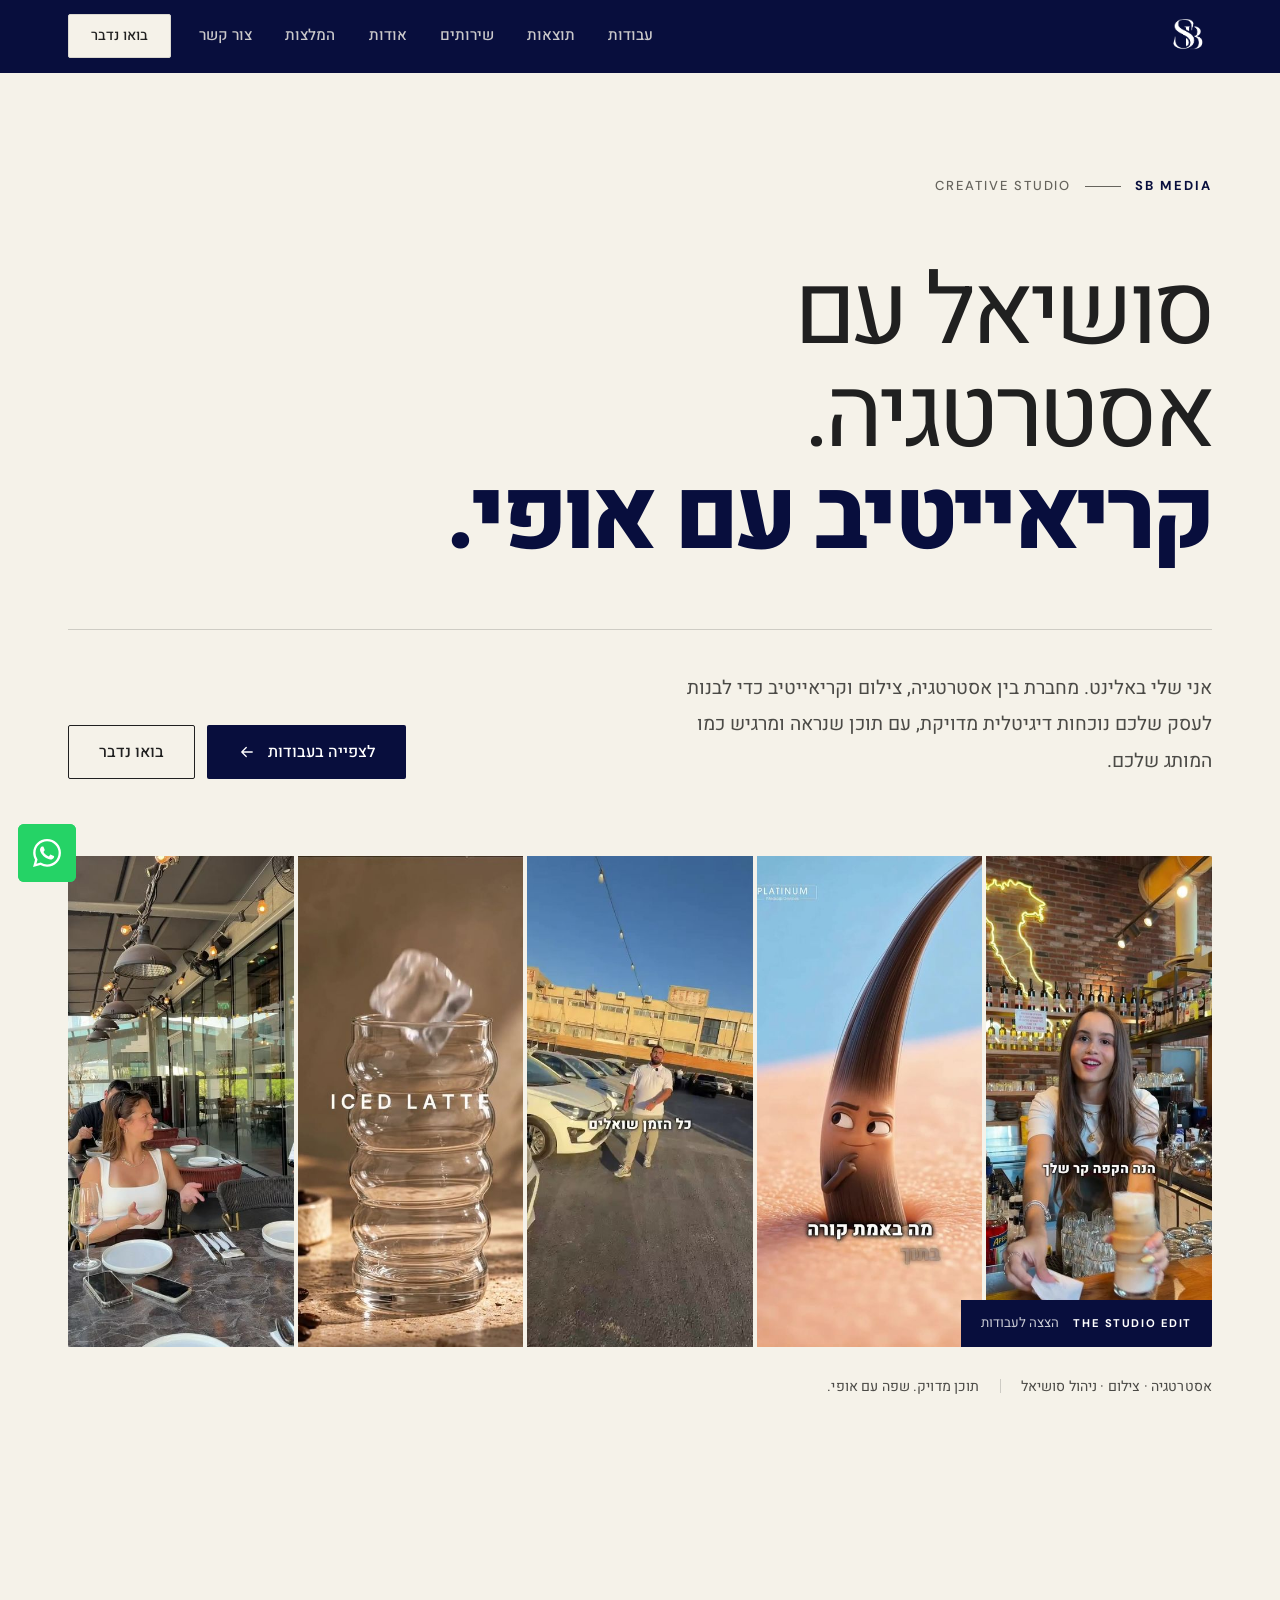
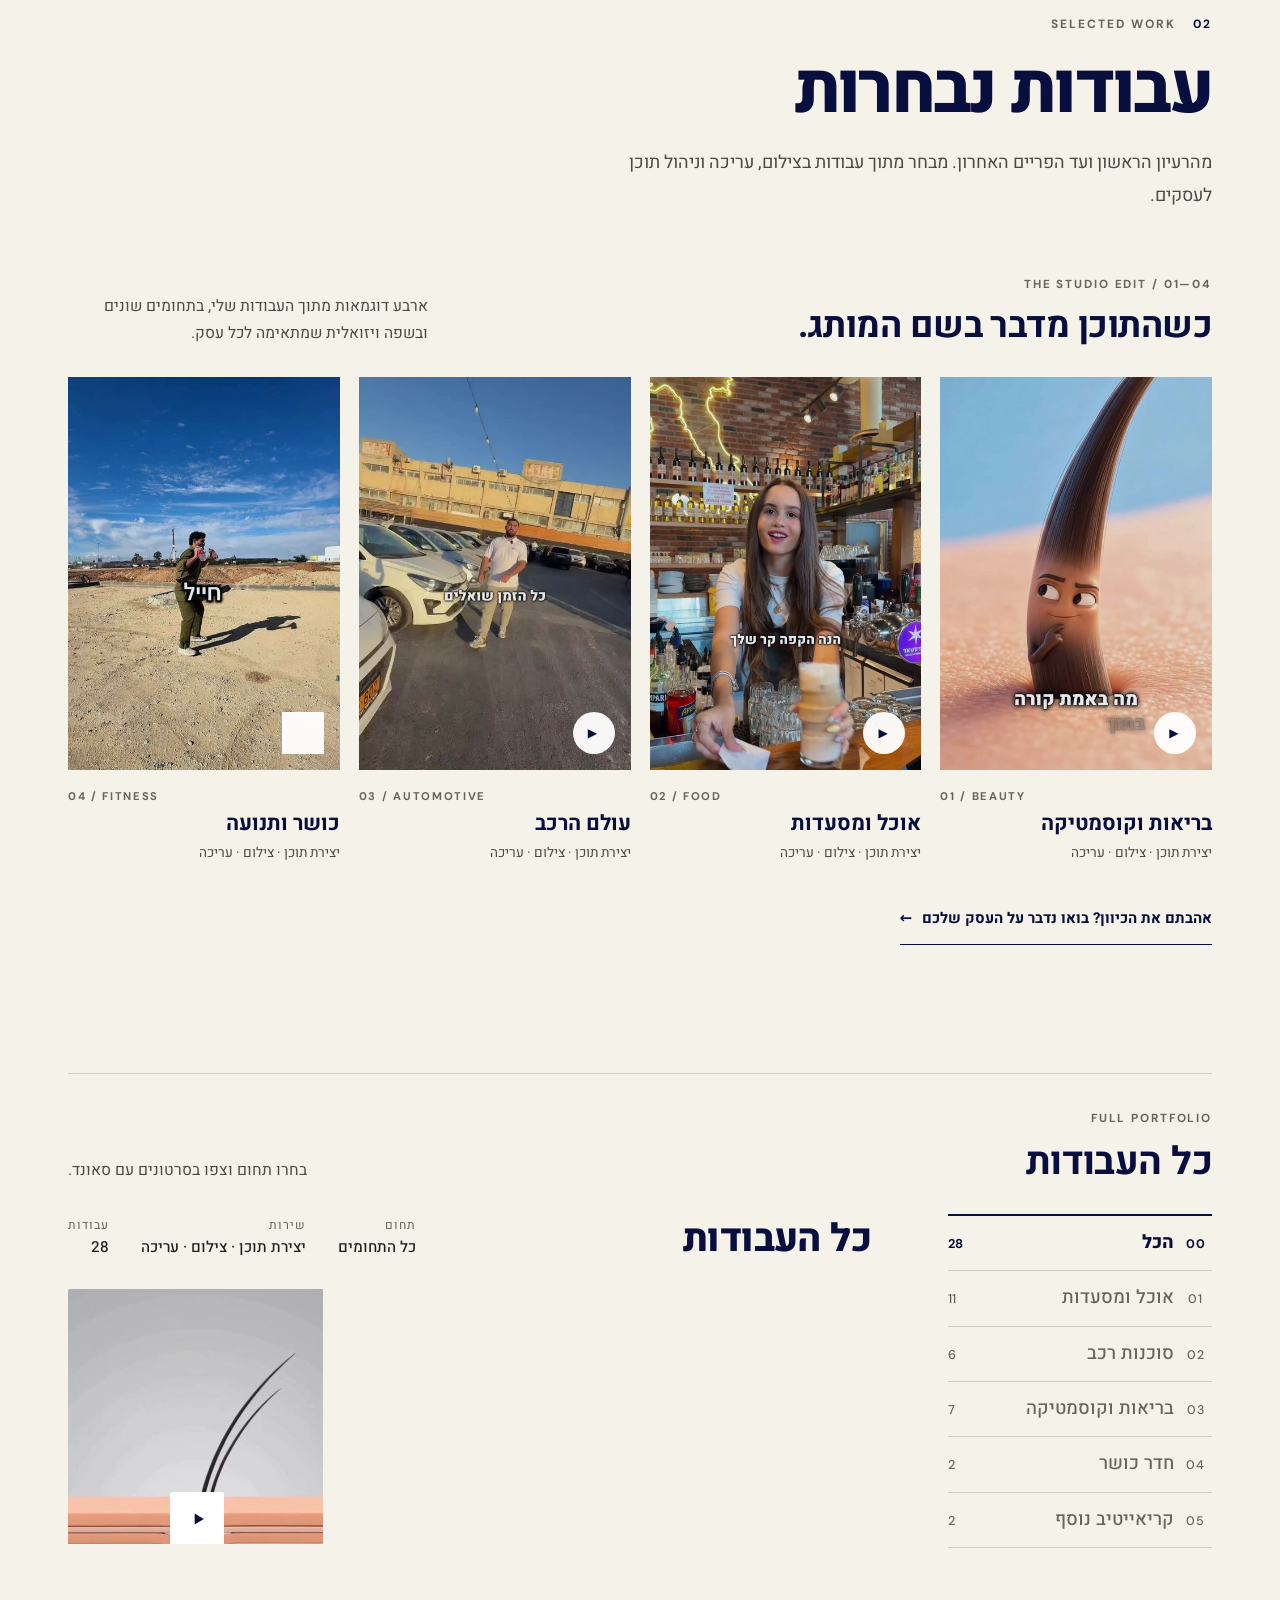
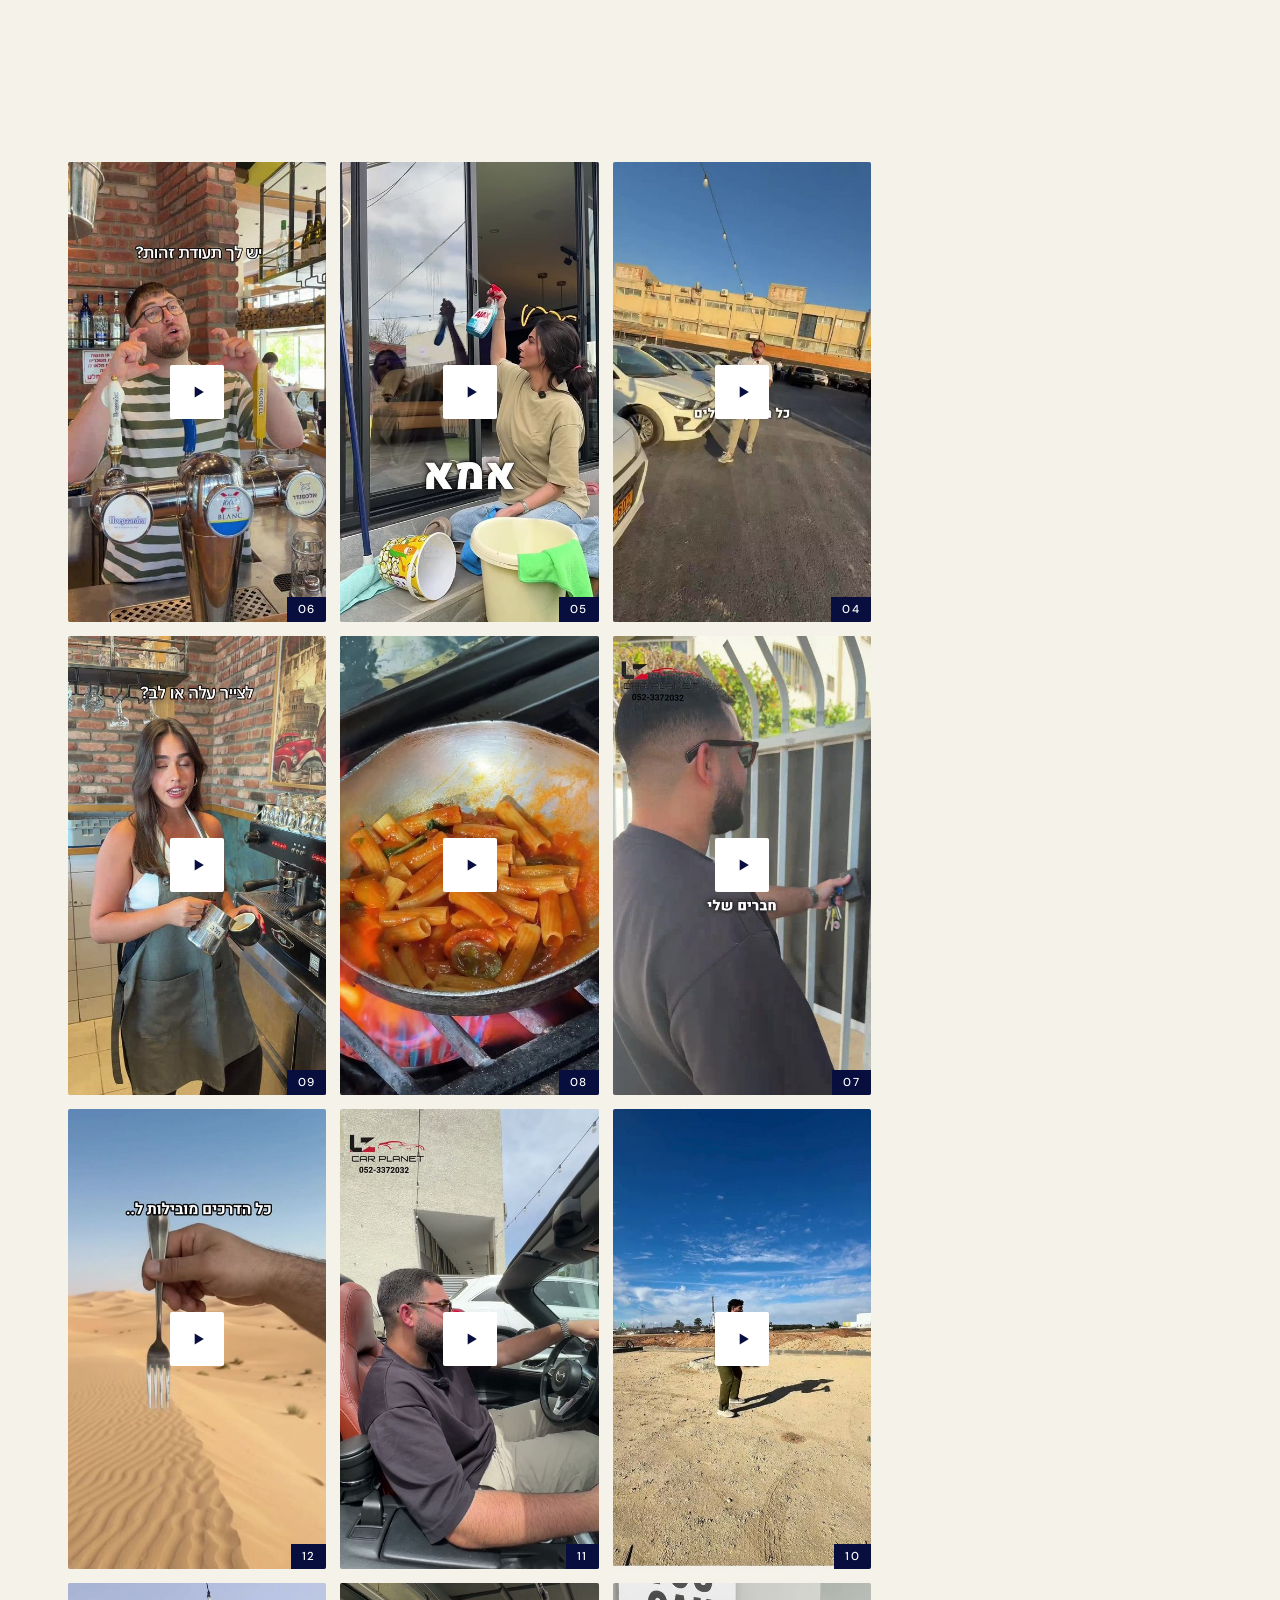
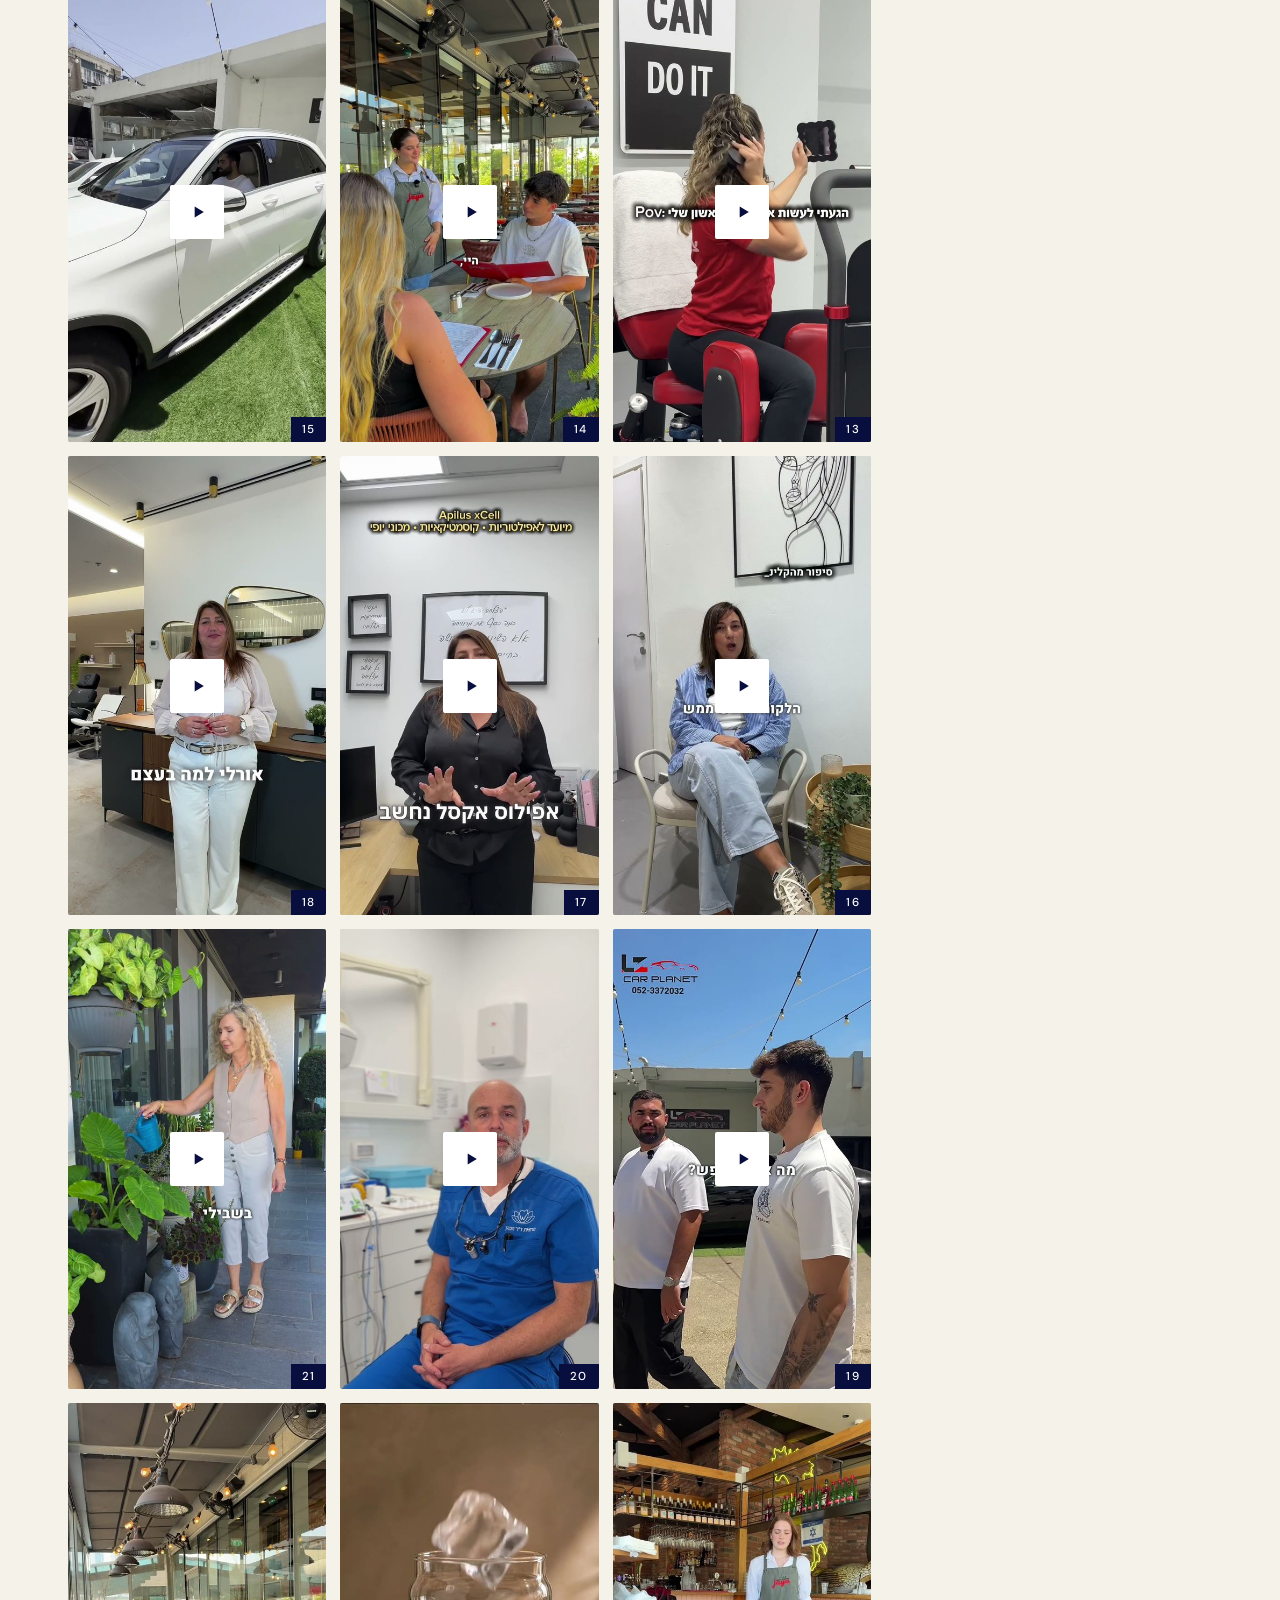
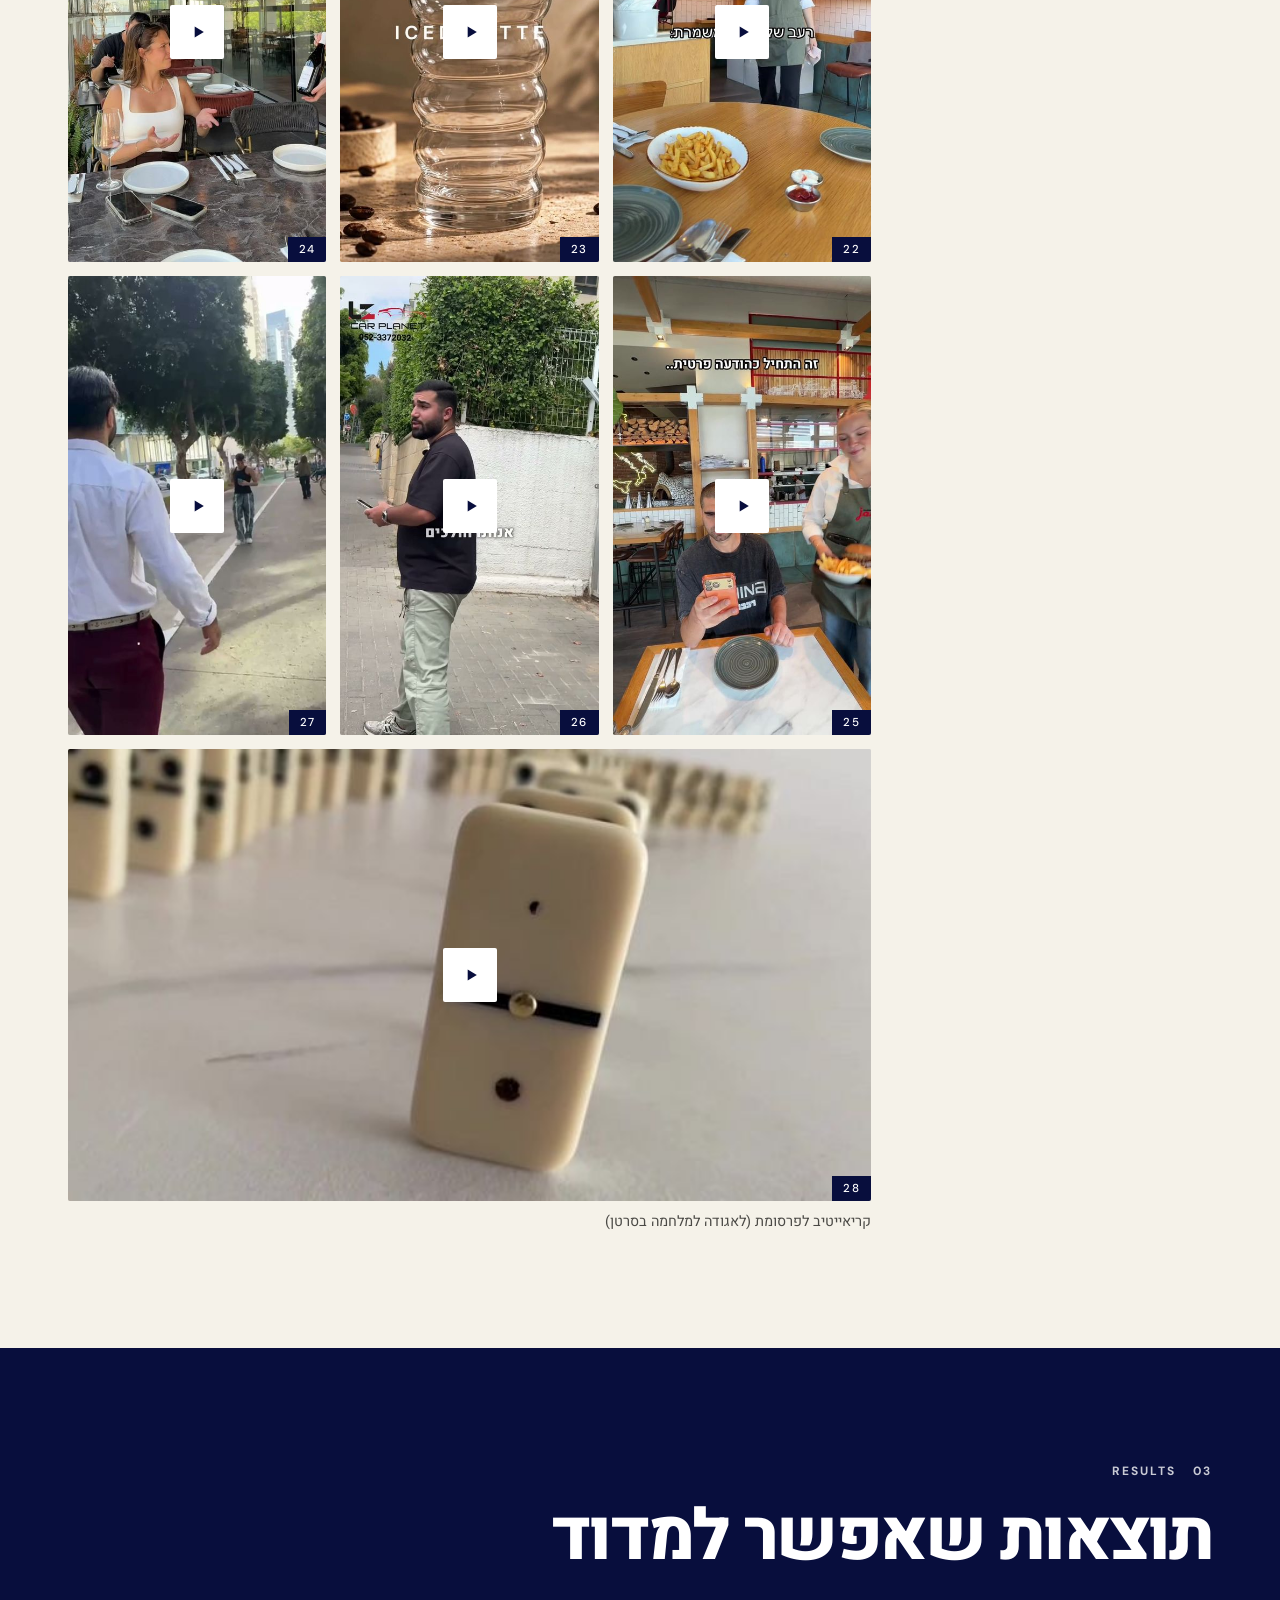
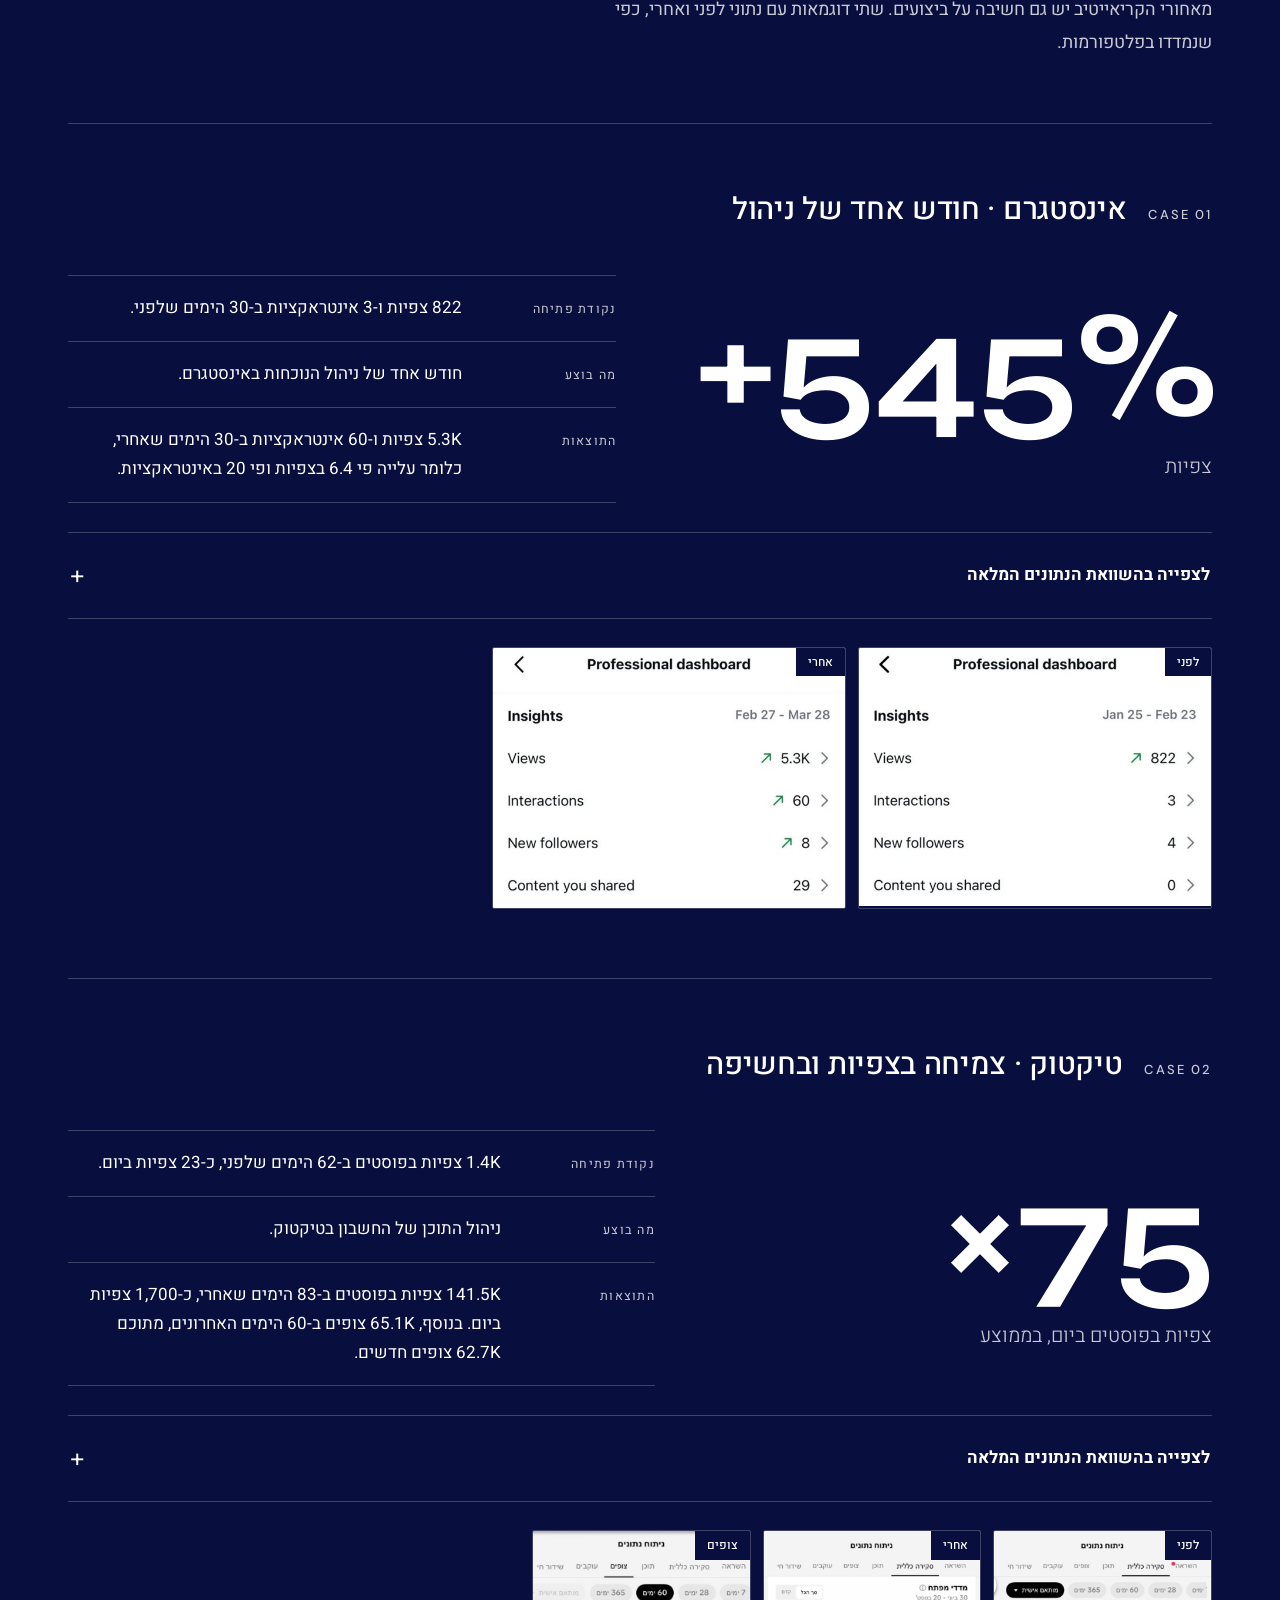
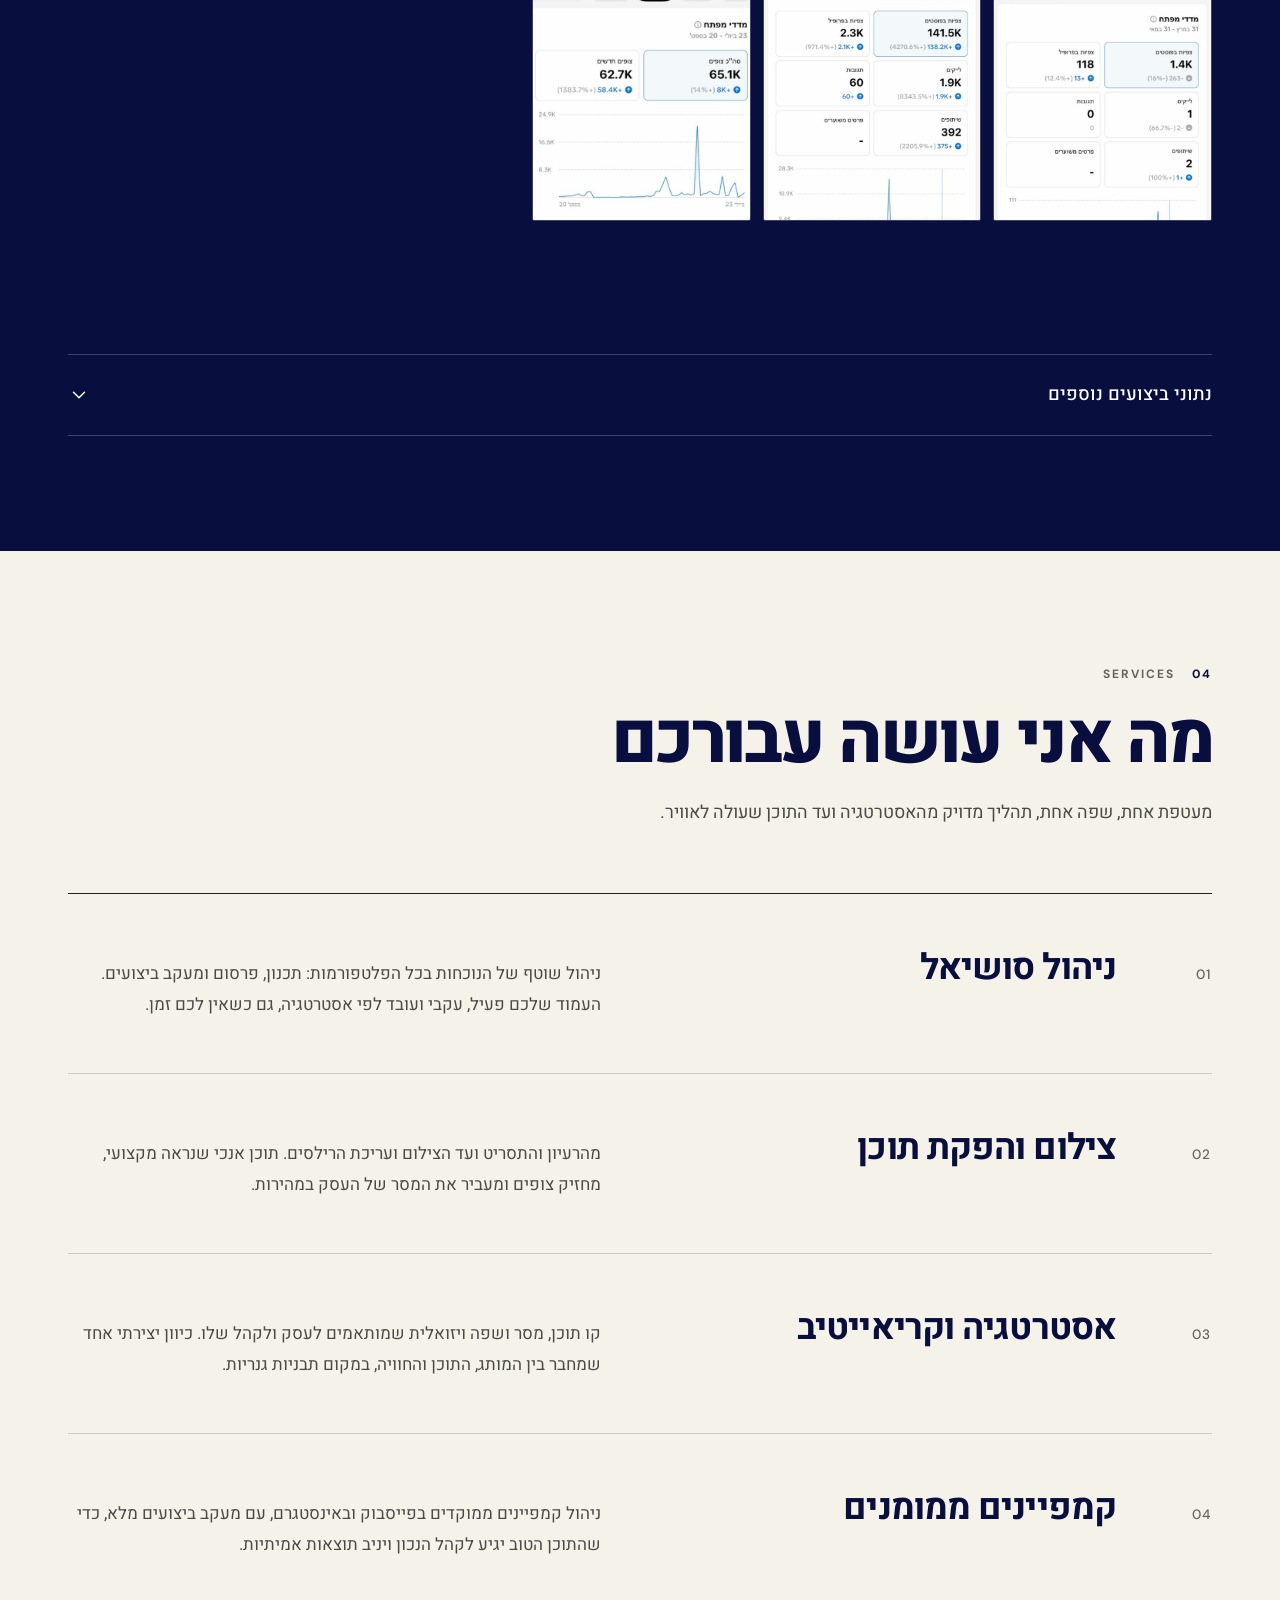
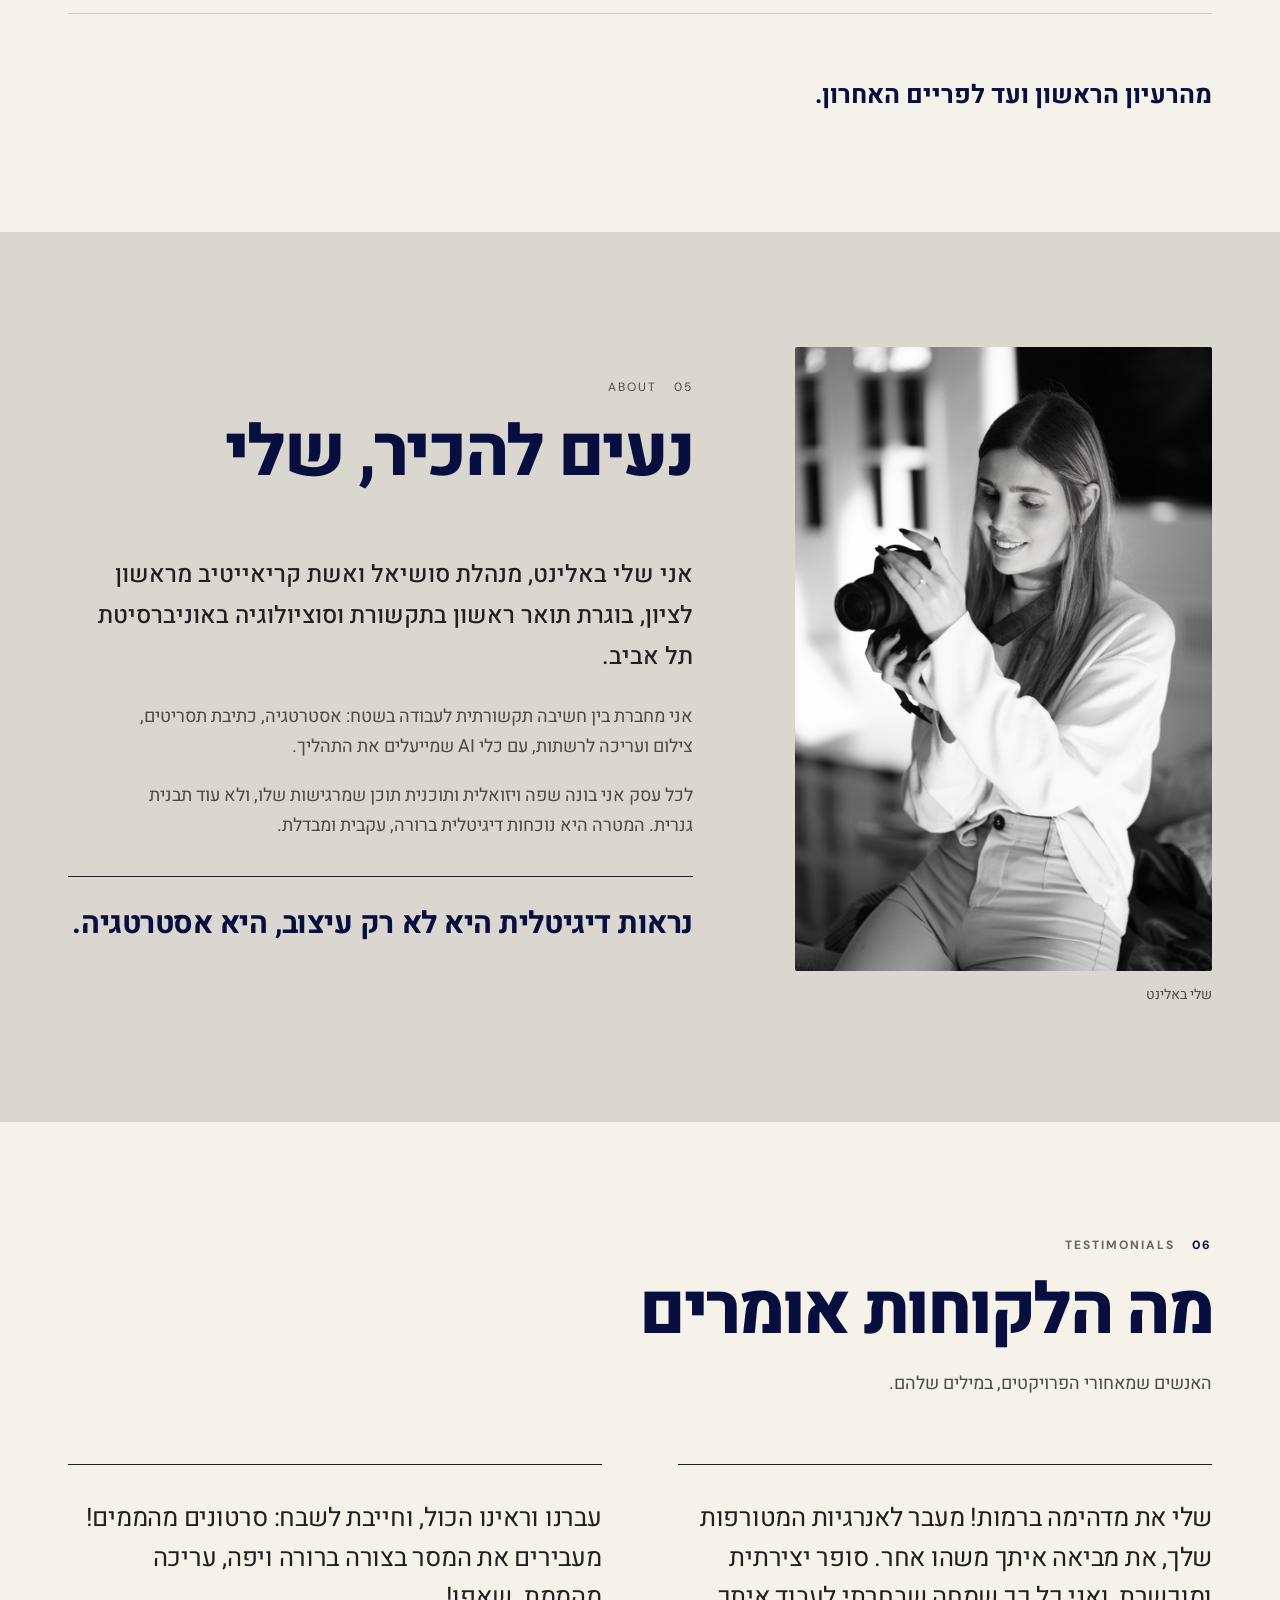
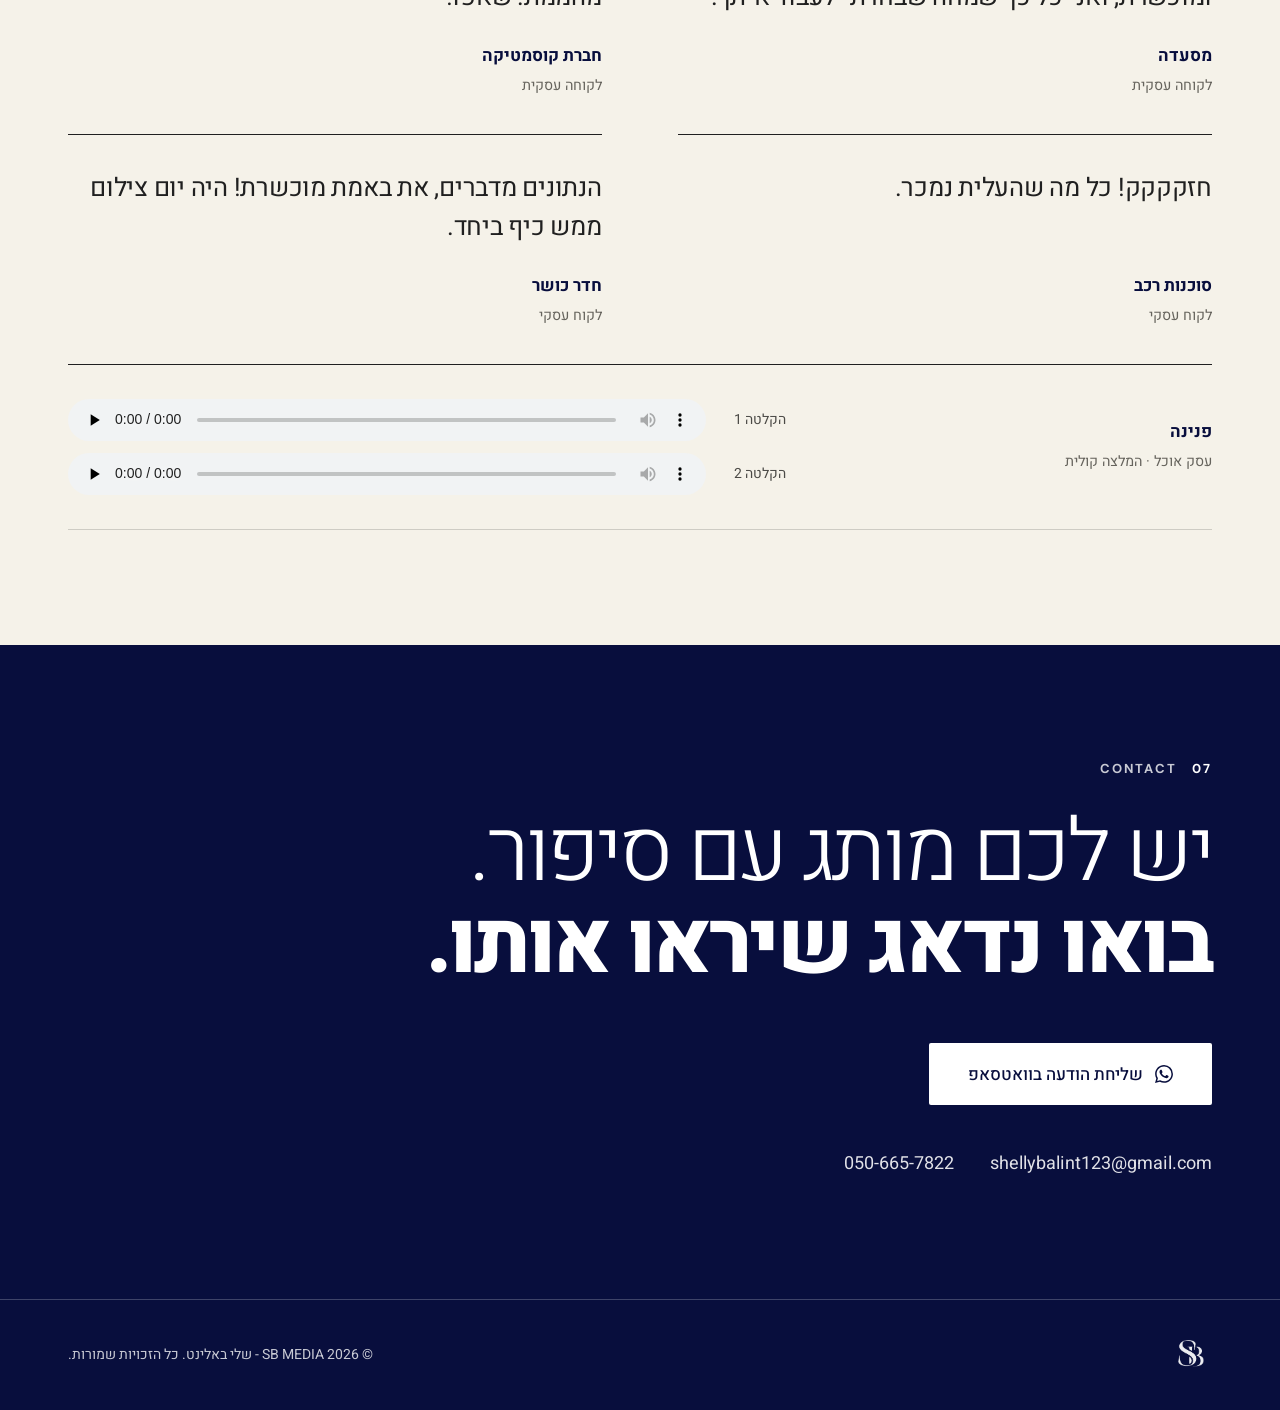
==== commit d2922d44: "Video player: click to play with sound, replay, error/blocked states - Fix: no replay button at the " ====
--- a/index.html
+++ b/index.html
@@ -30,7 +30,7 @@
 <link rel="preload" href="assets/fonts/heebo-400-hebrew.woff2" as="font" type="font/woff2" crossorigin>
 <link rel="preload" href="assets/fonts/heebo-800-hebrew.woff2" as="font" type="font/woff2" crossorigin>
 <link rel="preload" href="assets/fonts/syne-700-latin.woff2" as="font" type="font/woff2" crossorigin>
-<link rel="stylesheet" href="styles.css?v=20261101-studio">
+<link rel="stylesheet" href="styles.css?v=20261101-player">
 <script>document.documentElement.classList.add('js');</script>
 </head>
 <body>
@@ -97,21 +97,21 @@
           <p>ארבע דוגמאות מתוך העבודות שלי, בתחומים שונים ובשפה ויזואלית שמתאימה לכל עסק.</p>
         </div>
         <div class="featured-grid">
-          <button class="featured-card__play" type="button" data-title="בריאות וקוסמטיקה" data-video="public/videos/portfolio-new-10.mp4" data-thumb="public/videos/thumbs/portfolio-new-10.jpg" data-ratio="9 / 16" aria-label="לצפייה בסרטון נבחר מתחום הבריאות והקוסמטיקה">
+          <button class="featured-card__play" type="button" data-title="בריאות וקוסמטיקה" data-video="public/videos/portfolio-new-10.mp4" data-thumb="public/videos/thumbs/portfolio-new-10.jpg" data-ratio="9 / 16">
             <span class="featured-card__media"><img src="public/videos/thumbs/portfolio-new-10.jpg" width="480" height="853" loading="lazy" decoding="async" alt=""><span class="featured-card__icon" aria-hidden="true">▶</span></span>
-            <span class="featured-card__info"><span class="featured-card__category">01 / BEAUTY</span><strong>בריאות וקוסמטיקה</strong><span class="featured-card__service">יצירת תוכן · צילום · עריכה</span></span>
+            <span class="featured-card__info"><span class="featured-card__category">01 / BEAUTY</span><strong>בריאות וקוסמטיקה</strong><span class="featured-card__service">יצירת תוכן · צילום · עריכה</span></span><span class="sr-only"> - הפעלת סרטון</span>
           </button>
-          <button class="featured-card__play" type="button" data-title="אוכל ומסעדות" data-video="public/videos/portfolio-new-11.mp4" data-thumb="public/videos/thumbs/portfolio-new-11.jpg" data-ratio="9 / 16" aria-label="לצפייה בסרטון נבחר מתחום האוכל והמסעדות">
+          <button class="featured-card__play" type="button" data-title="אוכל ומסעדות" data-video="public/videos/portfolio-new-11.mp4" data-thumb="public/videos/thumbs/portfolio-new-11.jpg" data-ratio="9 / 16">
             <span class="featured-card__media"><img src="public/videos/thumbs/portfolio-new-11.jpg" width="480" height="853" loading="lazy" decoding="async" alt=""><span class="featured-card__icon" aria-hidden="true">▶</span></span>
-            <span class="featured-card__info"><span class="featured-card__category">02 / FOOD</span><strong>אוכל ומסעדות</strong><span class="featured-card__service">יצירת תוכן · צילום · עריכה</span></span>
+            <span class="featured-card__info"><span class="featured-card__category">02 / FOOD</span><strong>אוכל ומסעדות</strong><span class="featured-card__service">יצירת תוכן · צילום · עריכה</span></span><span class="sr-only"> - הפעלת סרטון</span>
           </button>
-          <button class="featured-card__play" type="button" data-title="סרטון חדש · קריאייטיב" data-video="public/videos/portfolio-new-30.mp4" data-thumb="public/videos/thumbs/portfolio-new-30.jpg" data-ratio="9 / 16" aria-label="לצפייה בסרטון נבחר מתחום הרכב">
-            <span class="featured-card__media"><img src="public/videos/thumbs/portfolio-new-30.jpg" width="480" height="853" loading="lazy" decoding="async" alt=""><span class="featured-card__icon" aria-hidden="true">▶</span></span>
-            <span class="featured-card__info"><span class="featured-card__category">03 / CREATIVE</span><strong>קריאייטיב נבחר</strong><span class="featured-card__service">יצירת תוכן · צילום · עריכה</span></span>
+          <button class="featured-card__play" type="button" data-title="סוכנות רכב" data-video="public/videos/portfolio-new-13.mp4" data-thumb="public/videos/thumbs/portfolio-new-13.jpg" data-ratio="9 / 16">
+            <span class="featured-card__media"><img src="public/videos/thumbs/portfolio-new-13.jpg" width="480" height="853" loading="lazy" decoding="async" alt=""><span class="featured-card__icon" aria-hidden="true">▶</span></span>
+            <span class="featured-card__info"><span class="featured-card__category">03 / AUTOMOTIVE</span><strong>עולם הרכב</strong><span class="featured-card__service">יצירת תוכן · צילום · עריכה</span></span><span class="sr-only"> - הפעלת סרטון</span>
           </button>
-          <button class="featured-card__play" type="button" data-title="כושר ולייף סטייל" data-video="public/videos/light/portfolio-02.mp4" data-thumb="public/videos/thumbs/portfolio-02.jpg" data-ratio="9 / 16" aria-label="לצפייה בסרטון נבחר מתחום הכושר">
+          <button class="featured-card__play" type="button" data-title="כושר ולייף סטייל" data-video="public/videos/light/portfolio-02.mp4" data-thumb="public/videos/thumbs/portfolio-02.jpg" data-ratio="9 / 16">
             <span class="featured-card__media"><img src="public/videos/thumbs/portfolio-02.jpg" width="480" height="853" loading="lazy" decoding="async" alt=""><span class="featured-card__icon" aria-hidden="true">▶</span></span>
-            <span class="featured-card__info"><span class="featured-card__category">04 / FITNESS</span><strong>כושר ותנועה</strong><span class="featured-card__service">יצירת תוכן · צילום · עריכה</span></span>
+            <span class="featured-card__info"><span class="featured-card__category">04 / FITNESS</span><strong>כושר ותנועה</strong><span class="featured-card__service">יצירת תוכן · צילום · עריכה</span></span><span class="sr-only"> - הפעלת סרטון</span>
           </button>
         </div>
         <a class="featured-contact" href="#contact">אהבתם את הכיוון? בואו נדבר על העסק שלכם <span aria-hidden="true">←</span></a>
@@ -126,7 +126,7 @@
       <button class="tab" role="tab" id="tab-all" aria-controls="panel-all" aria-selected="true" tabindex="0" type="button">
         <span class="tab-num" aria-hidden="true">00</span>
         <span class="tab-name">הכל</span>
-        <span class="tab-count">29</span>
+        <span class="tab-count">28</span>
       </button>
       <button class="tab" role="tab" id="tab-food" aria-controls="panel-food" aria-selected="false" tabindex="-1" type="button">
         <span class="tab-num" aria-hidden="true">01</span>
@@ -161,208 +161,201 @@
           <dl class="project-meta">
             <div><dt>תחום</dt><dd>כל התחומים</dd></div>
             <div><dt>שירות</dt><dd>יצירת תוכן · צילום · עריכה</dd></div>
-            <div><dt>עבודות</dt><dd>29</dd></div>
+            <div><dt>עבודות</dt><dd>28</dd></div>
           </dl>
         </header>
         <ul class="vgrid vgrid-all">
           <li class="vitem" data-item>
-            <button class="vcard" type="button" data-video="public/videos/portfolio-new-30.mp4" data-thumb="public/videos/thumbs/portfolio-new-30.jpg" data-ratio="9 / 16" aria-label="סרטון 01 מתוך 29, כל העבודות - הפעלה">
-              <img src="public/videos/thumbs/portfolio-new-30.jpg" width="480" height="853" loading="lazy" decoding="async" alt="">
+            <button class="vcard" type="button" data-video="public/videos/portfolio-new-10.mp4" data-thumb="public/videos/thumbs/portfolio-new-10.jpg" data-ratio="9 / 16" aria-label="סרטון 01 מתוך 28, כל העבודות - הפעלה">
+              <img src="public/videos/thumbs/portfolio-new-10.jpg" width="480" height="853" loading="lazy" decoding="async" alt="">
               <span class="vplay" aria-hidden="true"><svg viewBox="0 0 24 24"><path d="M8 5.5v13l11-6.5z"/></svg></span>
               <span class="vnum" aria-hidden="true">01</span>
             </button>
           </li>
           <li class="vitem" data-item>
-            <button class="vcard" type="button" data-video="public/videos/portfolio-new-10.mp4" data-thumb="public/videos/thumbs/portfolio-new-10.jpg" data-ratio="9 / 16" aria-label="סרטון 01 מתוך 29, כל העבודות - הפעלה">
-              <img src="public/videos/thumbs/portfolio-new-10.jpg" width="480" height="853" loading="lazy" decoding="async" alt="">
-              <span class="vplay" aria-hidden="true"><svg viewBox="0 0 24 24"><path d="M8 5.5v13l11-6.5z"/></svg></span>
-              <span class="vnum" aria-hidden="true">01</span>
-            </button>
-          </li>
-          <li class="vitem" data-item>
-            <button class="vcard" type="button" data-video="public/videos/portfolio-new-11.mp4" data-thumb="public/videos/thumbs/portfolio-new-11.jpg" data-ratio="9 / 16" aria-label="סרטון 02 מתוך 29, כל העבודות - הפעלה">
+            <button class="vcard" type="button" data-video="public/videos/portfolio-new-11.mp4" data-thumb="public/videos/thumbs/portfolio-new-11.jpg" data-ratio="9 / 16" aria-label="סרטון 02 מתוך 28, כל העבודות - הפעלה">
               <img src="public/videos/thumbs/portfolio-new-11.jpg" width="480" height="853" loading="lazy" decoding="async" alt="">
               <span class="vplay" aria-hidden="true"><svg viewBox="0 0 24 24"><path d="M8 5.5v13l11-6.5z"/></svg></span>
               <span class="vnum" aria-hidden="true">02</span>
             </button>
           </li>
           <li class="vitem" data-item>
-            <button class="vcard" type="button" data-video="public/videos/portfolio-new-12.mp4" data-thumb="public/videos/thumbs/portfolio-new-12.jpg" data-ratio="9 / 16" aria-label="סרטון 03 מתוך 29, כל העבודות - הפעלה">
+            <button class="vcard" type="button" data-video="public/videos/portfolio-new-12.mp4" data-thumb="public/videos/thumbs/portfolio-new-12.jpg" data-ratio="9 / 16" aria-label="סרטון 03 מתוך 28, כל העבודות - הפעלה">
               <img src="public/videos/thumbs/portfolio-new-12.jpg" width="480" height="853" loading="lazy" decoding="async" alt="">
               <span class="vplay" aria-hidden="true"><svg viewBox="0 0 24 24"><path d="M8 5.5v13l11-6.5z"/></svg></span>
               <span class="vnum" aria-hidden="true">03</span>
             </button>
           </li>
           <li class="vitem" data-item>
-            <button class="vcard" type="button" data-video="public/videos/portfolio-new-13.mp4" data-thumb="public/videos/thumbs/portfolio-new-13.jpg" data-ratio="9 / 16" aria-label="סרטון 04 מתוך 29, כל העבודות - הפעלה">
+            <button class="vcard" type="button" data-video="public/videos/portfolio-new-13.mp4" data-thumb="public/videos/thumbs/portfolio-new-13.jpg" data-ratio="9 / 16" aria-label="סרטון 04 מתוך 28, כל העבודות - הפעלה">
               <img src="public/videos/thumbs/portfolio-new-13.jpg" width="480" height="853" loading="lazy" decoding="async" alt="">
               <span class="vplay" aria-hidden="true"><svg viewBox="0 0 24 24"><path d="M8 5.5v13l11-6.5z"/></svg></span>
               <span class="vnum" aria-hidden="true">04</span>
             </button>
           </li>
           <li class="vitem" data-item>
-            <button class="vcard" type="button" data-video="public/videos/light/portfolio-01.mp4" data-thumb="public/videos/thumbs/portfolio-01.jpg" data-ratio="9 / 16" aria-label="סרטון 05 מתוך 29, כל העבודות - הפעלה">
+            <button class="vcard" type="button" data-video="public/videos/light/portfolio-01.mp4" data-thumb="public/videos/thumbs/portfolio-01.jpg" data-ratio="9 / 16" aria-label="סרטון 05 מתוך 28, כל העבודות - הפעלה">
               <img src="public/videos/thumbs/portfolio-01.jpg" width="480" height="853" loading="lazy" decoding="async" alt="">
               <span class="vplay" aria-hidden="true"><svg viewBox="0 0 24 24"><path d="M8 5.5v13l11-6.5z"/></svg></span>
               <span class="vnum" aria-hidden="true">05</span>
             </button>
           </li>
           <li class="vitem" data-item>
-            <button class="vcard" type="button" data-video="public/videos/portfolio-new-07.mp4" data-thumb="public/videos/thumbs/portfolio-new-07.jpg" data-ratio="9 / 16" aria-label="סרטון 06 מתוך 29, כל העבודות - הפעלה">
+            <button class="vcard" type="button" data-video="public/videos/portfolio-new-07.mp4" data-thumb="public/videos/thumbs/portfolio-new-07.jpg" data-ratio="9 / 16" aria-label="סרטון 06 מתוך 28, כל העבודות - הפעלה">
               <img src="public/videos/thumbs/portfolio-new-07.jpg" width="480" height="853" loading="lazy" decoding="async" alt="">
               <span class="vplay" aria-hidden="true"><svg viewBox="0 0 24 24"><path d="M8 5.5v13l11-6.5z"/></svg></span>
               <span class="vnum" aria-hidden="true">06</span>
             </button>
           </li>
           <li class="vitem" data-item>
-            <button class="vcard" type="button" data-video="public/videos/light/portfolio-new-03.mp4" data-thumb="public/videos/thumbs/portfolio-new-03.jpg" data-ratio="9 / 16" aria-label="סרטון 07 מתוך 29, כל העבודות - הפעלה">
+            <button class="vcard" type="button" data-video="public/videos/light/portfolio-new-03.mp4" data-thumb="public/videos/thumbs/portfolio-new-03.jpg" data-ratio="9 / 16" aria-label="סרטון 07 מתוך 28, כל העבודות - הפעלה">
               <img src="public/videos/thumbs/portfolio-new-03.jpg" width="480" height="853" loading="lazy" decoding="async" alt="">
               <span class="vplay" aria-hidden="true"><svg viewBox="0 0 24 24"><path d="M8 5.5v13l11-6.5z"/></svg></span>
               <span class="vnum" aria-hidden="true">07</span>
             </button>
           </li>
           <li class="vitem" data-item>
-            <button class="vcard" type="button" data-video="public/videos/portfolio-new-17.mp4" data-thumb="public/videos/thumbs/portfolio-new-17.jpg" data-ratio="9 / 16" aria-label="סרטון 08 מתוך 29, כל העבודות - הפעלה">
+            <button class="vcard" type="button" data-video="public/videos/portfolio-new-17.mp4" data-thumb="public/videos/thumbs/portfolio-new-17.jpg" data-ratio="9 / 16" aria-label="סרטון 08 מתוך 28, כל העבודות - הפעלה">
               <img src="public/videos/thumbs/portfolio-new-17.jpg" width="480" height="853" loading="lazy" decoding="async" alt="">
               <span class="vplay" aria-hidden="true"><svg viewBox="0 0 24 24"><path d="M8 5.5v13l11-6.5z"/></svg></span>
               <span class="vnum" aria-hidden="true">08</span>
             </button>
           </li>
           <li class="vitem" data-item>
-            <button class="vcard" type="button" data-video="public/videos/portfolio-new-09.mp4" data-thumb="public/videos/thumbs/portfolio-new-09.jpg" data-ratio="9 / 16" aria-label="סרטון 09 מתוך 29, כל העבודות - הפעלה">
+            <button class="vcard" type="button" data-video="public/videos/portfolio-new-09.mp4" data-thumb="public/videos/thumbs/portfolio-new-09.jpg" data-ratio="9 / 16" aria-label="סרטון 09 מתוך 28, כל העבודות - הפעלה">
               <img src="public/videos/thumbs/portfolio-new-09.jpg" width="480" height="853" loading="lazy" decoding="async" alt="">
               <span class="vplay" aria-hidden="true"><svg viewBox="0 0 24 24"><path d="M8 5.5v13l11-6.5z"/></svg></span>
               <span class="vnum" aria-hidden="true">09</span>
             </button>
           </li>
           <li class="vitem" data-item>
-            <button class="vcard" type="button" data-video="public/videos/light/portfolio-02.mp4" data-thumb="public/videos/thumbs/portfolio-02.jpg" data-ratio="9 / 16" aria-label="סרטון 10 מתוך 29, כל העבודות - הפעלה">
+            <button class="vcard" type="button" data-video="public/videos/light/portfolio-02.mp4" data-thumb="public/videos/thumbs/portfolio-02.jpg" data-ratio="9 / 16" aria-label="סרטון 10 מתוך 28, כל העבודות - הפעלה">
               <img src="public/videos/thumbs/portfolio-02.jpg" width="480" height="853" loading="lazy" decoding="async" alt="">
               <span class="vplay" aria-hidden="true"><svg viewBox="0 0 24 24"><path d="M8 5.5v13l11-6.5z"/></svg></span>
               <span class="vnum" aria-hidden="true">10</span>
             </button>
           </li>
           <li class="vitem" data-item>
-            <button class="vcard" type="button" data-video="public/videos/light/portfolio-03.mp4" data-thumb="public/videos/thumbs/portfolio-03.jpg" data-ratio="9 / 16" aria-label="סרטון 11 מתוך 29, כל העבודות - הפעלה">
+            <button class="vcard" type="button" data-video="public/videos/light/portfolio-03.mp4" data-thumb="public/videos/thumbs/portfolio-03.jpg" data-ratio="9 / 16" aria-label="סרטון 11 מתוך 28, כל העבודות - הפעלה">
               <img src="public/videos/thumbs/portfolio-03.jpg" width="480" height="853" loading="lazy" decoding="async" alt="">
               <span class="vplay" aria-hidden="true"><svg viewBox="0 0 24 24"><path d="M8 5.5v13l11-6.5z"/></svg></span>
               <span class="vnum" aria-hidden="true">11</span>
             </button>
           </li>
           <li class="vitem" data-item>
-            <button class="vcard" type="button" data-video="public/videos/portfolio-new-18.mp4" data-thumb="public/videos/thumbs/portfolio-new-18.jpg" data-ratio="9 / 16" aria-label="סרטון 12 מתוך 29, כל העבודות - הפעלה">
+            <button class="vcard" type="button" data-video="public/videos/portfolio-new-18.mp4" data-thumb="public/videos/thumbs/portfolio-new-18.jpg" data-ratio="9 / 16" aria-label="סרטון 12 מתוך 28, כל העבודות - הפעלה">
               <img src="public/videos/thumbs/portfolio-new-18.jpg" width="480" height="853" loading="lazy" decoding="async" alt="">
               <span class="vplay" aria-hidden="true"><svg viewBox="0 0 24 24"><path d="M8 5.5v13l11-6.5z"/></svg></span>
               <span class="vnum" aria-hidden="true">12</span>
             </button>
           </li>
           <li class="vitem" data-item>
-            <button class="vcard" type="button" data-video="public/videos/light/portfolio-04.mp4" data-thumb="public/videos/thumbs/portfolio-04.jpg" data-ratio="9 / 16" aria-label="סרטון 13 מתוך 29, כל העבודות - הפעלה">
+            <button class="vcard" type="button" data-video="public/videos/light/portfolio-04.mp4" data-thumb="public/videos/thumbs/portfolio-04.jpg" data-ratio="9 / 16" aria-label="סרטון 13 מתוך 28, כל העבודות - הפעלה">
               <img src="public/videos/thumbs/portfolio-04.jpg" width="480" height="853" loading="lazy" decoding="async" alt="">
               <span class="vplay" aria-hidden="true"><svg viewBox="0 0 24 24"><path d="M8 5.5v13l11-6.5z"/></svg></span>
               <span class="vnum" aria-hidden="true">13</span>
             </button>
           </li>
           <li class="vitem" data-item>
-            <button class="vcard" type="button" data-video="public/videos/light/portfolio-05.mp4" data-thumb="public/videos/thumbs/portfolio-05.jpg" data-ratio="9 / 16" aria-label="סרטון 14 מתוך 29, כל העבודות - הפעלה">
+            <button class="vcard" type="button" data-video="public/videos/light/portfolio-05.mp4" data-thumb="public/videos/thumbs/portfolio-05.jpg" data-ratio="9 / 16" aria-label="סרטון 14 מתוך 28, כל העבודות - הפעלה">
               <img src="public/videos/thumbs/portfolio-05.jpg" width="480" height="853" loading="lazy" decoding="async" alt="">
               <span class="vplay" aria-hidden="true"><svg viewBox="0 0 24 24"><path d="M8 5.5v13l11-6.5z"/></svg></span>
               <span class="vnum" aria-hidden="true">14</span>
             </button>
           </li>
           <li class="vitem" data-item>
-            <button class="vcard" type="button" data-video="public/videos/light/portfolio-06.mp4" data-thumb="public/videos/thumbs/portfolio-06.jpg" data-ratio="9 / 16" aria-label="סרטון 15 מתוך 29, כל העבודות - הפעלה">
+            <button class="vcard" type="button" data-video="public/videos/light/portfolio-06.mp4" data-thumb="public/videos/thumbs/portfolio-06.jpg" data-ratio="9 / 16" aria-label="סרטון 15 מתוך 28, כל העבודות - הפעלה">
               <img src="public/videos/thumbs/portfolio-06.jpg" width="480" height="853" loading="lazy" decoding="async" alt="">
               <span class="vplay" aria-hidden="true"><svg viewBox="0 0 24 24"><path d="M8 5.5v13l11-6.5z"/></svg></span>
               <span class="vnum" aria-hidden="true">15</span>
             </button>
           </li>
           <li class="vitem" data-item>
-            <button class="vcard" type="button" data-video="public/videos/light/portfolio-07.mp4" data-thumb="public/videos/thumbs/portfolio-07.jpg" data-ratio="9 / 16" aria-label="סרטון 16 מתוך 29, כל העבודות - הפעלה">
+            <button class="vcard" type="button" data-video="public/videos/light/portfolio-07.mp4" data-thumb="public/videos/thumbs/portfolio-07.jpg" data-ratio="9 / 16" aria-label="סרטון 16 מתוך 28, כל העבודות - הפעלה">
               <img src="public/videos/thumbs/portfolio-07.jpg" width="480" height="853" loading="lazy" decoding="async" alt="">
               <span class="vplay" aria-hidden="true"><svg viewBox="0 0 24 24"><path d="M8 5.5v13l11-6.5z"/></svg></span>
               <span class="vnum" aria-hidden="true">16</span>
             </button>
           </li>
           <li class="vitem" data-item>
-            <button class="vcard" type="button" data-video="public/videos/light/portfolio-08.mp4" data-thumb="public/videos/thumbs/portfolio-08.jpg" data-ratio="9 / 16" aria-label="סרטון 17 מתוך 29, כל העבודות - הפעלה">
+            <button class="vcard" type="button" data-video="public/videos/light/portfolio-08.mp4" data-thumb="public/videos/thumbs/portfolio-08.jpg" data-ratio="9 / 16" aria-label="סרטון 17 מתוך 28, כל העבודות - הפעלה">
               <img src="public/videos/thumbs/portfolio-08.jpg" width="480" height="853" loading="lazy" decoding="async" alt="">
               <span class="vplay" aria-hidden="true"><svg viewBox="0 0 24 24"><path d="M8 5.5v13l11-6.5z"/></svg></span>
               <span class="vnum" aria-hidden="true">17</span>
             </button>
           </li>
           <li class="vitem" data-item>
-            <button class="vcard" type="button" data-video="public/videos/light/portfolio-09.mp4" data-thumb="public/videos/thumbs/portfolio-09.jpg" data-ratio="9 / 16" aria-label="סרטון 18 מתוך 29, כל העבודות - הפעלה">
+            <button class="vcard" type="button" data-video="public/videos/light/portfolio-09.mp4" data-thumb="public/videos/thumbs/portfolio-09.jpg" data-ratio="9 / 16" aria-label="סרטון 18 מתוך 28, כל העבודות - הפעלה">
               <img src="public/videos/thumbs/portfolio-09.jpg" width="480" height="853" loading="lazy" decoding="async" alt="">
               <span class="vplay" aria-hidden="true"><svg viewBox="0 0 24 24"><path d="M8 5.5v13l11-6.5z"/></svg></span>
               <span class="vnum" aria-hidden="true">18</span>
             </button>
           </li>
           <li class="vitem" data-item>
-            <button class="vcard" type="button" data-video="public/videos/light/portfolio-10.mp4" data-thumb="public/videos/thumbs/portfolio-10.jpg" data-ratio="9 / 16" aria-label="סרטון 19 מתוך 29, כל העבודות - הפעלה">
+            <button class="vcard" type="button" data-video="public/videos/light/portfolio-10.mp4" data-thumb="public/videos/thumbs/portfolio-10.jpg" data-ratio="9 / 16" aria-label="סרטון 19 מתוך 28, כל העבודות - הפעלה">
               <img src="public/videos/thumbs/portfolio-10.jpg" width="480" height="853" loading="lazy" decoding="async" alt="">
               <span class="vplay" aria-hidden="true"><svg viewBox="0 0 24 24"><path d="M8 5.5v13l11-6.5z"/></svg></span>
               <span class="vnum" aria-hidden="true">19</span>
             </button>
           </li>
           <li class="vitem" data-item>
-            <button class="vcard" type="button" data-video="public/videos/light/portfolio-11.mp4" data-thumb="public/videos/thumbs/portfolio-11.jpg" data-ratio="9 / 16" aria-label="סרטון 20 מתוך 29, כל העבודות - הפעלה">
+            <button class="vcard" type="button" data-video="public/videos/light/portfolio-11.mp4" data-thumb="public/videos/thumbs/portfolio-11.jpg" data-ratio="9 / 16" aria-label="סרטון 20 מתוך 28, כל העבודות - הפעלה">
               <img src="public/videos/thumbs/portfolio-11.jpg" width="480" height="853" loading="lazy" decoding="async" alt="">
               <span class="vplay" aria-hidden="true"><svg viewBox="0 0 24 24"><path d="M8 5.5v13l11-6.5z"/></svg></span>
               <span class="vnum" aria-hidden="true">20</span>
             </button>
           </li>
           <li class="vitem" data-item>
-            <button class="vcard" type="button" data-video="public/videos/light/portfolio-12.mp4" data-thumb="public/videos/thumbs/portfolio-12.jpg" data-ratio="9 / 16" aria-label="סרטון 21 מתוך 29, כל העבודות - הפעלה">
+            <button class="vcard" type="button" data-video="public/videos/light/portfolio-12.mp4" data-thumb="public/videos/thumbs/portfolio-12.jpg" data-ratio="9 / 16" aria-label="סרטון 21 מתוך 28, כל העבודות - הפעלה">
               <img src="public/videos/thumbs/portfolio-12.jpg" width="480" height="853" loading="lazy" decoding="async" alt="">
               <span class="vplay" aria-hidden="true"><svg viewBox="0 0 24 24"><path d="M8 5.5v13l11-6.5z"/></svg></span>
               <span class="vnum" aria-hidden="true">21</span>
             </button>
           </li>
           <li class="vitem" data-item>
-            <button class="vcard" type="button" data-video="public/videos/portfolio-new-15.mp4" data-thumb="public/videos/thumbs/portfolio-new-15.jpg" data-ratio="9 / 16" aria-label="סרטון 22 מתוך 29, כל העבודות - הפעלה">
+            <button class="vcard" type="button" data-video="public/videos/portfolio-new-15.mp4" data-thumb="public/videos/thumbs/portfolio-new-15.jpg" data-ratio="9 / 16" aria-label="סרטון 22 מתוך 28, כל העבודות - הפעלה">
               <img src="public/videos/thumbs/portfolio-new-15.jpg" width="480" height="853" loading="lazy" decoding="async" alt="">
               <span class="vplay" aria-hidden="true"><svg viewBox="0 0 24 24"><path d="M8 5.5v13l11-6.5z"/></svg></span>
               <span class="vnum" aria-hidden="true">22</span>
             </button>
           </li>
           <li class="vitem" data-item>
-            <button class="vcard" type="button" data-video="public/videos/portfolio-new-14.mp4" data-thumb="public/videos/thumbs/portfolio-new-14.jpg" data-ratio="9 / 16" aria-label="סרטון 23 מתוך 29, כל העבודות - הפעלה">
+            <button class="vcard" type="button" data-video="public/videos/portfolio-new-14.mp4" data-thumb="public/videos/thumbs/portfolio-new-14.jpg" data-ratio="9 / 16" aria-label="סרטון 23 מתוך 28, כל העבודות - הפעלה">
               <img src="public/videos/thumbs/portfolio-new-14.jpg" width="480" height="853" loading="lazy" decoding="async" alt="">
               <span class="vplay" aria-hidden="true"><svg viewBox="0 0 24 24"><path d="M8 5.5v13l11-6.5z"/></svg></span>
               <span class="vnum" aria-hidden="true">23</span>
             </button>
           </li>
           <li class="vitem" data-item>
-            <button class="vcard" type="button" data-video="public/videos/portfolio-new-16.mp4" data-thumb="public/videos/thumbs/portfolio-new-16.jpg" data-ratio="9 / 16" aria-label="סרטון 24 מתוך 29, כל העבודות - הפעלה">
+            <button class="vcard" type="button" data-video="public/videos/portfolio-new-16.mp4" data-thumb="public/videos/thumbs/portfolio-new-16.jpg" data-ratio="9 / 16" aria-label="סרטון 24 מתוך 28, כל העבודות - הפעלה">
               <img src="public/videos/thumbs/portfolio-new-16.jpg" width="480" height="853" loading="lazy" decoding="async" alt="">
               <span class="vplay" aria-hidden="true"><svg viewBox="0 0 24 24"><path d="M8 5.5v13l11-6.5z"/></svg></span>
               <span class="vnum" aria-hidden="true">24</span>
             </button>
           </li>
           <li class="vitem" data-item>
-            <button class="vcard" type="button" data-video="public/videos/portfolio-new-19.mp4" data-thumb="public/videos/thumbs/portfolio-new-19.jpg" data-ratio="9 / 16" aria-label="סרטון 25 מתוך 29, כל העבודות - הפעלה">
+            <button class="vcard" type="button" data-video="public/videos/portfolio-new-19.mp4" data-thumb="public/videos/thumbs/portfolio-new-19.jpg" data-ratio="9 / 16" aria-label="סרטון 25 מתוך 28, כל העבודות - הפעלה">
               <img src="public/videos/thumbs/portfolio-new-19.jpg" width="480" height="853" loading="lazy" decoding="async" alt="">
               <span class="vplay" aria-hidden="true"><svg viewBox="0 0 24 24"><path d="M8 5.5v13l11-6.5z"/></svg></span>
               <span class="vnum" aria-hidden="true">25</span>
             </button>
           </li>
           <li class="vitem" data-item>
-            <button class="vcard" type="button" data-video="public/videos/light/portfolio-16.mp4" data-thumb="public/videos/thumbs/portfolio-16.jpg" data-ratio="9 / 16" aria-label="סרטון 26 מתוך 29, כל העבודות - הפעלה">
+            <button class="vcard" type="button" data-video="public/videos/light/portfolio-16.mp4" data-thumb="public/videos/thumbs/portfolio-16.jpg" data-ratio="9 / 16" aria-label="סרטון 26 מתוך 28, כל העבודות - הפעלה">
               <img src="public/videos/thumbs/portfolio-16.jpg" width="480" height="853" loading="lazy" decoding="async" alt="">
               <span class="vplay" aria-hidden="true"><svg viewBox="0 0 24 24"><path d="M8 5.5v13l11-6.5z"/></svg></span>
               <span class="vnum" aria-hidden="true">26</span>
             </button>
           </li>
           <li class="vitem" data-item>
-            <button class="vcard" type="button" data-video="public/videos/light/portfolio-17.mp4" data-thumb="public/videos/thumbs/portfolio-17.jpg" data-ratio="9 / 16" aria-label="סרטון 27 מתוך 29, כל העבודות - הפעלה">
+            <button class="vcard" type="button" data-video="public/videos/light/portfolio-17.mp4" data-thumb="public/videos/thumbs/portfolio-17.jpg" data-ratio="9 / 16" aria-label="סרטון 27 מתוך 28, כל העבודות - הפעלה">
               <img src="public/videos/thumbs/portfolio-17.jpg" width="480" height="853" loading="lazy" decoding="async" alt="">
               <span class="vplay" aria-hidden="true"><svg viewBox="0 0 24 24"><path d="M8 5.5v13l11-6.5z"/></svg></span>
               <span class="vnum" aria-hidden="true">27</span>
             </button>
           </li>
           <li class="vitem is-wide" data-item>
-            <button class="vcard" type="button" data-video="public/videos/portfolio-18.mp4" data-thumb="public/videos/thumbs/portfolio-18.jpg" data-ratio="16 / 9" aria-label="סרטון 28 מתוך 29, כל העבודות - הפעלה - קריאייטיב לפרסומת (לאגודה למלחמה בסרטן)">
+            <button class="vcard" type="button" data-video="public/videos/portfolio-18.mp4" data-thumb="public/videos/thumbs/portfolio-18.jpg" data-ratio="16 / 9" aria-label="סרטון 28 מתוך 28, כל העבודות - הפעלה - קריאייטיב לפרסומת (לאגודה למלחמה בסרטן)">
               <img src="public/videos/thumbs/portfolio-18.jpg" width="640" height="360" loading="lazy" decoding="async" alt="">
               <span class="vplay" aria-hidden="true"><svg viewBox="0 0 24 24"><path d="M8 5.5v13l11-6.5z"/></svg></span>
               <span class="vnum" aria-hidden="true">28</span>
@@ -868,10 +861,24 @@
   </a>
 </aside>
 
-<dialog class="lb" id="lightbox" aria-label="נגן וידאו">
+<dialog class="lb" id="lightbox" aria-label="נגן וידאו" aria-modal="true">
   <div class="lb-inner">
-    <button class="lb-close" type="button" aria-label="סגירה"><svg viewBox="0 0 24 24" aria-hidden="true"><path d="M6 6l12 12M18 6L6 18" stroke="currentColor" stroke-width="1.8" stroke-linecap="round" fill="none"/></svg></button>
-    <div class="lb-stage"><video id="lb-video" controls playsinline preload="auto"></video></div>
+    <button class="lb-close" type="button" aria-label="סגירה וחזרה לגלריה"><svg viewBox="0 0 24 24" aria-hidden="true"><path d="M6 6l12 12M18 6L6 18" stroke="currentColor" stroke-width="1.8" stroke-linecap="round" fill="none"/></svg><span>סגירה</span></button>
+    <div class="lb-tools">
+      <button class="lb-mute" type="button" aria-label="השתקה" aria-pressed="false"><svg viewBox="0 0 24 24" aria-hidden="true"><path d="M4 9v6h4l5 4V5L8 9H4z" fill="currentColor"/><path class="w" d="M16 9a4 4 0 010 6M18.5 6.5a8 8 0 010 11" fill="none" stroke="currentColor" stroke-width="1.8" stroke-linecap="round"/><path class="x" d="M16 9l5 6M21 9l-5 6" fill="none" stroke="currentColor" stroke-width="1.8" stroke-linecap="round"/></svg></button>
+      <button class="lb-full" type="button" aria-label="מסך מלא"><svg viewBox="0 0 24 24" aria-hidden="true"><path d="M4 9V4h5M20 9V4h-5M4 15v5h5M20 15v5h-5" fill="none" stroke="currentColor" stroke-width="1.8" stroke-linecap="round" stroke-linejoin="round"/></svg></button>
+    </div>
+    <div class="lb-stage">
+      <video id="lb-video" controls playsinline webkit-playsinline preload="auto" controlslist="nodownload noremoteplayback"></video>
+      <span class="lb-spinner" hidden aria-hidden="true"></span>
+      <div class="lb-overlay" hidden>
+        <button class="lb-overlay-btn" type="button" aria-label="הפעלה">
+          <svg class="i-play" viewBox="0 0 24 24" aria-hidden="true"><path d="M8 5.5v13l11-6.5z" fill="currentColor"/></svg>
+          <svg class="i-replay" viewBox="0 0 24 24" aria-hidden="true"><path d="M4.5 12a7.5 7.5 0 102.4-5.5M4.5 4.5V9H9" fill="none" stroke="currentColor" stroke-width="1.8" stroke-linecap="round" stroke-linejoin="round"/></svg>
+        </button>
+        <p class="lb-overlay-msg" role="status"></p>
+      </div>
+    </div>
     <div class="lb-bar">
       <button class="lb-prev" type="button" aria-label="הסרטון הקודם"><svg viewBox="0 0 24 24" aria-hidden="true"><path d="M9 5l7 7-7 7" fill="none" stroke="currentColor" stroke-width="1.8" stroke-linecap="round" stroke-linejoin="round"/></svg></button>
       <p class="lb-count" aria-live="polite"><span class="lb-title"></span> <span class="lb-pos" dir="ltr"></span></p>
@@ -880,6 +887,6 @@
   </div>
 </dialog>
 
-<script src="script.js?v=20261101-video-fix"></script>
+<script src="script.js?v=20261101-player"></script>
 </body>
 </html>
--- a/styles.css
+++ b/styles.css
@@ -456,7 +456,8 @@
 .lb-overlay-btn .i-replay { display: none; }
 .lb-overlay.is-replay .i-play { display: none; }
 .lb-overlay.is-replay .i-replay { display: block; }
-.lb-overlay-msg { margin: 0; padding: 0 20px; max-width: 28ch; text-align: center; font-size: 0.95rem; line-height: 1.5; color: #fff; }
+.lb-overlay-msg { margin: 0; padding: 9px 16px; max-width: 28ch; text-align: center; font-size: 0.95rem; line-height: 1.5; color: #fff; background: var(--navy); border-radius: var(--r); }
+.lb-overlay-msg:empty { display: none; }
 html.lb-open { overflow: hidden; }
 
 /* ---------- Reveal on scroll ---------- */
@@ -679,7 +680,7 @@
 }
 .svc-desc { line-height: 1.85; }
 .about .sec-idx { font-size: .75rem; }
-.about .sec-idx span { color: var(--ink-3); }
+.about .sec-idx span { color: var(--ink-2); }
 .testimonials .sec-lead { max-width: 420px; }
 .quote blockquote { font-weight: 400; }
 .contact .sec-idx { margin-bottom: 30px; }
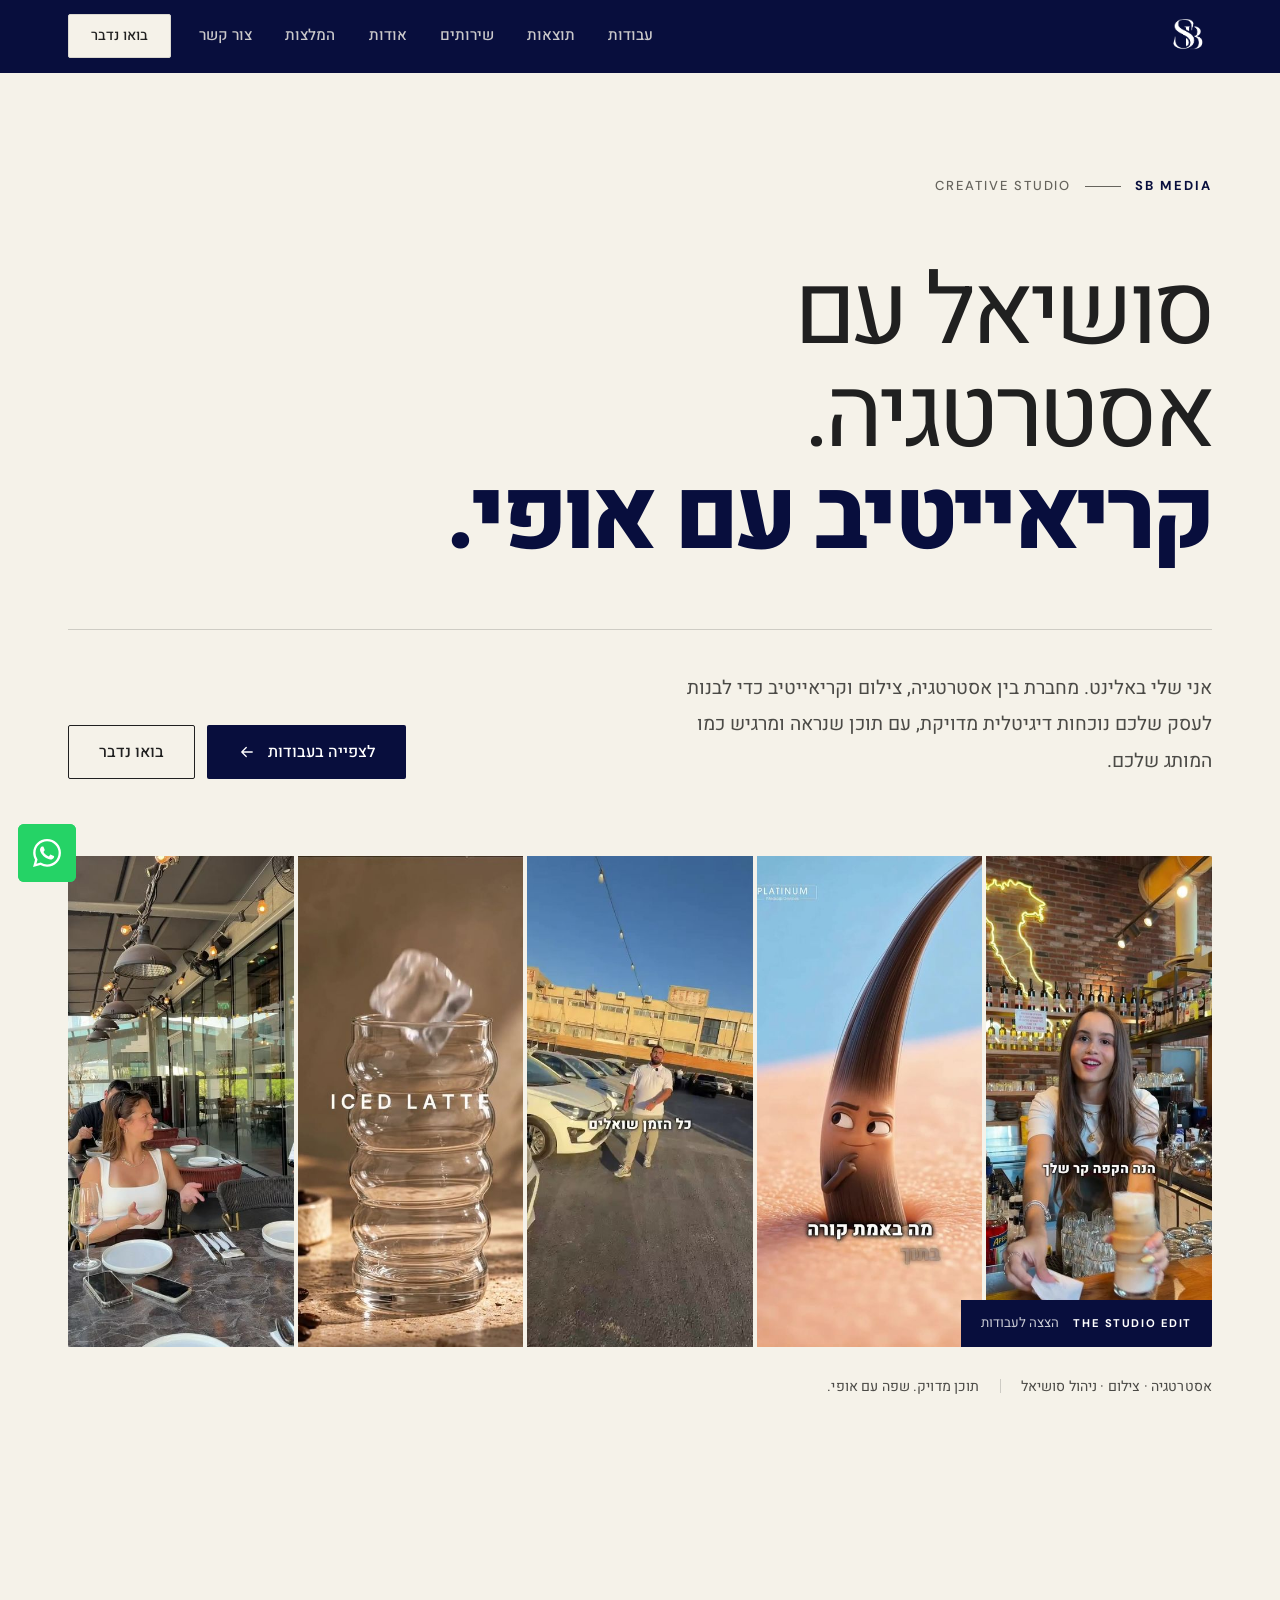
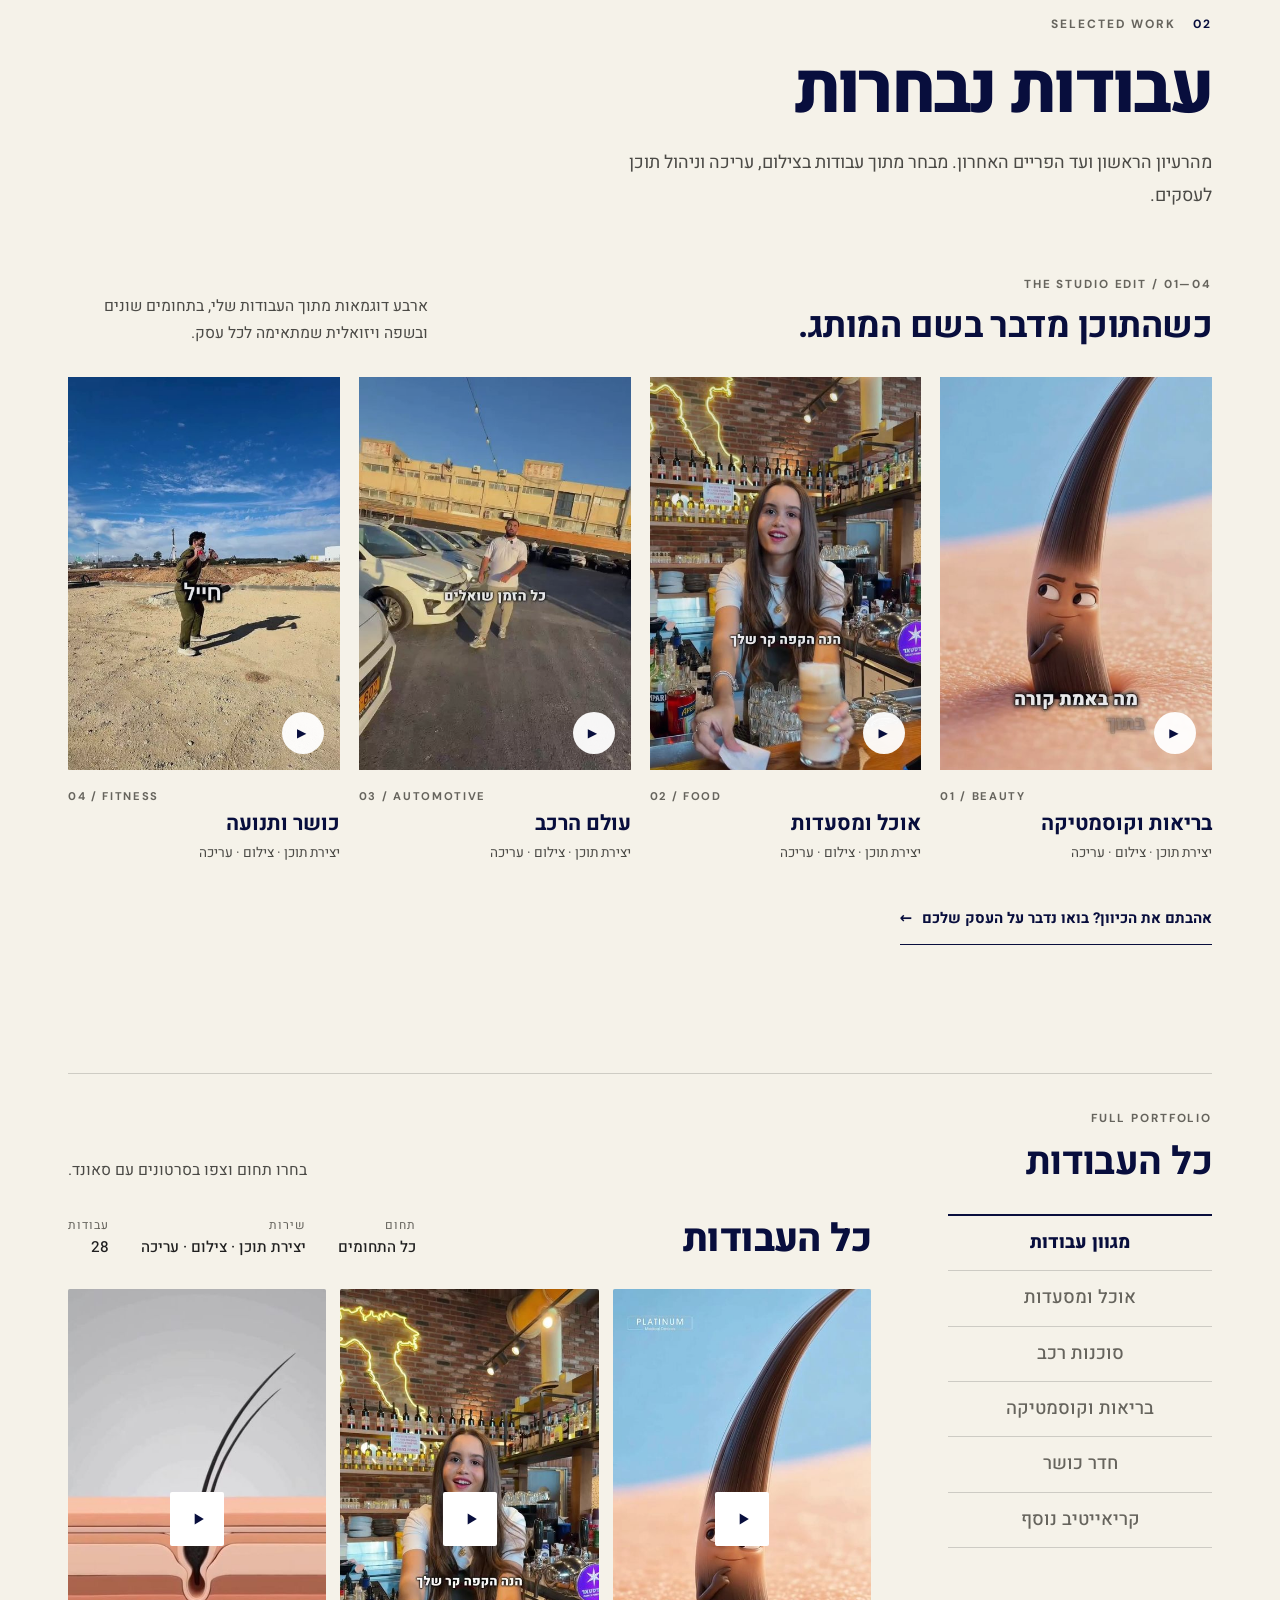
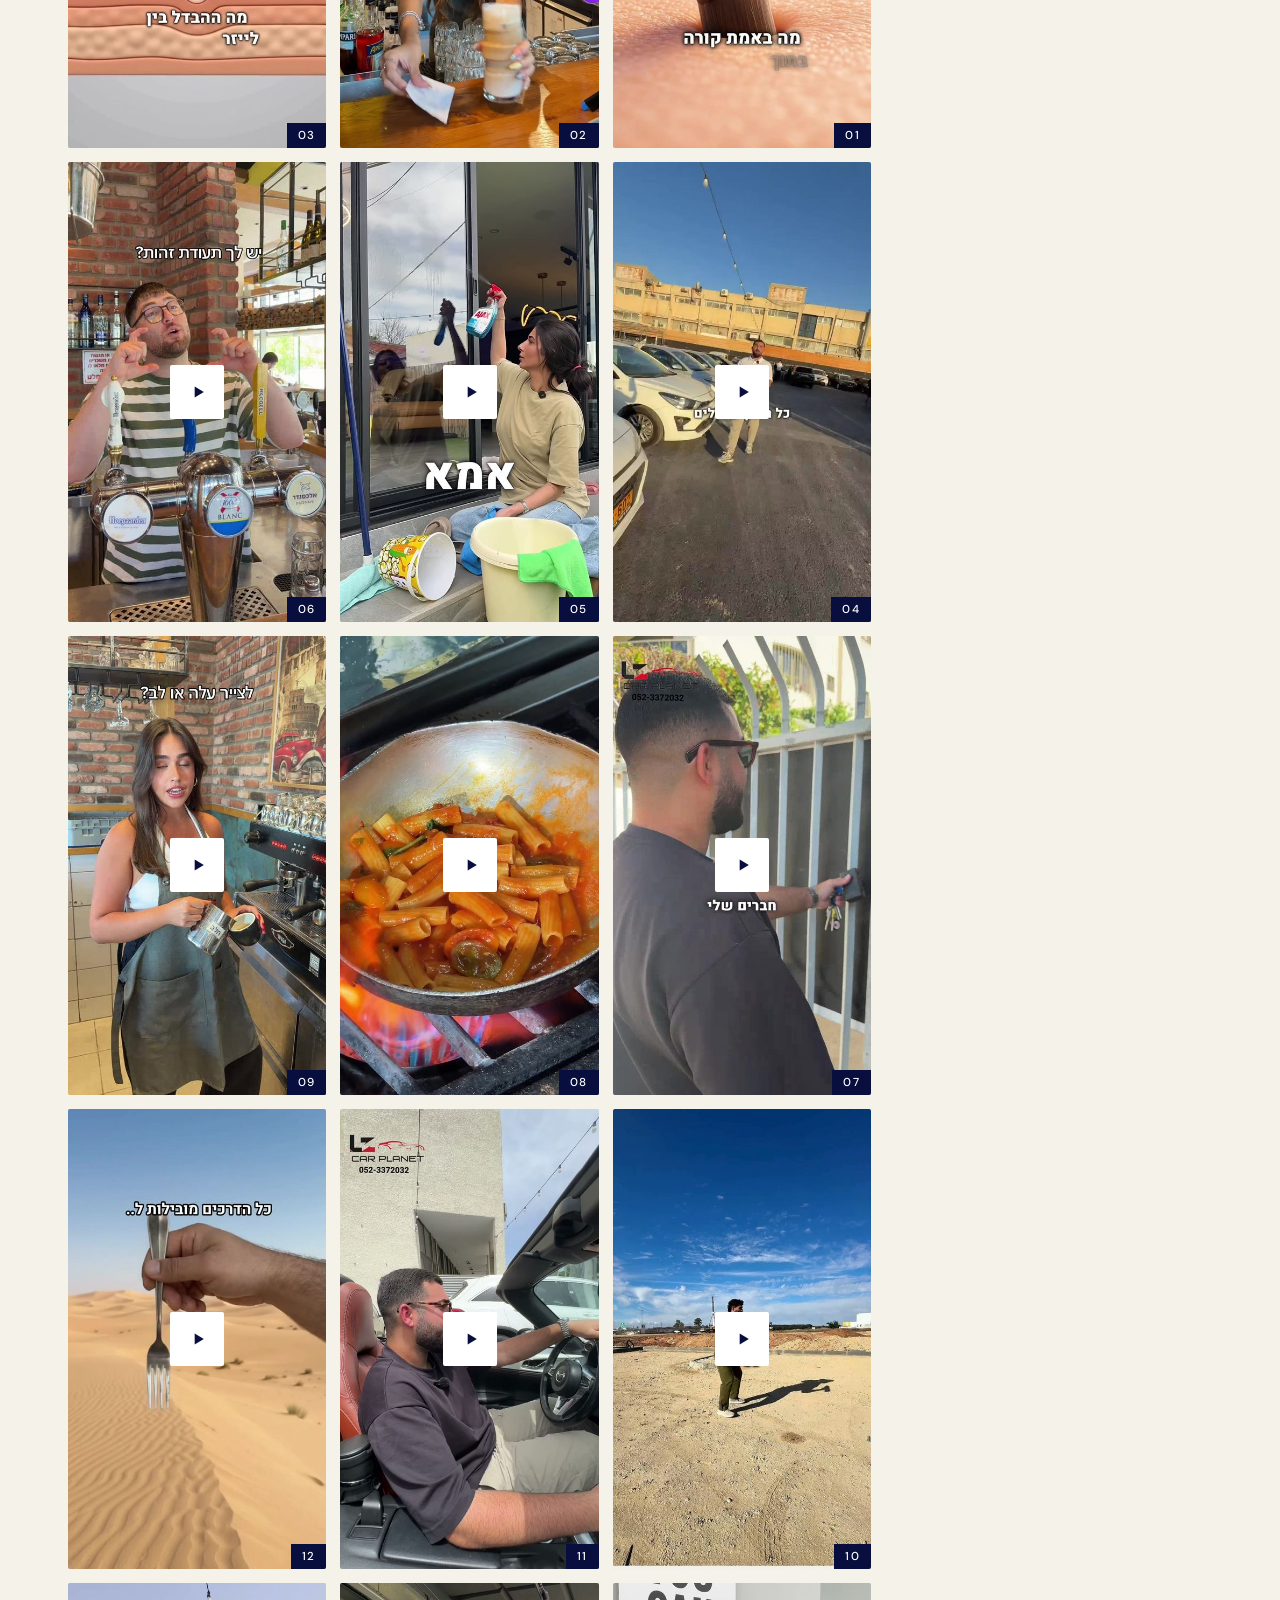
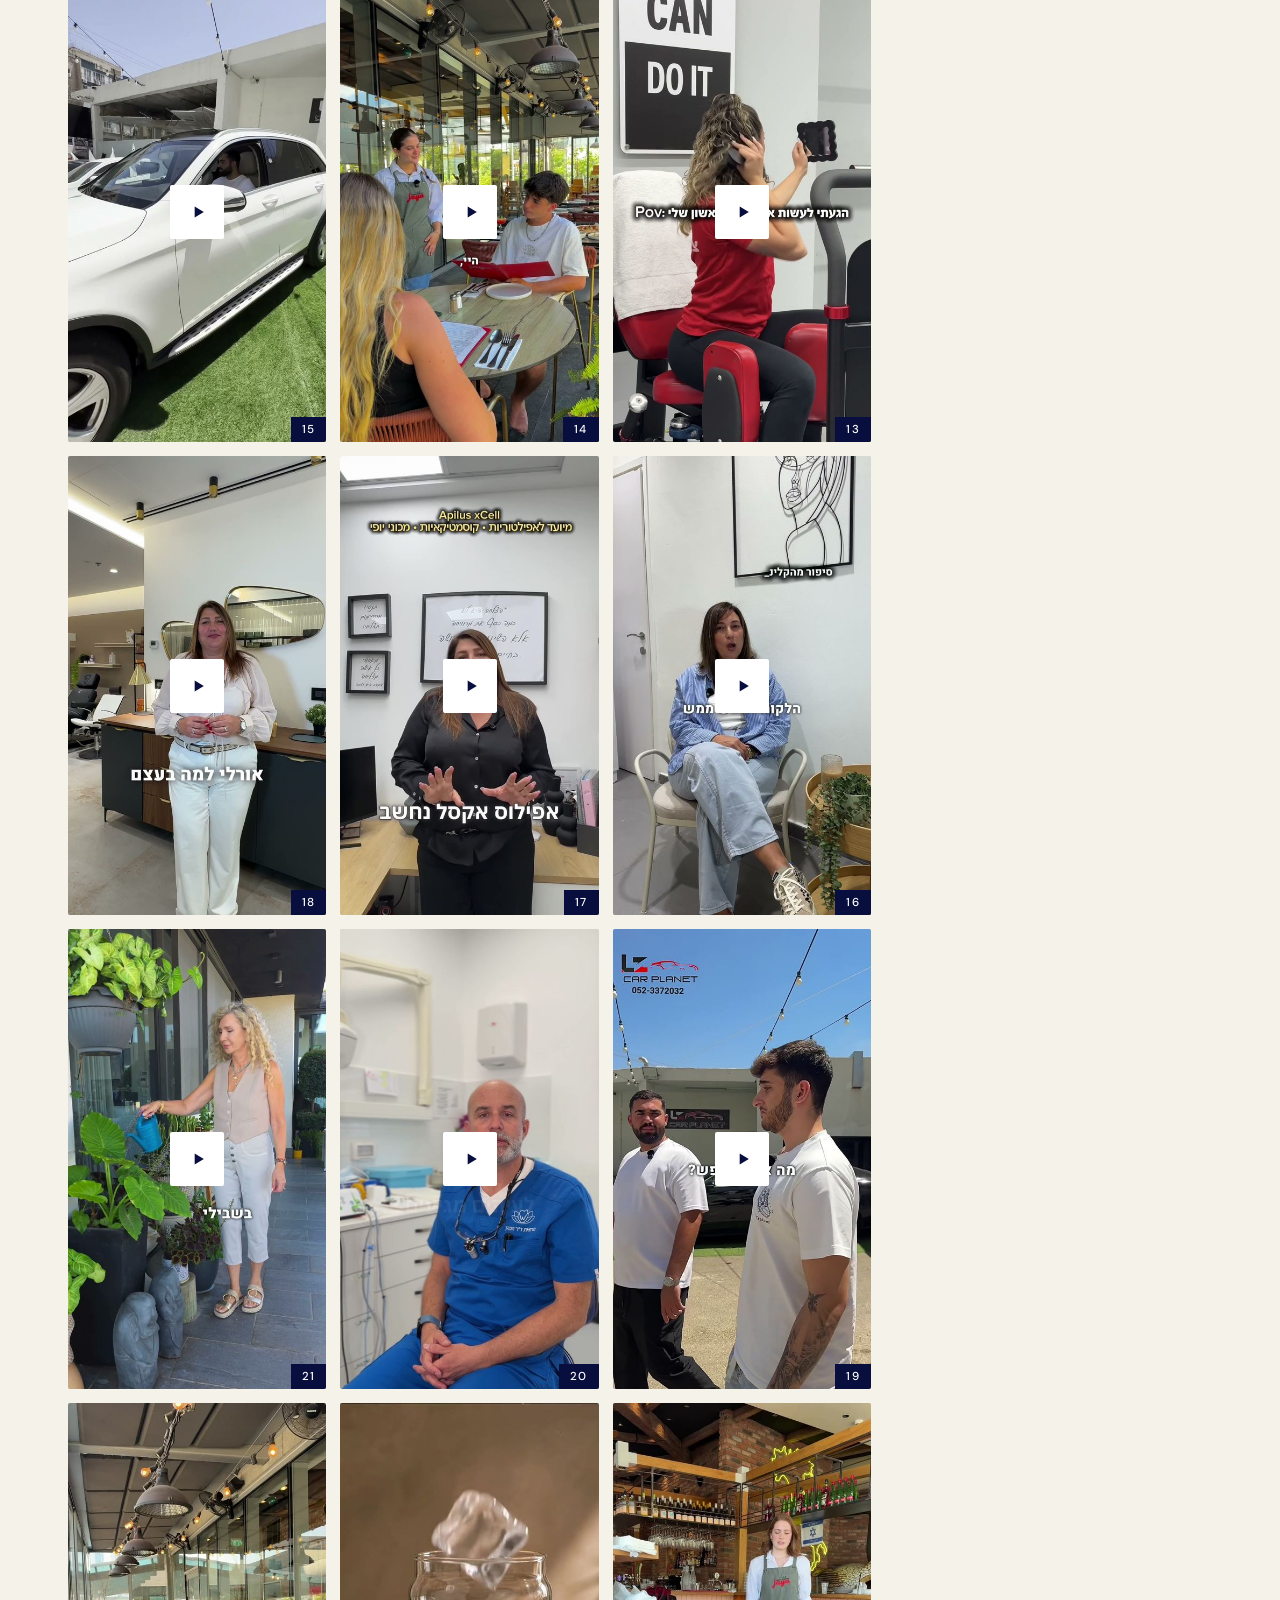
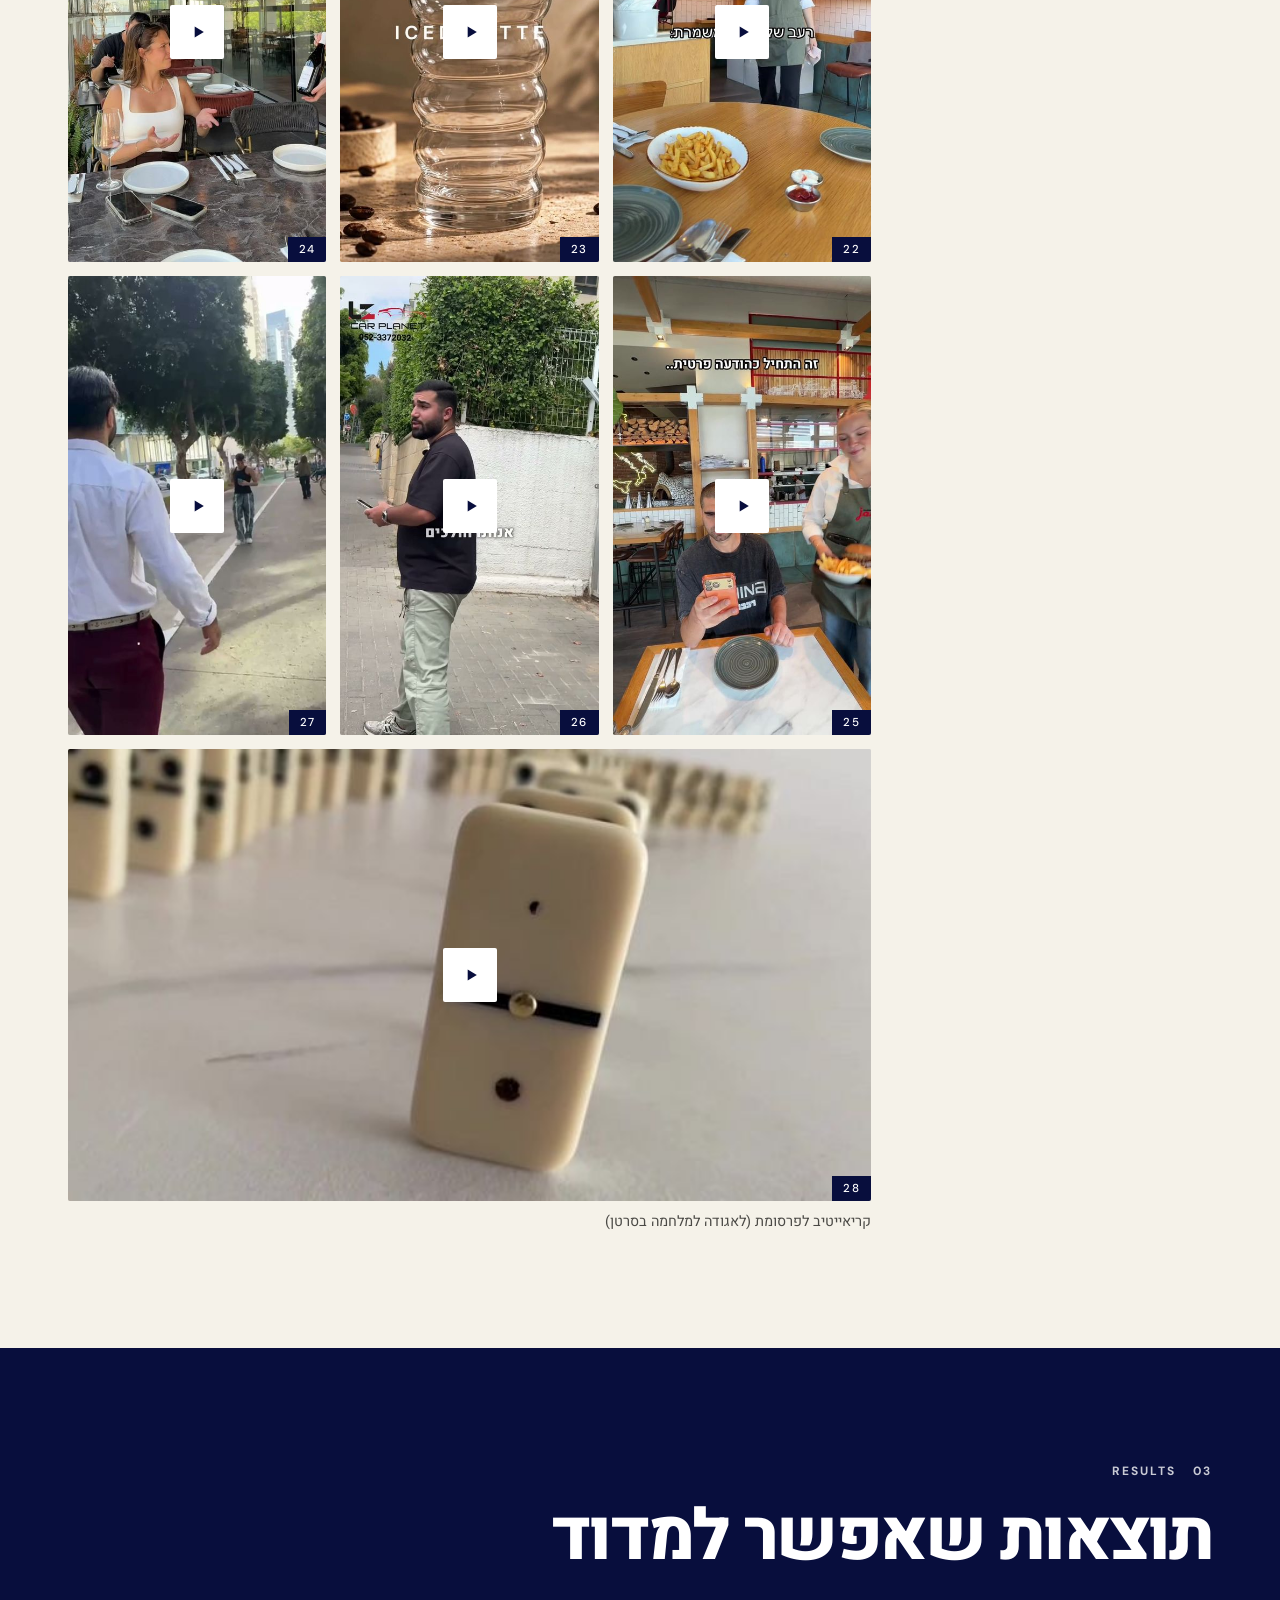
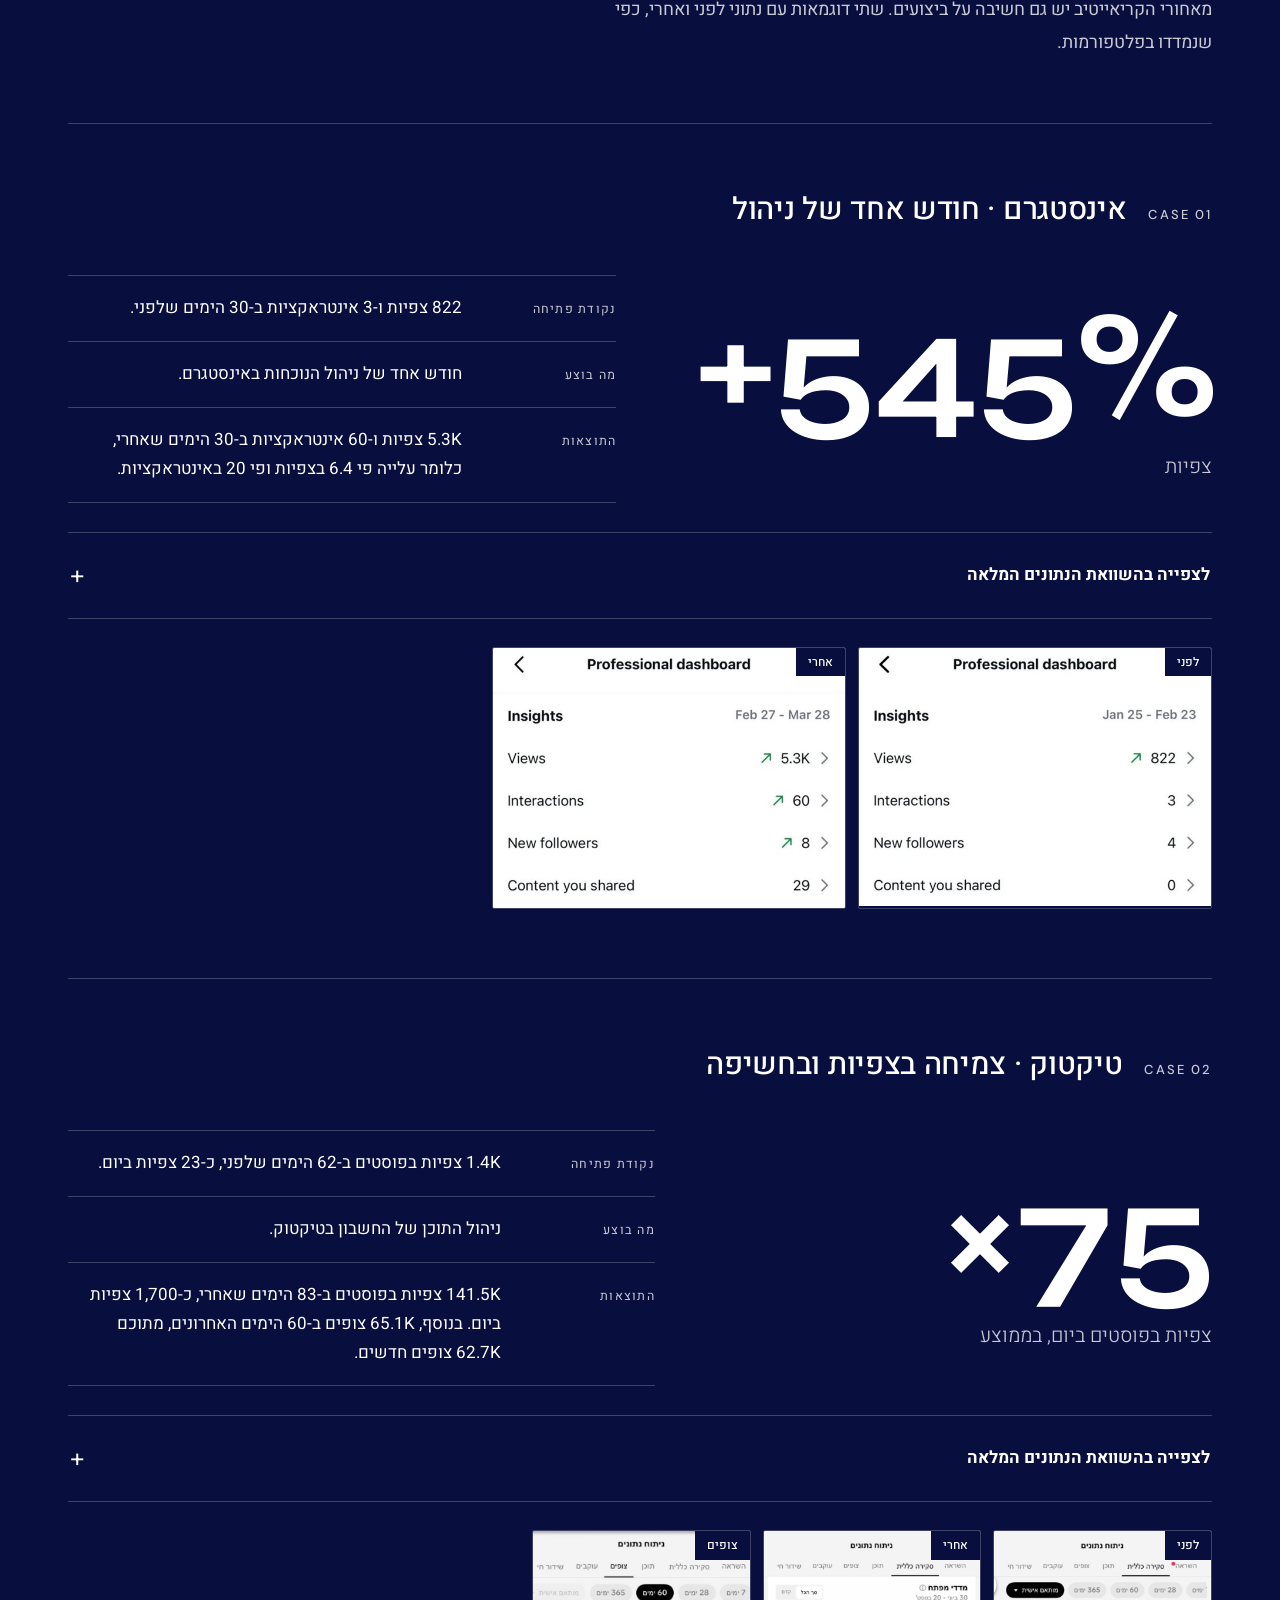
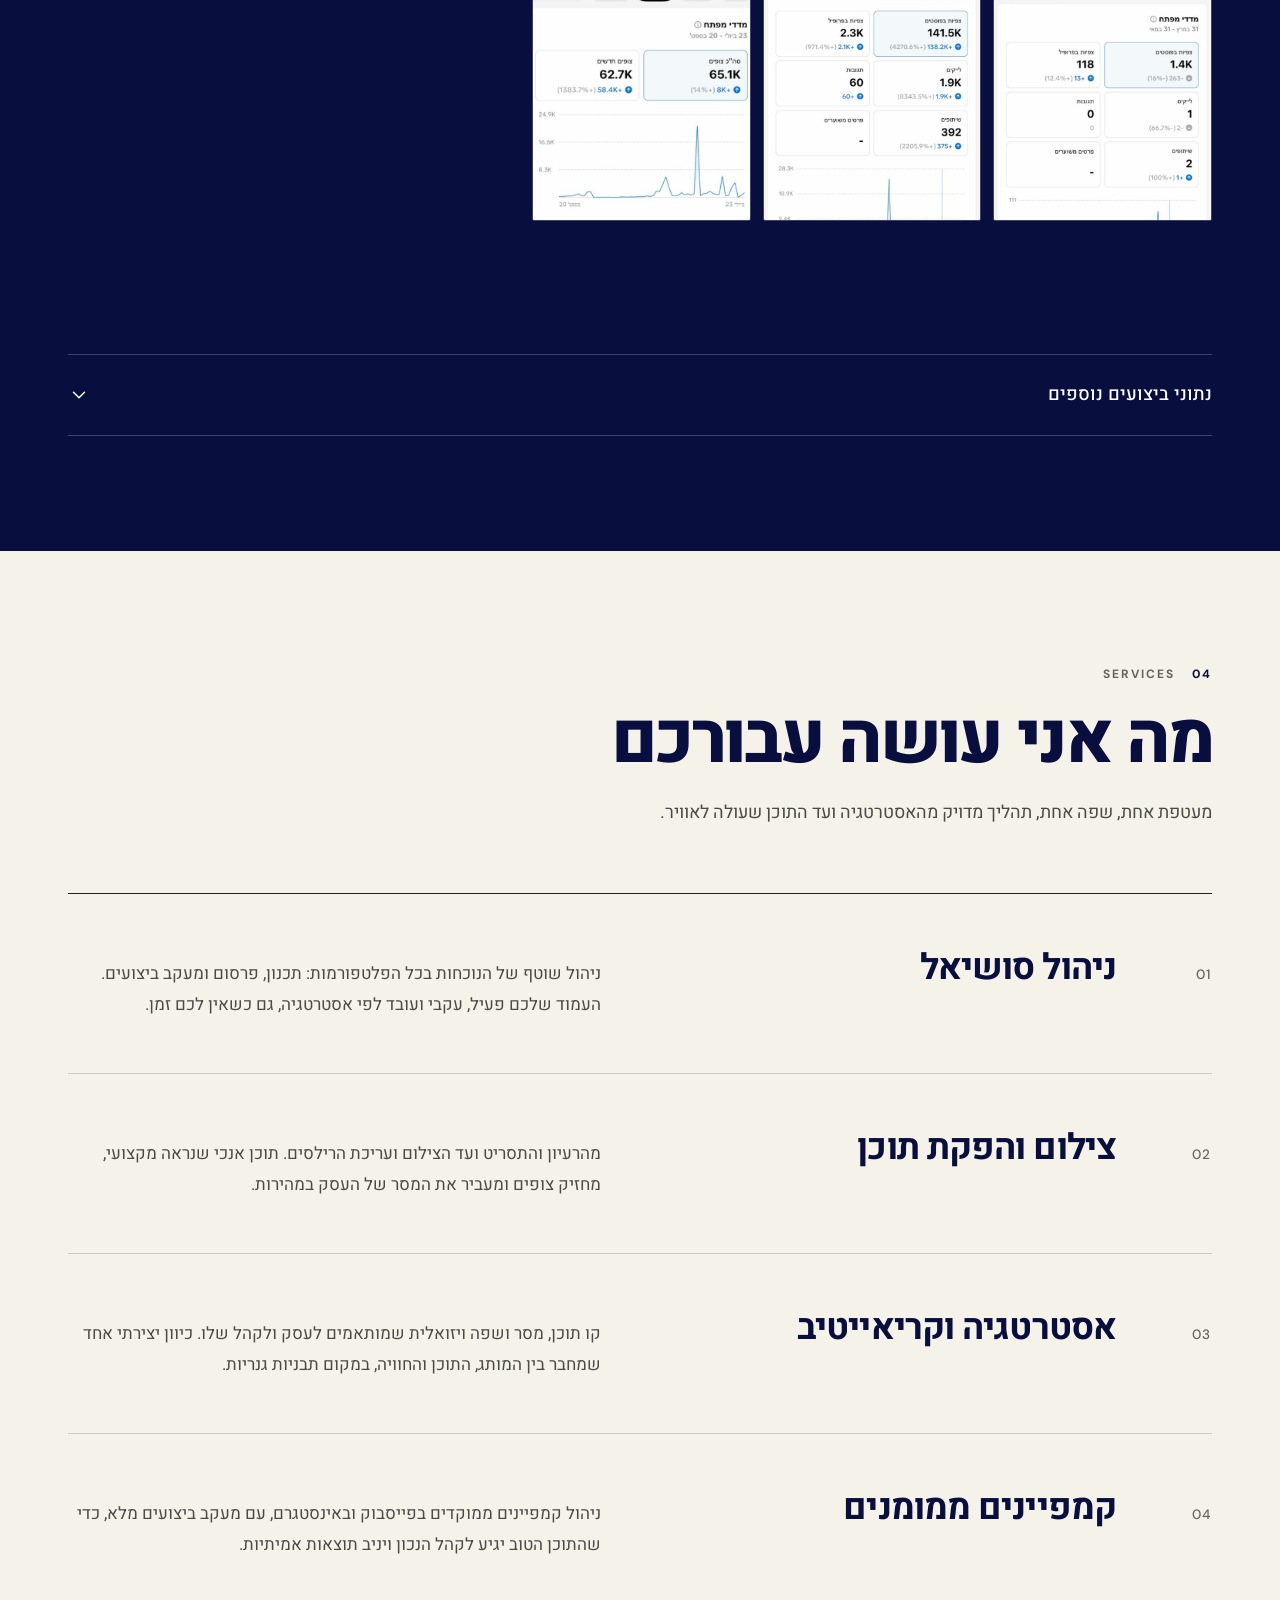
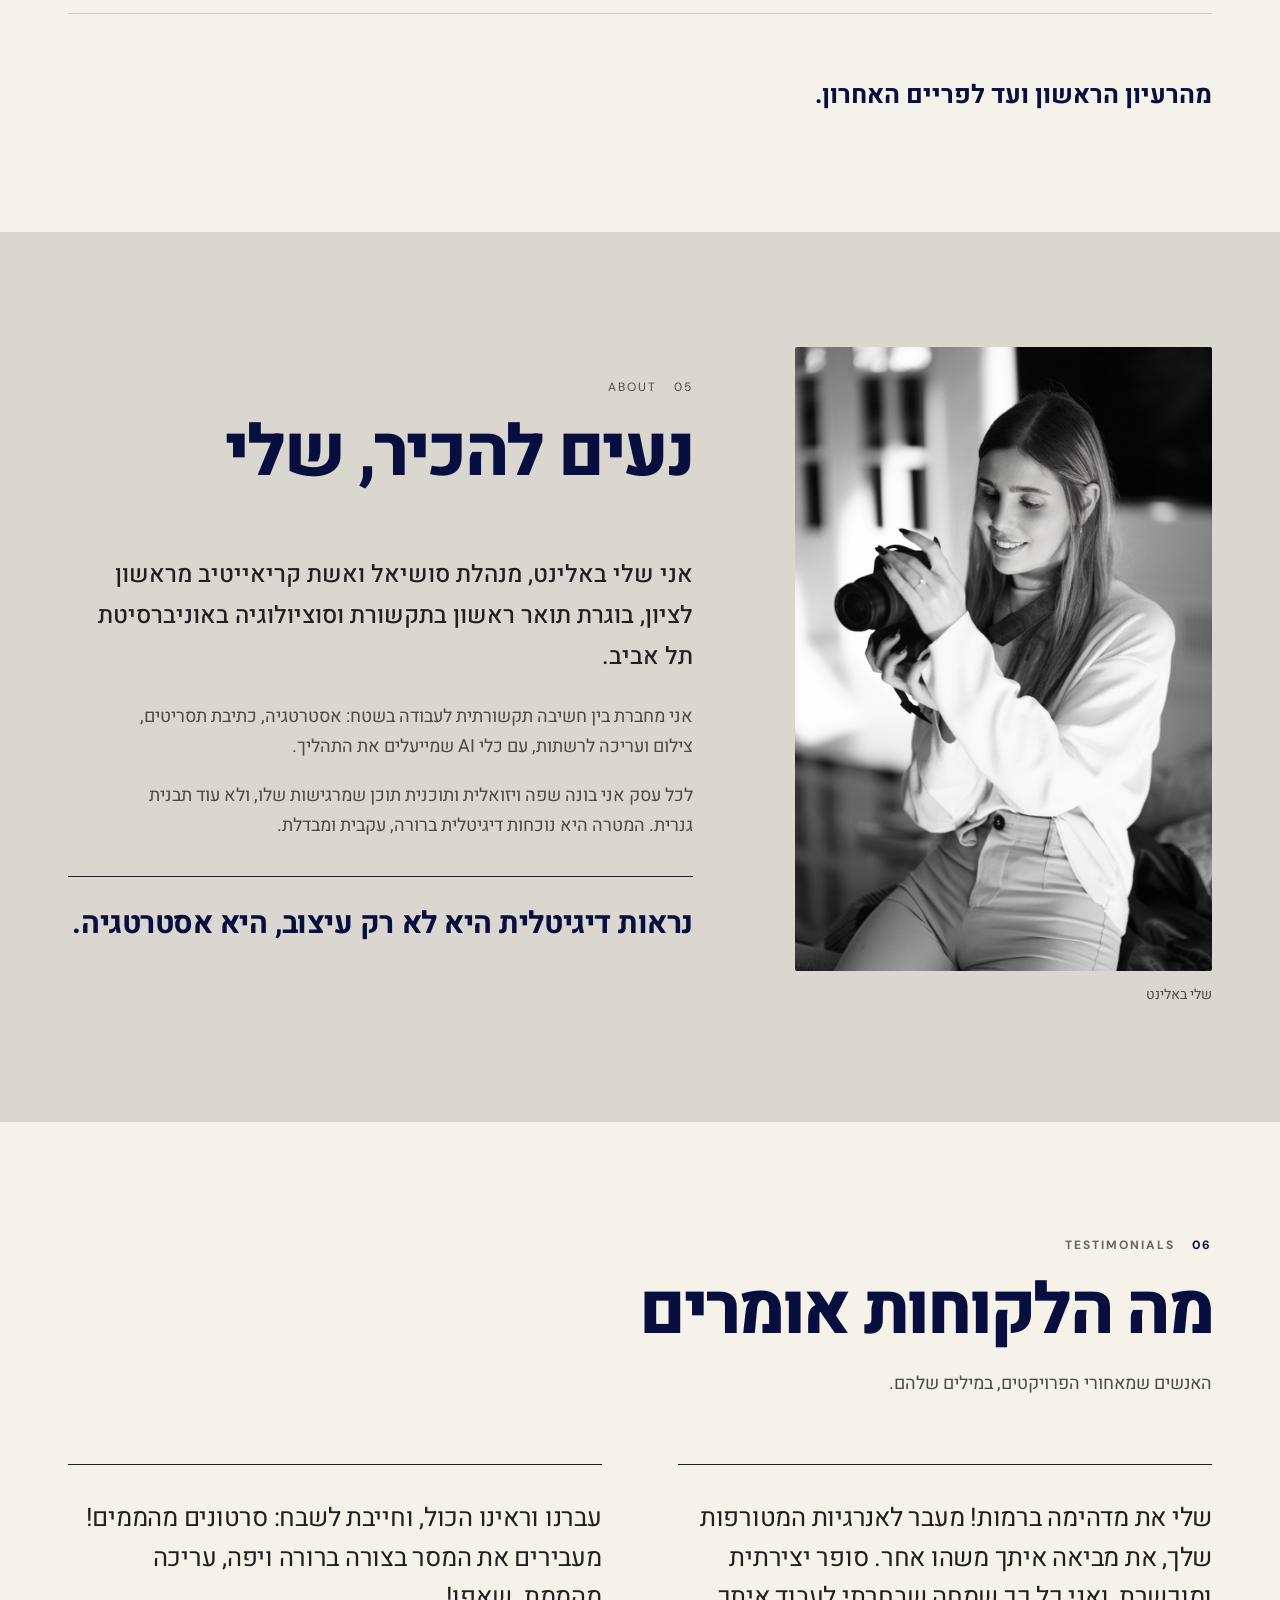
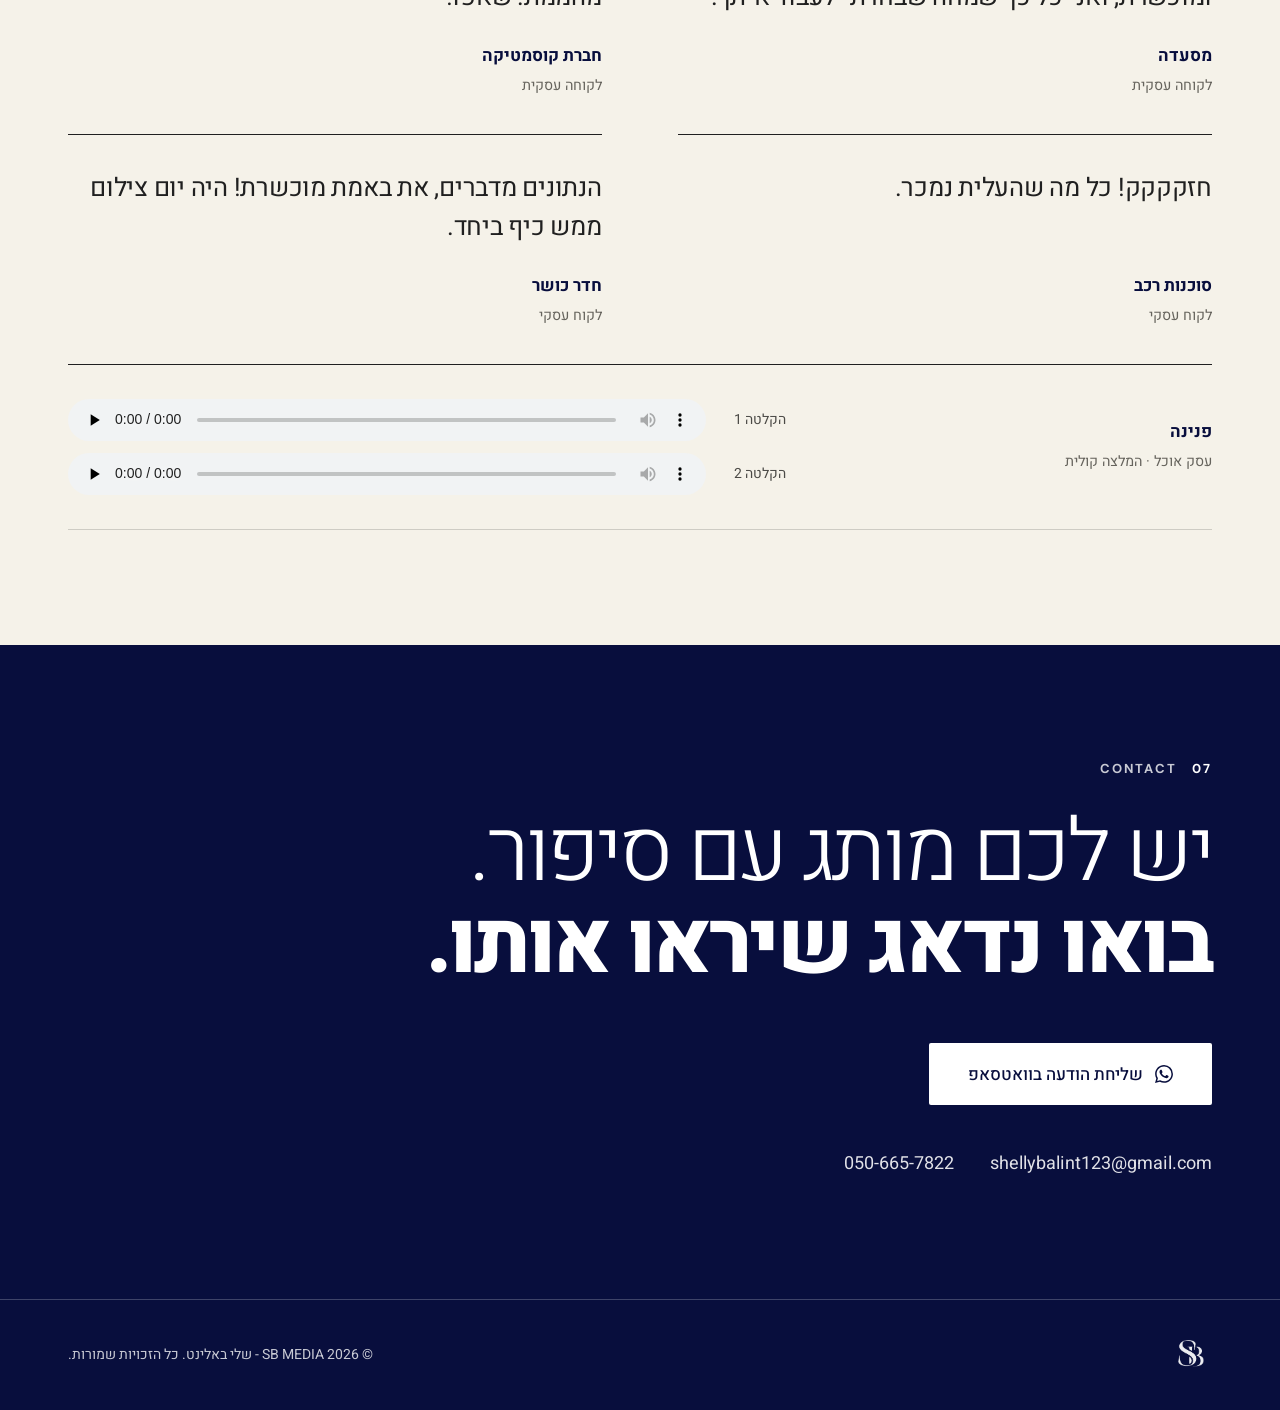
==== commit 823ce3db: "Portfolio categories: remove the numbers, rename "הכל" to "מגוון עבודות" Co-Authored-By: Claude Sonn" ====
--- a/index.html
+++ b/index.html
@@ -30,7 +30,7 @@
 <link rel="preload" href="assets/fonts/heebo-400-hebrew.woff2" as="font" type="font/woff2" crossorigin>
 <link rel="preload" href="assets/fonts/heebo-800-hebrew.woff2" as="font" type="font/woff2" crossorigin>
 <link rel="preload" href="assets/fonts/syne-700-latin.woff2" as="font" type="font/woff2" crossorigin>
-<link rel="stylesheet" href="styles.css?v=20261101-player">
+<link rel="stylesheet" href="styles.css?v=20261101-tabs">
 <script>document.documentElement.classList.add('js');</script>
 </head>
 <body>
@@ -124,34 +124,22 @@
       <div class="work-layout">
         <div class="work-tabs" role="tablist" aria-label="פרויקטים" aria-orientation="vertical" data-tabs>
       <button class="tab" role="tab" id="tab-all" aria-controls="panel-all" aria-selected="true" tabindex="0" type="button">
-        <span class="tab-num" aria-hidden="true">00</span>
-        <span class="tab-name">הכל</span>
-        <span class="tab-count">28</span>
+        <span class="tab-name">מגוון עבודות</span>
       </button>
       <button class="tab" role="tab" id="tab-food" aria-controls="panel-food" aria-selected="false" tabindex="-1" type="button">
-        <span class="tab-num" aria-hidden="true">01</span>
         <span class="tab-name">אוכל ומסעדות</span>
-        <span class="tab-count">11</span>
       </button>
       <button class="tab" role="tab" id="tab-cars" aria-controls="panel-cars" aria-selected="false" tabindex="-1" type="button">
-        <span class="tab-num" aria-hidden="true">02</span>
         <span class="tab-name">סוכנות רכב</span>
-        <span class="tab-count">6</span>
       </button>
       <button class="tab" role="tab" id="tab-health" aria-controls="panel-health" aria-selected="false" tabindex="-1" type="button">
-        <span class="tab-num" aria-hidden="true">03</span>
         <span class="tab-name">בריאות וקוסמטיקה</span>
-        <span class="tab-count">7</span>
       </button>
       <button class="tab" role="tab" id="tab-fitness" aria-controls="panel-fitness" aria-selected="false" tabindex="-1" type="button">
-        <span class="tab-num" aria-hidden="true">04</span>
         <span class="tab-name">חדר כושר</span>
-        <span class="tab-count">2</span>
       </button>
       <button class="tab" role="tab" id="tab-creative" aria-controls="panel-creative" aria-selected="false" tabindex="-1" type="button">
-        <span class="tab-num" aria-hidden="true">05</span>
         <span class="tab-name">קריאייטיב נוסף</span>
-        <span class="tab-count">2</span>
       </button>
         </div>
         <div class="work-panels">
--- a/styles.css
+++ b/styles.css
@@ -226,8 +226,6 @@
   font: 500 0.95rem/1 var(--font-he); cursor: pointer; white-space: nowrap;
   transition: background-color 0.3s var(--ease), color 0.3s var(--ease), border-color 0.3s var(--ease);
 }
-.tab-num { display: none; }
-.tab-count { font-family: var(--font-small); font-size: 0.78rem; }
 .tab:hover { border-color: var(--navy); color: var(--navy); }
 .tab[aria-selected="true"] { background: var(--navy); border-color: var(--navy); color: #fff; }
 
@@ -488,13 +486,11 @@
   .work-layout { grid-template-columns: 264px 1fr; gap: clamp(40px, 6vw, 80px); }
   .work-tabs { position: sticky; top: calc(var(--header-h) + 24px); flex-direction: column; gap: 0; overflow: visible; padding: 0; }
   .tab {
-    display: grid; grid-template-columns: 32px 1fr auto; align-items: baseline; gap: 6px; padding: 18px 0; border: 0; border-top: 1px solid var(--line);
+    display: block; padding: 18px 0; border: 0; border-top: 1px solid var(--line);
     border-radius: 0; background: none; color: var(--ink-3); font-size: 1.15rem; white-space: normal;
   }
   .tab:last-child { border-bottom: 1px solid var(--line); }
   .tab-name { text-align: start; }
-  .tab-num { display: block; font-family: var(--font-small); font-size: 0.78rem; letter-spacing: 0.1em; }
-  .tab-count { font-size: 0.8rem; }
   .tab:hover { background: none; color: var(--navy); }
   .tab[aria-selected="true"] { background: none; color: var(--navy); border-top: 2px solid var(--navy); margin-top: -1px; font-weight: 800; }
   .vgrid { grid-template-columns: repeat(4, 1fr); }
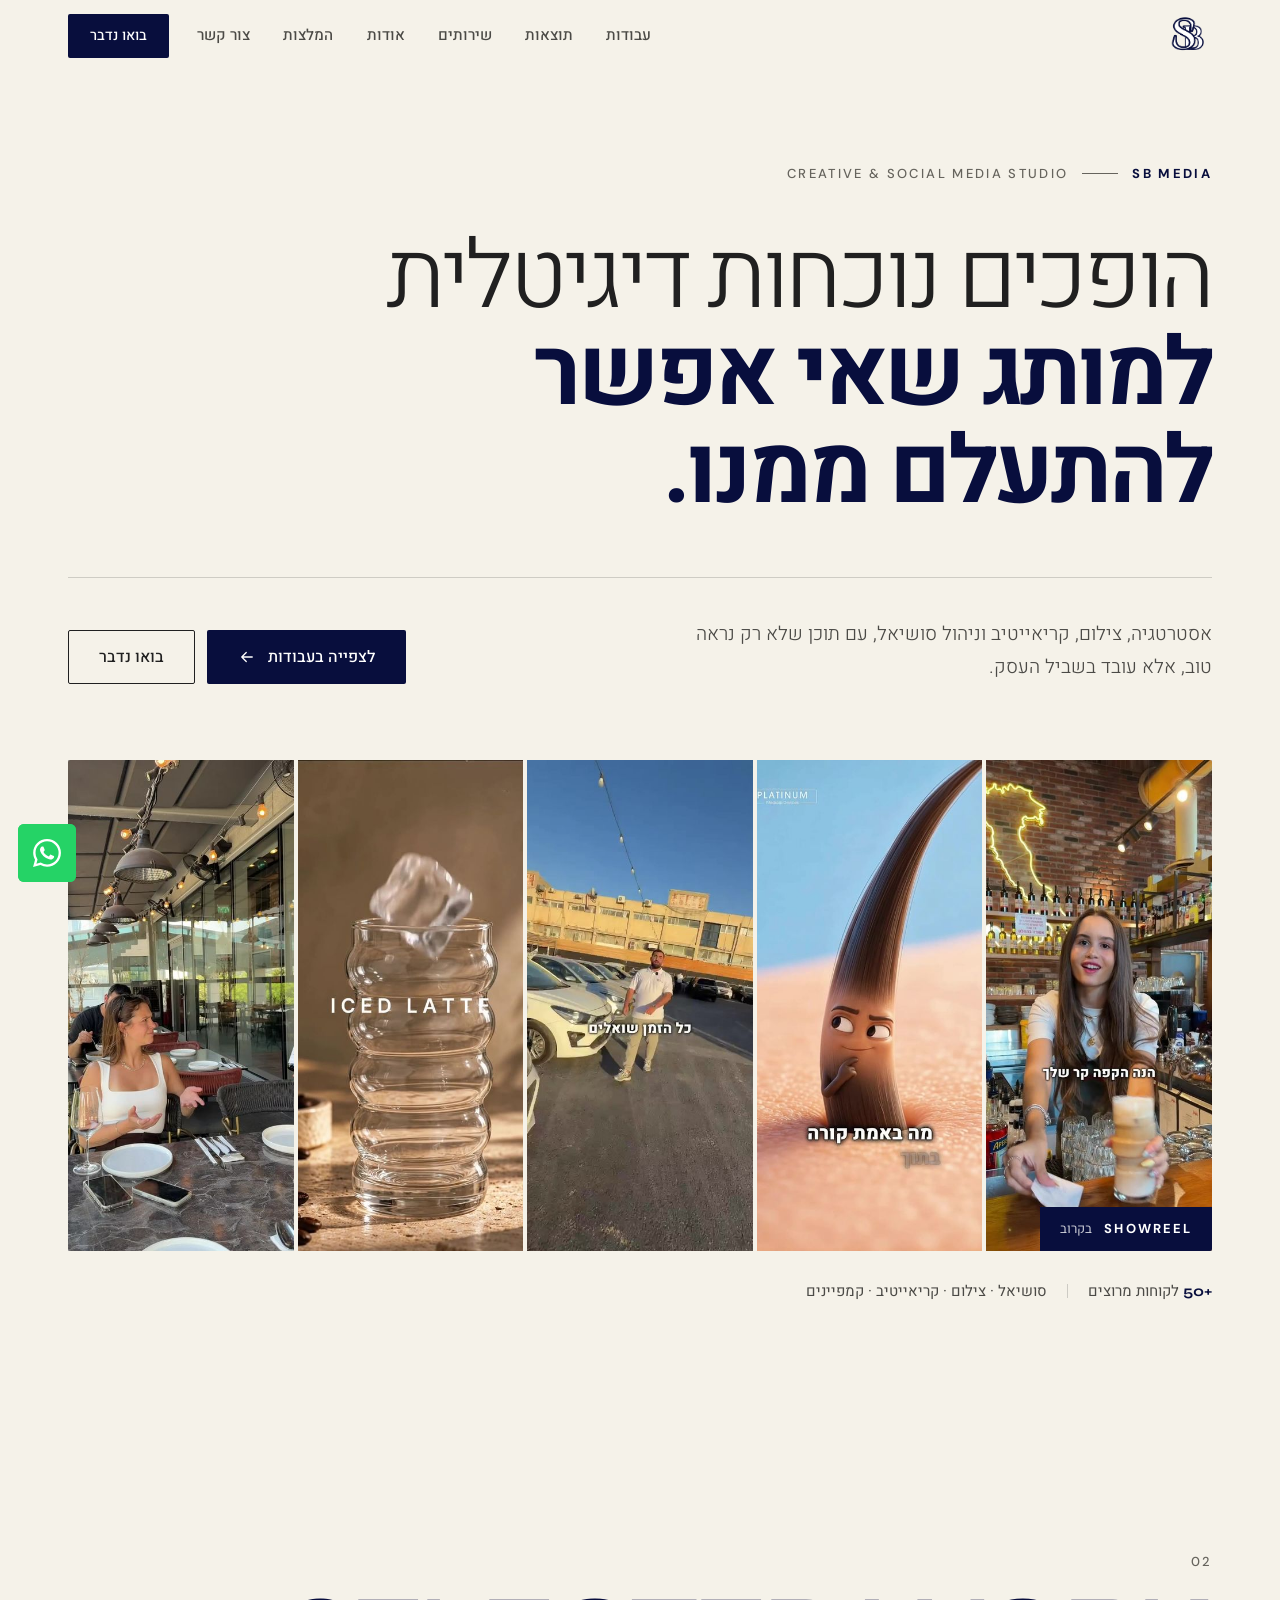
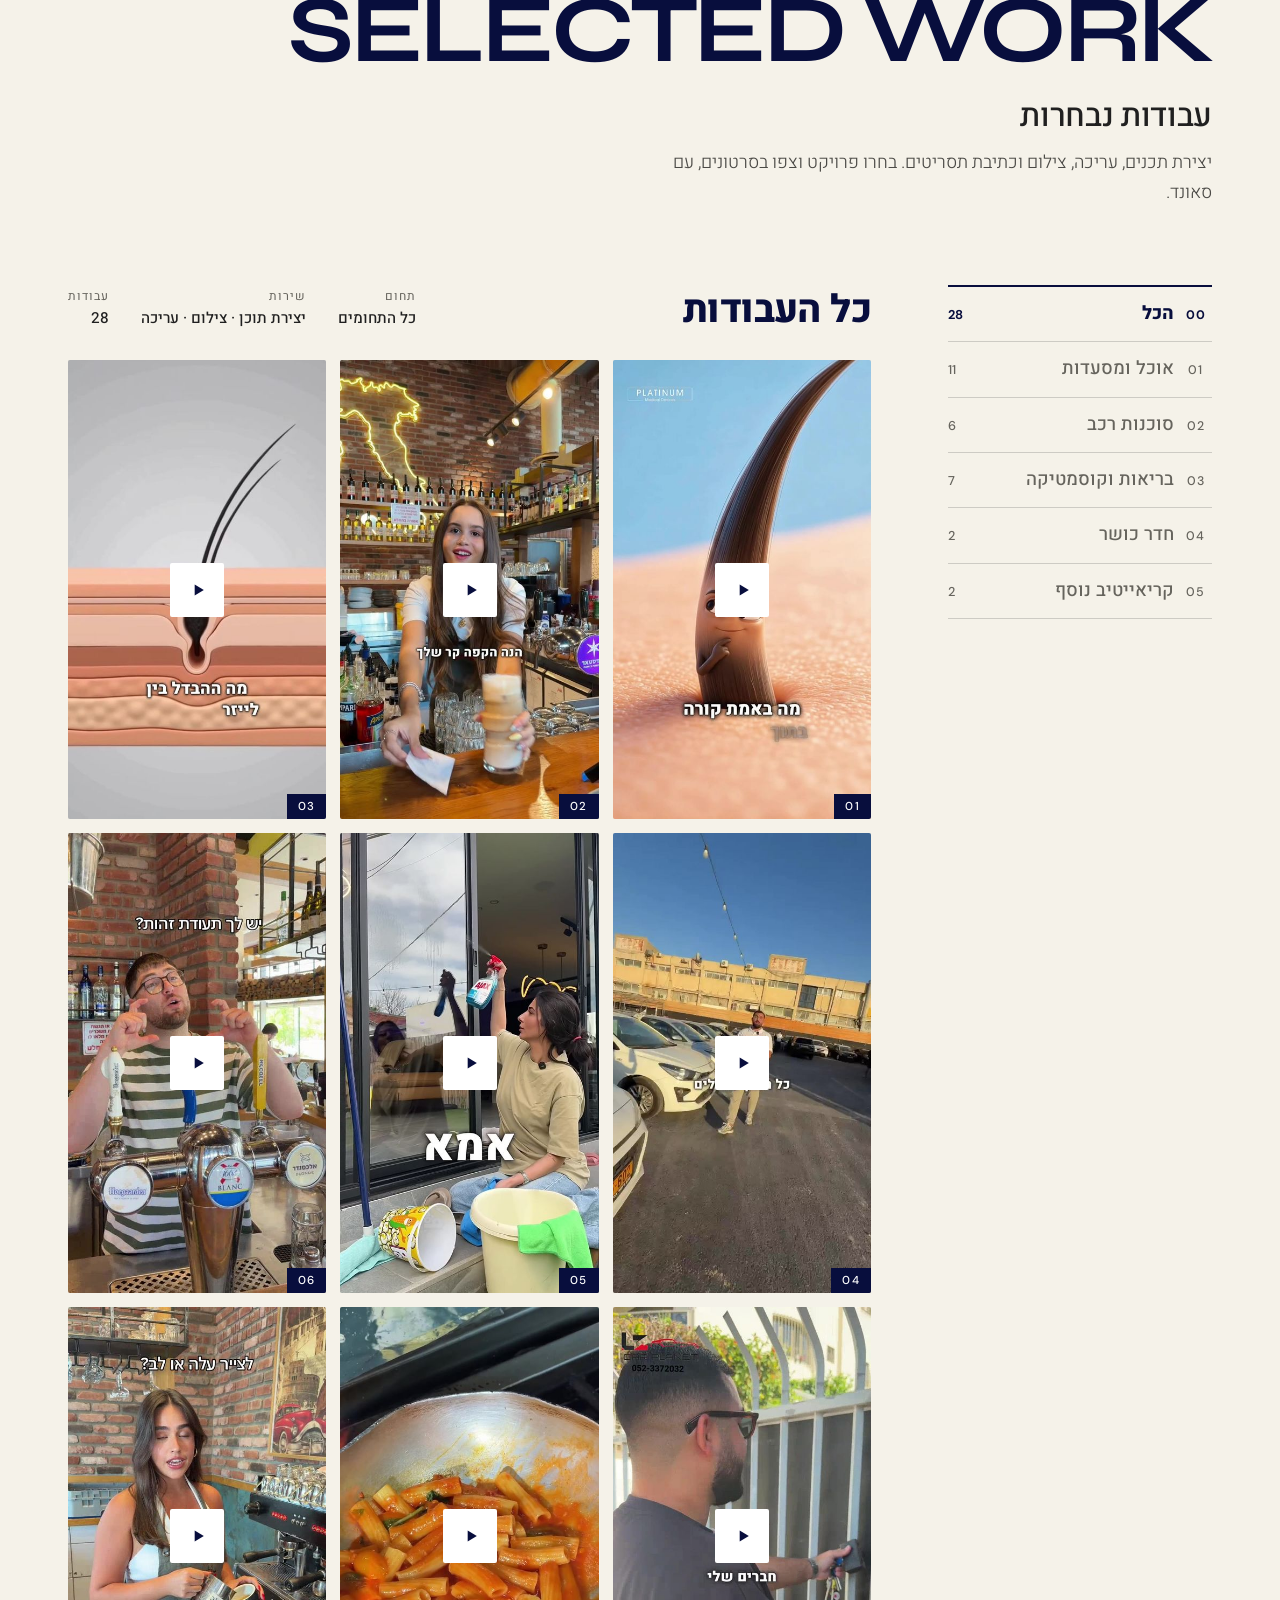
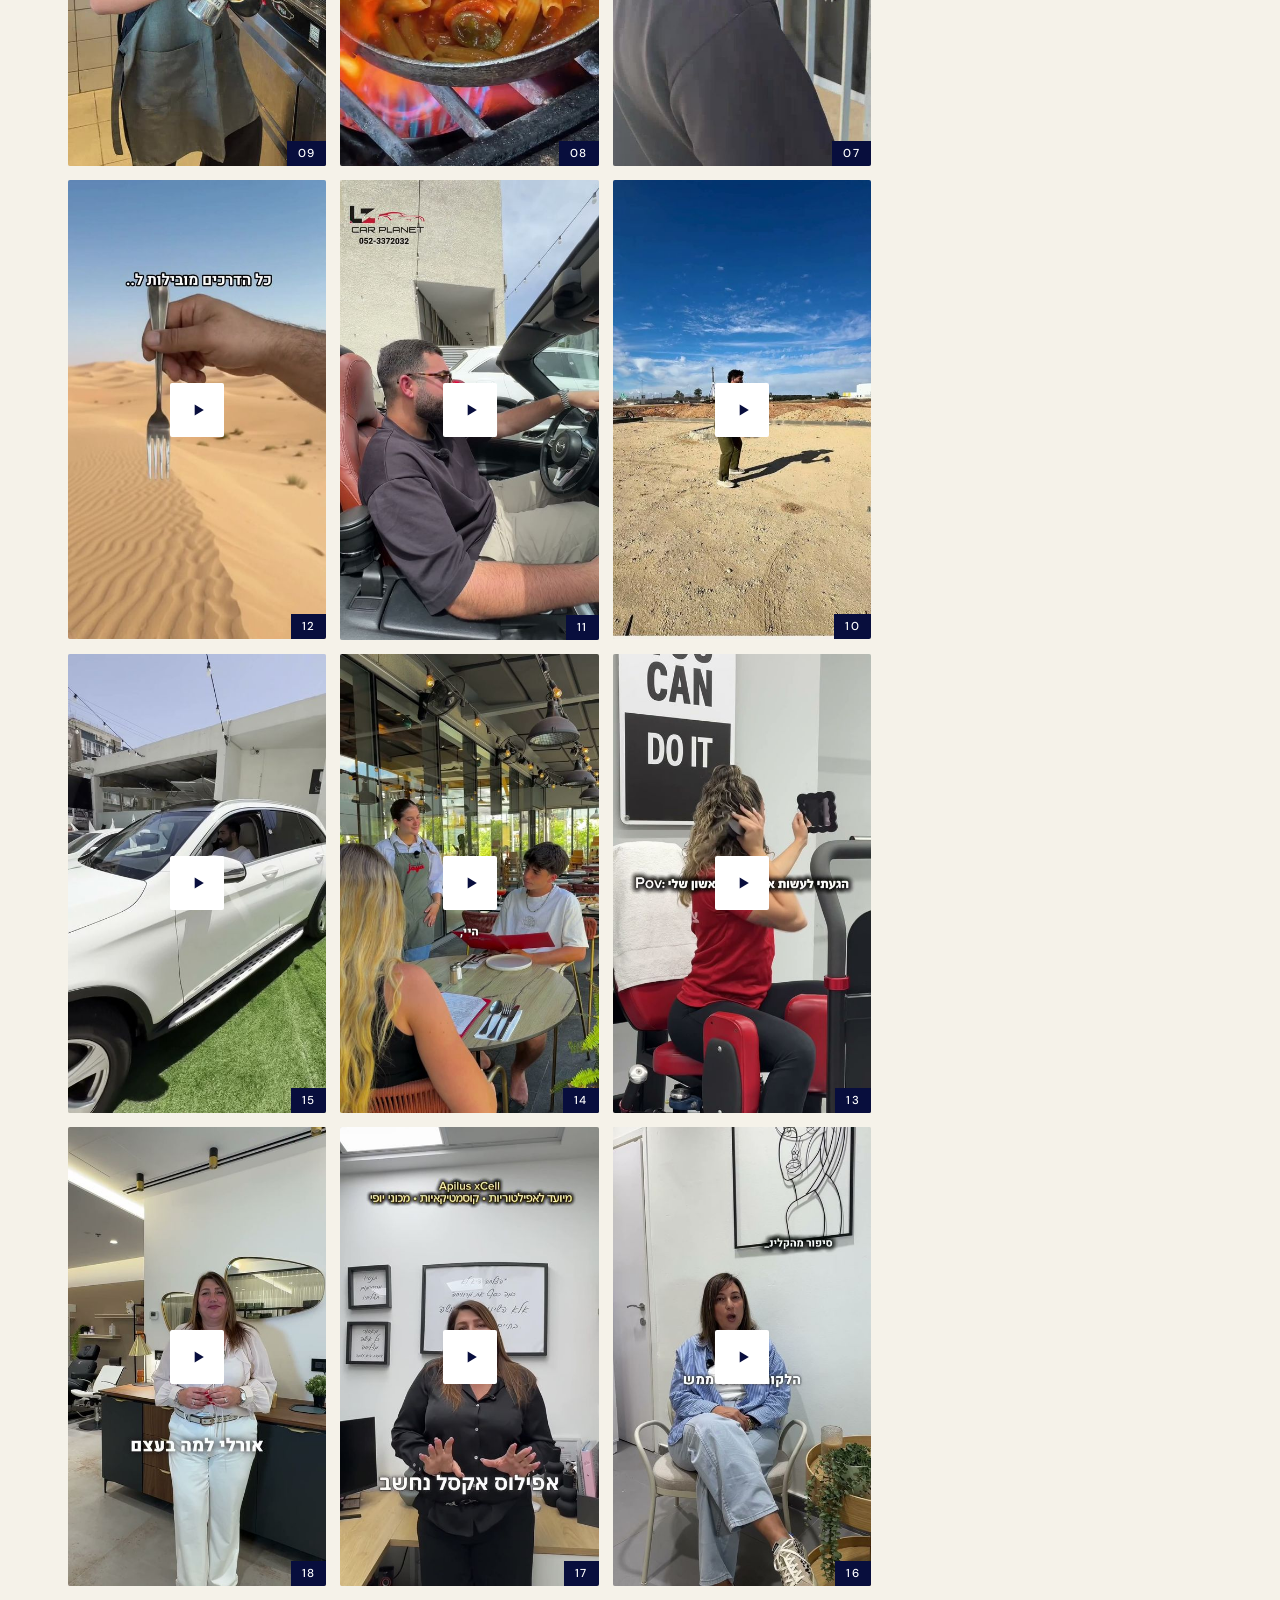
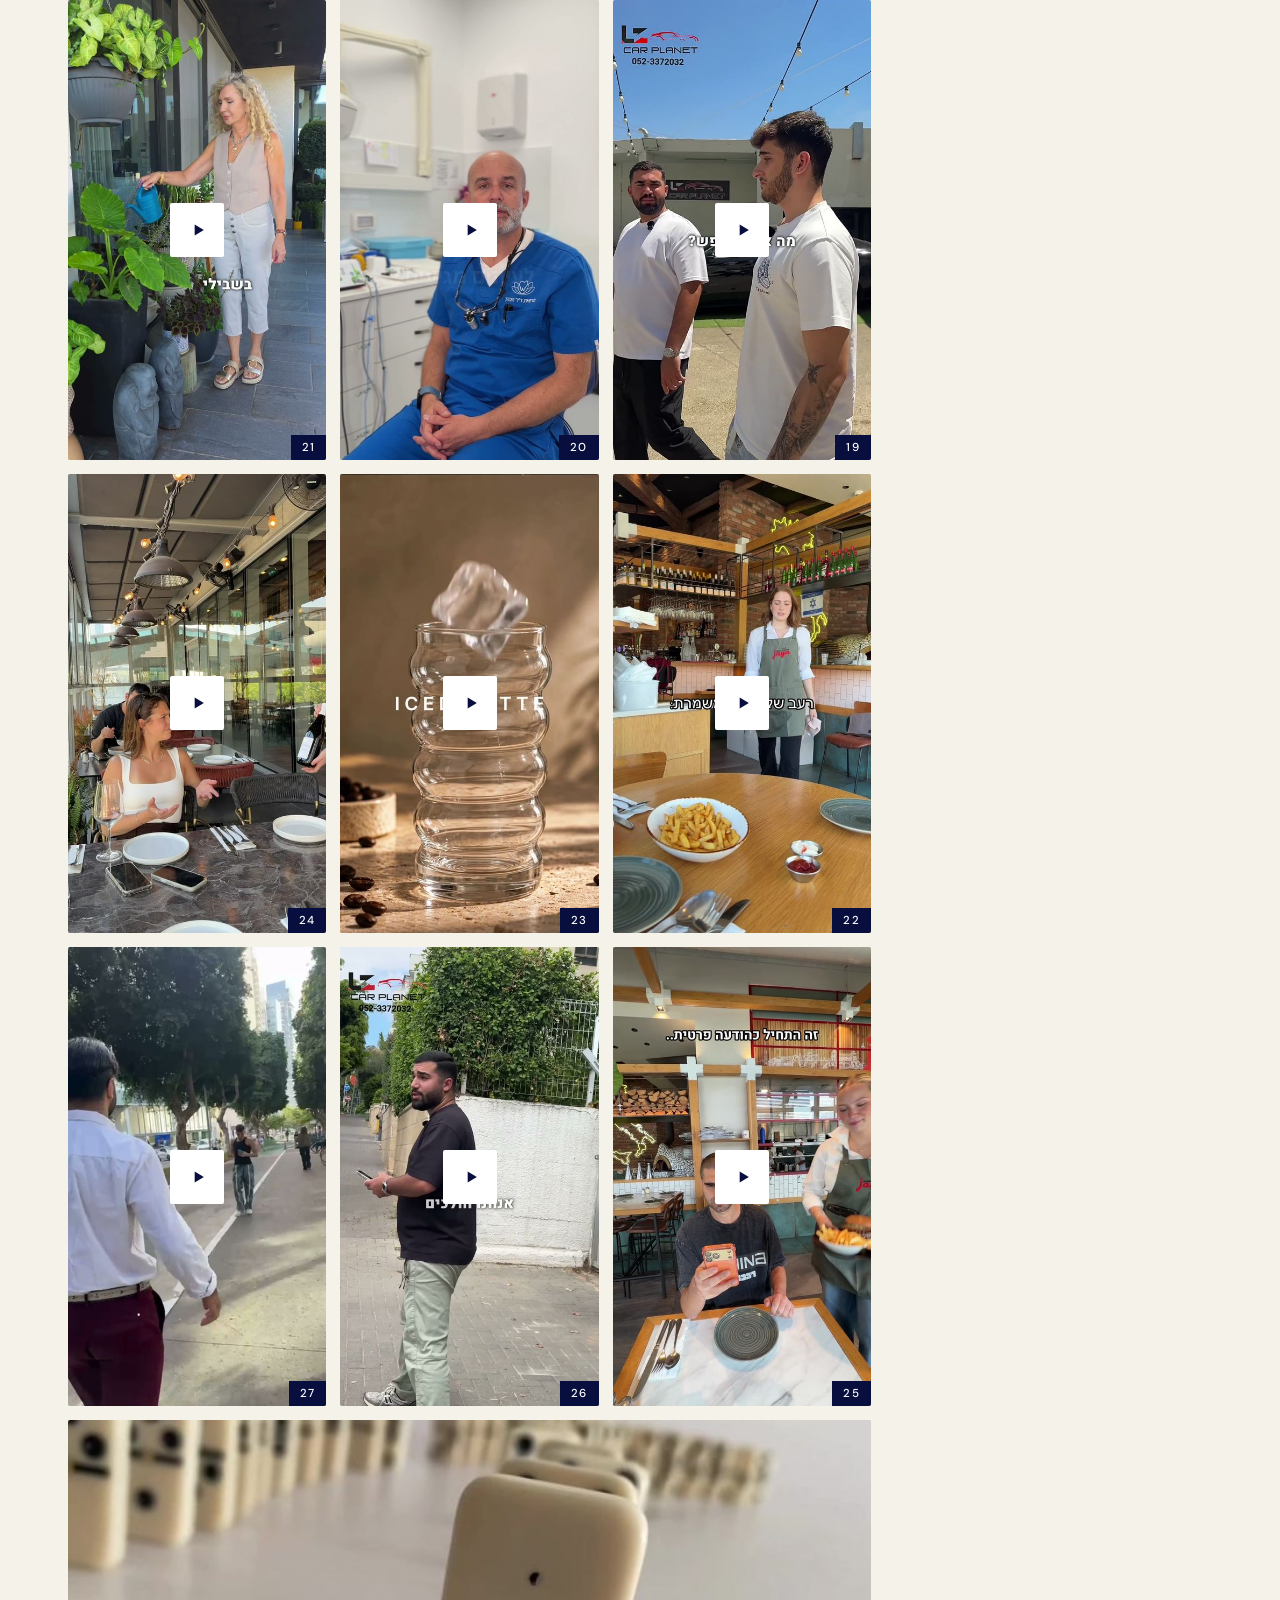
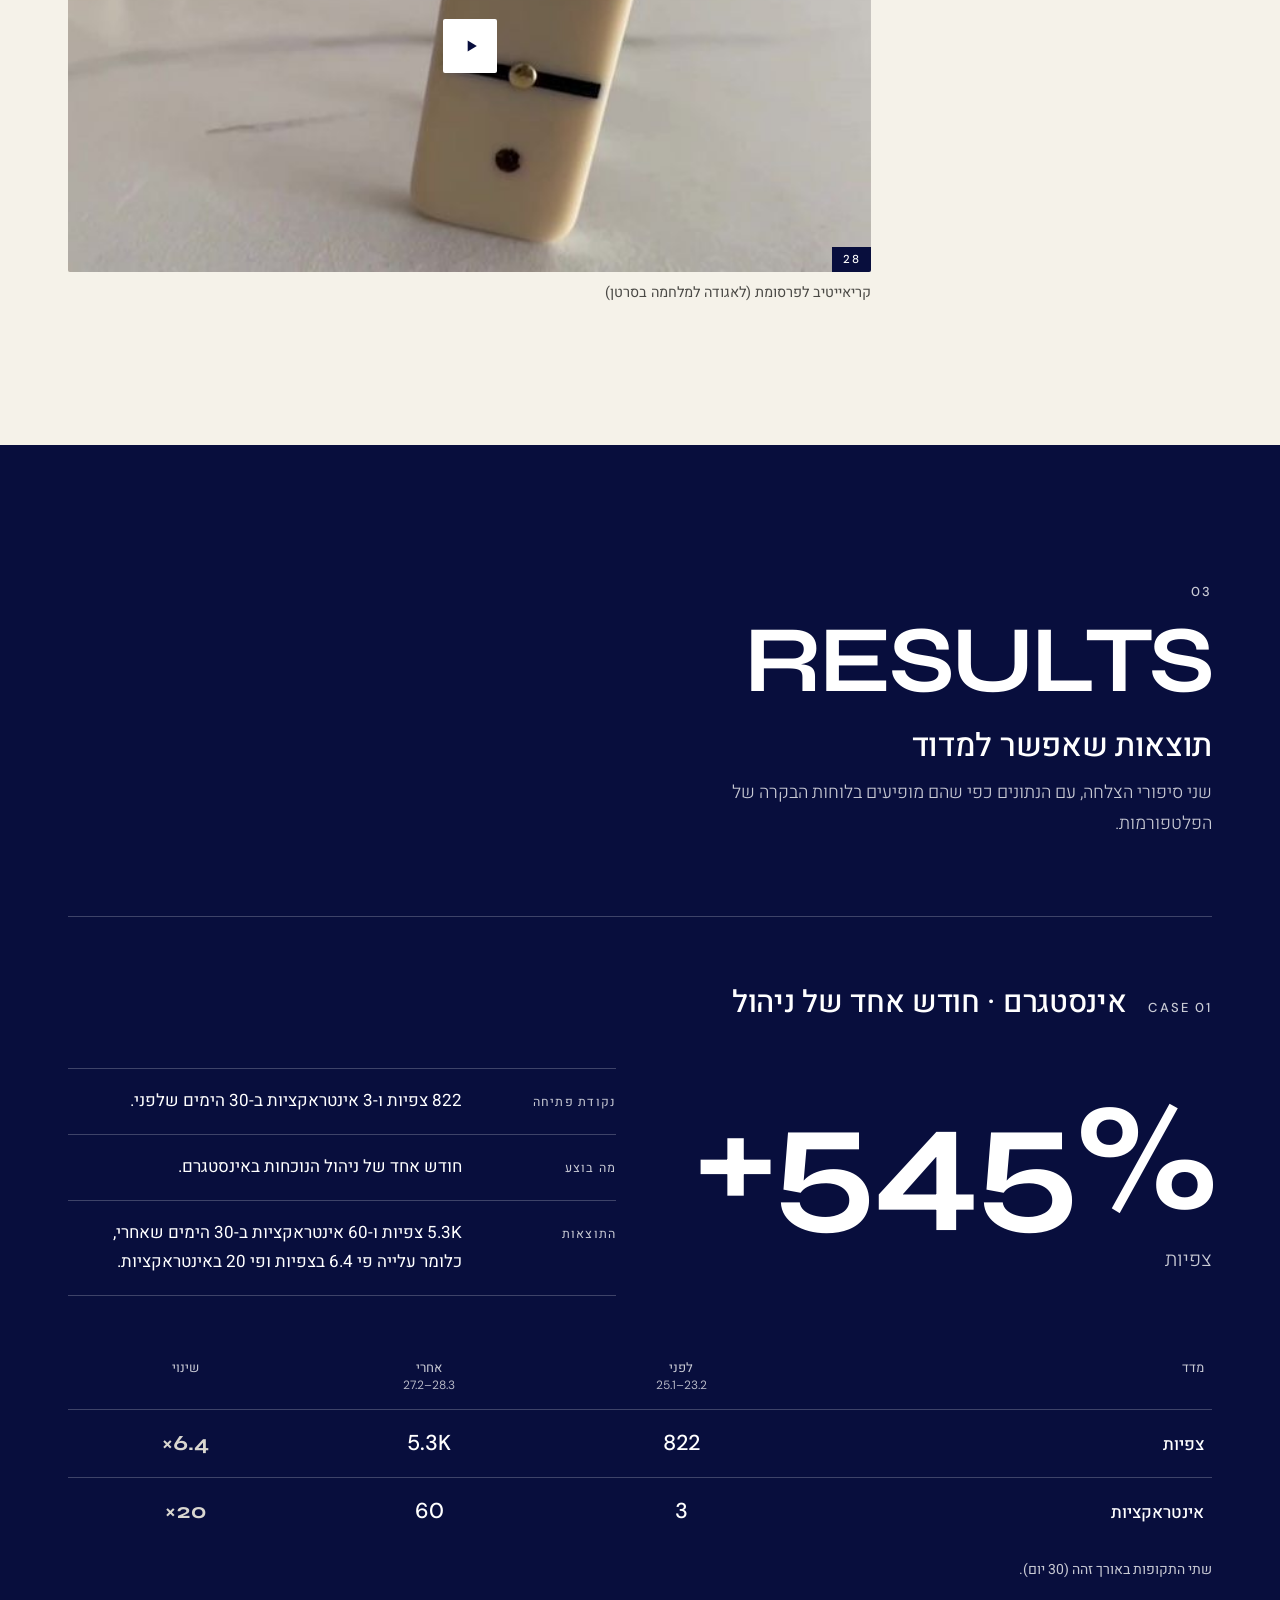
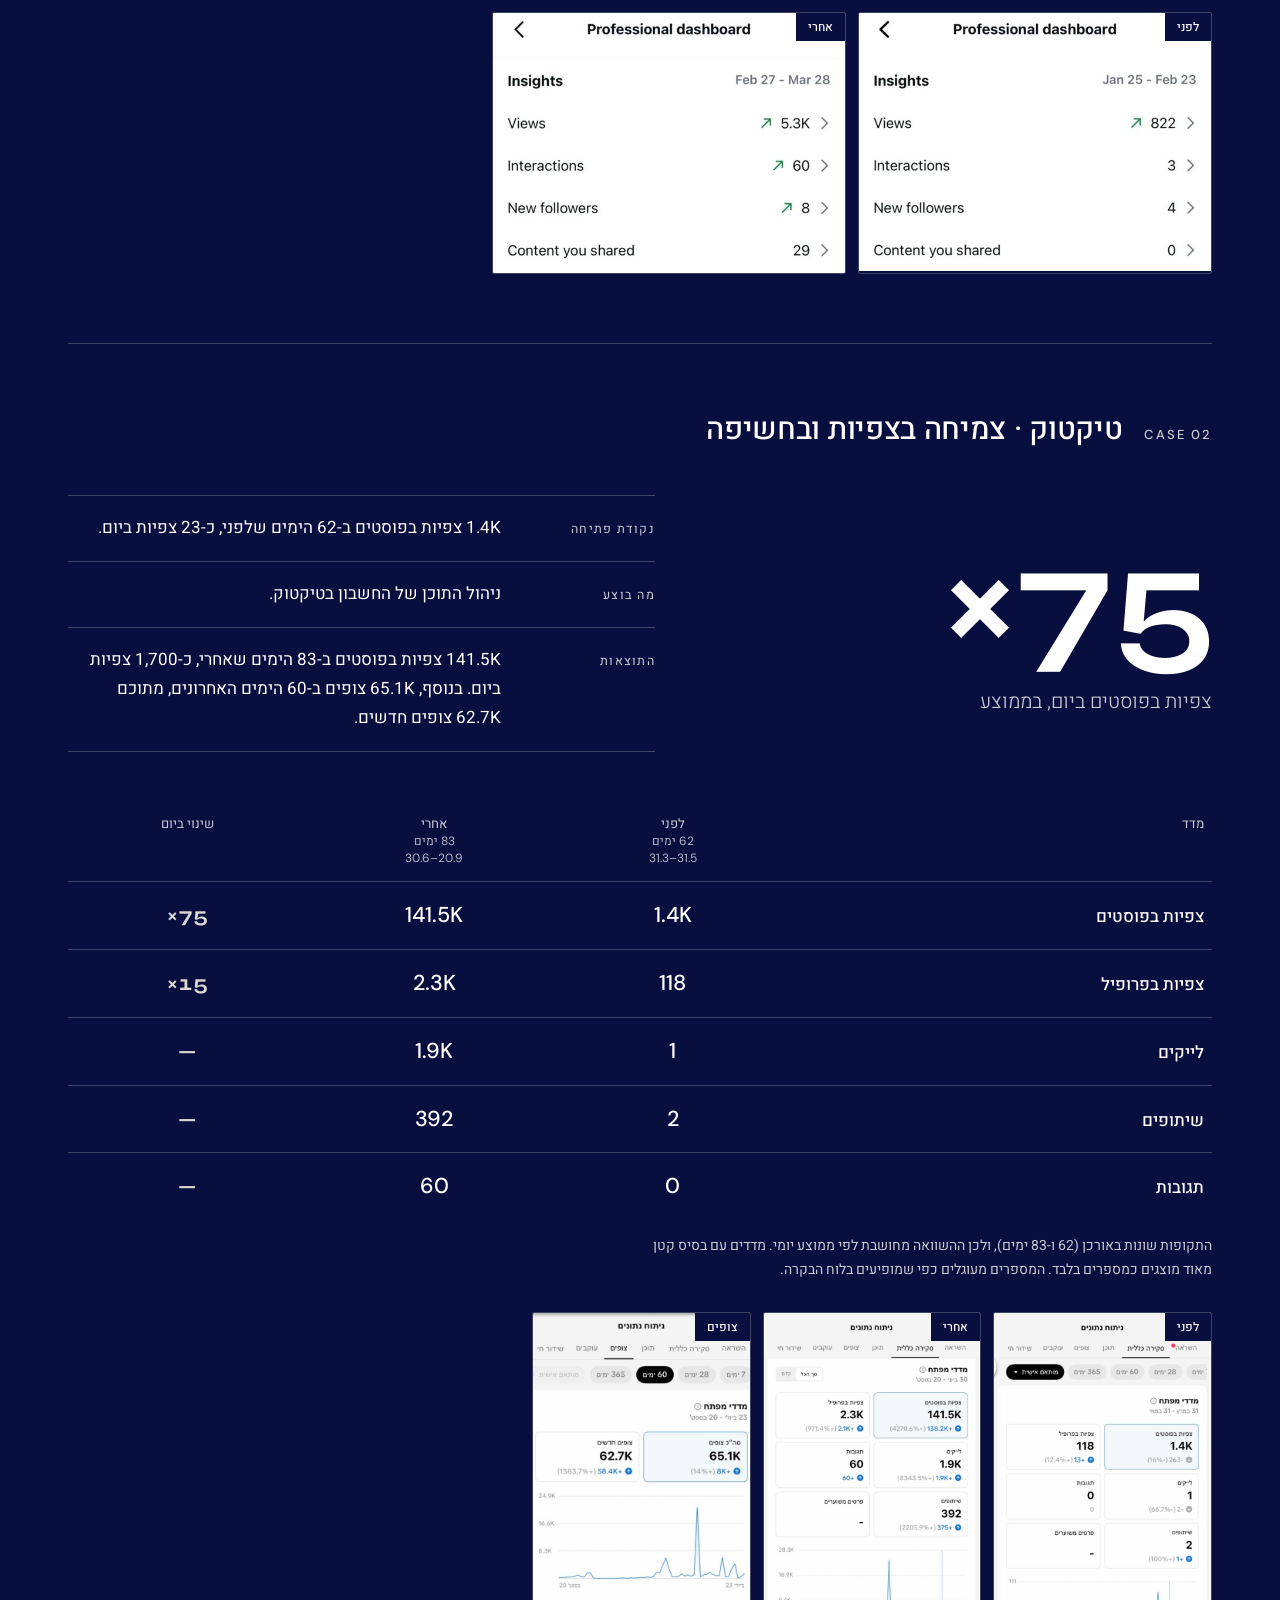
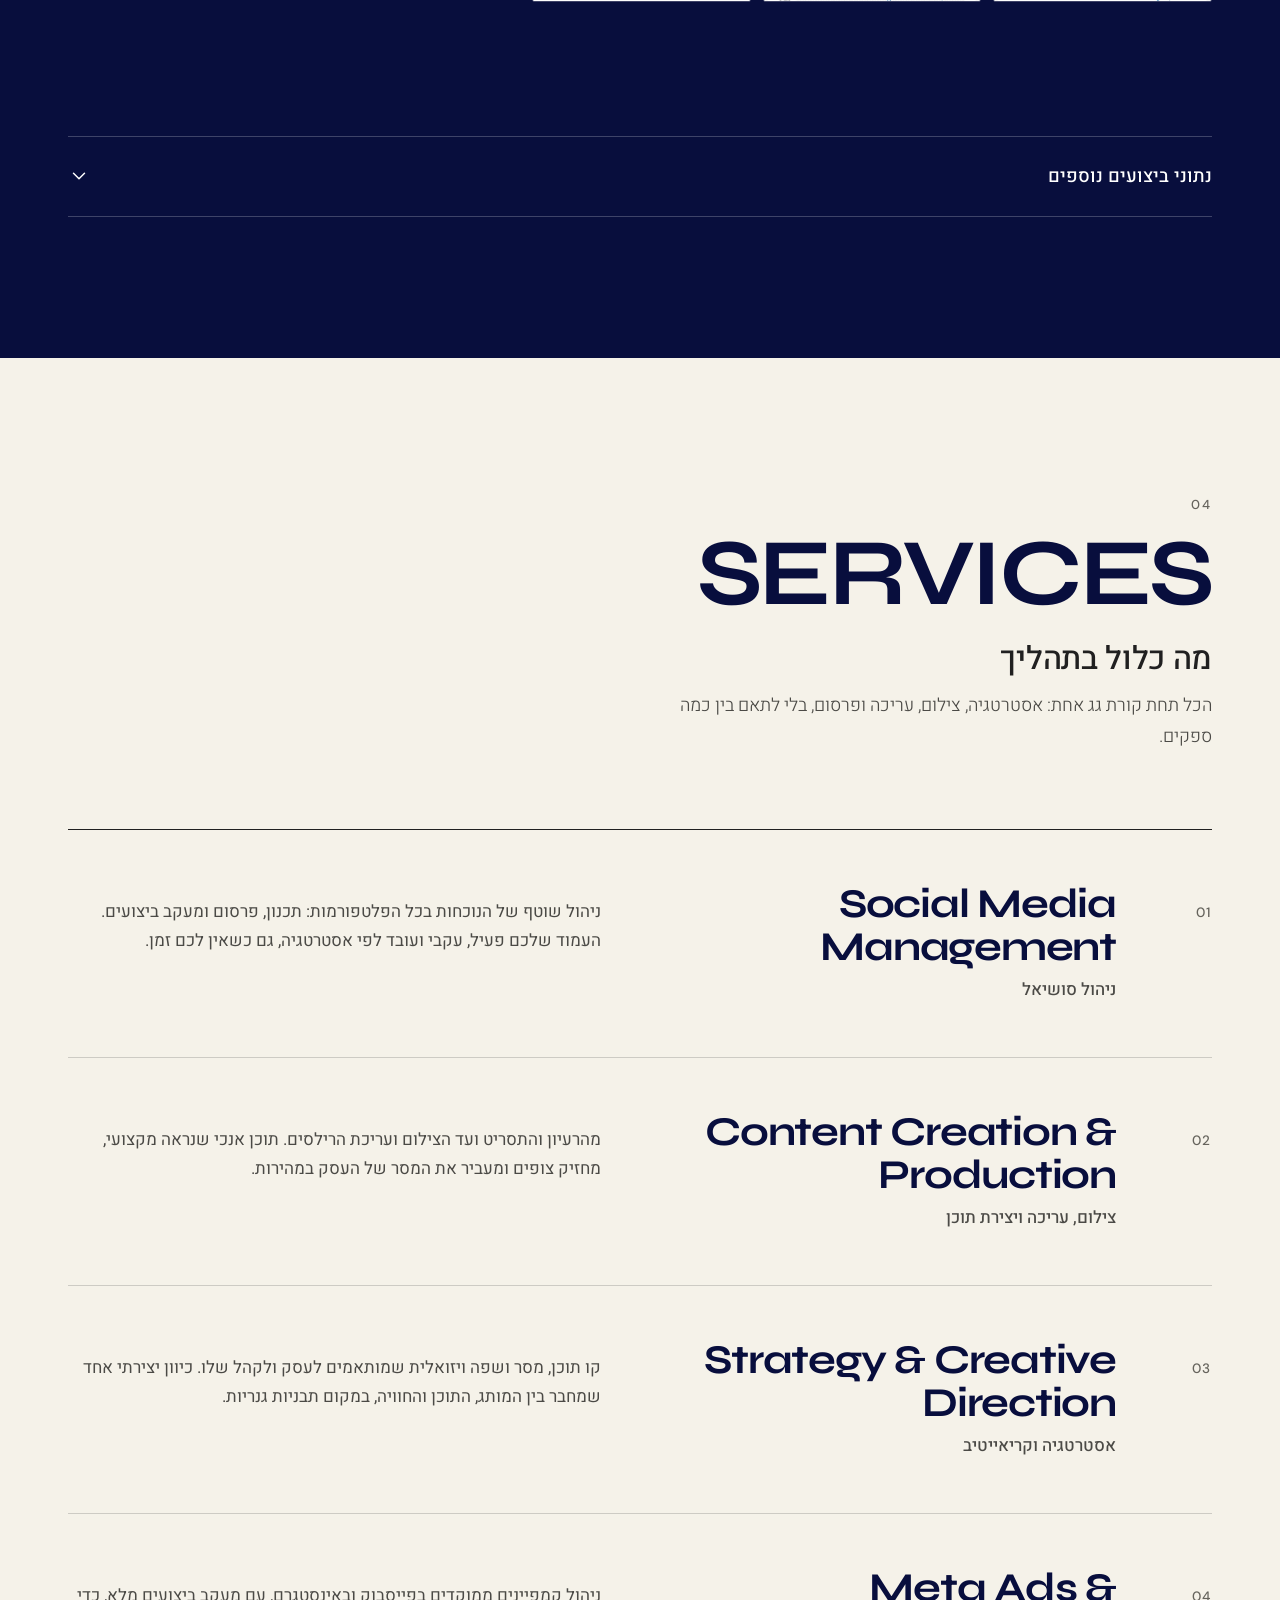
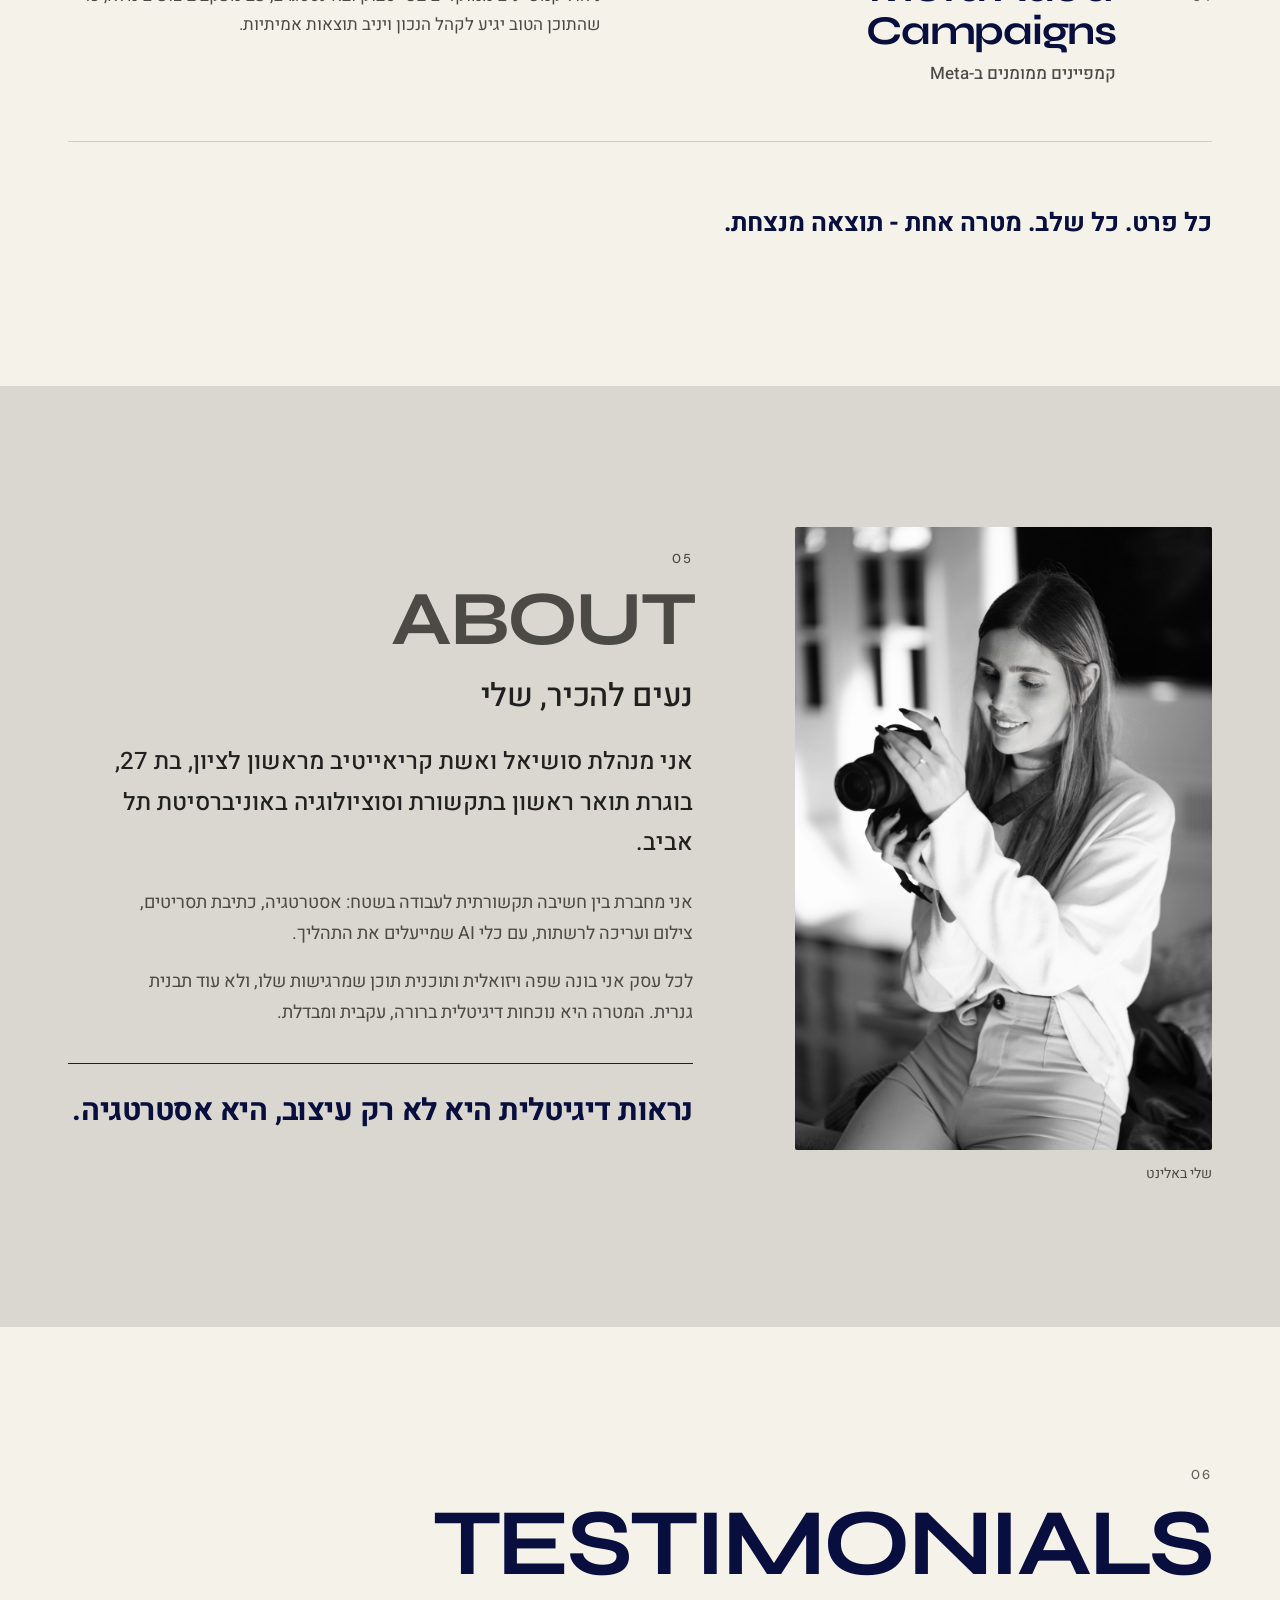
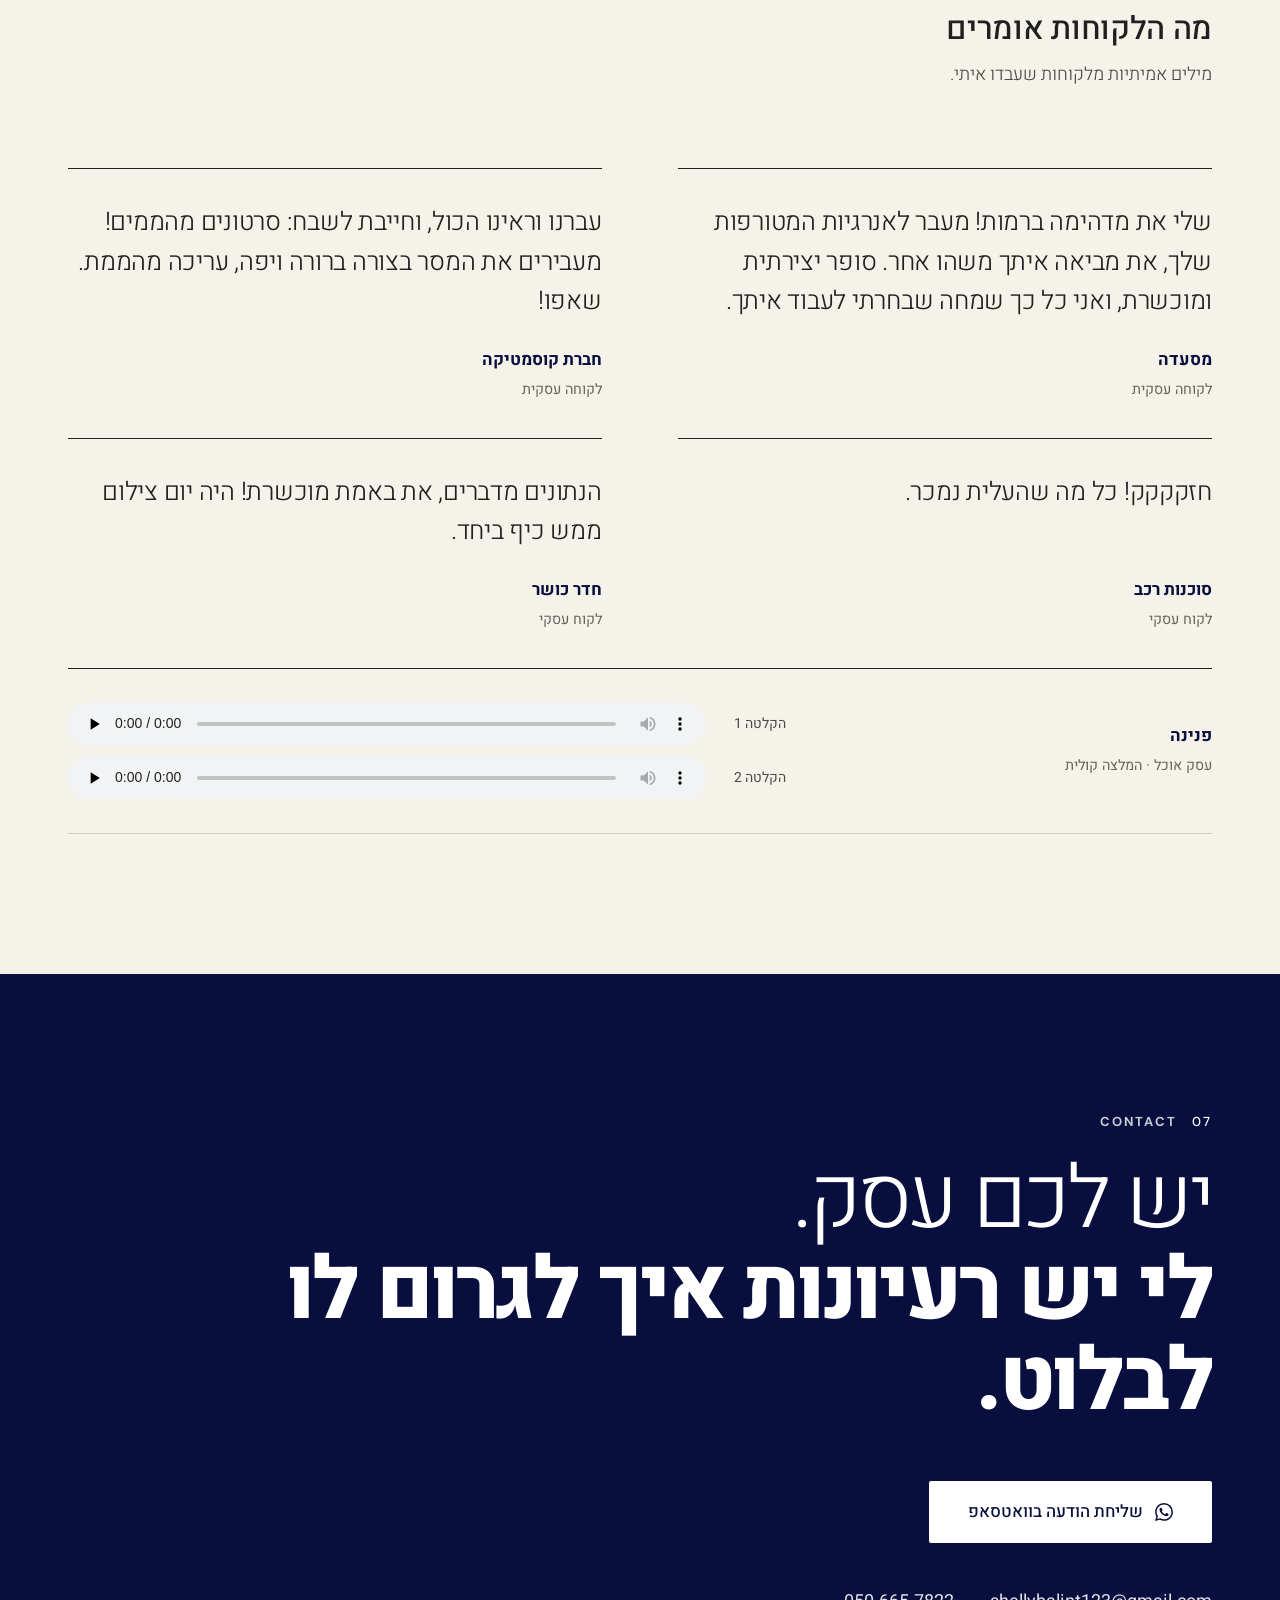
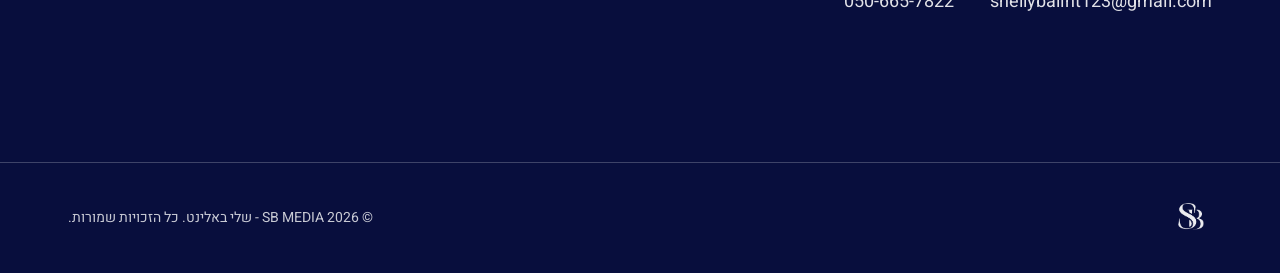
==== commit 45fdc9b2: "Restore the site to its state of 31/10 evening (commit 4342329) Reverts index.html, styles.css, scri" ====
--- a/index.html
+++ b/index.html
@@ -3,9 +3,9 @@
 <head>
 <meta charset="UTF-8">
 <meta name="viewport" content="width=device-width, initial-scale=1, viewport-fit=cover">
-<title>שלי באלינט | ניהול סושיאל, צילום וקריאייטיב | SB MEDIA</title>
-<meta name="description" content="SB MEDIA, הסטודיו של שלי באלינט. ניהול סושיאל, אסטרטגיה, צילום ויצירת תוכן למותגים ועסקים שרוצים נוכחות מדויקת וקריאייטיב עם אופי.">
-<meta name="theme-color" content="#080E3D">
+<title>portfolio | shellybalint · SB MEDIA</title>
+<meta name="description" content="SB MEDIA - שלי באלינט. סטודיו קריאייטיב וסושיאל: אסטרטגיה, צילום, קריאייטיב וניהול סושיאל לעסקים, עם תוכן שעובד בשביל העסק.">
+<meta name="theme-color" content="#F5F2E9">
 <link rel="canonical" href="https://shellybalint123-cmd.github.io/">
 <link rel="icon" href="favicon.ico" sizes="any">
 <link rel="icon" type="image/png" sizes="32x32" href="favicon-32.png">
@@ -14,7 +14,7 @@
 <meta property="og:type" content="website">
 <meta property="og:locale" content="he_IL">
 <meta property="og:site_name" content="SB MEDIA">
-<meta property="og:title" content="SB MEDIA | שלי באלינט · סטודיו סושיאל וקריאייטיב">
+<meta property="og:title" content="SB MEDIA | Social Media &amp; Creative Studio">
 <meta property="og:description" content="אסטרטגיה, צילום, קריאייטיב וניהול סושיאל, עם תוכן שלא רק נראה טוב, אלא עובד בשביל העסק. תיק עבודות של שלי באלינט.">
 <meta property="og:url" content="https://shellybalint123-cmd.github.io/">
 <meta property="og:image" content="https://shellybalint123-cmd.github.io/assets/og-image.jpg">
@@ -24,13 +24,13 @@
 <meta property="og:image:height" content="630">
 <meta property="og:image:alt" content="SB MEDIA - Social Media &amp; Creative Studio">
 <meta name="twitter:card" content="summary_large_image">
-<meta name="twitter:title" content="SB MEDIA | שלי באלינט · סטודיו סושיאל וקריאייטיב">
+<meta name="twitter:title" content="SB MEDIA | Social Media &amp; Creative Studio">
 <meta name="twitter:description" content="אסטרטגיה, צילום, קריאייטיב וניהול סושיאל, עם תוכן שלא רק נראה טוב, אלא עובד בשביל העסק.">
 <meta name="twitter:image" content="https://shellybalint123-cmd.github.io/assets/og-image.jpg">
 <link rel="preload" href="assets/fonts/heebo-400-hebrew.woff2" as="font" type="font/woff2" crossorigin>
 <link rel="preload" href="assets/fonts/heebo-800-hebrew.woff2" as="font" type="font/woff2" crossorigin>
 <link rel="preload" href="assets/fonts/syne-700-latin.woff2" as="font" type="font/woff2" crossorigin>
-<link rel="stylesheet" href="styles.css?v=20261101-tabs">
+<link rel="stylesheet" href="styles.css?v=20261101-restore">
 <script>document.documentElement.classList.add('js');</script>
 </head>
 <body>
@@ -38,7 +38,7 @@
 
 <header class="site-header" id="header">
   <div class="header-bar container">
-    <a href="#top" class="logo" aria-label="SB MEDIA - לראש העמוד"><img src="assets/logo-mark-white.png" alt="SB MEDIA" width="500" height="500" class="logo-img"></a>
+    <a href="#top" class="logo" aria-label="SB MEDIA - לראש העמוד"><img src="assets/logo-mark.png" alt="SB MEDIA" width="500" height="500" class="logo-img"></a>
     <nav class="main-nav" id="main-nav" aria-label="ניווט ראשי">
       <a href="#work">עבודות</a>
       <a href="#results">תוצאות</a>
@@ -57,10 +57,10 @@
   <!-- 01 HERO -->
   <section id="top" class="hero">
     <div class="container">
-      <p class="hero-kicker"><span>SB MEDIA</span><i aria-hidden="true"></i><span>CREATIVE STUDIO</span></p>
-      <h1 class="hero-title"><span class="t-light">סושיאל עם אסטרטגיה.</span> <strong>קריאייטיב עם אופי.</strong></h1>
+      <p class="hero-kicker"><span>SB MEDIA</span><i aria-hidden="true"></i><span>Creative &amp; Social Media Studio</span></p>
+      <h1 class="hero-title"><span class="t-light">הופכים נוכחות דיגיטלית</span> <strong>למותג שאי אפשר להתעלם ממנו.</strong></h1>
       <div class="hero-row">
-      <p class="hero-sub">אני שלי באלינט. מחברת בין אסטרטגיה, צילום וקריאייטיב כדי לבנות לעסק שלכם נוכחות דיגיטלית מדויקת, עם תוכן שנראה ומרגיש כמו המותג שלכם.</p>
+      <p class="hero-sub">אסטרטגיה, צילום, קריאייטיב וניהול סושיאל, עם תוכן שלא רק נראה טוב, אלא עובד בשביל העסק.</p>
       <div class="hero-cta">
         <a href="#work" class="btn btn-light">לצפייה בעבודות<svg viewBox="0 0 24 24" aria-hidden="true"><path d="M19 12H5M11 6l-6 6 6 6" fill="none" stroke="currentColor" stroke-width="1.7" stroke-linecap="round" stroke-linejoin="round"/></svg></a>
         <a href="https://wa.me/972506657822?text=%D7%94%D7%99%D7%99%2C%20%D7%94%D7%92%D7%A2%D7%AA%D7%99%20%D7%9E%D7%94%D7%90%D7%AA%D7%A8%20%D7%95%D7%90%D7%A9%D7%9E%D7%97%20%D7%9C%D7%A7%D7%91%D7%9C%20%D7%A4%D7%A8%D7%98%D7%99%D7%9D%20%D7%A0%D7%95%D7%A1%D7%A4%D7%99%D7%9D" target="_blank" rel="noopener" class="btn btn-line">בואו נדבר</a>
@@ -72,9 +72,9 @@
     <div class="container">
       <div class="showreel" id="showreel" data-src="" data-poster="public/videos/thumbs/portfolio-new-11.jpg">
         <a class="showreel-strip" href="#work" aria-label="לצפייה בעבודות"><img src="public/videos/thumbs/portfolio-new-11.jpg" width="480" height="853" alt="" decoding="async"><img src="public/videos/thumbs/portfolio-new-10.jpg" width="480" height="853" alt="" decoding="async"><img src="public/videos/thumbs/portfolio-new-13.jpg" width="480" height="853" alt="" decoding="async"><img src="public/videos/thumbs/portfolio-new-14.jpg" width="480" height="853" alt="" decoding="async" loading="lazy"><img src="public/videos/thumbs/portfolio-new-16.jpg" width="480" height="853" alt="" decoding="async" loading="lazy"></a>
-        <p class="showreel-tag"><b>THE STUDIO EDIT</b><span>הצצה לעבודות</span></p>
-      </div>
-      <p class="hero-meta"><span>אסטרטגיה · צילום · ניהול סושיאל</span><i aria-hidden="true"></i><span>תוכן מדויק. שפה עם אופי.</span></p>
+        <p class="showreel-tag"><b>Showreel</b><span>בקרוב</span></p>
+      </div>
+      <p class="hero-meta"><span><strong dir="ltr">50+</strong> לקוחות מרוצים</span><i aria-hidden="true"></i><span>סושיאל · צילום · קריאייטיב · קמפיינים</span></p>
     </div>
   </section>
 
@@ -84,62 +84,40 @@
       <header class="sec-head rv">
         <p class="sec-idx"><span>02</span> Selected Work</p>
         <h2>עבודות נבחרות</h2>
-        <p class="sec-lead">מהרעיון הראשון ועד הפריים האחרון. מבחר מתוך עבודות בצילום, עריכה וניהול תוכן לעסקים.</p>
+        <p class="sec-lead">יצירת תכנים, עריכה, צילום וכתיבת תסריטים. בחרו פרויקט וצפו בסרטונים, עם סאונד.</p>
       </header>
-
-
-      <div class="featured-work rv" aria-label="פרויקטים בולטים">
-        <div class="featured-intro">
-          <div>
-            <p class="feature-kicker">THE STUDIO EDIT / 01—04</p>
-            <h3>כשהתוכן מדבר בשם המותג.</h3>
-          </div>
-          <p>ארבע דוגמאות מתוך העבודות שלי, בתחומים שונים ובשפה ויזואלית שמתאימה לכל עסק.</p>
-        </div>
-        <div class="featured-grid">
-          <button class="featured-card__play" type="button" data-title="בריאות וקוסמטיקה" data-video="public/videos/portfolio-new-10.mp4" data-thumb="public/videos/thumbs/portfolio-new-10.jpg" data-ratio="9 / 16">
-            <span class="featured-card__media"><img src="public/videos/thumbs/portfolio-new-10.jpg" width="480" height="853" loading="lazy" decoding="async" alt=""><span class="featured-card__icon" aria-hidden="true">▶</span></span>
-            <span class="featured-card__info"><span class="featured-card__category">01 / BEAUTY</span><strong>בריאות וקוסמטיקה</strong><span class="featured-card__service">יצירת תוכן · צילום · עריכה</span></span><span class="sr-only"> - הפעלת סרטון</span>
-          </button>
-          <button class="featured-card__play" type="button" data-title="אוכל ומסעדות" data-video="public/videos/portfolio-new-11.mp4" data-thumb="public/videos/thumbs/portfolio-new-11.jpg" data-ratio="9 / 16">
-            <span class="featured-card__media"><img src="public/videos/thumbs/portfolio-new-11.jpg" width="480" height="853" loading="lazy" decoding="async" alt=""><span class="featured-card__icon" aria-hidden="true">▶</span></span>
-            <span class="featured-card__info"><span class="featured-card__category">02 / FOOD</span><strong>אוכל ומסעדות</strong><span class="featured-card__service">יצירת תוכן · צילום · עריכה</span></span><span class="sr-only"> - הפעלת סרטון</span>
-          </button>
-          <button class="featured-card__play" type="button" data-title="סוכנות רכב" data-video="public/videos/portfolio-new-13.mp4" data-thumb="public/videos/thumbs/portfolio-new-13.jpg" data-ratio="9 / 16">
-            <span class="featured-card__media"><img src="public/videos/thumbs/portfolio-new-13.jpg" width="480" height="853" loading="lazy" decoding="async" alt=""><span class="featured-card__icon" aria-hidden="true">▶</span></span>
-            <span class="featured-card__info"><span class="featured-card__category">03 / AUTOMOTIVE</span><strong>עולם הרכב</strong><span class="featured-card__service">יצירת תוכן · צילום · עריכה</span></span><span class="sr-only"> - הפעלת סרטון</span>
-          </button>
-          <button class="featured-card__play" type="button" data-title="כושר ולייף סטייל" data-video="public/videos/light/portfolio-02.mp4" data-thumb="public/videos/thumbs/portfolio-02.jpg" data-ratio="9 / 16">
-            <span class="featured-card__media"><img src="public/videos/thumbs/portfolio-02.jpg" width="480" height="853" loading="lazy" decoding="async" alt=""><span class="featured-card__icon" aria-hidden="true">▶</span></span>
-            <span class="featured-card__info"><span class="featured-card__category">04 / FITNESS</span><strong>כושר ותנועה</strong><span class="featured-card__service">יצירת תוכן · צילום · עריכה</span></span><span class="sr-only"> - הפעלת סרטון</span>
-          </button>
-        </div>
-        <a class="featured-contact" href="#contact">אהבתם את הכיוון? בואו נדבר על העסק שלכם <span aria-hidden="true">←</span></a>
-      </div>
-      <div class="gallery-intro" id="work-gallery">
-        <div><p class="feature-kicker">FULL PORTFOLIO</p><h3>כל העבודות</h3></div>
-        <p>בחרו תחום וצפו בסרטונים עם סאונד.</p>
-      </div>
 
       <div class="work-layout">
         <div class="work-tabs" role="tablist" aria-label="פרויקטים" aria-orientation="vertical" data-tabs>
       <button class="tab" role="tab" id="tab-all" aria-controls="panel-all" aria-selected="true" tabindex="0" type="button">
-        <span class="tab-name">מגוון עבודות</span>
+        <span class="tab-num" aria-hidden="true">00</span>
+        <span class="tab-name">הכל</span>
+        <span class="tab-count">28</span>
       </button>
       <button class="tab" role="tab" id="tab-food" aria-controls="panel-food" aria-selected="false" tabindex="-1" type="button">
+        <span class="tab-num" aria-hidden="true">01</span>
         <span class="tab-name">אוכל ומסעדות</span>
+        <span class="tab-count">11</span>
       </button>
       <button class="tab" role="tab" id="tab-cars" aria-controls="panel-cars" aria-selected="false" tabindex="-1" type="button">
+        <span class="tab-num" aria-hidden="true">02</span>
         <span class="tab-name">סוכנות רכב</span>
+        <span class="tab-count">6</span>
       </button>
       <button class="tab" role="tab" id="tab-health" aria-controls="panel-health" aria-selected="false" tabindex="-1" type="button">
+        <span class="tab-num" aria-hidden="true">03</span>
         <span class="tab-name">בריאות וקוסמטיקה</span>
+        <span class="tab-count">7</span>
       </button>
       <button class="tab" role="tab" id="tab-fitness" aria-controls="panel-fitness" aria-selected="false" tabindex="-1" type="button">
+        <span class="tab-num" aria-hidden="true">04</span>
         <span class="tab-name">חדר כושר</span>
+        <span class="tab-count">2</span>
       </button>
       <button class="tab" role="tab" id="tab-creative" aria-controls="panel-creative" aria-selected="false" tabindex="-1" type="button">
+        <span class="tab-num" aria-hidden="true">05</span>
         <span class="tab-name">קריאייטיב נוסף</span>
+        <span class="tab-count">2</span>
       </button>
         </div>
         <div class="work-panels">
@@ -632,7 +610,7 @@
       <header class="sec-head rv">
         <p class="sec-idx"><span>03</span> Results</p>
         <h2>תוצאות שאפשר למדוד</h2>
-        <p class="sec-lead">מאחורי הקריאייטיב יש גם חשיבה על ביצועים. שתי דוגמאות עם נתוני לפני ואחרי, כפי שנמדדו בפלטפורמות.</p>
+        <p class="sec-lead">שני סיפורי הצלחה, עם הנתונים כפי שהם מופיעים בלוחות הבקרה של הפלטפורמות.</p>
       </header>
 
       <article class="case rv" aria-labelledby="case1-title">
@@ -651,7 +629,6 @@
             <div><dt>התוצאות</dt><dd>5.3K צפיות ו-60 אינטראקציות ב-30 הימים שאחרי, כלומר עלייה פי 6.4 בצפיות ופי 20 באינטראקציות.</dd></div>
           </dl>
         </div>
-        <details class="case-details"><summary>לצפייה בהשוואת הנתונים המלאה <span aria-hidden="true">+</span></summary>
         <table class="case-table">
           <caption class="sr-only">אינסטגרם: לפני ואחרי, שתי תקופות של 30 יום</caption>
           <thead><tr><th scope="col">מדד</th><th scope="col">לפני <small dir="ltr">25.1–23.2</small></th><th scope="col">אחרי <small dir="ltr">27.2–28.3</small></th><th scope="col">שינוי</th></tr></thead>
@@ -661,7 +638,6 @@
           </tbody>
         </table>
         <p class="case-note">שתי התקופות באורך זהה (30 יום).</p>
-        </details>
         <div class="case-proof">
           <a href="assets/growth/insights-before.jpg" target="_blank" rel="noopener" class="proof"><img src="assets/growth/insights-before.jpg" width="600" height="440" loading="lazy" decoding="async" alt="צילום מסך מאינסטגרם - נתונים לפני: 822 צפיות, 3 אינטראקציות, 4 עוקבים חדשים"><span>לפני</span></a>
           <a href="assets/growth/insights-after.jpg" target="_blank" rel="noopener" class="proof"><img src="assets/growth/insights-after.jpg" width="600" height="443" loading="lazy" decoding="async" alt="צילום מסך מאינסטגרם - נתונים אחרי: 5.3K צפיות, 60 אינטראקציות, 8 עוקבים חדשים"><span>אחרי</span></a>
@@ -684,7 +660,6 @@
             <div><dt>התוצאות</dt><dd>141.5K צפיות בפוסטים ב-83 הימים שאחרי, כ-1,700 צפיות ביום. בנוסף, 65.1K צופים ב-60 הימים האחרונים, מתוכם 62.7K צופים חדשים.</dd></div>
           </dl>
         </div>
-        <details class="case-details"><summary>לצפייה בהשוואת הנתונים המלאה <span aria-hidden="true">+</span></summary>
         <table class="case-table">
           <caption class="sr-only">טיקטוק: לפני ואחרי, התקופות שונות באורכן</caption>
           <thead><tr><th scope="col">מדד</th><th scope="col">לפני <small>62 ימים<br><span dir="ltr">31.3–31.5</span></small></th><th scope="col">אחרי <small>83 ימים<br><span dir="ltr">30.6–20.9</span></small></th><th scope="col">שינוי ביום</th></tr></thead>
@@ -697,7 +672,6 @@
           </tbody>
         </table>
         <p class="case-note">התקופות שונות באורכן (62 ו-83 ימים), ולכן ההשוואה מחושבת לפי ממוצע יומי. מדדים עם בסיס קטן מאוד מוצגים כמספרים בלבד. המספרים מעוגלים כפי שמופיעים בלוח הבקרה.</p>
-        </details>
         <div class="case-proof case-proof-3">
           <a href="assets/growth/meta-before.jpg" target="_blank" rel="noopener" class="proof"><img src="assets/growth/meta-before.jpg" width="620" height="1045" loading="lazy" decoding="async" alt="צילום מסך מלוח הנתונים - לפני: 1.4K צפיות בפוסטים, 118 צפיות בפרופיל, לייק אחד, 2 שיתופים, 0 תגובות"><span>לפני</span></a>
           <a href="assets/growth/meta-after.jpg" target="_blank" rel="noopener" class="proof"><img src="assets/growth/meta-after.jpg" width="620" height="947" loading="lazy" decoding="async" alt="צילום מסך מלוח הנתונים - אחרי: 141.5K צפיות בפוסטים, 2.3K צפיות בפרופיל, 1.9K לייקים, 392 שיתופים, 60 תגובות"><span>אחרי</span></a>
@@ -734,32 +708,32 @@
     <div class="container">
       <header class="sec-head rv">
         <p class="sec-idx"><span>04</span> Services</p>
-        <h2>מה אני עושה עבורכם</h2>
-        <p class="sec-lead">מעטפת אחת, שפה אחת, תהליך מדויק מהאסטרטגיה ועד התוכן שעולה לאוויר.</p>
+        <h2>מה כלול בתהליך</h2>
+        <p class="sec-lead">הכל תחת קורת גג אחת: אסטרטגיה, צילום, עריכה ופרסום, בלי לתאם בין כמה ספקים.</p>
       </header>
       <ol class="svc-list">
         <li class="svc rv">
           <span class="svc-no" aria-hidden="true">01</span>
-          <div class="svc-title"><h3>ניהול סושיאל</h3></div>
+          <div class="svc-title"><h3>Social Media Management</h3><p>ניהול סושיאל</p></div>
           <p class="svc-desc">ניהול שוטף של הנוכחות בכל הפלטפורמות: תכנון, פרסום ומעקב ביצועים. העמוד שלכם פעיל, עקבי ועובד לפי אסטרטגיה, גם כשאין לכם זמן.</p>
         </li>
         <li class="svc rv">
           <span class="svc-no" aria-hidden="true">02</span>
-          <div class="svc-title"><h3>צילום והפקת תוכן</h3></div>
+          <div class="svc-title"><h3>Content Creation &amp; Production</h3><p>צילום, עריכה ויצירת תוכן</p></div>
           <p class="svc-desc">מהרעיון והתסריט ועד הצילום ועריכת הרילסים. תוכן אנכי שנראה מקצועי, מחזיק צופים ומעביר את המסר של העסק במהירות.</p>
         </li>
         <li class="svc rv">
           <span class="svc-no" aria-hidden="true">03</span>
-          <div class="svc-title"><h3>אסטרטגיה וקריאייטיב</h3></div>
+          <div class="svc-title"><h3>Strategy &amp; Creative Direction</h3><p>אסטרטגיה וקריאייטיב</p></div>
           <p class="svc-desc">קו תוכן, מסר ושפה ויזואלית שמותאמים לעסק ולקהל שלו. כיוון יצירתי אחד שמחבר בין המותג, התוכן והחוויה, במקום תבניות גנריות.</p>
         </li>
         <li class="svc rv">
           <span class="svc-no" aria-hidden="true">04</span>
-          <div class="svc-title"><h3>קמפיינים ממומנים</h3></div>
+          <div class="svc-title"><h3>Meta Ads &amp; Campaigns</h3><p>קמפיינים ממומנים ב-Meta</p></div>
           <p class="svc-desc">ניהול קמפיינים ממוקדים בפייסבוק ובאינסטגרם, עם מעקב ביצועים מלא, כדי שהתוכן הטוב יגיע לקהל הנכון ויניב תוצאות אמיתיות.</p>
         </li>
       </ol>
-      <p class="services-footer rv">מהרעיון הראשון ועד לפריים האחרון.</p>
+      <p class="services-footer rv">כל פרט. כל שלב. מטרה אחת - תוצאה מנצחת.</p>
     </div>
   </section>
 
@@ -775,7 +749,7 @@
           <p class="sec-idx"><span>05</span> About</p>
           <h2>נעים להכיר, שלי</h2>
         </header>
-        <p class="about-lead rv">אני שלי באלינט, מנהלת סושיאל ואשת קריאייטיב מראשון לציון, בוגרת תואר ראשון בתקשורת וסוציולוגיה באוניברסיטת תל אביב.</p>
+        <p class="about-lead rv">אני מנהלת סושיאל ואשת קריאייטיב מראשון לציון, בת 27, בוגרת תואר ראשון בתקשורת וסוציולוגיה באוניברסיטת תל אביב.</p>
         <p class="rv">אני מחברת בין חשיבה תקשורתית לעבודה בשטח: אסטרטגיה, כתיבת תסריטים, צילום ועריכה לרשתות, עם כלי AI שמייעלים את התהליך.</p>
         <p class="rv">לכל עסק אני בונה שפה ויזואלית ותוכנית תוכן שמרגישות שלו, ולא עוד תבנית גנרית. המטרה היא נוכחות דיגיטלית ברורה, עקבית ומבדלת.</p>
         <p class="about-quote rv">נראות דיגיטלית היא לא רק עיצוב, היא אסטרטגיה.</p>
@@ -789,7 +763,7 @@
       <header class="sec-head rv">
         <p class="sec-idx"><span>06</span> Testimonials</p>
         <h2>מה הלקוחות אומרים</h2>
-        <p class="sec-lead">האנשים שמאחורי הפרויקטים, במילים שלהם.</p>
+        <p class="sec-lead">מילים אמיתיות מלקוחות שעבדו איתי.</p>
       </header>
       <div class="quotes">
         <figure class="quote rv">
@@ -823,7 +797,7 @@
   <section id="contact" class="section contact">
     <div class="container">
       <p class="sec-idx rv"><span>07</span> Contact</p>
-      <h2 class="contact-title rv">יש לכם מותג עם סיפור.<br><strong>בואו נדאג שיראו אותו.</strong></h2>
+      <h2 class="contact-title rv">יש לכם עסק.<br><strong>לי יש רעיונות איך לגרום לו לבלוט.</strong></h2>
       <div class="contact-actions rv">
         <a href="https://wa.me/972506657822?text=%D7%94%D7%99%D7%99%2C%20%D7%94%D7%92%D7%A2%D7%AA%D7%99%20%D7%9E%D7%94%D7%90%D7%AA%D7%A8%20%D7%95%D7%90%D7%A9%D7%9E%D7%97%20%D7%9C%D7%A7%D7%91%D7%9C%20%D7%A4%D7%A8%D7%98%D7%99%D7%9D%20%D7%A0%D7%95%D7%A1%D7%A4%D7%99%D7%9D" target="_blank" rel="noopener" class="btn btn-light btn-lg"><svg class="btn-icon" viewBox="0 0 24 24" aria-hidden="true"><path fill="currentColor" d="M17.472 14.382c-.297-.149-1.758-.867-2.03-.967-.273-.099-.471-.148-.67.15-.197.297-.767.966-.94 1.164-.173.199-.347.223-.644.075-.297-.15-1.255-.463-2.39-1.475-.883-.788-1.48-1.761-1.653-2.059-.173-.297-.018-.458.13-.606.134-.133.298-.347.446-.52.149-.174.198-.298.298-.497.099-.198.05-.371-.025-.52-.075-.149-.669-1.612-.916-2.207-.242-.579-.487-.5-.669-.51-.173-.008-.371-.01-.57-.01-.198 0-.52.074-.792.372-.272.297-1.04 1.016-1.04 2.479 0 1.462 1.065 2.875 1.213 3.074.149.198 2.096 3.2 5.077 4.487.709.306 1.262.489 1.694.625.712.227 1.36.195 1.871.118.571-.085 1.758-.719 2.006-1.413.248-.694.248-1.289.173-1.413-.074-.124-.272-.198-.57-.347m-5.421 7.403h-.004a9.87 9.87 0 01-5.031-1.378l-.361-.214-3.741.982.998-3.648-.235-.374a9.86 9.86 0 01-1.51-5.26c.001-5.45 4.436-9.884 9.888-9.884 2.64 0 5.122 1.03 6.988 2.898a9.825 9.825 0 012.893 6.994c-.003 5.45-4.437 9.884-9.885 9.884m8.413-18.297A11.815 11.815 0 0012.05 0C5.495 0 .16 5.335.157 11.892c0 2.096.547 4.142 1.588 5.945L.057 24l6.305-1.654a11.882 11.882 0 005.683 1.448h.005c6.554 0 11.89-5.335 11.893-11.893a11.821 11.821 0 00-3.48-8.413Z"/></svg>שליחת הודעה בוואטסאפ</a>
       </div>
@@ -849,24 +823,10 @@
   </a>
 </aside>
 
-<dialog class="lb" id="lightbox" aria-label="נגן וידאו" aria-modal="true">
+<dialog class="lb" id="lightbox" aria-label="נגן וידאו">
   <div class="lb-inner">
-    <button class="lb-close" type="button" aria-label="סגירה וחזרה לגלריה"><svg viewBox="0 0 24 24" aria-hidden="true"><path d="M6 6l12 12M18 6L6 18" stroke="currentColor" stroke-width="1.8" stroke-linecap="round" fill="none"/></svg><span>סגירה</span></button>
-    <div class="lb-tools">
-      <button class="lb-mute" type="button" aria-label="השתקה" aria-pressed="false"><svg viewBox="0 0 24 24" aria-hidden="true"><path d="M4 9v6h4l5 4V5L8 9H4z" fill="currentColor"/><path class="w" d="M16 9a4 4 0 010 6M18.5 6.5a8 8 0 010 11" fill="none" stroke="currentColor" stroke-width="1.8" stroke-linecap="round"/><path class="x" d="M16 9l5 6M21 9l-5 6" fill="none" stroke="currentColor" stroke-width="1.8" stroke-linecap="round"/></svg></button>
-      <button class="lb-full" type="button" aria-label="מסך מלא"><svg viewBox="0 0 24 24" aria-hidden="true"><path d="M4 9V4h5M20 9V4h-5M4 15v5h5M20 15v5h-5" fill="none" stroke="currentColor" stroke-width="1.8" stroke-linecap="round" stroke-linejoin="round"/></svg></button>
-    </div>
-    <div class="lb-stage">
-      <video id="lb-video" controls playsinline webkit-playsinline preload="auto" controlslist="nodownload noremoteplayback"></video>
-      <span class="lb-spinner" hidden aria-hidden="true"></span>
-      <div class="lb-overlay" hidden>
-        <button class="lb-overlay-btn" type="button" aria-label="הפעלה">
-          <svg class="i-play" viewBox="0 0 24 24" aria-hidden="true"><path d="M8 5.5v13l11-6.5z" fill="currentColor"/></svg>
-          <svg class="i-replay" viewBox="0 0 24 24" aria-hidden="true"><path d="M4.5 12a7.5 7.5 0 102.4-5.5M4.5 4.5V9H9" fill="none" stroke="currentColor" stroke-width="1.8" stroke-linecap="round" stroke-linejoin="round"/></svg>
-        </button>
-        <p class="lb-overlay-msg" role="status"></p>
-      </div>
-    </div>
+    <button class="lb-close" type="button" aria-label="סגירה"><svg viewBox="0 0 24 24" aria-hidden="true"><path d="M6 6l12 12M18 6L6 18" stroke="currentColor" stroke-width="1.8" stroke-linecap="round" fill="none"/></svg></button>
+    <div class="lb-stage"><video id="lb-video" controls playsinline preload="auto"></video></div>
     <div class="lb-bar">
       <button class="lb-prev" type="button" aria-label="הסרטון הקודם"><svg viewBox="0 0 24 24" aria-hidden="true"><path d="M9 5l7 7-7 7" fill="none" stroke="currentColor" stroke-width="1.8" stroke-linecap="round" stroke-linejoin="round"/></svg></button>
       <p class="lb-count" aria-live="polite"><span class="lb-title"></span> <span class="lb-pos" dir="ltr"></span></p>
@@ -875,6 +835,6 @@
   </div>
 </dialog>
 
-<script src="script.js?v=20261101-player"></script>
+<script src="script.js?v=20261101-restore"></script>
 </body>
 </html>
--- a/styles.css
+++ b/styles.css
@@ -84,7 +84,7 @@
 [hidden] { display: none !important; }
 
 :focus-visible { outline: 2px solid var(--navy); outline-offset: 3px; }
-.site-header :focus-visible, .results :focus-visible, .contact :focus-visible, .site-footer :focus-visible, .lb :focus-visible, .showreel :focus-visible { outline-color: #fff; }
+.results :focus-visible, .contact :focus-visible, .site-footer :focus-visible, .lb :focus-visible, .showreel :focus-visible { outline-color: #fff; }
 
 .container { width: 100%; max-width: var(--max); margin-inline: auto; padding-inline: var(--pad); }
 
@@ -122,10 +122,10 @@
 
 /* ---------- Header ---------- */
 .site-header {
-  position: sticky; top: 0; z-index: 100; background: var(--navy); color: var(--cream);
+  position: sticky; top: 0; z-index: 100; background: var(--cream); color: var(--ink);
   padding-top: env(safe-area-inset-top); border-bottom: 1px solid transparent; transition: border-color 0.3s;
 }
-.site-header.is-scrolled { border-bottom-color: var(--d-line); }
+.site-header.is-scrolled { border-bottom-color: var(--line); }
 
 .header-bar { display: flex; align-items: center; gap: 28px; height: var(--header-h); }
 .logo { display: flex; flex: none; }
@@ -133,27 +133,26 @@
 
 .main-nav { display: flex; gap: clamp(18px, 2.6vw, 38px); margin-inline-start: auto; }
 .main-nav a {
-  position: relative; text-decoration: none; font-size: 0.95rem; font-weight: 500; color: rgba(245, 242, 233, 0.82); padding: 6px 0; transition: color 0.25s;
+  position: relative; text-decoration: none; font-size: 0.95rem; font-weight: 500; color: var(--ink-2); padding: 6px 0; transition: color 0.25s;
 }
 .main-nav a::after {
-  content: ""; position: absolute; inset-inline: 0; bottom: 0; height: 2px; background: var(--cream);
+  content: ""; position: absolute; inset-inline: 0; bottom: 0; height: 2px; background: var(--navy);
   transform: scaleX(0); transform-origin: right; transition: transform 0.4s var(--ease);
 }
-.main-nav a:hover, .main-nav a.is-active { color: var(--cream); }
+.main-nav a:hover, .main-nav a.is-active { color: var(--navy); }
 .main-nav a:hover::after, .main-nav a.is-active::after { transform: scaleX(1); }
 
 .header-cta {
   flex: none; display: inline-flex; align-items: center; height: 44px; padding: 0 22px; border-radius: var(--r);
-  background: var(--cream); color: var(--ink); border: 1px solid var(--warm); font-size: 0.9rem; font-weight: 500; text-decoration: none;
-  transition: background-color 0.3s, border-color 0.3s;
-}
-.header-cta:hover { background: var(--warm); border-color: var(--warm); }
+  background: var(--navy); color: #fff; font-size: 0.9rem; font-weight: 500; text-decoration: none; transition: background-color 0.3s;
+}
+.header-cta:hover { background: var(--ink); }
 
 .nav-toggle {
   display: none; flex-direction: column; justify-content: center; align-items: center; gap: 7px;
   width: 44px; height: 44px; margin-inline-end: -10px; background: none; border: 0; cursor: pointer;
 }
-.nav-toggle span { width: 22px; height: 1.5px; background: var(--cream); transition: transform 0.3s var(--ease); }
+.nav-toggle span { width: 22px; height: 1.5px; background: var(--navy); transition: transform 0.3s var(--ease); }
 .nav-toggle[aria-expanded="true"] span:first-child { transform: translateY(4.25px) rotate(45deg); }
 .nav-toggle[aria-expanded="true"] span:last-child { transform: translateY(-4.25px) rotate(-45deg); }
 
@@ -226,6 +225,8 @@
   font: 500 0.95rem/1 var(--font-he); cursor: pointer; white-space: nowrap;
   transition: background-color 0.3s var(--ease), color 0.3s var(--ease), border-color 0.3s var(--ease);
 }
+.tab-num { display: none; }
+.tab-count { font-family: var(--font-small); font-size: 0.78rem; }
 .tab:hover { border-color: var(--navy); color: var(--navy); }
 .tab[aria-selected="true"] { background: var(--navy); border-color: var(--navy); color: #fff; }
 
@@ -413,49 +414,25 @@
 .wa-float:hover { transform: translateY(-3px); }
 @keyframes pulse { 0% { transform: scale(1); opacity: 0.5; } 70%, 100% { transform: scale(1.5); opacity: 0; } }
 
-/* ---------- Lightbox (click to play) ---------- */
+/* ---------- Lightbox ---------- */
 .lb { width: 100%; height: 100%; max-width: none; max-height: none; margin: 0; padding: 0; border: 0; background: transparent; color: #fff; }
-.lb[open] { display: block; position: fixed; inset: 0; z-index: 300; }              /* fallback for browsers without top-layer dialogs */
-.lb:not([open]) { display: none; }
 .lb::backdrop { background: rgba(8, 14, 61, 0.96); }
-.lb[open]:not(:modal) { background: rgba(8, 14, 61, 0.96); }
 .lb-inner { position: relative; height: 100%; display: flex; flex-direction: column; align-items: center; justify-content: center; gap: 16px; padding: max(16px, env(safe-area-inset-top)) 16px max(16px, env(safe-area-inset-bottom)); }
-.lb-stage { position: relative; }
 .lb-stage video {
   display: block; background: #000; border-radius: var(--r); aspect-ratio: 9 / 16;
-  height: min(74vh, 860px, calc(92vw * 16 / 9)); height: min(74dvh, 860px, calc(92vw * 16 / 9)); width: auto; max-width: 92vw;
-}
-.lb-stage video:focus { outline: none; }
-.lb.is-wide .lb-stage video { aspect-ratio: 16 / 9; width: min(92vw, 1100px); height: auto; max-height: 74vh; max-height: 74dvh; }
+  height: min(78vh, 860px, calc(92vw * 16 / 9)); height: min(78dvh, 860px, calc(92vw * 16 / 9)); width: auto; max-width: 92vw;
+}
+.lb.is-wide .lb-stage video { aspect-ratio: 16 / 9; width: min(92vw, 1100px); height: auto; max-height: 78vh; max-height: 78dvh; }
 .lb-bar { display: flex; align-items: center; gap: 22px; }
-.lb-bar button, .lb-close, .lb-tools button {
+.lb-bar button, .lb-close {
   width: 48px; height: 48px; display: grid; place-items: center; border-radius: var(--r); cursor: pointer; color: #fff;
   background: transparent; border: 1px solid rgba(255, 255, 255, 0.4); transition: background-color 0.3s, color 0.3s;
 }
-.lb-bar button:hover, .lb-close:hover, .lb-tools button:hover { background: #fff; color: var(--navy); }
-.lb-bar svg, .lb-close svg, .lb-tools svg { width: 22px; height: 22px; }
+.lb-bar button:hover, .lb-close:hover { background: #fff; color: var(--navy); }
+.lb-bar svg, .lb-close svg { width: 22px; height: 22px; }
 .lb-count { margin: 0; min-width: 130px; text-align: center; font-size: 0.9rem; color: var(--d-text); line-height: 1.3; }
 .lb-pos { display: block; font-family: var(--font-small); font-weight: 700; color: #fff; letter-spacing: 0.08em; }
-.lb-close { position: absolute; top: max(14px, env(safe-area-inset-top)); right: 14px; width: auto; padding: 0 16px; display: inline-flex; align-items: center; gap: 8px; font: 500 0.95rem/1 var(--font-he); }
-.lb-tools { position: absolute; top: max(14px, env(safe-area-inset-top)); left: 14px; display: flex; gap: 10px; }
-.lb-mute .x { display: none; }
-.lb-mute[aria-pressed="true"] .x { display: block; }
-.lb-mute[aria-pressed="true"] .w { display: none; }
-.lb-spinner { position: absolute; top: 50%; left: 50%; width: 44px; height: 44px; margin: -22px 0 0 -22px; border: 2px solid rgba(255, 255, 255, 0.3); border-top-color: #fff; border-radius: 50%; animation: lb-spin 0.9s linear infinite; pointer-events: none; }
-@keyframes lb-spin { to { transform: rotate(360deg); } }
-.lb-overlay { position: absolute; inset: 0 0 56px; display: flex; flex-direction: column; align-items: center; justify-content: center; gap: 16px; background: rgba(8, 14, 61, 0.42); border-radius: var(--r); pointer-events: none; }
-.lb-overlay[hidden] { display: none; }
-.lb-overlay-btn {
-  pointer-events: auto; width: 84px; height: 84px; display: grid; place-items: center; border: 0; border-radius: var(--r);
-  background: #fff; color: var(--navy); cursor: pointer; transition: transform 0.35s var(--ease), background-color 0.3s;
-}
-.lb-overlay-btn:hover { background: var(--warm); transform: scale(1.06); }
-.lb-overlay-btn svg { width: 34px; height: 34px; }
-.lb-overlay-btn .i-replay { display: none; }
-.lb-overlay.is-replay .i-play { display: none; }
-.lb-overlay.is-replay .i-replay { display: block; }
-.lb-overlay-msg { margin: 0; padding: 9px 16px; max-width: 28ch; text-align: center; font-size: 0.95rem; line-height: 1.5; color: #fff; background: var(--navy); border-radius: var(--r); }
-.lb-overlay-msg:empty { display: none; }
+.lb-close { position: absolute; top: max(14px, env(safe-area-inset-top)); right: 14px; }
 html.lb-open { overflow: hidden; }
 
 /* ---------- Reveal on scroll ---------- */
@@ -486,11 +463,13 @@
   .work-layout { grid-template-columns: 264px 1fr; gap: clamp(40px, 6vw, 80px); }
   .work-tabs { position: sticky; top: calc(var(--header-h) + 24px); flex-direction: column; gap: 0; overflow: visible; padding: 0; }
   .tab {
-    display: block; padding: 18px 0; border: 0; border-top: 1px solid var(--line);
+    display: grid; grid-template-columns: 32px 1fr auto; align-items: baseline; gap: 6px; padding: 18px 0; border: 0; border-top: 1px solid var(--line);
     border-radius: 0; background: none; color: var(--ink-3); font-size: 1.15rem; white-space: normal;
   }
   .tab:last-child { border-bottom: 1px solid var(--line); }
   .tab-name { text-align: start; }
+  .tab-num { display: block; font-family: var(--font-small); font-size: 0.78rem; letter-spacing: 0.1em; }
+  .tab-count { font-size: 0.8rem; }
   .tab:hover { background: none; color: var(--navy); }
   .tab[aria-selected="true"] { background: none; color: var(--navy); border-top: 2px solid var(--navy); margin-top: -1px; font-weight: 800; }
   .vgrid { grid-template-columns: repeat(4, 1fr); }
@@ -502,11 +481,11 @@
   .header-cta { margin-inline-start: auto; }
   .main-nav {
     position: absolute; top: 100%; inset-inline: 0; margin: 0; flex-direction: column; gap: 0;
-    padding: 6px var(--pad) 24px; background: var(--navy); border-top: 1px solid var(--d-line); border-bottom: 1px solid var(--d-line);
+    padding: 6px var(--pad) 24px; background: var(--cream); border-top: 1px solid var(--line); border-bottom: 1px solid var(--line);
     opacity: 0; visibility: hidden; transform: translateY(-8px); transition: opacity 0.3s var(--ease), transform 0.3s var(--ease), visibility 0.3s;
   }
   .main-nav.open { opacity: 1; visibility: visible; transform: none; }
-  .main-nav a { padding: 16px 0; font-size: 1.3rem; border-bottom: 1px solid var(--d-line); color: var(--cream); }
+  .main-nav a { padding: 16px 0; font-size: 1.3rem; border-bottom: 1px solid var(--line); color: var(--ink); }
   .main-nav a::after { display: none; }
 }
 
@@ -537,166 +516,3 @@
   *, *::before, *::after { transition-duration: 0.01ms !important; animation: none !important; }
   .js .rv { opacity: 1; transform: none; }
 }
-
-
-/* ================================================================
-   SB MEDIA / Premium editorial refinement — Hebrew-first hierarchy
-   ================================================================ */
-.section { padding-block: clamp(80px, 9vw, 132px); }
-.sec-head { margin-bottom: clamp(36px, 5vw, 66px); }
-.sec-idx {
-  margin: 0 0 19px;
-  font: 600 0.75rem/1.4 var(--font-small);
-  text-transform: uppercase;
-  letter-spacing: 0.17em;
-  color: var(--ink-3);
-}
-.sec-idx span {
-  display: inline;
-  margin: 0 0 0 12px;
-  font: inherit;
-  color: var(--navy);
-}
-.sec-head h2 {
-  margin-top: 0;
-  max-width: 18ch;
-  font-size: clamp(2.55rem, 5.5vw, 5rem);
-  line-height: 1.08;
-  font-weight: 800;
-  letter-spacing: -0.038em;
-  color: var(--navy);
-  text-wrap: balance;
-}
-.sec-lead {
-  margin-top: 18px;
-  max-width: 625px;
-  font-size: clamp(1.02rem, 1.4vw, 1.16rem);
-  line-height: 1.85;
-  font-weight: 400;
-}
-.hero { padding-block: clamp(60px, 8vw, 114px) clamp(70px, 8vw, 118px); }
-.hero-kicker { margin-bottom: clamp(30px, 5vw, 65px); letter-spacing: .15em; }
-.hero-title {
-  max-width: 15ch;
-  font-size: clamp(3.1rem, 7.7vw, 7.2rem);
-  line-height: 1.04;
-  letter-spacing: -0.045em;
-  font-weight: 500;
-}
-.hero-title .t-light { display: block; font-weight: 400; }
-.hero-title strong { display: block; font-weight: 800; }
-.hero-row { margin-top: clamp(32px, 4.8vw, 60px); }
-.hero-sub { font-weight: 400; line-height: 1.9; }
-.hero-meta { font-size: .88rem; letter-spacing: .01em; }
-.hero-meta strong { font-family: var(--font-he); }
-.showreel-tag { gap: 14px; padding: 12px 20px; }
-.showreel-tag b { font-size: .7rem; letter-spacing: .14em; }
-.showreel-tag span { font-size: .83rem; }
-
-/* Selected editorial work opens the portfolio immediately. */
-.featured-work { margin-bottom: clamp(84px, 10vw, 145px); }
-.featured-intro, .gallery-intro {
-  display: flex; flex-wrap: wrap; justify-content: space-between;
-  align-items: end; gap: 16px 38px;
-}
-.featured-intro { margin-bottom: 30px; }
-.feature-kicker {
-  margin: 0 0 12px;
-  color: var(--ink-3);
-  font: 600 .73rem/1.4 var(--font-small);
-  letter-spacing: .16em;
-  text-transform: uppercase;
-}
-.featured-intro h3, .gallery-intro h3 {
-  max-width: 22ch;
-  color: var(--navy);
-  font-size: clamp(1.55rem, 2.8vw, 2.5rem);
-  font-weight: 700;
-  line-height: 1.2;
-}
-.featured-intro > p, .gallery-intro > p {
-  max-width: 360px;
-  margin: 0;
-  color: var(--ink-2);
-  font-size: .98rem;
-  line-height: 1.7;
-}
-.featured-grid { display: grid; grid-template-columns: repeat(4, minmax(0, 1fr)); gap: clamp(10px, 1.5vw, 19px); }
-.featured-card__play {
-  display: block; width: 100%; min-width: 0; padding: 0;
-  border: 0; background: transparent; text-align: start; color: inherit;
-  font: inherit; cursor: pointer;
-}
-.featured-card__media { display: block; position: relative; overflow: hidden; aspect-ratio: 9 / 13; background: var(--warm); }
-.featured-card__media::after { position: absolute; inset: 0; content: ""; background: rgba(8,14,61,.08); pointer-events: none; transition: background .35s; }
-.featured-card__media img { width: 100%; height: 100%; object-fit: cover; transition: transform .7s var(--ease); }
-.featured-card__play:hover .featured-card__media img { transform: scale(1.045); }
-.featured-card__play:hover .featured-card__media::after { background: rgba(8,14,61,.20); }
-.featured-card__icon {
-  position: absolute; z-index: 1; inset-inline-start: 16px; bottom: 16px;
-  display: grid; place-items: center; width: 42px; height: 42px;
-  color: var(--navy); background: rgba(255,255,255,.95); border-radius: 50%;
-  font-size: .76rem; line-height: 1; padding-inline-start: 2px;
-}
-.featured-card__info { display: flex; flex-direction: column; gap: 5px; padding-top: 18px; }
-.featured-card__category { font: 600 .7rem/1.5 var(--font-small); letter-spacing: .15em; color: var(--ink-3); direction: ltr; text-align: start; }
-.featured-card__info strong { font-size: clamp(1.07rem, 1.65vw, 1.36rem); line-height: 1.35; color: var(--navy); font-weight: 700; }
-.featured-card__service { color: var(--ink-2); font-size: .85rem; line-height: 1.6; }
-.featured-contact {
-  display: inline-flex; align-items: center; gap: 10px;
-  padding: 13px 0; margin-top: 28px; border-bottom: 1px solid var(--navy);
-  font-size: .93rem; font-weight: 700; color: var(--navy); text-decoration: none;
-}
-.featured-contact:hover { opacity: .7; }
-.gallery-intro { padding-top: 36px; border-top: 1px solid var(--line); margin-bottom: 30px; }
-.gallery-intro h3 { font-size: clamp(1.7rem, 3vw, 2.7rem); }
-
-/* Proof remains visible; only dense raw comparison tables are tucked away. */
-.results .sec-idx, .results .sec-idx span { color: var(--d-text); }
-.results .sec-head h2 { color: #fff; }
-.case-details { margin-top: 29px; border-top: 1px solid var(--d-line); border-bottom: 1px solid var(--d-line); }
-.case-details summary {
-  display: flex; align-items: center; justify-content: space-between; gap: 14px;
-  padding: 20px 2px; cursor: pointer; list-style: none; font-weight: 600; color: #fff;
-}
-.case-details summary::-webkit-details-marker { display: none; }
-.case-details summary span { font-family: var(--font-small); font-size: 1.65rem; font-weight: 400; transition: transform .25s; }
-.case-details[open] summary span { transform: rotate(45deg); }
-.case-details .case-table { margin-top: 10px; }
-.case-details .case-note { padding-bottom: 24px; }
-.case-proof { margin-top: 28px; }
-
-/* One language is the hierarchy; English lives only in small brand accents. */
-.svc-title h3 {
-  font-family: var(--font-he);
-  font-size: clamp(1.45rem, 2.8vw, 2.25rem);
-  line-height: 1.25;
-  font-weight: 700;
-  letter-spacing: -.025em;
-}
-.svc-desc { line-height: 1.85; }
-.about .sec-idx { font-size: .75rem; }
-.about .sec-idx span { color: var(--ink-2); }
-.testimonials .sec-lead { max-width: 420px; }
-.quote blockquote { font-weight: 400; }
-.contact .sec-idx { margin-bottom: 30px; }
-.contact .sec-idx span { color: #fff; }
-.contact-title { max-width: 17ch; }
-
-@media (max-width: 900px) {
-  .featured-grid { grid-template-columns: repeat(2, minmax(0, 1fr)); gap: 30px 14px; }
-}
-@media (max-width: 640px) {
-  .section { padding-block: 70px; }
-  .sec-head h2 { font-size: clamp(2.25rem, 10.5vw, 3.4rem); }
-  .hero-title { font-size: clamp(2.65rem, 11.5vw, 4.2rem); max-width: 14ch; }
-  .featured-work { margin-bottom: 82px; }
-  .featured-intro { margin-bottom: 22px; }
-  .featured-intro > p, .gallery-intro > p { font-size: .9rem; }
-  .featured-card__info { padding-top: 12px; }
-  .featured-card__info strong { font-size: 1.04rem; }
-  .featured-card__service { font-size: .75rem; }
-  .featured-card__icon { width: 34px; height: 34px; inset-inline-start: 11px; bottom: 11px; font-size: .68rem; }
-  .gallery-intro { padding-top: 29px; }
-  .hero-kicker { font-size: .67rem; }
-}
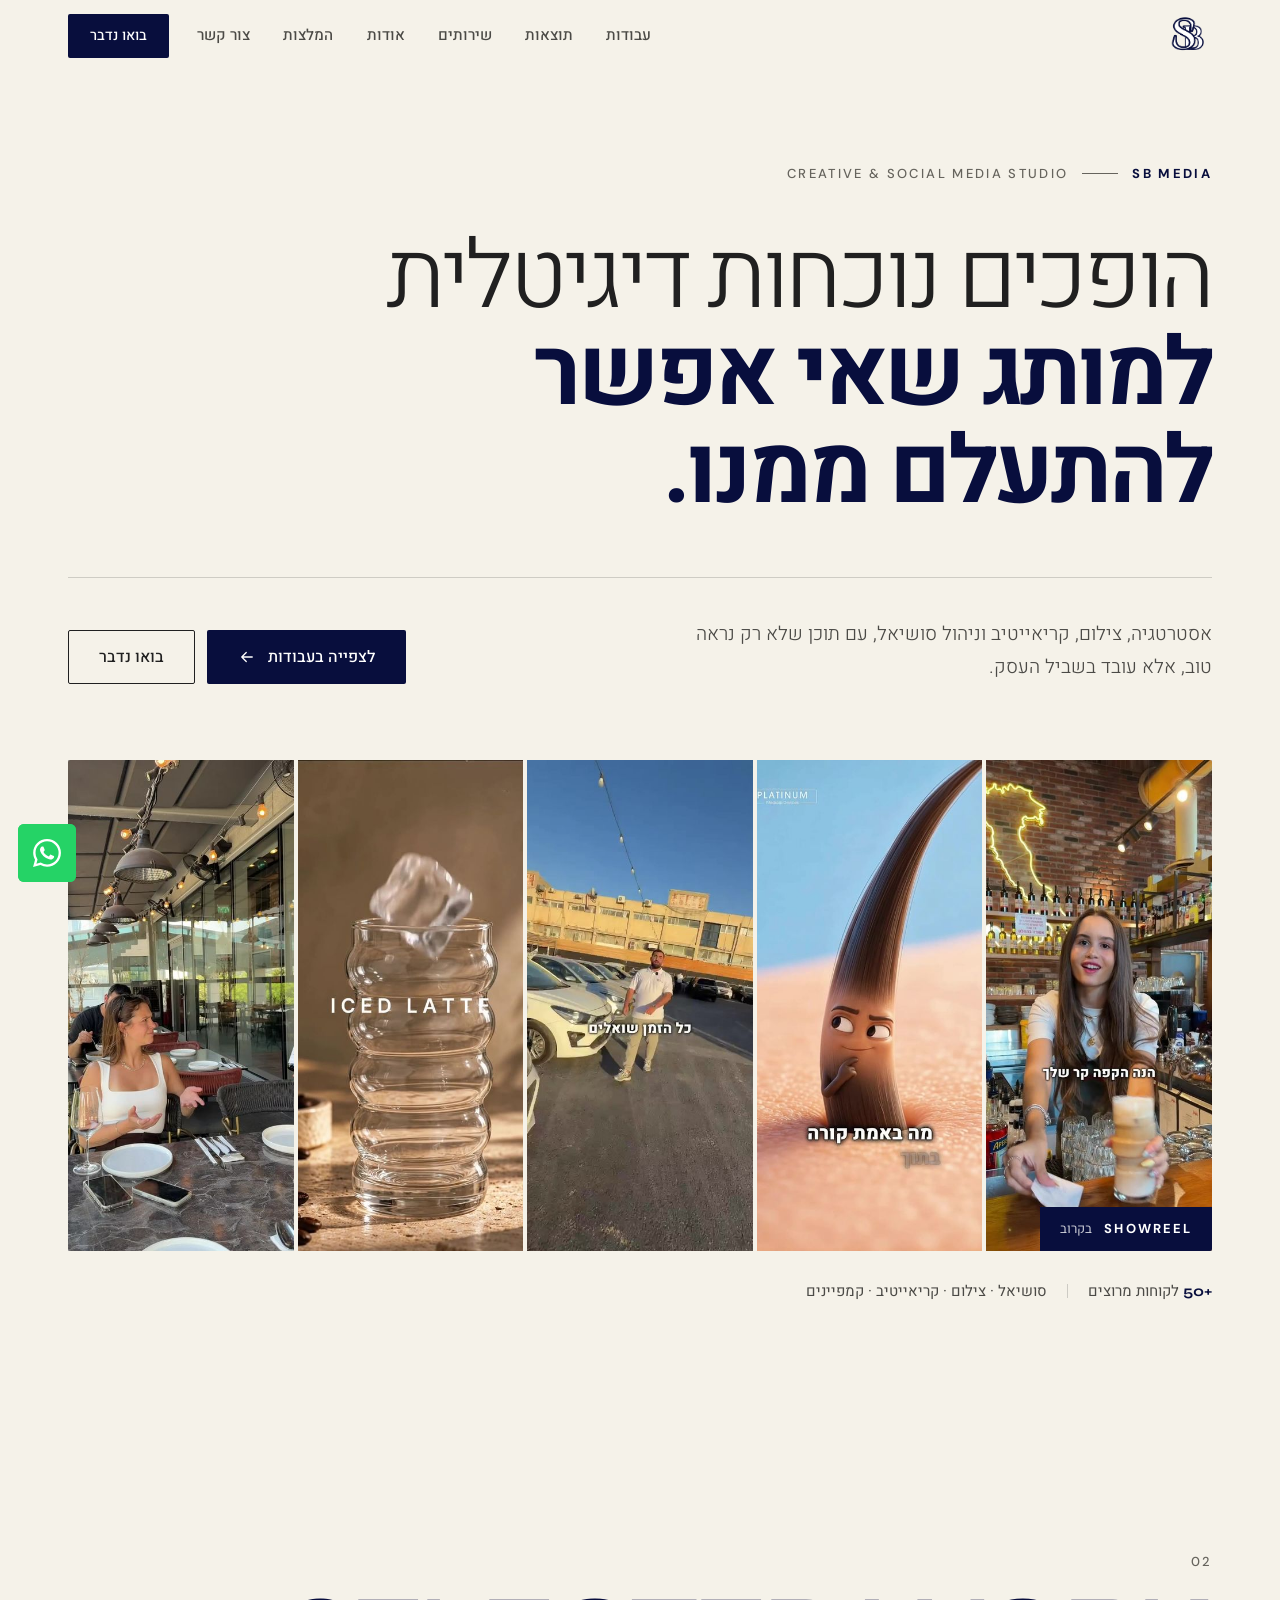
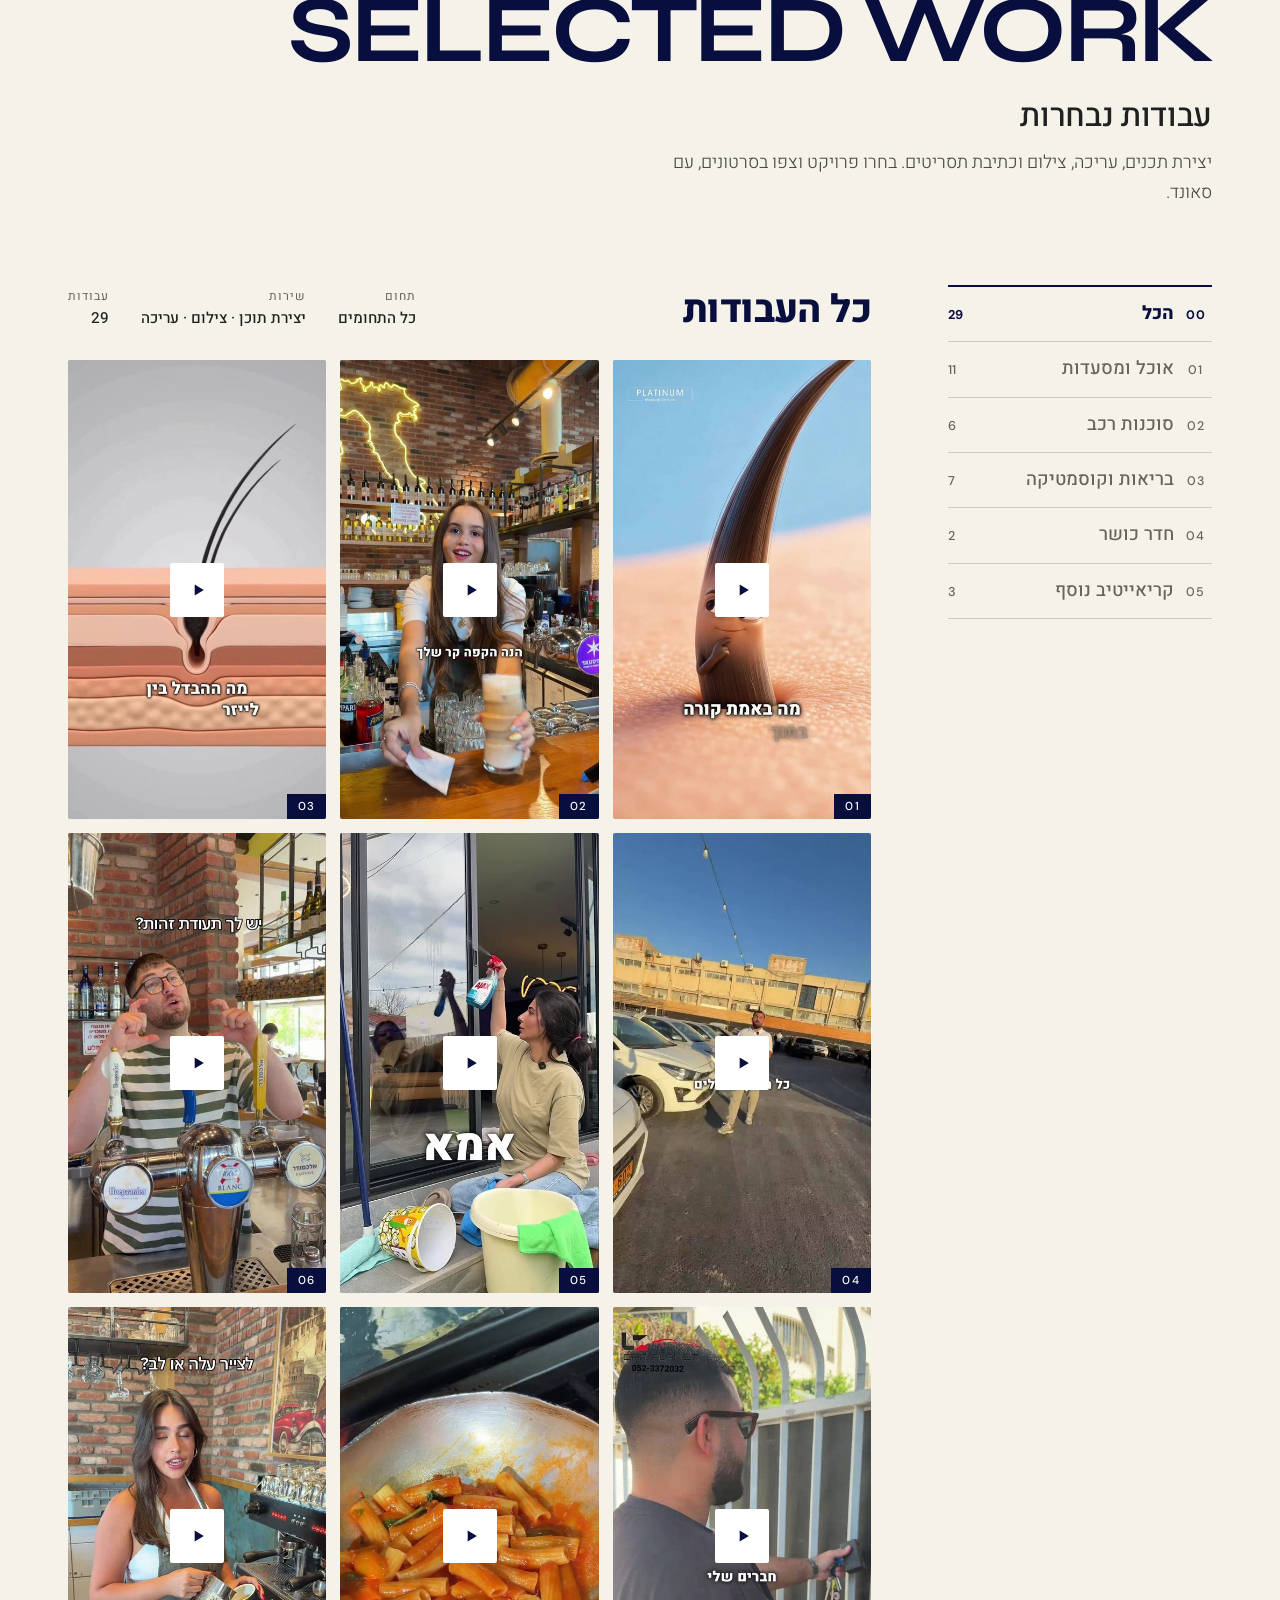
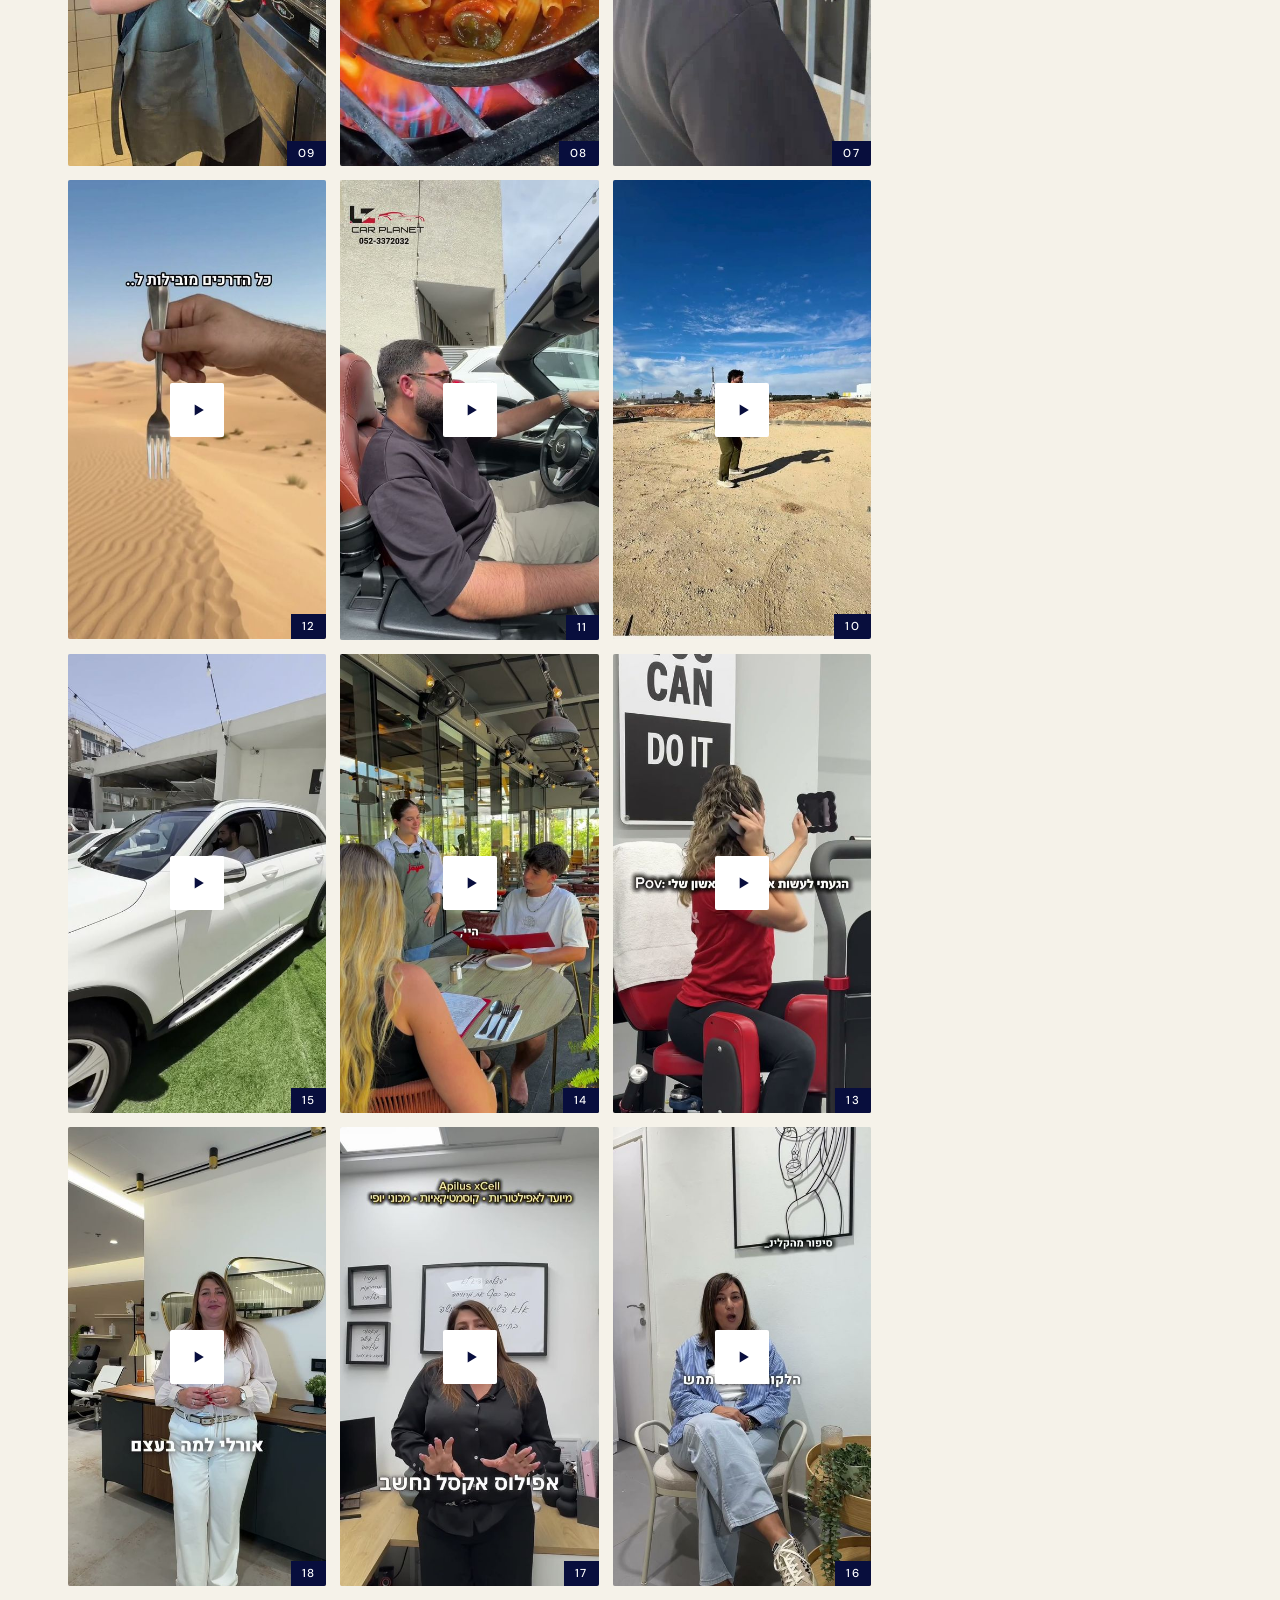
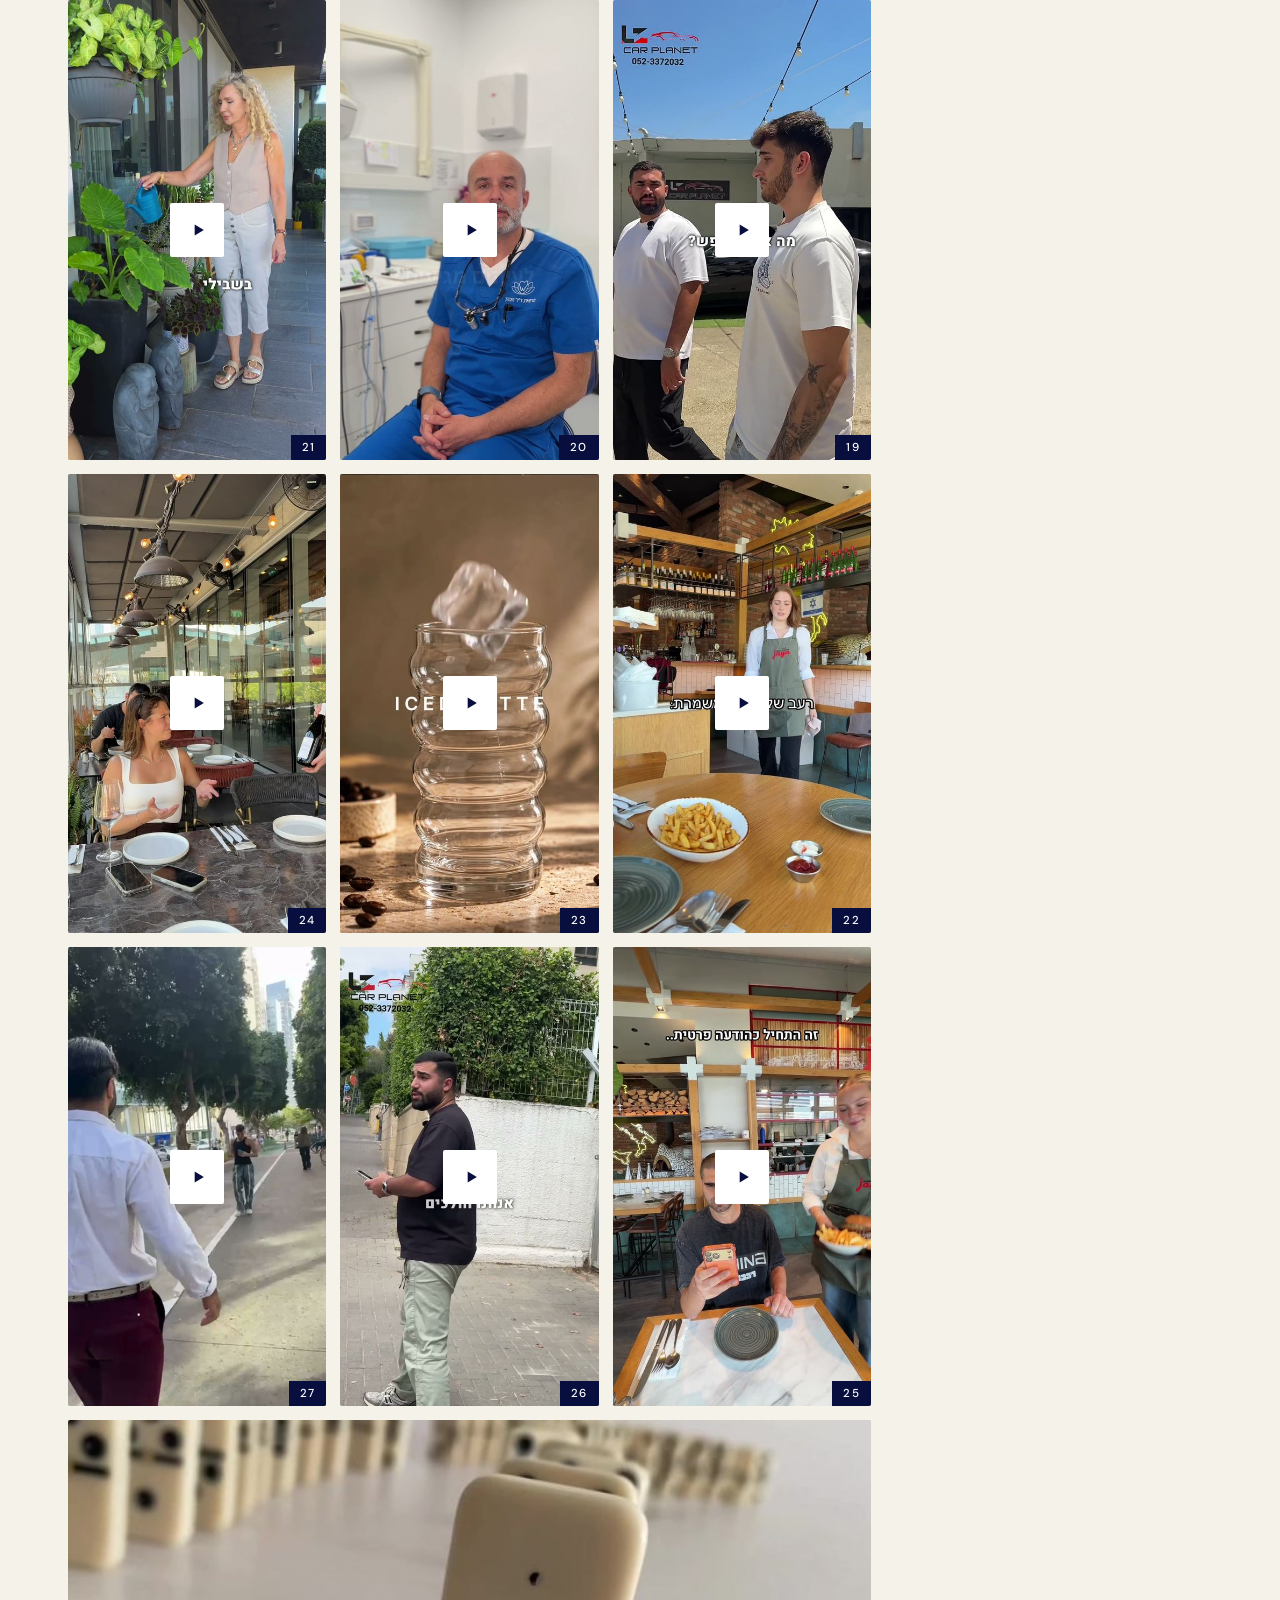
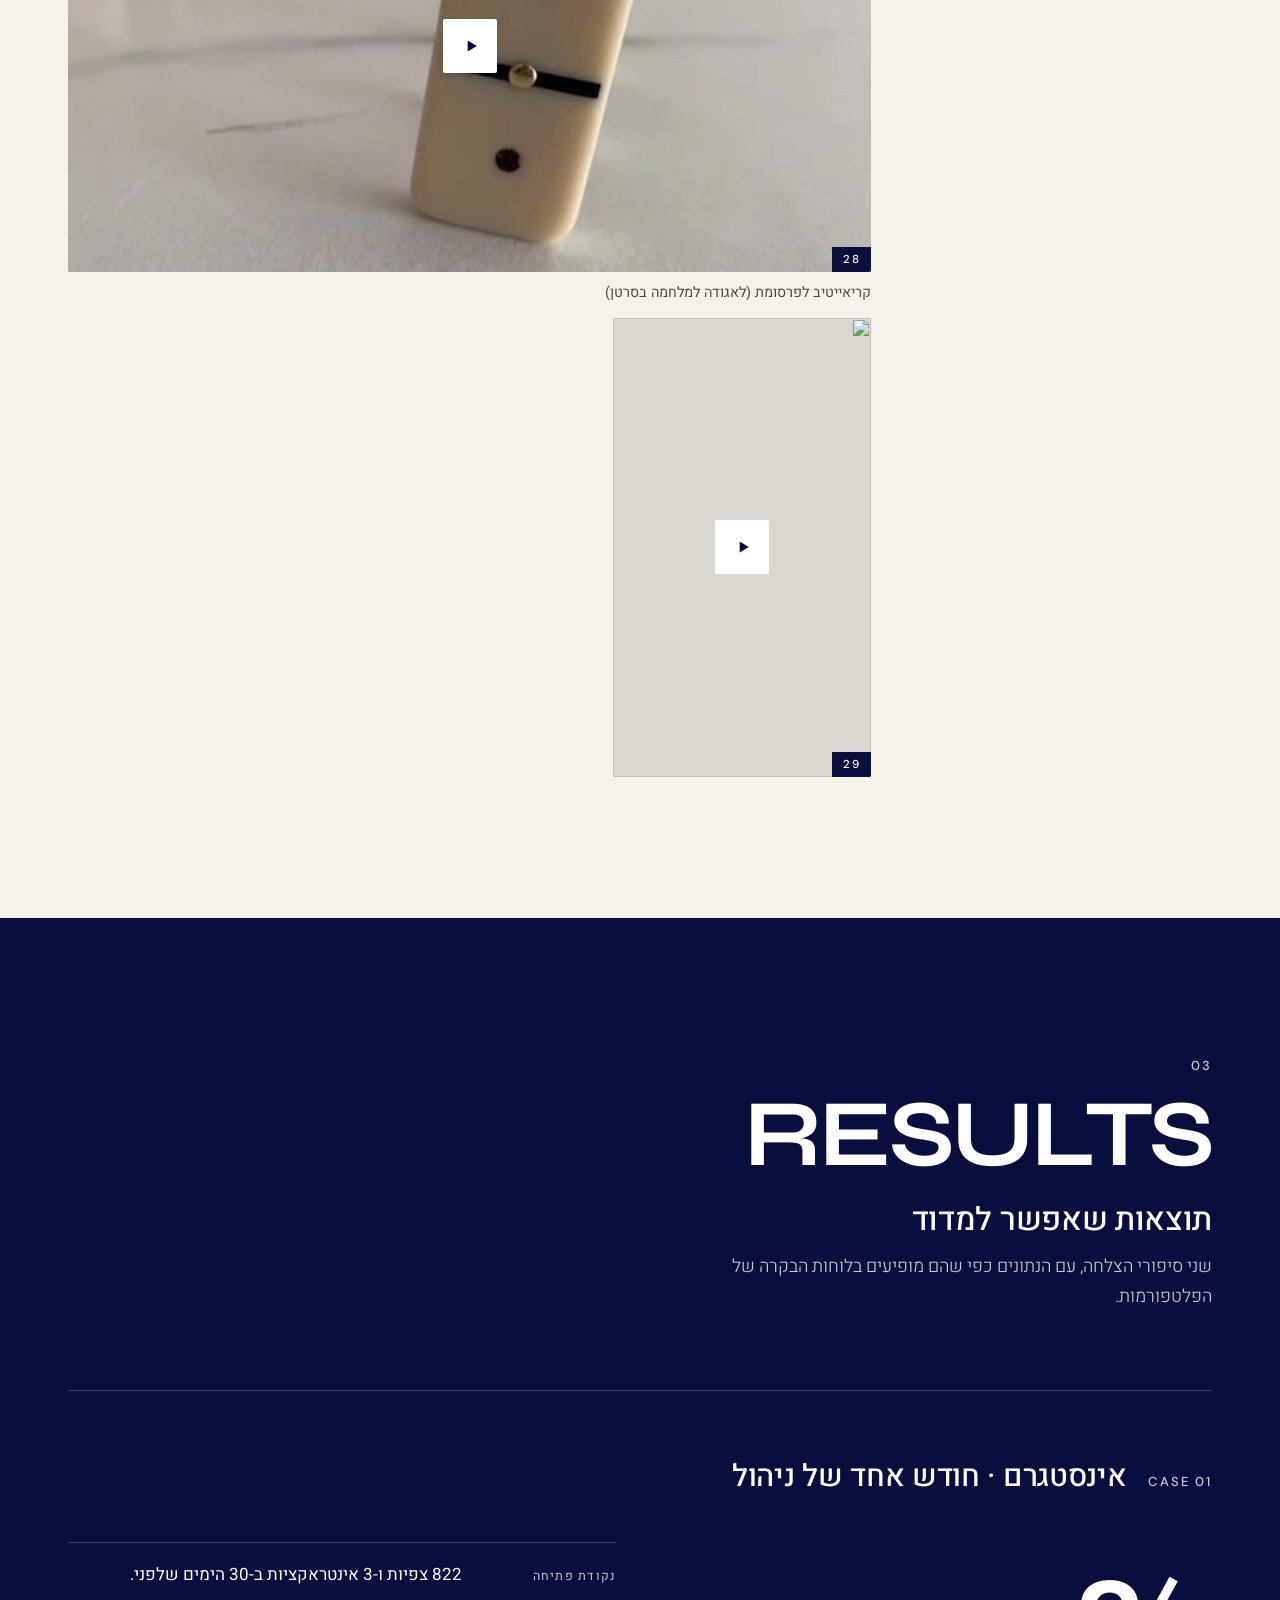
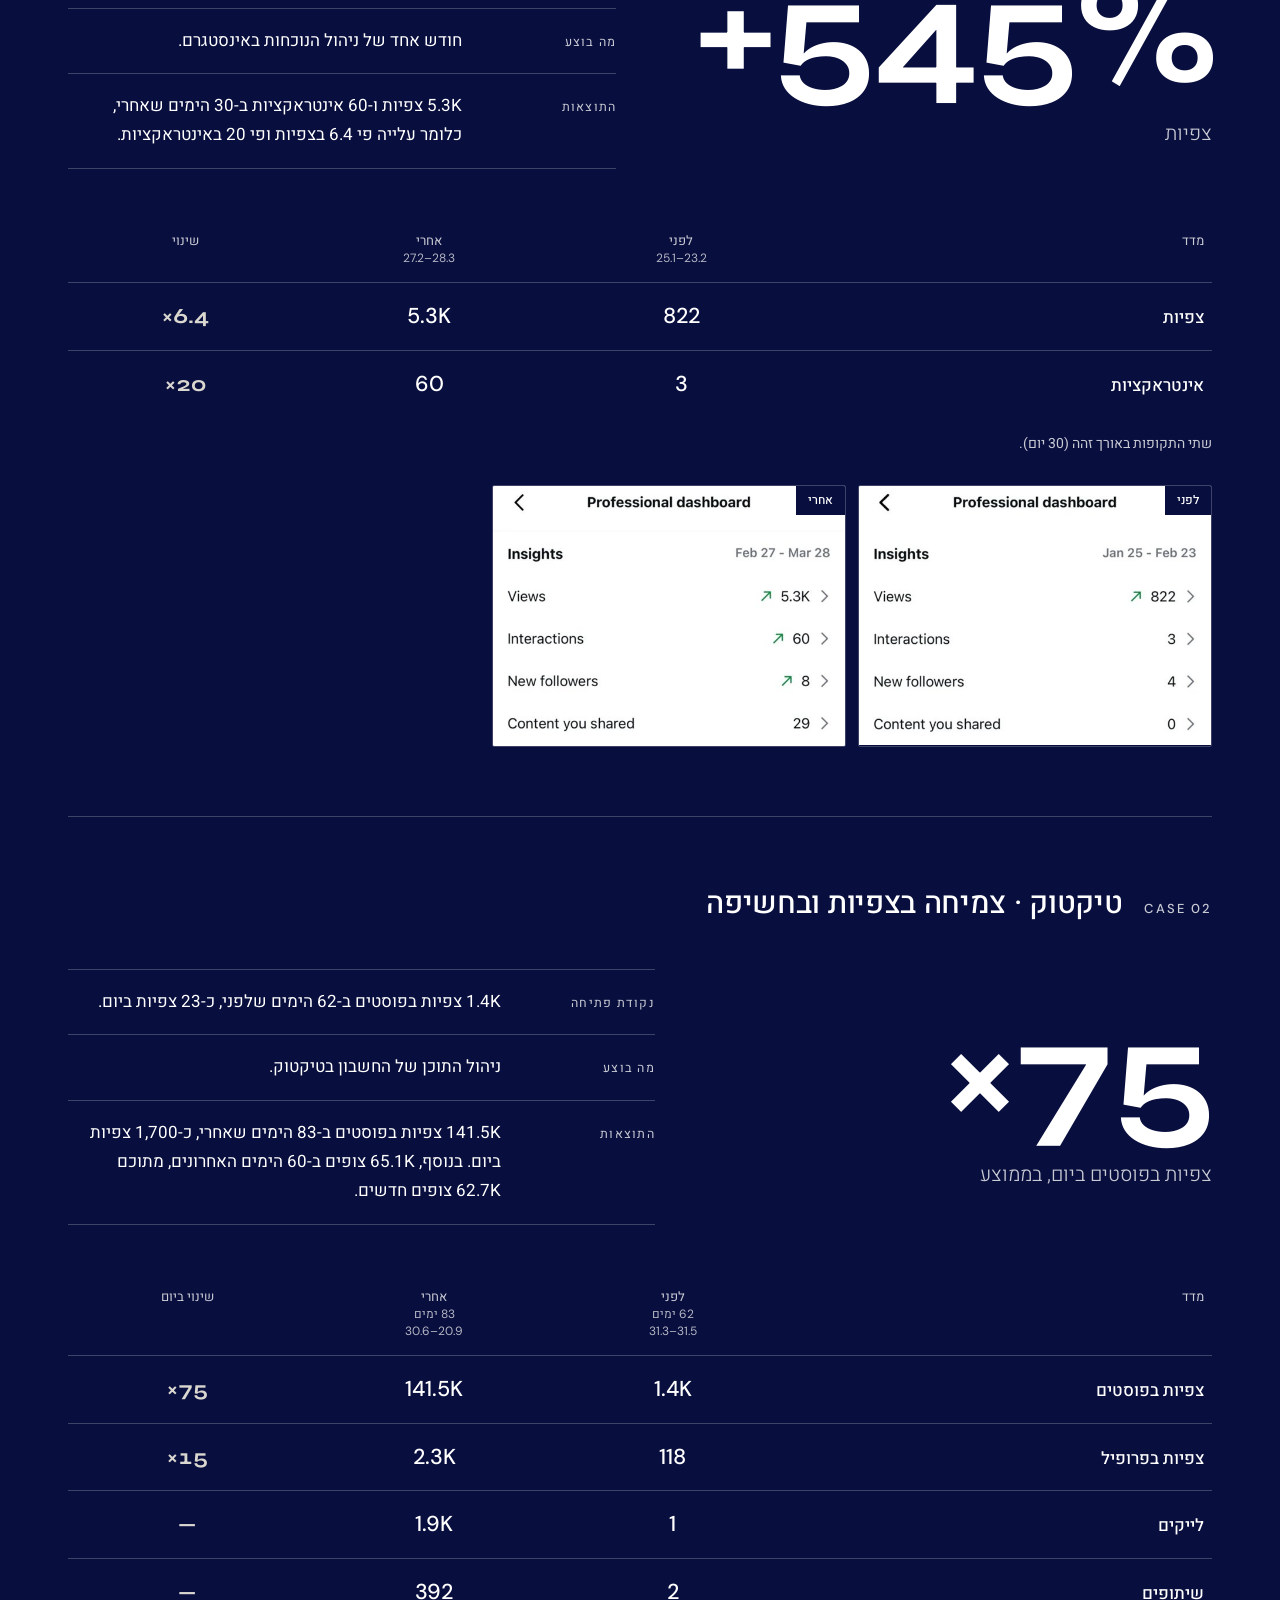
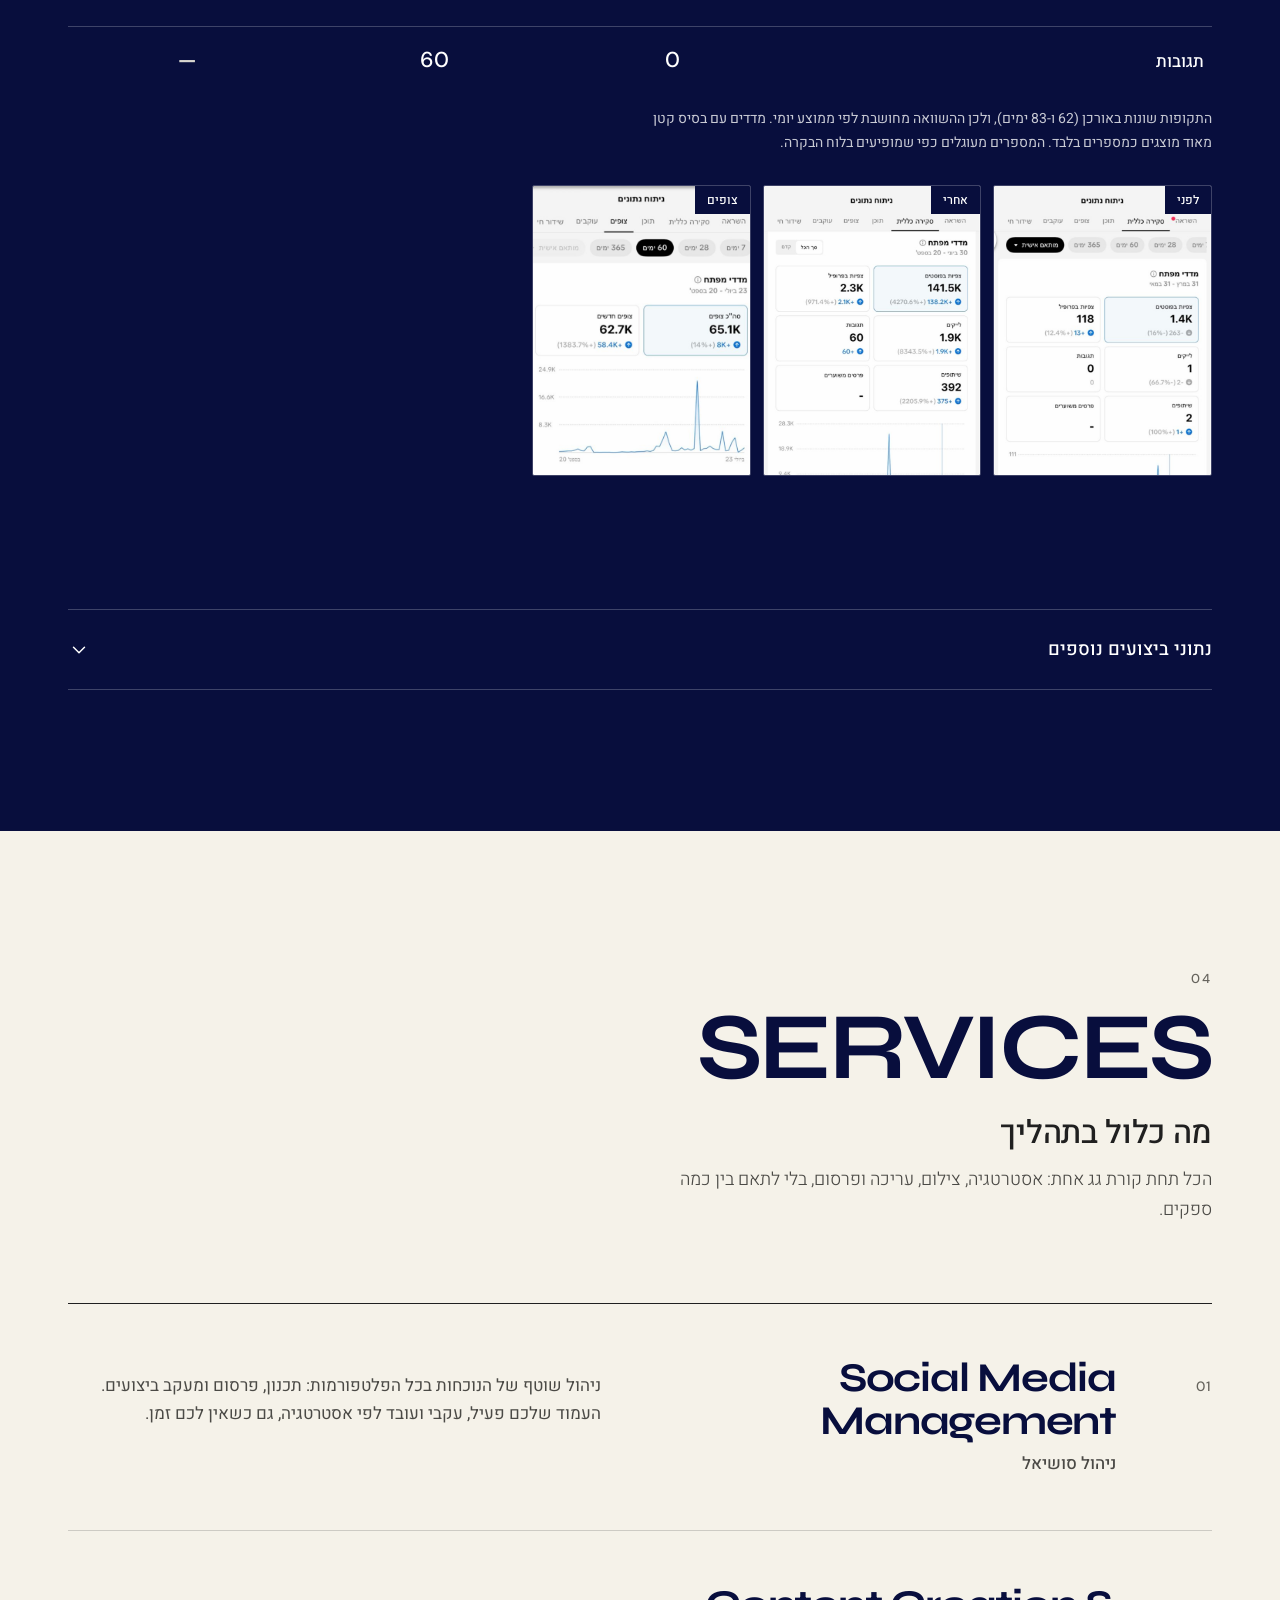
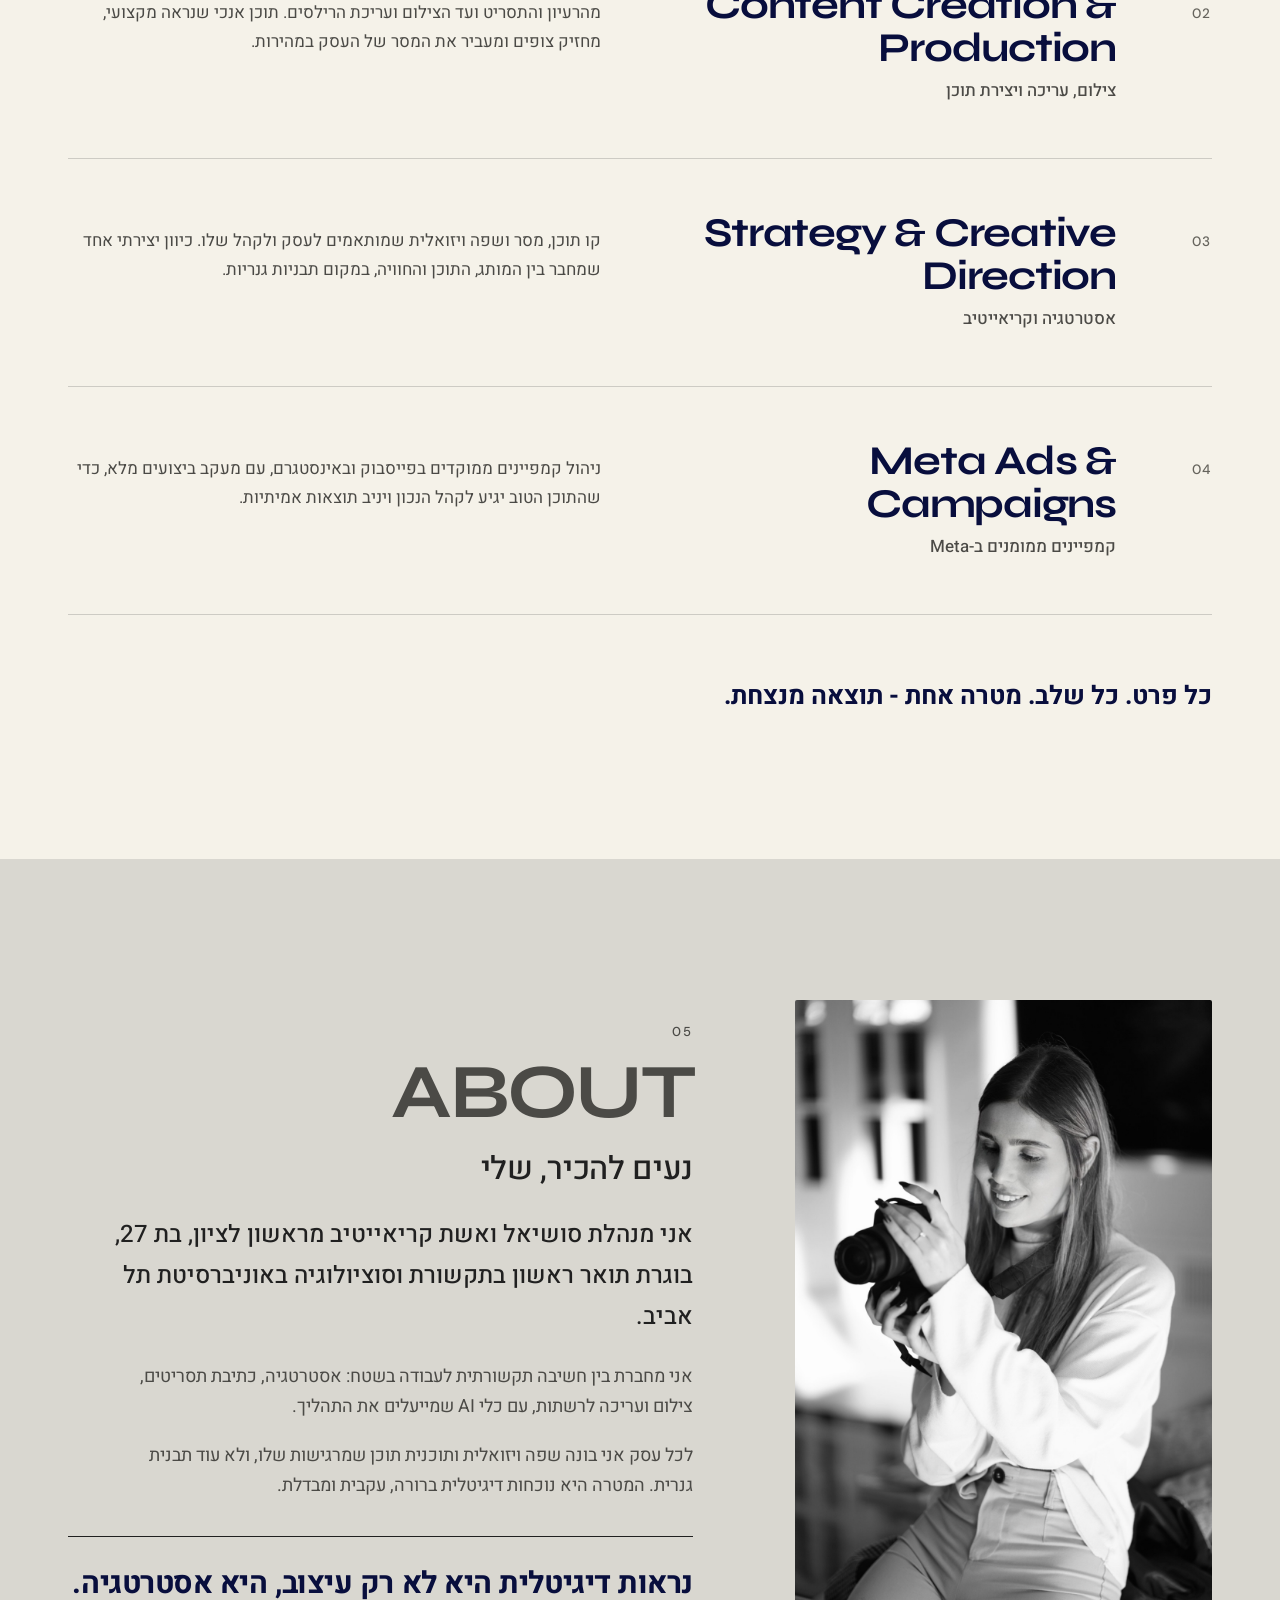
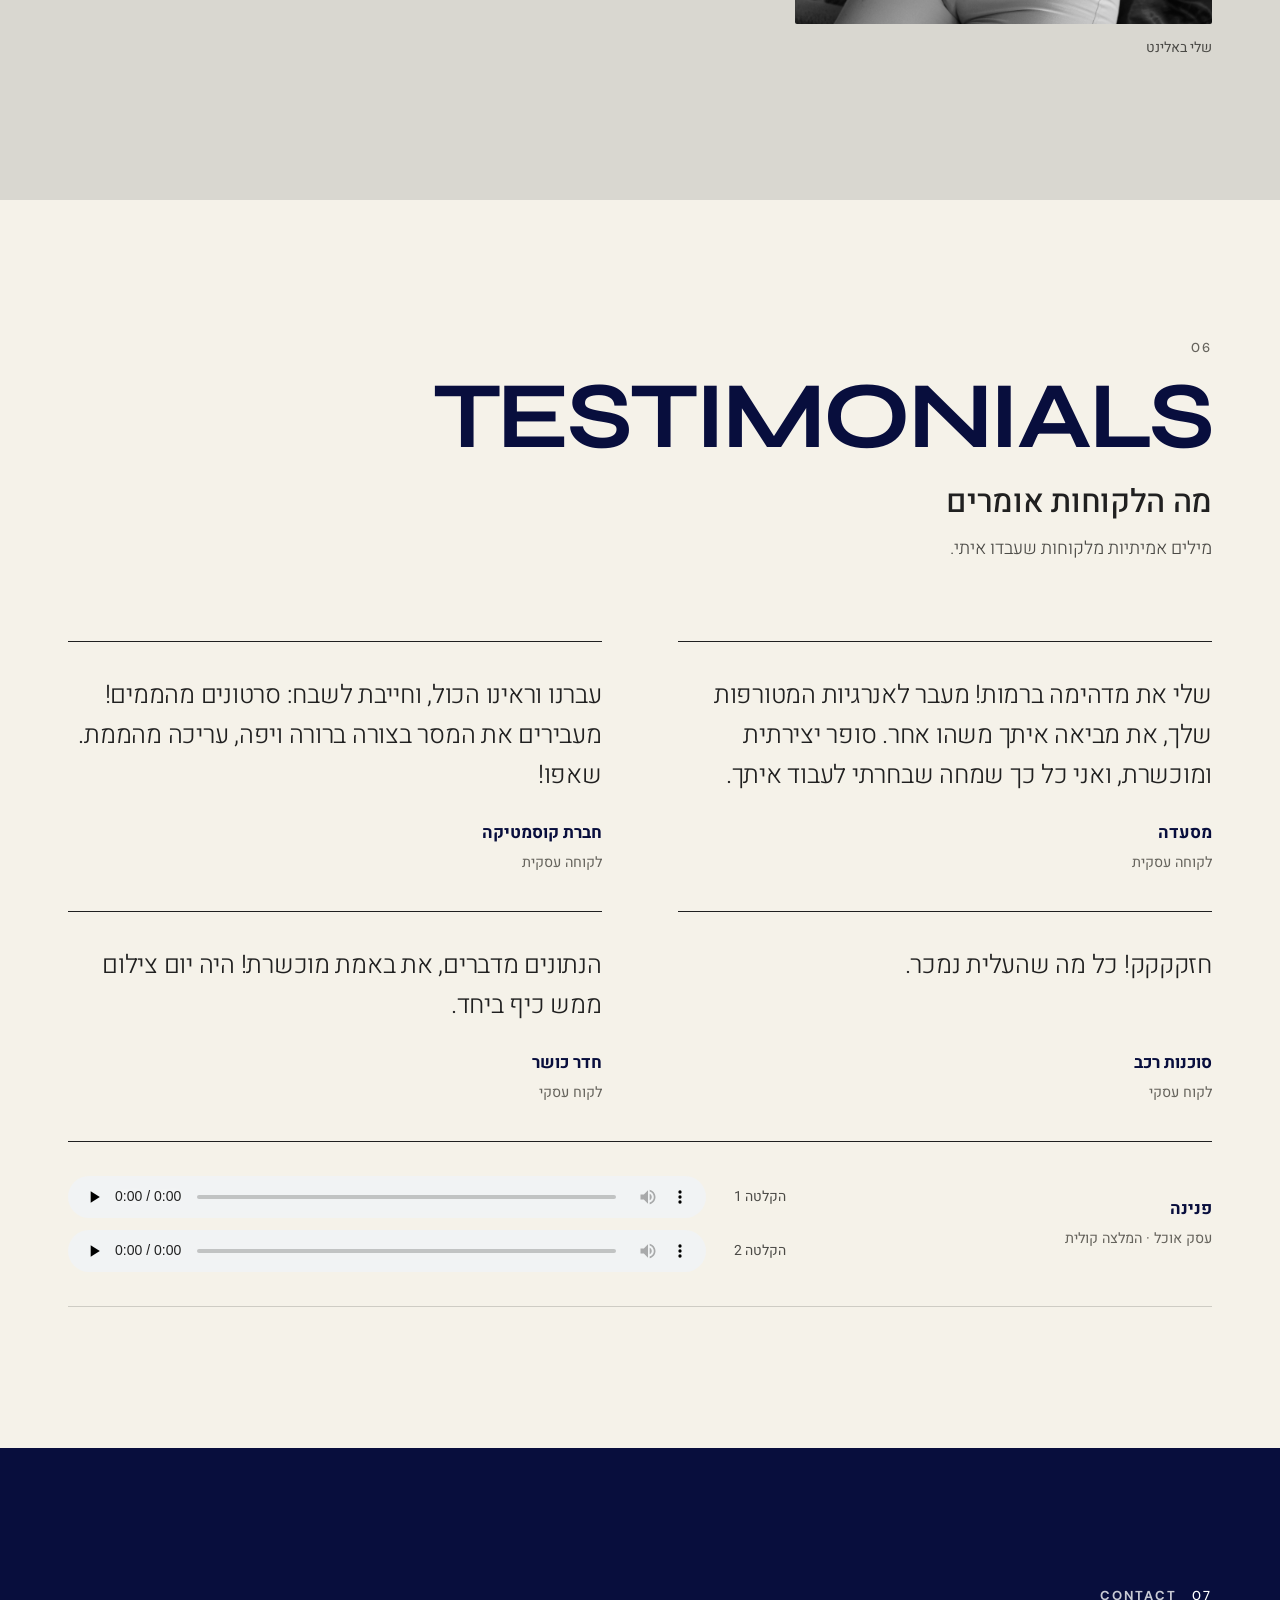
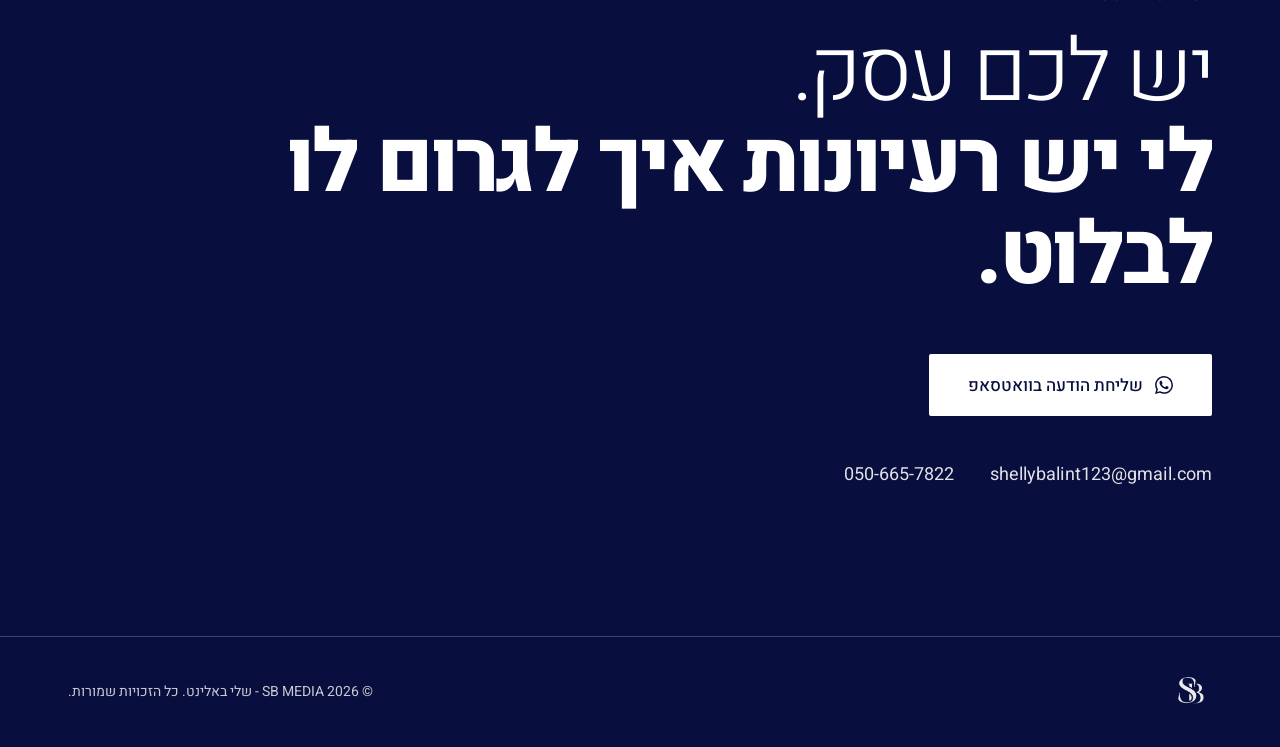
==== commit cb68f6f0: "Merge 2f403affb482e426abd23979149ea8fb190f8a52 into e4bf6ab20386a5c4f3d84bbb4483989cdcffe055" ====
--- a/index.html
+++ b/index.html
@@ -92,7 +92,7 @@
       <button class="tab" role="tab" id="tab-all" aria-controls="panel-all" aria-selected="true" tabindex="0" type="button">
         <span class="tab-num" aria-hidden="true">00</span>
         <span class="tab-name">הכל</span>
-        <span class="tab-count">28</span>
+        <span class="tab-count">29</span>
       </button>
       <button class="tab" role="tab" id="tab-food" aria-controls="panel-food" aria-selected="false" tabindex="-1" type="button">
         <span class="tab-num" aria-hidden="true">01</span>
@@ -117,7 +117,7 @@
       <button class="tab" role="tab" id="tab-creative" aria-controls="panel-creative" aria-selected="false" tabindex="-1" type="button">
         <span class="tab-num" aria-hidden="true">05</span>
         <span class="tab-name">קריאייטיב נוסף</span>
-        <span class="tab-count">2</span>
+        <span class="tab-count">3</span>
       </button>
         </div>
         <div class="work-panels">
@@ -127,206 +127,213 @@
           <dl class="project-meta">
             <div><dt>תחום</dt><dd>כל התחומים</dd></div>
             <div><dt>שירות</dt><dd>יצירת תוכן · צילום · עריכה</dd></div>
-            <div><dt>עבודות</dt><dd>28</dd></div>
+            <div><dt>עבודות</dt><dd>29</dd></div>
           </dl>
         </header>
         <ul class="vgrid vgrid-all">
           <li class="vitem" data-item>
-            <button class="vcard" type="button" data-video="public/videos/portfolio-new-10.mp4" data-thumb="public/videos/thumbs/portfolio-new-10.jpg" data-ratio="9 / 16" aria-label="סרטון 01 מתוך 28, כל העבודות - הפעלה">
+            <button class="vcard" type="button" data-video="public/videos/portfolio-new-10.mp4" data-thumb="public/videos/thumbs/portfolio-new-10.jpg" data-ratio="9 / 16" aria-label="סרטון 01 מתוך 29, כל העבודות - הפעלה">
               <img src="public/videos/thumbs/portfolio-new-10.jpg" width="480" height="853" loading="lazy" decoding="async" alt="">
               <span class="vplay" aria-hidden="true"><svg viewBox="0 0 24 24"><path d="M8 5.5v13l11-6.5z"/></svg></span>
               <span class="vnum" aria-hidden="true">01</span>
             </button>
           </li>
           <li class="vitem" data-item>
-            <button class="vcard" type="button" data-video="public/videos/portfolio-new-11.mp4" data-thumb="public/videos/thumbs/portfolio-new-11.jpg" data-ratio="9 / 16" aria-label="סרטון 02 מתוך 28, כל העבודות - הפעלה">
+            <button class="vcard" type="button" data-video="public/videos/portfolio-new-11.mp4" data-thumb="public/videos/thumbs/portfolio-new-11.jpg" data-ratio="9 / 16" aria-label="סרטון 02 מתוך 29, כל העבודות - הפעלה">
               <img src="public/videos/thumbs/portfolio-new-11.jpg" width="480" height="853" loading="lazy" decoding="async" alt="">
               <span class="vplay" aria-hidden="true"><svg viewBox="0 0 24 24"><path d="M8 5.5v13l11-6.5z"/></svg></span>
               <span class="vnum" aria-hidden="true">02</span>
             </button>
           </li>
           <li class="vitem" data-item>
-            <button class="vcard" type="button" data-video="public/videos/portfolio-new-12.mp4" data-thumb="public/videos/thumbs/portfolio-new-12.jpg" data-ratio="9 / 16" aria-label="סרטון 03 מתוך 28, כל העבודות - הפעלה">
+            <button class="vcard" type="button" data-video="public/videos/portfolio-new-12.mp4" data-thumb="public/videos/thumbs/portfolio-new-12.jpg" data-ratio="9 / 16" aria-label="סרטון 03 מתוך 29, כל העבודות - הפעלה">
               <img src="public/videos/thumbs/portfolio-new-12.jpg" width="480" height="853" loading="lazy" decoding="async" alt="">
               <span class="vplay" aria-hidden="true"><svg viewBox="0 0 24 24"><path d="M8 5.5v13l11-6.5z"/></svg></span>
               <span class="vnum" aria-hidden="true">03</span>
             </button>
           </li>
           <li class="vitem" data-item>
-            <button class="vcard" type="button" data-video="public/videos/portfolio-new-13.mp4" data-thumb="public/videos/thumbs/portfolio-new-13.jpg" data-ratio="9 / 16" aria-label="סרטון 04 מתוך 28, כל העבודות - הפעלה">
+            <button class="vcard" type="button" data-video="public/videos/portfolio-new-13.mp4" data-thumb="public/videos/thumbs/portfolio-new-13.jpg" data-ratio="9 / 16" aria-label="סרטון 04 מתוך 29, כל העבודות - הפעלה">
               <img src="public/videos/thumbs/portfolio-new-13.jpg" width="480" height="853" loading="lazy" decoding="async" alt="">
               <span class="vplay" aria-hidden="true"><svg viewBox="0 0 24 24"><path d="M8 5.5v13l11-6.5z"/></svg></span>
               <span class="vnum" aria-hidden="true">04</span>
             </button>
           </li>
           <li class="vitem" data-item>
-            <button class="vcard" type="button" data-video="public/videos/light/portfolio-01.mp4" data-thumb="public/videos/thumbs/portfolio-01.jpg" data-ratio="9 / 16" aria-label="סרטון 05 מתוך 28, כל העבודות - הפעלה">
+            <button class="vcard" type="button" data-video="public/videos/light/portfolio-01.mp4" data-thumb="public/videos/thumbs/portfolio-01.jpg" data-ratio="9 / 16" aria-label="סרטון 05 מתוך 29, כל העבודות - הפעלה">
               <img src="public/videos/thumbs/portfolio-01.jpg" width="480" height="853" loading="lazy" decoding="async" alt="">
               <span class="vplay" aria-hidden="true"><svg viewBox="0 0 24 24"><path d="M8 5.5v13l11-6.5z"/></svg></span>
               <span class="vnum" aria-hidden="true">05</span>
             </button>
           </li>
           <li class="vitem" data-item>
-            <button class="vcard" type="button" data-video="public/videos/portfolio-new-07.mp4" data-thumb="public/videos/thumbs/portfolio-new-07.jpg" data-ratio="9 / 16" aria-label="סרטון 06 מתוך 28, כל העבודות - הפעלה">
+            <button class="vcard" type="button" data-video="public/videos/portfolio-new-07.mp4" data-thumb="public/videos/thumbs/portfolio-new-07.jpg" data-ratio="9 / 16" aria-label="סרטון 06 מתוך 29, כל העבודות - הפעלה">
               <img src="public/videos/thumbs/portfolio-new-07.jpg" width="480" height="853" loading="lazy" decoding="async" alt="">
               <span class="vplay" aria-hidden="true"><svg viewBox="0 0 24 24"><path d="M8 5.5v13l11-6.5z"/></svg></span>
               <span class="vnum" aria-hidden="true">06</span>
             </button>
           </li>
           <li class="vitem" data-item>
-            <button class="vcard" type="button" data-video="public/videos/light/portfolio-new-03.mp4" data-thumb="public/videos/thumbs/portfolio-new-03.jpg" data-ratio="9 / 16" aria-label="סרטון 07 מתוך 28, כל העבודות - הפעלה">
+            <button class="vcard" type="button" data-video="public/videos/light/portfolio-new-03.mp4" data-thumb="public/videos/thumbs/portfolio-new-03.jpg" data-ratio="9 / 16" aria-label="סרטון 07 מתוך 29, כל העבודות - הפעלה">
               <img src="public/videos/thumbs/portfolio-new-03.jpg" width="480" height="853" loading="lazy" decoding="async" alt="">
               <span class="vplay" aria-hidden="true"><svg viewBox="0 0 24 24"><path d="M8 5.5v13l11-6.5z"/></svg></span>
               <span class="vnum" aria-hidden="true">07</span>
             </button>
           </li>
           <li class="vitem" data-item>
-            <button class="vcard" type="button" data-video="public/videos/portfolio-new-17.mp4" data-thumb="public/videos/thumbs/portfolio-new-17.jpg" data-ratio="9 / 16" aria-label="סרטון 08 מתוך 28, כל העבודות - הפעלה">
+            <button class="vcard" type="button" data-video="public/videos/portfolio-new-17.mp4" data-thumb="public/videos/thumbs/portfolio-new-17.jpg" data-ratio="9 / 16" aria-label="סרטון 08 מתוך 29, כל העבודות - הפעלה">
               <img src="public/videos/thumbs/portfolio-new-17.jpg" width="480" height="853" loading="lazy" decoding="async" alt="">
               <span class="vplay" aria-hidden="true"><svg viewBox="0 0 24 24"><path d="M8 5.5v13l11-6.5z"/></svg></span>
               <span class="vnum" aria-hidden="true">08</span>
             </button>
           </li>
           <li class="vitem" data-item>
-            <button class="vcard" type="button" data-video="public/videos/portfolio-new-09.mp4" data-thumb="public/videos/thumbs/portfolio-new-09.jpg" data-ratio="9 / 16" aria-label="סרטון 09 מתוך 28, כל העבודות - הפעלה">
+            <button class="vcard" type="button" data-video="public/videos/portfolio-new-09.mp4" data-thumb="public/videos/thumbs/portfolio-new-09.jpg" data-ratio="9 / 16" aria-label="סרטון 09 מתוך 29, כל העבודות - הפעלה">
               <img src="public/videos/thumbs/portfolio-new-09.jpg" width="480" height="853" loading="lazy" decoding="async" alt="">
               <span class="vplay" aria-hidden="true"><svg viewBox="0 0 24 24"><path d="M8 5.5v13l11-6.5z"/></svg></span>
               <span class="vnum" aria-hidden="true">09</span>
             </button>
           </li>
           <li class="vitem" data-item>
-            <button class="vcard" type="button" data-video="public/videos/light/portfolio-02.mp4" data-thumb="public/videos/thumbs/portfolio-02.jpg" data-ratio="9 / 16" aria-label="סרטון 10 מתוך 28, כל העבודות - הפעלה">
+            <button class="vcard" type="button" data-video="public/videos/light/portfolio-02.mp4" data-thumb="public/videos/thumbs/portfolio-02.jpg" data-ratio="9 / 16" aria-label="סרטון 10 מתוך 29, כל העבודות - הפעלה">
               <img src="public/videos/thumbs/portfolio-02.jpg" width="480" height="853" loading="lazy" decoding="async" alt="">
               <span class="vplay" aria-hidden="true"><svg viewBox="0 0 24 24"><path d="M8 5.5v13l11-6.5z"/></svg></span>
               <span class="vnum" aria-hidden="true">10</span>
             </button>
           </li>
           <li class="vitem" data-item>
-            <button class="vcard" type="button" data-video="public/videos/light/portfolio-03.mp4" data-thumb="public/videos/thumbs/portfolio-03.jpg" data-ratio="9 / 16" aria-label="סרטון 11 מתוך 28, כל העבודות - הפעלה">
+            <button class="vcard" type="button" data-video="public/videos/light/portfolio-03.mp4" data-thumb="public/videos/thumbs/portfolio-03.jpg" data-ratio="9 / 16" aria-label="סרטון 11 מתוך 29, כל העבודות - הפעלה">
               <img src="public/videos/thumbs/portfolio-03.jpg" width="480" height="853" loading="lazy" decoding="async" alt="">
               <span class="vplay" aria-hidden="true"><svg viewBox="0 0 24 24"><path d="M8 5.5v13l11-6.5z"/></svg></span>
               <span class="vnum" aria-hidden="true">11</span>
             </button>
           </li>
           <li class="vitem" data-item>
-            <button class="vcard" type="button" data-video="public/videos/portfolio-new-18.mp4" data-thumb="public/videos/thumbs/portfolio-new-18.jpg" data-ratio="9 / 16" aria-label="סרטון 12 מתוך 28, כל העבודות - הפעלה">
+            <button class="vcard" type="button" data-video="public/videos/portfolio-new-18.mp4" data-thumb="public/videos/thumbs/portfolio-new-18.jpg" data-ratio="9 / 16" aria-label="סרטון 12 מתוך 29, כל העבודות - הפעלה">
               <img src="public/videos/thumbs/portfolio-new-18.jpg" width="480" height="853" loading="lazy" decoding="async" alt="">
               <span class="vplay" aria-hidden="true"><svg viewBox="0 0 24 24"><path d="M8 5.5v13l11-6.5z"/></svg></span>
               <span class="vnum" aria-hidden="true">12</span>
             </button>
           </li>
           <li class="vitem" data-item>
-            <button class="vcard" type="button" data-video="public/videos/light/portfolio-04.mp4" data-thumb="public/videos/thumbs/portfolio-04.jpg" data-ratio="9 / 16" aria-label="סרטון 13 מתוך 28, כל העבודות - הפעלה">
+            <button class="vcard" type="button" data-video="public/videos/light/portfolio-04.mp4" data-thumb="public/videos/thumbs/portfolio-04.jpg" data-ratio="9 / 16" aria-label="סרטון 13 מתוך 29, כל העבודות - הפעלה">
               <img src="public/videos/thumbs/portfolio-04.jpg" width="480" height="853" loading="lazy" decoding="async" alt="">
               <span class="vplay" aria-hidden="true"><svg viewBox="0 0 24 24"><path d="M8 5.5v13l11-6.5z"/></svg></span>
               <span class="vnum" aria-hidden="true">13</span>
             </button>
           </li>
           <li class="vitem" data-item>
-            <button class="vcard" type="button" data-video="public/videos/light/portfolio-05.mp4" data-thumb="public/videos/thumbs/portfolio-05.jpg" data-ratio="9 / 16" aria-label="סרטון 14 מתוך 28, כל העבודות - הפעלה">
+            <button class="vcard" type="button" data-video="public/videos/light/portfolio-05.mp4" data-thumb="public/videos/thumbs/portfolio-05.jpg" data-ratio="9 / 16" aria-label="סרטון 14 מתוך 29, כל העבודות - הפעלה">
               <img src="public/videos/thumbs/portfolio-05.jpg" width="480" height="853" loading="lazy" decoding="async" alt="">
               <span class="vplay" aria-hidden="true"><svg viewBox="0 0 24 24"><path d="M8 5.5v13l11-6.5z"/></svg></span>
               <span class="vnum" aria-hidden="true">14</span>
             </button>
           </li>
           <li class="vitem" data-item>
-            <button class="vcard" type="button" data-video="public/videos/light/portfolio-06.mp4" data-thumb="public/videos/thumbs/portfolio-06.jpg" data-ratio="9 / 16" aria-label="סרטון 15 מתוך 28, כל העבודות - הפעלה">
+            <button class="vcard" type="button" data-video="public/videos/light/portfolio-06.mp4" data-thumb="public/videos/thumbs/portfolio-06.jpg" data-ratio="9 / 16" aria-label="סרטון 15 מתוך 29, כל העבודות - הפעלה">
               <img src="public/videos/thumbs/portfolio-06.jpg" width="480" height="853" loading="lazy" decoding="async" alt="">
               <span class="vplay" aria-hidden="true"><svg viewBox="0 0 24 24"><path d="M8 5.5v13l11-6.5z"/></svg></span>
               <span class="vnum" aria-hidden="true">15</span>
             </button>
           </li>
           <li class="vitem" data-item>
-            <button class="vcard" type="button" data-video="public/videos/light/portfolio-07.mp4" data-thumb="public/videos/thumbs/portfolio-07.jpg" data-ratio="9 / 16" aria-label="סרטון 16 מתוך 28, כל העבודות - הפעלה">
+            <button class="vcard" type="button" data-video="public/videos/light/portfolio-07.mp4" data-thumb="public/videos/thumbs/portfolio-07.jpg" data-ratio="9 / 16" aria-label="סרטון 16 מתוך 29, כל העבודות - הפעלה">
               <img src="public/videos/thumbs/portfolio-07.jpg" width="480" height="853" loading="lazy" decoding="async" alt="">
               <span class="vplay" aria-hidden="true"><svg viewBox="0 0 24 24"><path d="M8 5.5v13l11-6.5z"/></svg></span>
               <span class="vnum" aria-hidden="true">16</span>
             </button>
           </li>
           <li class="vitem" data-item>
-            <button class="vcard" type="button" data-video="public/videos/light/portfolio-08.mp4" data-thumb="public/videos/thumbs/portfolio-08.jpg" data-ratio="9 / 16" aria-label="סרטון 17 מתוך 28, כל העבודות - הפעלה">
+            <button class="vcard" type="button" data-video="public/videos/light/portfolio-08.mp4" data-thumb="public/videos/thumbs/portfolio-08.jpg" data-ratio="9 / 16" aria-label="סרטון 17 מתוך 29, כל העבודות - הפעלה">
               <img src="public/videos/thumbs/portfolio-08.jpg" width="480" height="853" loading="lazy" decoding="async" alt="">
               <span class="vplay" aria-hidden="true"><svg viewBox="0 0 24 24"><path d="M8 5.5v13l11-6.5z"/></svg></span>
               <span class="vnum" aria-hidden="true">17</span>
             </button>
           </li>
           <li class="vitem" data-item>
-            <button class="vcard" type="button" data-video="public/videos/light/portfolio-09.mp4" data-thumb="public/videos/thumbs/portfolio-09.jpg" data-ratio="9 / 16" aria-label="סרטון 18 מתוך 28, כל העבודות - הפעלה">
+            <button class="vcard" type="button" data-video="public/videos/light/portfolio-09.mp4" data-thumb="public/videos/thumbs/portfolio-09.jpg" data-ratio="9 / 16" aria-label="סרטון 18 מתוך 29, כל העבודות - הפעלה">
               <img src="public/videos/thumbs/portfolio-09.jpg" width="480" height="853" loading="lazy" decoding="async" alt="">
               <span class="vplay" aria-hidden="true"><svg viewBox="0 0 24 24"><path d="M8 5.5v13l11-6.5z"/></svg></span>
               <span class="vnum" aria-hidden="true">18</span>
             </button>
           </li>
           <li class="vitem" data-item>
-            <button class="vcard" type="button" data-video="public/videos/light/portfolio-10.mp4" data-thumb="public/videos/thumbs/portfolio-10.jpg" data-ratio="9 / 16" aria-label="סרטון 19 מתוך 28, כל העבודות - הפעלה">
+            <button class="vcard" type="button" data-video="public/videos/light/portfolio-10.mp4" data-thumb="public/videos/thumbs/portfolio-10.jpg" data-ratio="9 / 16" aria-label="סרטון 19 מתוך 29, כל העבודות - הפעלה">
               <img src="public/videos/thumbs/portfolio-10.jpg" width="480" height="853" loading="lazy" decoding="async" alt="">
               <span class="vplay" aria-hidden="true"><svg viewBox="0 0 24 24"><path d="M8 5.5v13l11-6.5z"/></svg></span>
               <span class="vnum" aria-hidden="true">19</span>
             </button>
           </li>
           <li class="vitem" data-item>
-            <button class="vcard" type="button" data-video="public/videos/light/portfolio-11.mp4" data-thumb="public/videos/thumbs/portfolio-11.jpg" data-ratio="9 / 16" aria-label="סרטון 20 מתוך 28, כל העבודות - הפעלה">
+            <button class="vcard" type="button" data-video="public/videos/light/portfolio-11.mp4" data-thumb="public/videos/thumbs/portfolio-11.jpg" data-ratio="9 / 16" aria-label="סרטון 20 מתוך 29, כל העבודות - הפעלה">
               <img src="public/videos/thumbs/portfolio-11.jpg" width="480" height="853" loading="lazy" decoding="async" alt="">
               <span class="vplay" aria-hidden="true"><svg viewBox="0 0 24 24"><path d="M8 5.5v13l11-6.5z"/></svg></span>
               <span class="vnum" aria-hidden="true">20</span>
             </button>
           </li>
           <li class="vitem" data-item>
-            <button class="vcard" type="button" data-video="public/videos/light/portfolio-12.mp4" data-thumb="public/videos/thumbs/portfolio-12.jpg" data-ratio="9 / 16" aria-label="סרטון 21 מתוך 28, כל העבודות - הפעלה">
+            <button class="vcard" type="button" data-video="public/videos/light/portfolio-12.mp4" data-thumb="public/videos/thumbs/portfolio-12.jpg" data-ratio="9 / 16" aria-label="סרטון 21 מתוך 29, כל העבודות - הפעלה">
               <img src="public/videos/thumbs/portfolio-12.jpg" width="480" height="853" loading="lazy" decoding="async" alt="">
               <span class="vplay" aria-hidden="true"><svg viewBox="0 0 24 24"><path d="M8 5.5v13l11-6.5z"/></svg></span>
               <span class="vnum" aria-hidden="true">21</span>
             </button>
           </li>
           <li class="vitem" data-item>
-            <button class="vcard" type="button" data-video="public/videos/portfolio-new-15.mp4" data-thumb="public/videos/thumbs/portfolio-new-15.jpg" data-ratio="9 / 16" aria-label="סרטון 22 מתוך 28, כל העבודות - הפעלה">
+            <button class="vcard" type="button" data-video="public/videos/portfolio-new-15.mp4" data-thumb="public/videos/thumbs/portfolio-new-15.jpg" data-ratio="9 / 16" aria-label="סרטון 22 מתוך 29, כל העבודות - הפעלה">
               <img src="public/videos/thumbs/portfolio-new-15.jpg" width="480" height="853" loading="lazy" decoding="async" alt="">
               <span class="vplay" aria-hidden="true"><svg viewBox="0 0 24 24"><path d="M8 5.5v13l11-6.5z"/></svg></span>
               <span class="vnum" aria-hidden="true">22</span>
             </button>
           </li>
           <li class="vitem" data-item>
-            <button class="vcard" type="button" data-video="public/videos/portfolio-new-14.mp4" data-thumb="public/videos/thumbs/portfolio-new-14.jpg" data-ratio="9 / 16" aria-label="סרטון 23 מתוך 28, כל העבודות - הפעלה">
+            <button class="vcard" type="button" data-video="public/videos/portfolio-new-14.mp4" data-thumb="public/videos/thumbs/portfolio-new-14.jpg" data-ratio="9 / 16" aria-label="סרטון 23 מתוך 29, כל העבודות - הפעלה">
               <img src="public/videos/thumbs/portfolio-new-14.jpg" width="480" height="853" loading="lazy" decoding="async" alt="">
               <span class="vplay" aria-hidden="true"><svg viewBox="0 0 24 24"><path d="M8 5.5v13l11-6.5z"/></svg></span>
               <span class="vnum" aria-hidden="true">23</span>
             </button>
           </li>
           <li class="vitem" data-item>
-            <button class="vcard" type="button" data-video="public/videos/portfolio-new-16.mp4" data-thumb="public/videos/thumbs/portfolio-new-16.jpg" data-ratio="9 / 16" aria-label="סרטון 24 מתוך 28, כל העבודות - הפעלה">
+            <button class="vcard" type="button" data-video="public/videos/portfolio-new-16.mp4" data-thumb="public/videos/thumbs/portfolio-new-16.jpg" data-ratio="9 / 16" aria-label="סרטון 24 מתוך 29, כל העבודות - הפעלה">
               <img src="public/videos/thumbs/portfolio-new-16.jpg" width="480" height="853" loading="lazy" decoding="async" alt="">
               <span class="vplay" aria-hidden="true"><svg viewBox="0 0 24 24"><path d="M8 5.5v13l11-6.5z"/></svg></span>
               <span class="vnum" aria-hidden="true">24</span>
             </button>
           </li>
           <li class="vitem" data-item>
-            <button class="vcard" type="button" data-video="public/videos/portfolio-new-19.mp4" data-thumb="public/videos/thumbs/portfolio-new-19.jpg" data-ratio="9 / 16" aria-label="סרטון 25 מתוך 28, כל העבודות - הפעלה">
+            <button class="vcard" type="button" data-video="public/videos/portfolio-new-19.mp4" data-thumb="public/videos/thumbs/portfolio-new-19.jpg" data-ratio="9 / 16" aria-label="סרטון 25 מתוך 29, כל העבודות - הפעלה">
               <img src="public/videos/thumbs/portfolio-new-19.jpg" width="480" height="853" loading="lazy" decoding="async" alt="">
               <span class="vplay" aria-hidden="true"><svg viewBox="0 0 24 24"><path d="M8 5.5v13l11-6.5z"/></svg></span>
               <span class="vnum" aria-hidden="true">25</span>
             </button>
           </li>
           <li class="vitem" data-item>
-            <button class="vcard" type="button" data-video="public/videos/light/portfolio-16.mp4" data-thumb="public/videos/thumbs/portfolio-16.jpg" data-ratio="9 / 16" aria-label="סרטון 26 מתוך 28, כל העבודות - הפעלה">
+            <button class="vcard" type="button" data-video="public/videos/light/portfolio-16.mp4" data-thumb="public/videos/thumbs/portfolio-16.jpg" data-ratio="9 / 16" aria-label="סרטון 26 מתוך 29, כל העבודות - הפעלה">
               <img src="public/videos/thumbs/portfolio-16.jpg" width="480" height="853" loading="lazy" decoding="async" alt="">
               <span class="vplay" aria-hidden="true"><svg viewBox="0 0 24 24"><path d="M8 5.5v13l11-6.5z"/></svg></span>
               <span class="vnum" aria-hidden="true">26</span>
             </button>
           </li>
           <li class="vitem" data-item>
-            <button class="vcard" type="button" data-video="public/videos/light/portfolio-17.mp4" data-thumb="public/videos/thumbs/portfolio-17.jpg" data-ratio="9 / 16" aria-label="סרטון 27 מתוך 28, כל העבודות - הפעלה">
+            <button class="vcard" type="button" data-video="public/videos/light/portfolio-17.mp4" data-thumb="public/videos/thumbs/portfolio-17.jpg" data-ratio="9 / 16" aria-label="סרטון 27 מתוך 29, כל העבודות - הפעלה">
               <img src="public/videos/thumbs/portfolio-17.jpg" width="480" height="853" loading="lazy" decoding="async" alt="">
               <span class="vplay" aria-hidden="true"><svg viewBox="0 0 24 24"><path d="M8 5.5v13l11-6.5z"/></svg></span>
               <span class="vnum" aria-hidden="true">27</span>
             </button>
           </li>
           <li class="vitem is-wide" data-item>
-            <button class="vcard" type="button" data-video="public/videos/portfolio-18.mp4" data-thumb="public/videos/thumbs/portfolio-18.jpg" data-ratio="16 / 9" aria-label="סרטון 28 מתוך 28, כל העבודות - הפעלה - קריאייטיב לפרסומת (לאגודה למלחמה בסרטן)">
+            <button class="vcard" type="button" data-video="public/videos/portfolio-18.mp4" data-thumb="public/videos/thumbs/portfolio-18.jpg" data-ratio="16 / 9" aria-label="סרטון 28 מתוך 29, כל העבודות - הפעלה - קריאייטיב לפרסומת (לאגודה למלחמה בסרטן)">
               <img src="public/videos/thumbs/portfolio-18.jpg" width="640" height="360" loading="lazy" decoding="async" alt="">
               <span class="vplay" aria-hidden="true"><svg viewBox="0 0 24 24"><path d="M8 5.5v13l11-6.5z"/></svg></span>
               <span class="vnum" aria-hidden="true">28</span>
             </button>
             <span class="vcap">קריאייטיב לפרסומת (לאגודה למלחמה בסרטן)</span>
+          </li>
+          <li class="vitem" data-item>
+            <button class="vcard" type="button" data-video="public/videos/portfolio-new-29.mp4" data-thumb="public/videos/thumbs/portfolio-new-29.jpg" data-ratio="9 / 16" aria-label="סרטון 29 מתוך 29, כל העבודות - הפעלה">
+              <img src="public/videos/thumbs/portfolio-new-29.jpg" width="480" height="853" loading="lazy" decoding="async" alt="">
+              <span class="vplay" aria-hidden="true"><svg viewBox="0 0 24 24"><path d="M8 5.5v13l11-6.5z"/></svg></span>
+              <span class="vnum" aria-hidden="true">29</span>
+            </button>
           </li>
         </ul>
       </div>
@@ -578,7 +585,7 @@
           <dl class="project-meta">
             <div><dt>תחום</dt><dd>פרסומות וקריאייטיב</dd></div>
             <div><dt>שירות</dt><dd>קריאייטיב לפרסומת · תוכן</dd></div>
-            <div><dt>עבודות</dt><dd>2</dd></div>
+            <div><dt>עבודות</dt><dd>3</dd></div>
           </dl>
         </header>
         <ul class="vgrid">
@@ -595,6 +602,13 @@
               <img src="public/videos/thumbs/portfolio-17.jpg" width="480" height="853" loading="lazy" decoding="async" alt="">
               <span class="vplay" aria-hidden="true"><svg viewBox="0 0 24 24"><path d="M8 5.5v13l11-6.5z"/></svg></span>
               <span class="vnum" aria-hidden="true">02</span>
+            </button>
+          </li>
+          <li class="vitem" data-item>
+            <button class="vcard" type="button" data-video="public/videos/portfolio-new-29.mp4" data-thumb="public/videos/thumbs/portfolio-new-29.jpg" data-ratio="9 / 16" aria-label="סרטון 03 מתוך 3, קריאייטיב נוסף - הפעלה">
+              <img src="public/videos/thumbs/portfolio-new-29.jpg" width="480" height="853" loading="lazy" decoding="async" alt="">
+              <span class="vplay" aria-hidden="true"><svg viewBox="0 0 24 24"><path d="M8 5.5v13l11-6.5z"/></svg></span>
+              <span class="vnum" aria-hidden="true">03</span>
             </button>
           </li>
         </ul>
